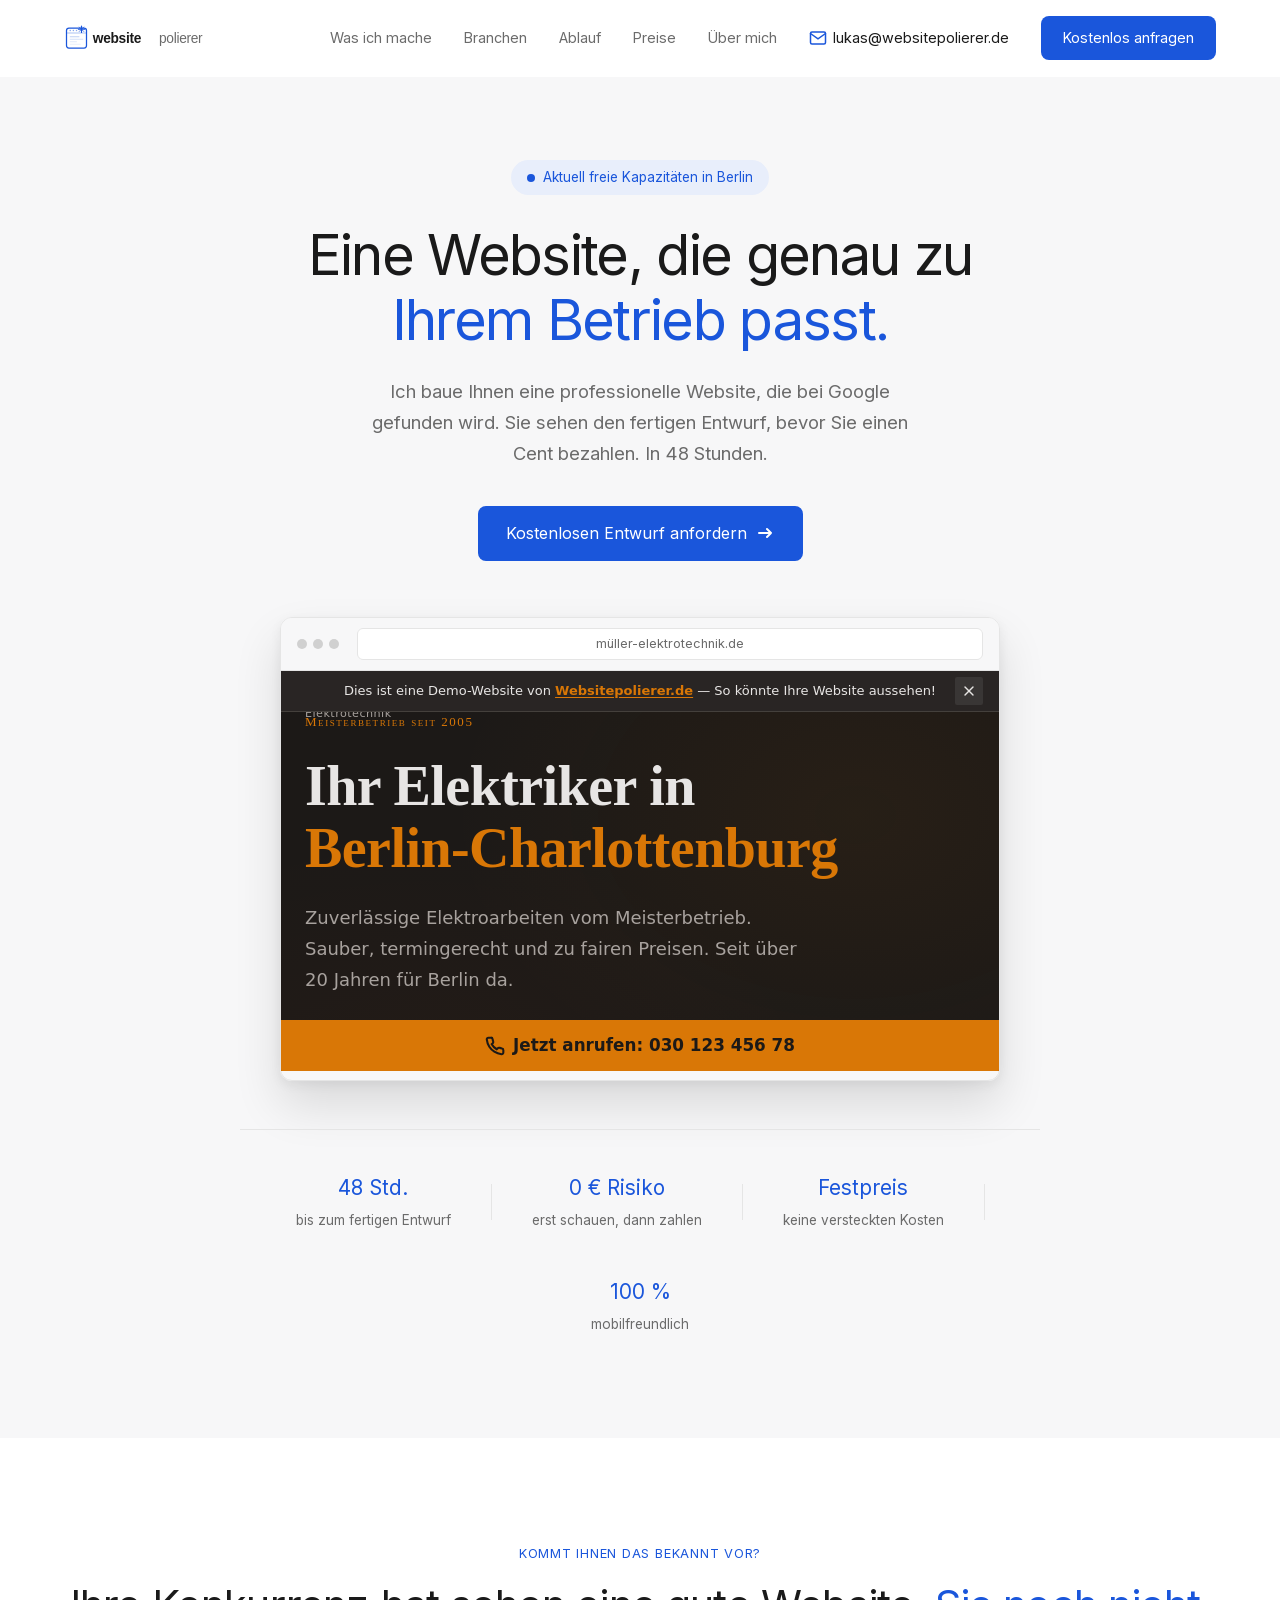
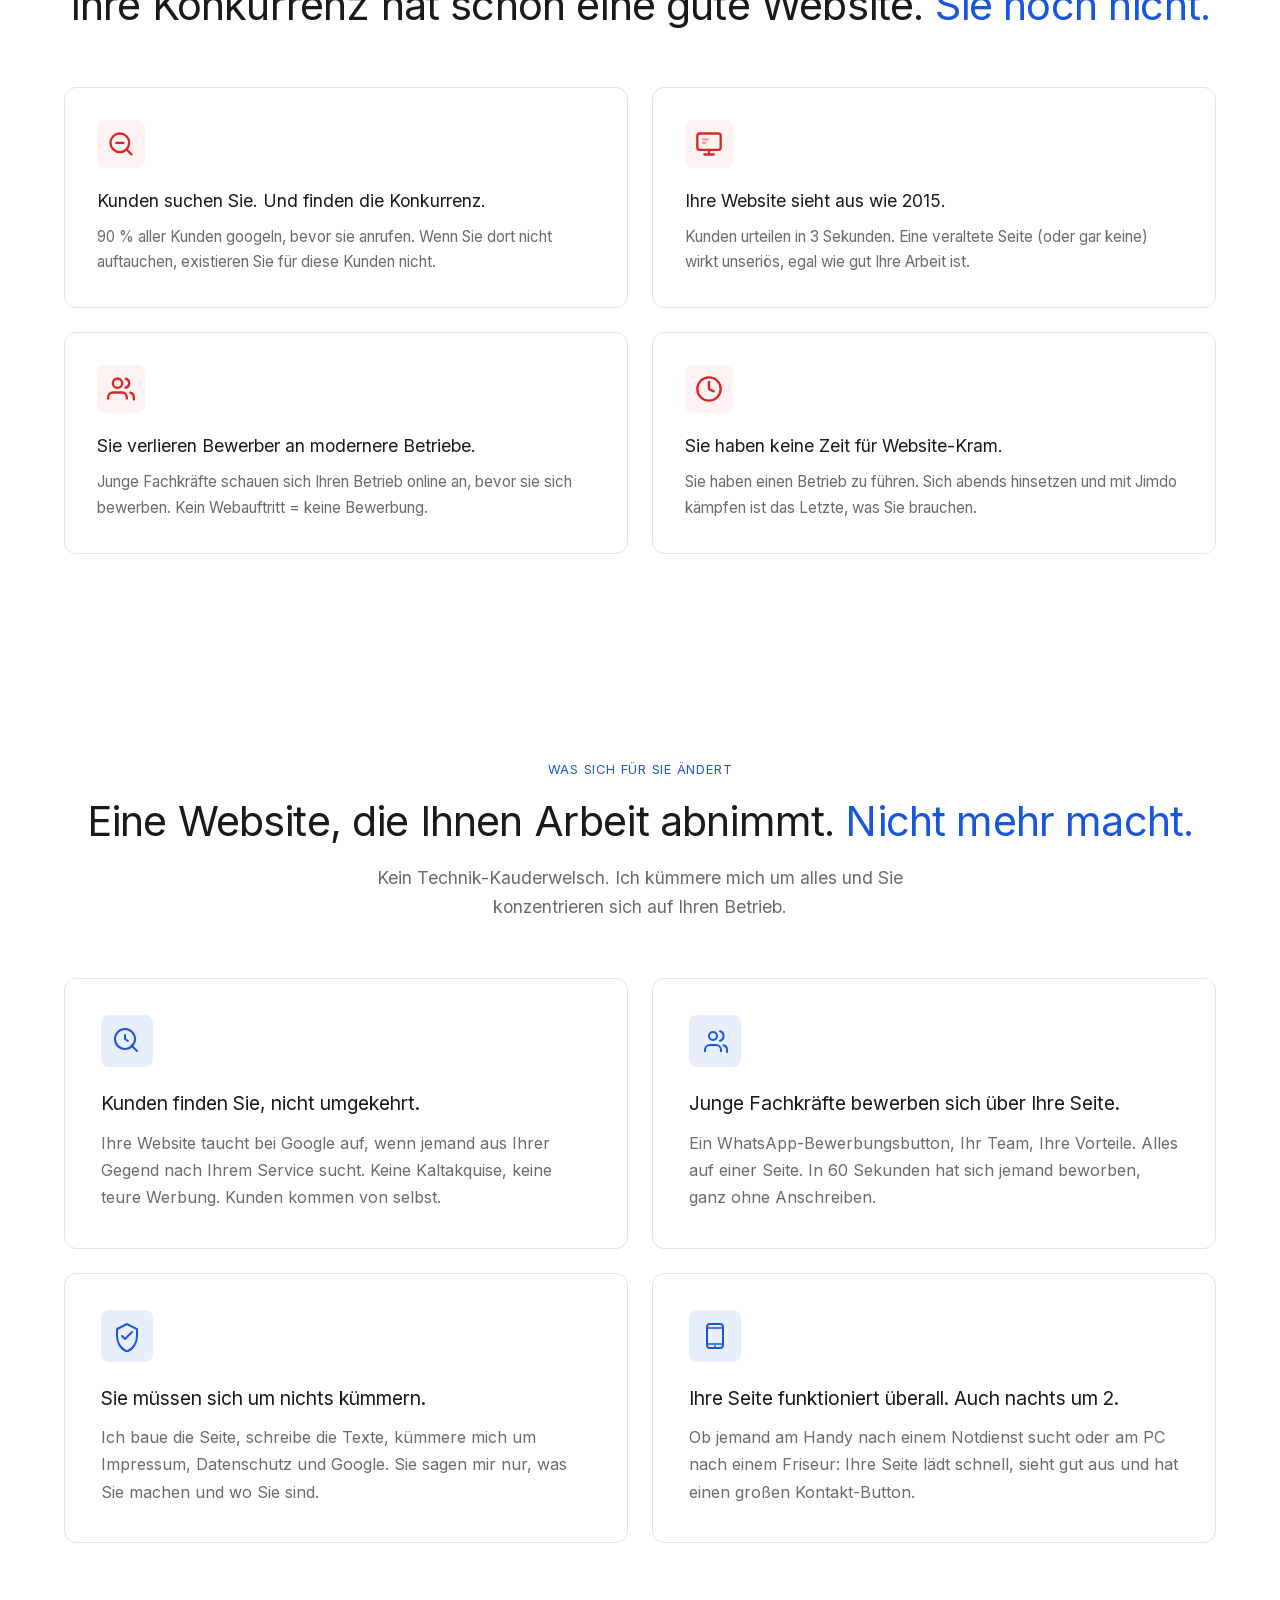
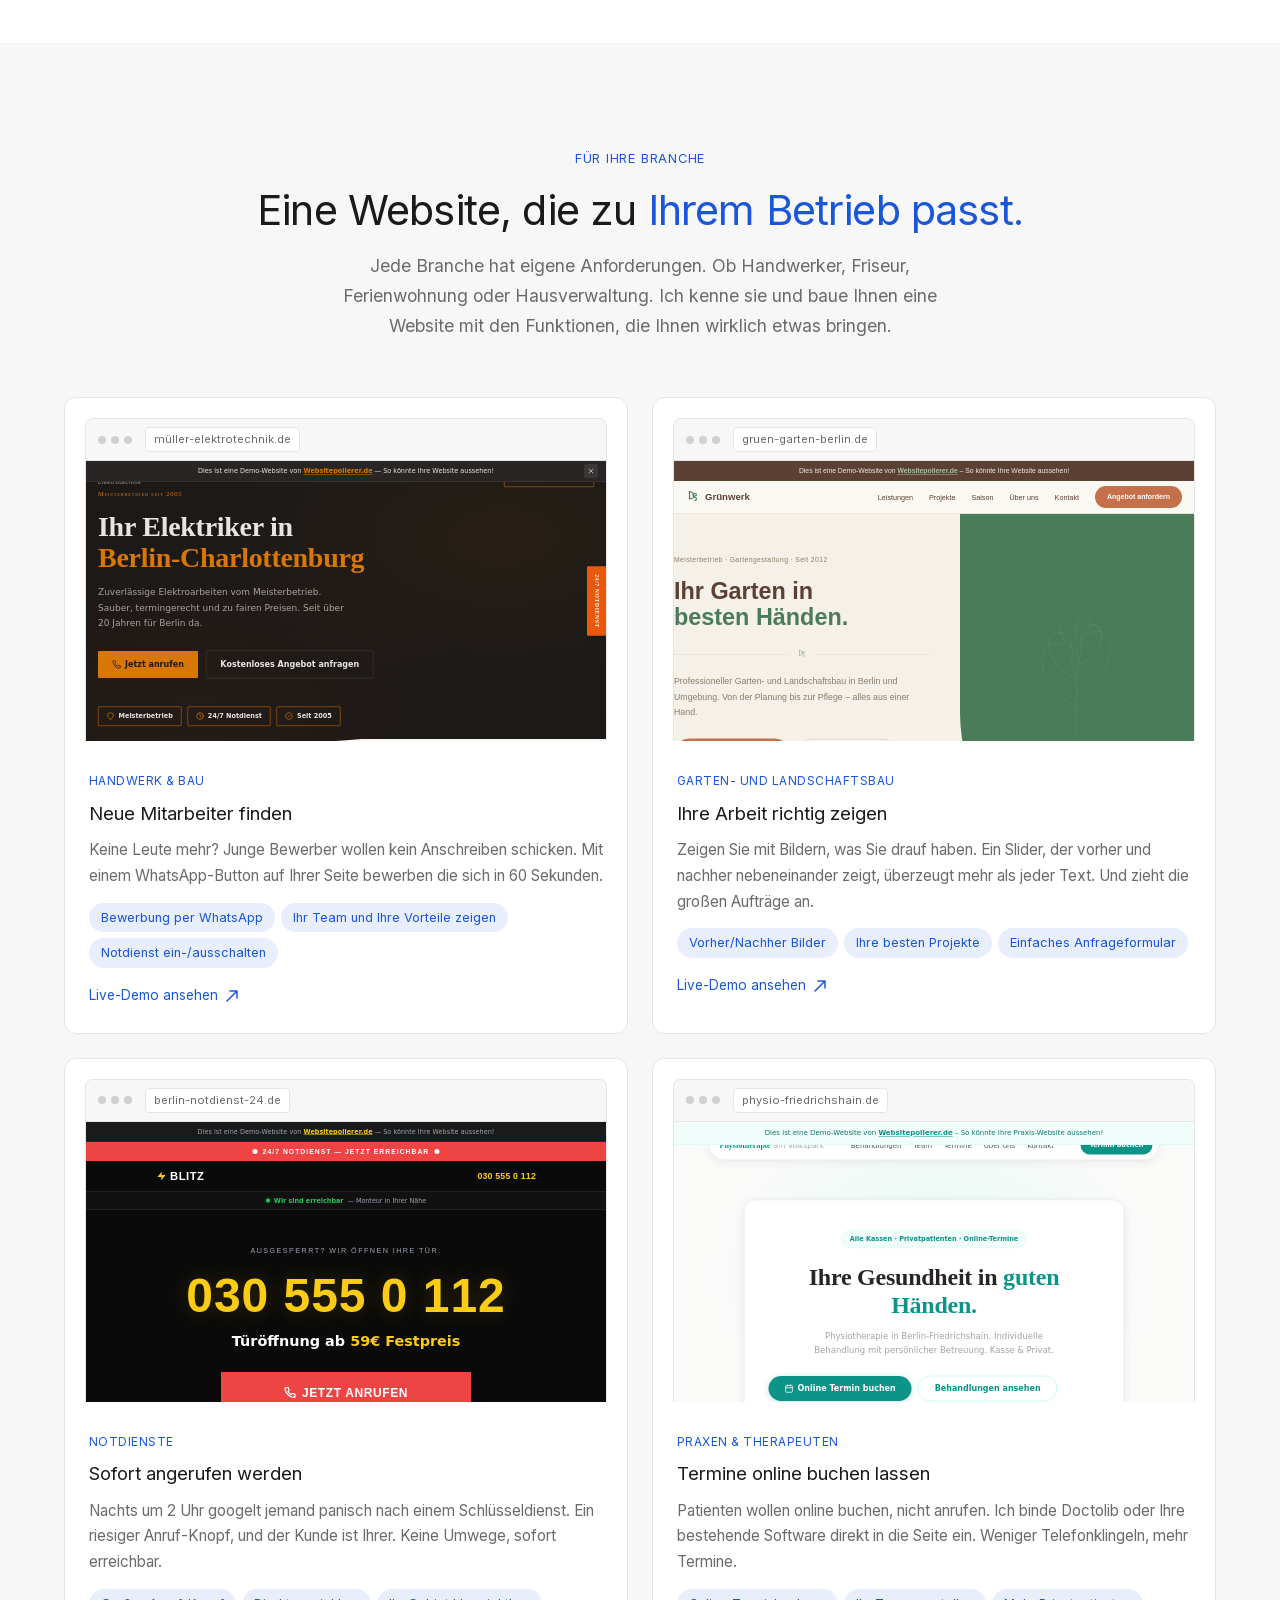
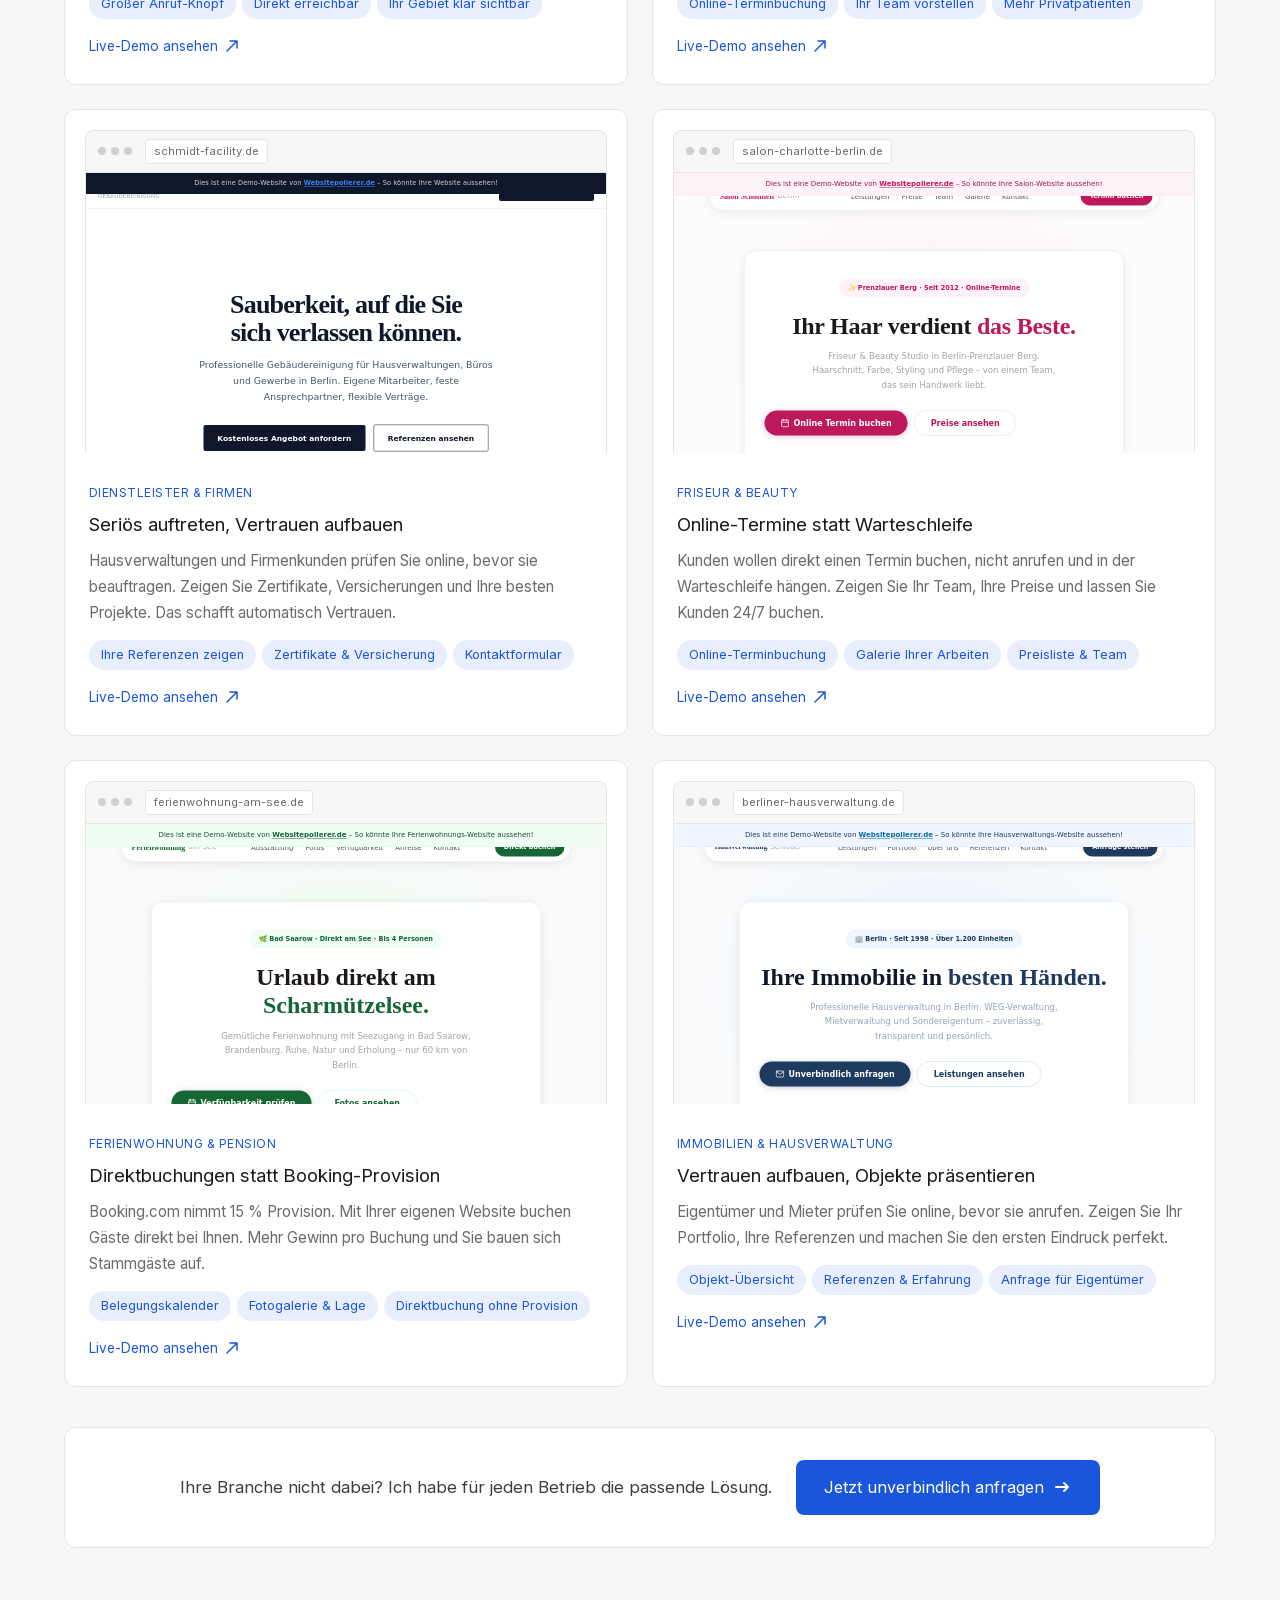
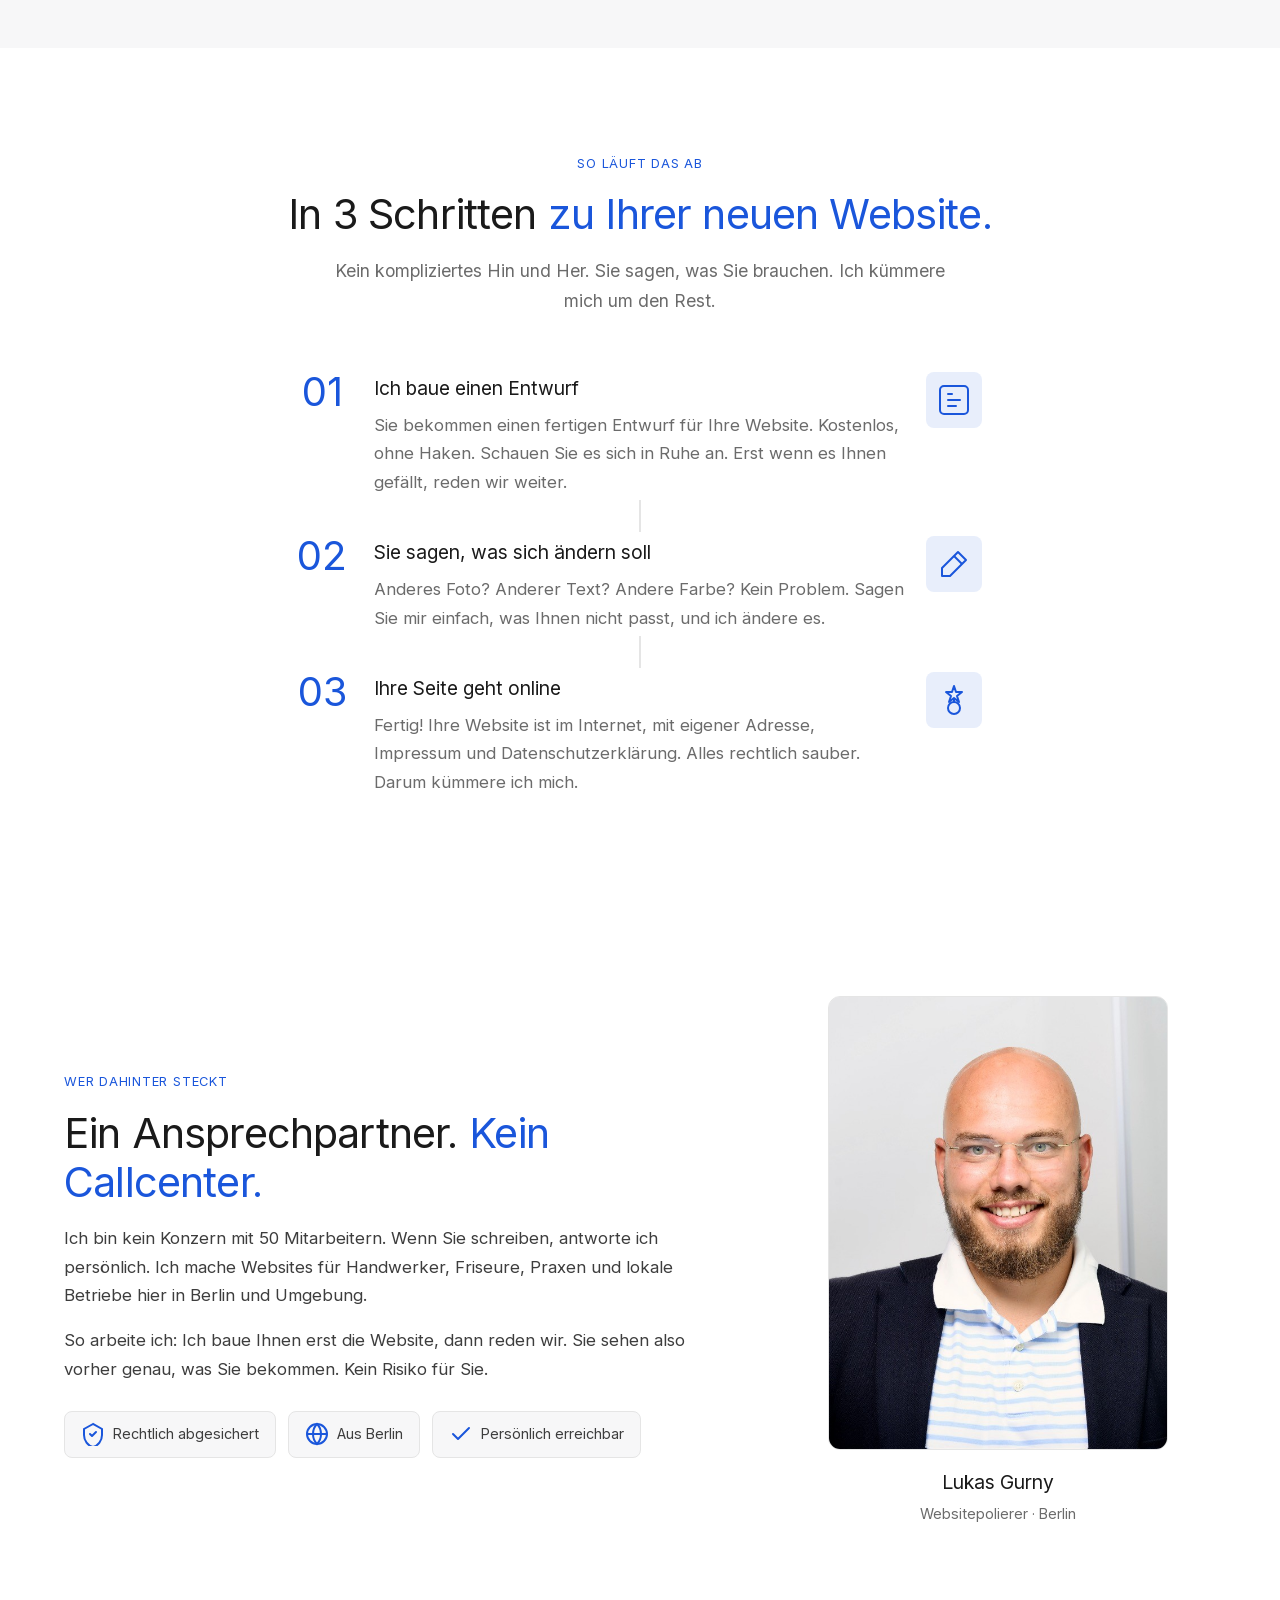
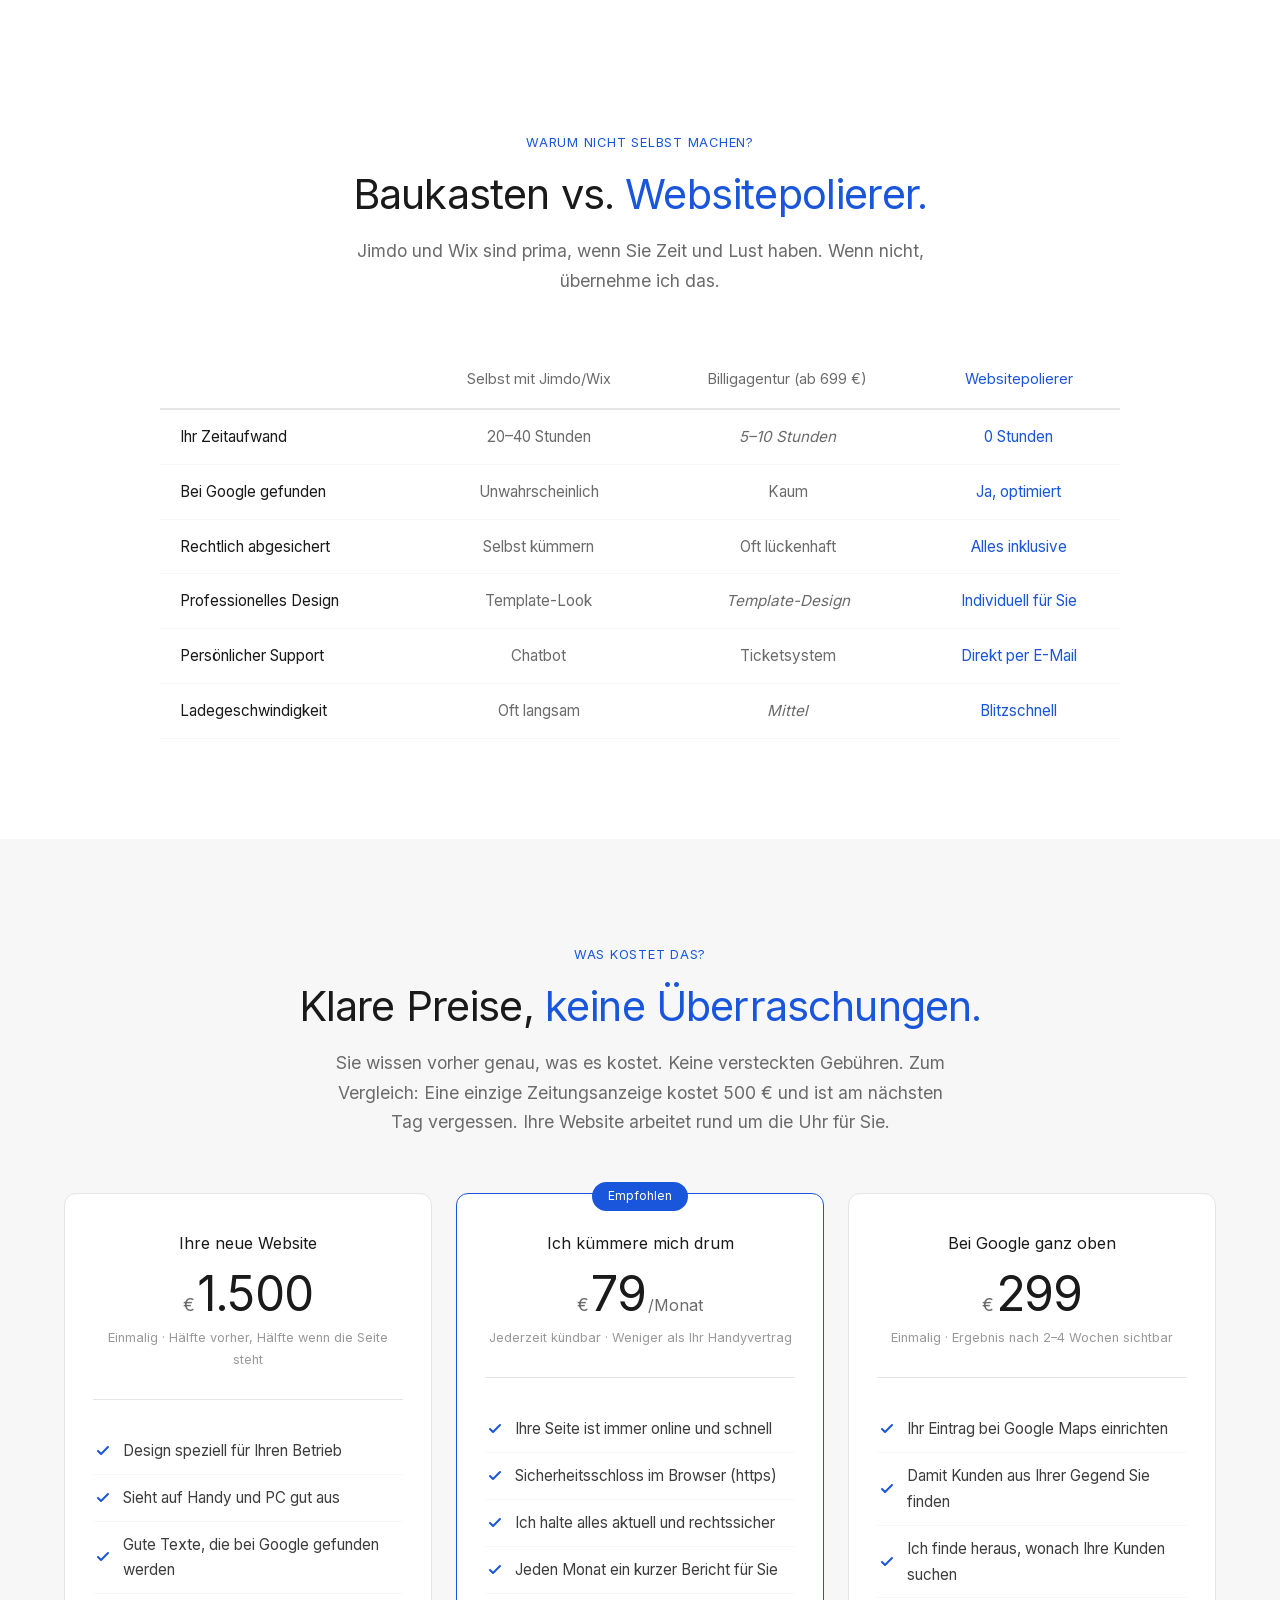
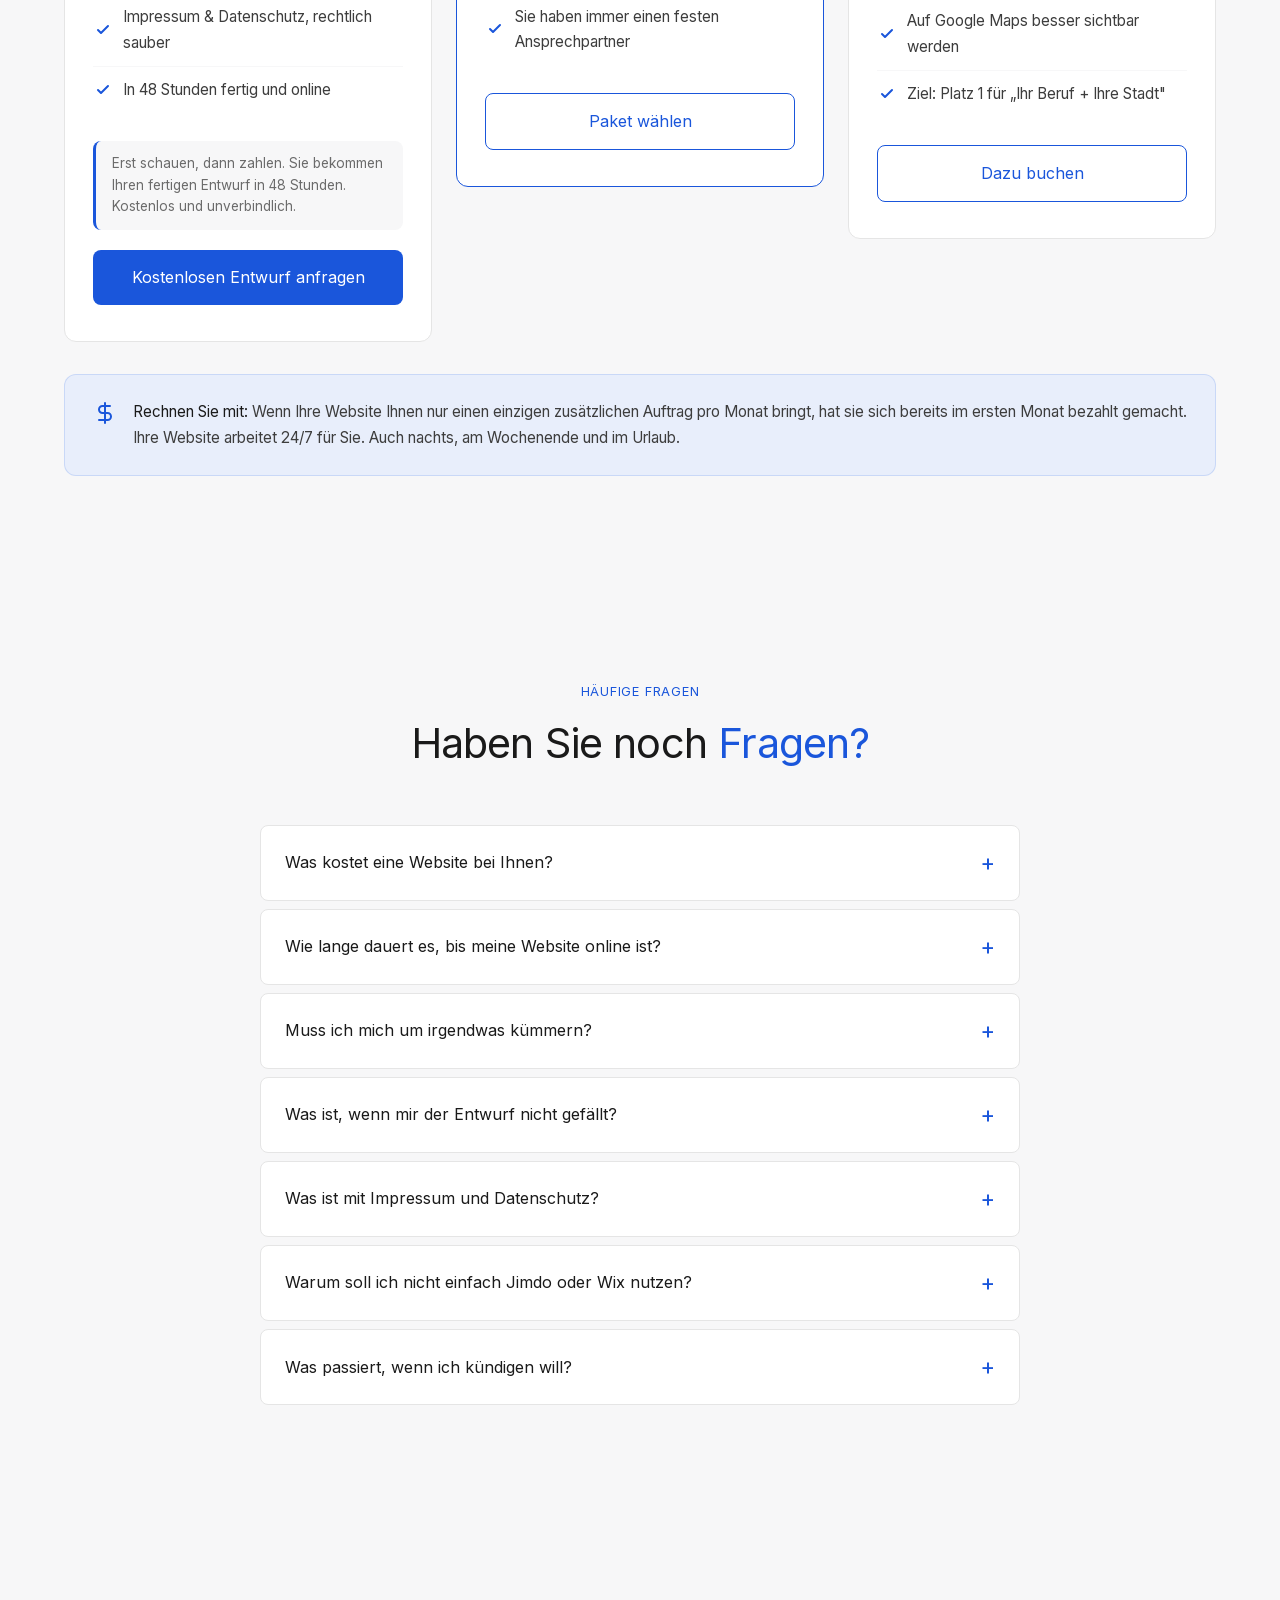
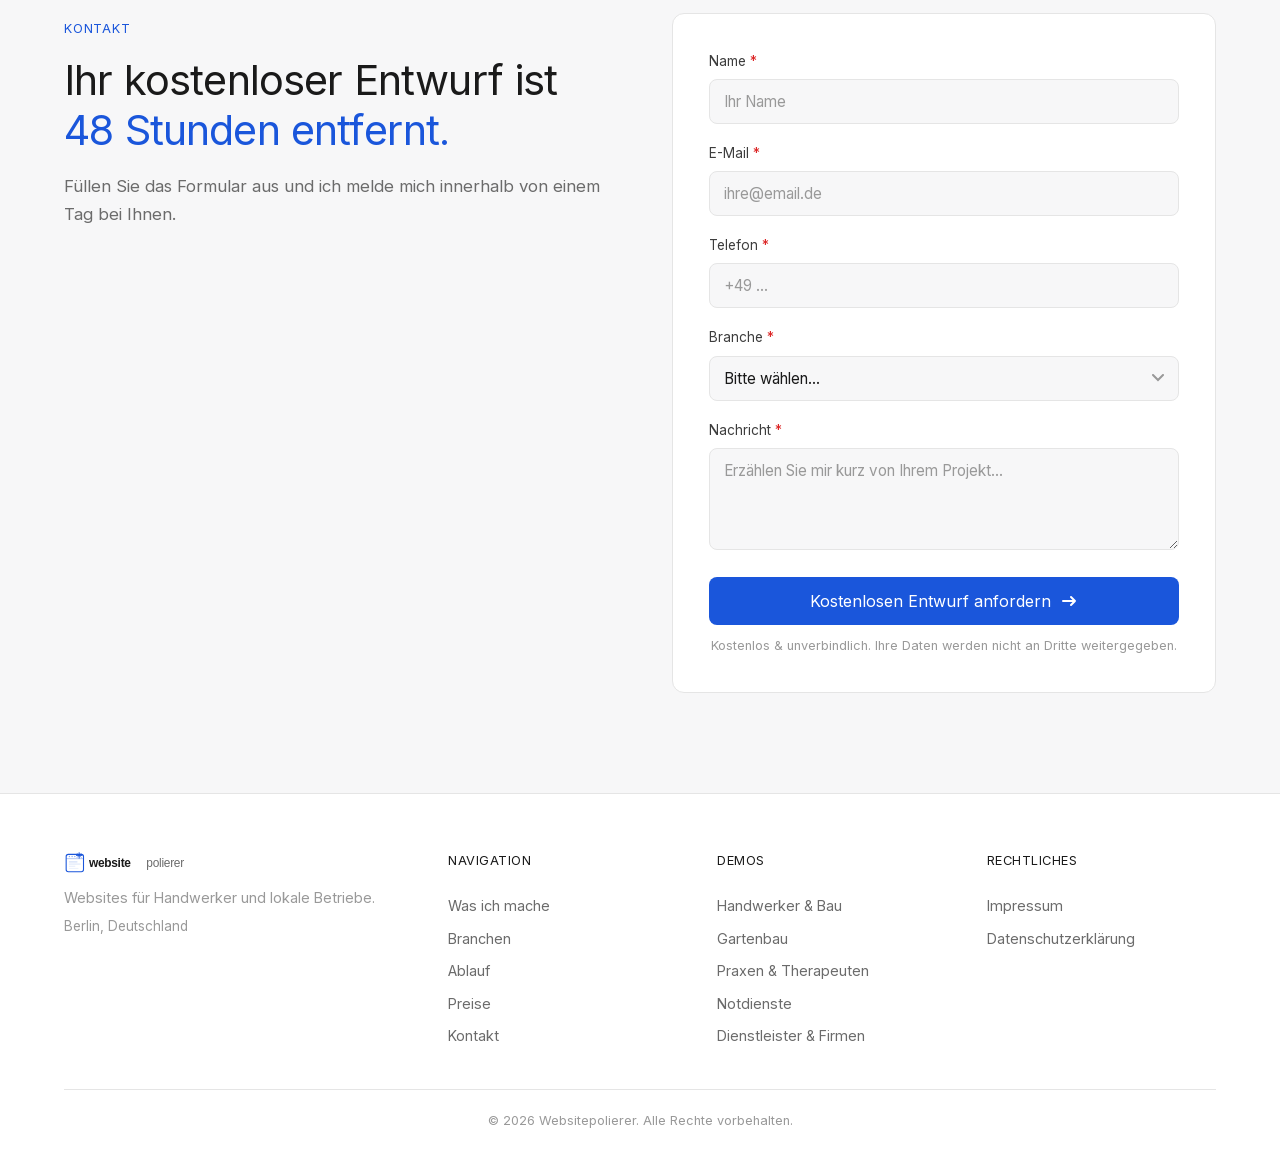
==== website/index.html @ 08d46d23 "fix: replace last CSS mockup (Immobilien) with iframe preview" ====
<!DOCTYPE html>
<html lang="de">
<head>
  <meta charset="UTF-8">
  <meta name="viewport" content="width=device-width, initial-scale=1.0">
  <title>Websitepolierer – Professionelle Websites für Handwerker & Betriebe in Berlin</title>
  <meta name="description" content="Maßgeschneiderte Websites für Handwerker, Friseure, Praxen und lokale Betriebe in Berlin. Fertiger Entwurf in 48h – erst schauen, dann zahlen. Ab 1.500€ Festpreis.">
  <meta name="keywords" content="Website Handwerker, Website erstellen lassen, Webdesign Berlin, Handwerker Website, Physiotherapie Website, Website Gartenbau, Webdesign Handwerker Berlin">
  <meta property="og:title" content="Websitepolierer – Professionelle Websites für Handwerker & Betriebe in Berlin">
  <meta property="og:description" content="Maßgeschneiderte Websites für Handwerker, Friseure, Praxen und lokale Betriebe in Berlin. Fertiger Entwurf in 48h – erst schauen, dann zahlen. Ab 1.500€ Festpreis.">
  <meta property="og:type" content="website">
  <meta property="og:url" content="https://websitepolierer.de">
  <meta property="og:image" content="https://websitepolierer.de/assets/og-image.png">
  <meta property="og:image:width" content="1200">
  <meta property="og:image:height" content="630">
  <script type="application/ld+json">
  {
    "@context": "https://schema.org",
    "@type": "ProfessionalService",
    "name": "Websitepolierer",
    "description": "Professionelle Websites für Handwerker, Praxen und lokale Betriebe in Berlin. In 48 Stunden online.",
    "url": "https://websitepolierer.de",
    "email": "lukas@websitepolierer.de",
    "address": {
      "@type": "PostalAddress",
      "addressLocality": "Berlin",
      "addressCountry": "DE"
    },
    "areaServed": {
      "@type": "City",
      "name": "Berlin"
    },
    "priceRange": "€€",
    "serviceType": ["Webdesign", "Suchmaschinenoptimierung", "Google My Business"],
    "knowsAbout": ["Handwerker Websites", "Praxis Websites", "Lokale SEO"]
  }
  </script>
  <link rel="stylesheet" href="style.css">
  <link rel="icon" type="image/svg+xml" href="assets/logo.svg">
</head>
<body>

  <!-- Navigation -->
  <nav class="nav" id="nav">
    <div class="nav__container">
      <a href="#" class="nav__logo">
        <img src="assets/logo.svg" alt="Websitepolierer Logo" class="nav__logo-img">
      </a>
      <div class="nav__links" id="navLinks">
        <a href="#leistungen" class="nav__link">Was ich mache</a>
        <a href="#branchen" class="nav__link">Branchen</a>
        <a href="#ablauf" class="nav__link">Ablauf</a>
        <a href="#preise" class="nav__link">Preise</a>
        <a href="#ueber" class="nav__link">Über mich</a>
        <a href="mailto:lukas@websitepolierer.de" class="nav__phone">
          <svg width="18" height="18" viewBox="0 0 24 24" fill="none"><rect x="2" y="4" width="20" height="16" rx="2" stroke="currentColor" stroke-width="2"/><path d="M22 6l-10 7L2 6" stroke="currentColor" stroke-width="2" stroke-linecap="round"/></svg>
          <span class="nav__phone-text">lukas@websitepolierer.de</span>
        </a>
        <a href="#kontakt" class="nav__cta">Kostenlos anfragen</a>
      </div>
      <button class="nav__burger" id="navBurger" aria-label="Menü öffnen">
        <span></span>
        <span></span>
        <span></span>
      </button>
    </div>
  </nav>

  <!-- Hero Section -->
  <section class="hero" id="hero">
    <div class="hero__container">
      <div class="hero__badge anim-fade-up">
        <span class="hero__badge-dot"></span>
        Aktuell freie Kapazitäten in Berlin
      </div>
      <h1 class="hero__title anim-fade-up" data-delay="100">
        Eine Website, die genau zu<br>
        <span class="hero__title-accent">Ihrem Betrieb passt.</span>
      </h1>
      <p class="hero__subtitle anim-fade-up" data-delay="200">
        Ich baue Ihnen eine professionelle Website, die bei Google gefunden wird.
        Sie sehen den fertigen Entwurf, bevor Sie einen Cent bezahlen. In 48 Stunden.
      </p>
      <div class="hero__actions anim-fade-up" data-delay="300">
        <a href="#kontakt" class="btn btn--primary">
          Kostenlosen Entwurf anfordern
          <svg width="20" height="20" viewBox="0 0 20 20" fill="none"><path d="M4 10h12m0 0l-4-4m4 4l-4 4" stroke="currentColor" stroke-width="2" stroke-linecap="round" stroke-linejoin="round"/></svg>
        </a>
      </div>
      <div class="hero__demo anim-fade-up" data-delay="350">
        <div class="hero__demo-browser">
          <div class="hero__demo-bar">
            <span class="hero__demo-dot"></span>
            <span class="hero__demo-dot"></span>
            <span class="hero__demo-dot"></span>
            <span class="hero__demo-url">müller-elektrotechnik.de</span>
          </div>
          <a href="demos/handwerker.html" target="_blank" class="hero__demo-frame-link">
            <iframe src="demos/handwerker.html" class="hero__demo-frame" loading="lazy" tabindex="-1" title="Demo: Handwerker Website"></iframe>
            <div class="hero__demo-overlay">
              <span class="hero__demo-overlay-text">Live-Demo ansehen →</span>
            </div>
          </a>
        </div>
      </div>
      <div class="hero__stats anim-fade-up" data-delay="400">
        <div class="hero__stat">
          <span class="hero__stat-number">48 Std.</span>
          <span class="hero__stat-label">bis zum fertigen Entwurf</span>
        </div>
        <div class="hero__stat-divider"></div>
        <div class="hero__stat">
          <span class="hero__stat-number">0 € Risiko</span>
          <span class="hero__stat-label">erst schauen, dann zahlen</span>
        </div>
        <div class="hero__stat-divider"></div>
        <div class="hero__stat">
          <span class="hero__stat-number">Festpreis</span>
          <span class="hero__stat-label">keine versteckten Kosten</span>
        </div>
        <div class="hero__stat-divider"></div>
        <div class="hero__stat">
          <span class="hero__stat-number">100 %</span>
          <span class="hero__stat-label">mobilfreundlich</span>
        </div>
      </div>
    </div>
  </section>

  <!-- Agitation – Probleme benennen -->
  <section class="agitation" id="probleme">
    <div class="container">
      <div class="section-header section-header--center anim-fade-up">
        <span class="section-tag">Kommt Ihnen das bekannt vor?</span>
        <h2 class="section-title">Ihre Konkurrenz hat schon eine gute Website. <span class="text-accent">Sie noch nicht.</span></h2>
      </div>
      <div class="agitation__grid">
        <div class="agitation__card anim-fade-up" data-delay="0">
          <div class="agitation__icon">
            <svg width="28" height="28" viewBox="0 0 24 24" fill="none"><circle cx="11" cy="11" r="8" stroke="currentColor" stroke-width="2"/><path d="M21 21l-4.35-4.35" stroke="currentColor" stroke-width="2" stroke-linecap="round"/><path d="M8 11h6" stroke="currentColor" stroke-width="2" stroke-linecap="round"/></svg>
          </div>
          <h3 class="agitation__card-title">Kunden suchen Sie. Und finden die Konkurrenz.</h3>
          <p class="agitation__card-text">90 % aller Kunden googeln, bevor sie anrufen. Wenn Sie dort nicht auftauchen, existieren Sie für diese Kunden nicht.</p>
        </div>
        <div class="agitation__card anim-fade-up" data-delay="100">
          <div class="agitation__icon">
            <svg width="28" height="28" viewBox="0 0 24 24" fill="none"><rect x="2" y="3" width="20" height="14" rx="2" stroke="currentColor" stroke-width="2"/><path d="M8 21h8M12 17v4" stroke="currentColor" stroke-width="2" stroke-linecap="round"/><path d="M7 8h4M7 11h2" stroke="currentColor" stroke-width="2" stroke-linecap="round" opacity="0.4"/></svg>
          </div>
          <h3 class="agitation__card-title">Ihre Website sieht aus wie 2015.</h3>
          <p class="agitation__card-text">Kunden urteilen in 3 Sekunden. Eine veraltete Seite (oder gar keine) wirkt unseriös, egal wie gut Ihre Arbeit ist.</p>
        </div>
        <div class="agitation__card anim-fade-up" data-delay="200">
          <div class="agitation__icon">
            <svg width="28" height="28" viewBox="0 0 24 24" fill="none"><path d="M17 21v-2a4 4 0 00-4-4H5a4 4 0 00-4 4v2" stroke="currentColor" stroke-width="2"/><circle cx="9" cy="7" r="4" stroke="currentColor" stroke-width="2"/><path d="M23 21v-2a4 4 0 00-3-3.87M16 3.13a4 4 0 010 7.75" stroke="currentColor" stroke-width="2" stroke-linecap="round"/></svg>
          </div>
          <h3 class="agitation__card-title">Sie verlieren Bewerber an modernere Betriebe.</h3>
          <p class="agitation__card-text">Junge Fachkräfte schauen sich Ihren Betrieb online an, bevor sie sich bewerben. Kein Webauftritt = keine Bewerbung.</p>
        </div>
        <div class="agitation__card anim-fade-up" data-delay="300">
          <div class="agitation__icon">
            <svg width="28" height="28" viewBox="0 0 24 24" fill="none"><circle cx="12" cy="12" r="10" stroke="currentColor" stroke-width="2"/><path d="M12 6v6l4 2" stroke="currentColor" stroke-width="2" stroke-linecap="round" stroke-linejoin="round"/></svg>
          </div>
          <h3 class="agitation__card-title">Sie haben keine Zeit für Website-Kram.</h3>
          <p class="agitation__card-text">Sie haben einen Betrieb zu führen. Sich abends hinsetzen und mit Jimdo kämpfen ist das Letzte, was Sie brauchen.</p>
        </div>
      </div>
    </div>
  </section>

  <!-- Was sich für Sie ändert – Lösung -->
  <section class="leistungen" id="leistungen">
    <div class="container">
      <div class="section-header section-header--center anim-fade-up">
        <span class="section-tag">Was sich für Sie ändert</span>
        <h2 class="section-title">Eine Website, die Ihnen Arbeit abnimmt. <span class="text-accent">Nicht mehr macht.</span></h2>
        <p class="section-desc">
          Kein Technik-Kauderwelsch. Ich kümmere mich um alles und Sie konzentrieren sich auf Ihren Betrieb.
        </p>
      </div>
      <div class="leistungen__grid">
        <div class="leistungen__card anim-fade-up" data-delay="0">
          <div class="leistungen__icon">
            <svg width="32" height="32" viewBox="0 0 32 32" fill="none"><circle cx="14" cy="14" r="10" stroke="currentColor" stroke-width="2"/><path d="M26 26l-5.5-5.5" stroke="currentColor" stroke-width="2" stroke-linecap="round"/><path d="M14 10v4l3 2" stroke="currentColor" stroke-width="2" stroke-linecap="round" stroke-linejoin="round"/></svg>
          </div>
          <h3 class="leistungen__card-title">Kunden finden Sie, nicht umgekehrt.</h3>
          <p class="leistungen__card-text">
            Ihre Website taucht bei Google auf, wenn jemand aus Ihrer Gegend nach Ihrem Service sucht.
            Keine Kaltakquise, keine teure Werbung. Kunden kommen von selbst.
          </p>
        </div>
        <div class="leistungen__card anim-fade-up" data-delay="100">
          <div class="leistungen__icon">
            <svg width="32" height="32" viewBox="0 0 32 32" fill="none"><path d="M22 27v-2a5 5 0 00-5-5H11a5 5 0 00-5 5v2" stroke="currentColor" stroke-width="2"/><circle cx="14" cy="11" r="4" stroke="currentColor" stroke-width="2"/><path d="M28 27v-2a5 5 0 00-3.5-4.8M21 6.2a5 5 0 010 9.6" stroke="currentColor" stroke-width="2" stroke-linecap="round"/></svg>
          </div>
          <h3 class="leistungen__card-title">Junge Fachkräfte bewerben sich über Ihre Seite.</h3>
          <p class="leistungen__card-text">
            Ein WhatsApp-Bewerbungsbutton, Ihr Team, Ihre Vorteile. Alles auf einer Seite.
            In 60 Sekunden hat sich jemand beworben, ganz ohne Anschreiben.
          </p>
        </div>
        <div class="leistungen__card anim-fade-up" data-delay="200">
          <div class="leistungen__icon">
            <svg width="32" height="32" viewBox="0 0 32 32" fill="none"><path d="M16 4L6 9v7c0 7 4.2 13.5 10 15.5 5.8-2 10-8.5 10-15.5V9L16 4z" stroke="currentColor" stroke-width="2"/><path d="M11 16l3 3 7-7" stroke="currentColor" stroke-width="2" stroke-linecap="round" stroke-linejoin="round"/></svg>
          </div>
          <h3 class="leistungen__card-title">Sie müssen sich um nichts kümmern.</h3>
          <p class="leistungen__card-text">
            Ich baue die Seite, schreibe die Texte, kümmere mich um Impressum, Datenschutz und Google.
            Sie sagen mir nur, was Sie machen und wo Sie sind.
          </p>
        </div>
        <div class="leistungen__card anim-fade-up" data-delay="300">
          <div class="leistungen__icon">
            <svg width="32" height="32" viewBox="0 0 32 32" fill="none"><rect x="8" y="4" width="16" height="24" rx="3" stroke="currentColor" stroke-width="2"/><path d="M8 8h16M8 24h16" stroke="currentColor" stroke-width="1.5"/><circle cx="16" cy="26" r="1" fill="currentColor"/></svg>
          </div>
          <h3 class="leistungen__card-title">Ihre Seite funktioniert überall. Auch nachts um 2.</h3>
          <p class="leistungen__card-text">
            Ob jemand am Handy nach einem Notdienst sucht oder am PC nach einem Friseur:
            Ihre Seite lädt schnell, sieht gut aus und hat einen großen Kontakt-Button.
          </p>
        </div>
      </div>
    </div>
  </section>

  <!-- Branchen – Merged industry section -->
  <section class="branchen" id="branchen">
    <div class="container">
      <div class="section-header section-header--center anim-fade-up">
        <span class="section-tag">Für Ihre Branche</span>
        <h2 class="section-title">Eine Website, die zu <span class="text-accent">Ihrem Betrieb passt.</span></h2>
        <p class="section-desc">
          Jede Branche hat eigene Anforderungen. Ob Handwerker, Friseur, Ferienwohnung oder Hausverwaltung.
          Ich kenne sie und baue Ihnen eine Website mit den Funktionen, die Ihnen wirklich etwas bringen.
        </p>
      </div>
      <div class="branchen__grid">
        <!-- Card 1: Handwerk & Bau -->
        <div class="branchen__card anim-fade-up" data-delay="0">
          <div class="branchen__card-visual">
            <div class="branchen__preview">
              <div class="branchen__preview-bar">
                <span class="branchen__preview-dot"></span>
                <span class="branchen__preview-dot"></span>
                <span class="branchen__preview-dot"></span>
                <span class="branchen__preview-url">müller-elektrotechnik.de</span>
              </div>
              <a href="demos/handwerker.html" target="_blank" class="branchen__preview-link">
                <iframe src="demos/handwerker.html" class="branchen__preview-frame" loading="lazy" tabindex="-1"></iframe>
                <div class="branchen__preview-overlay"><span>Live-Demo ansehen →</span></div>
              </a>
            </div>
          </div>
          <div class="branchen__card-content">
            <span class="branchen__card-tag">Handwerk & Bau</span>
            <h3 class="branchen__card-title">Neue Mitarbeiter finden</h3>
            <p class="branchen__card-text">
              Keine Leute mehr? Junge Bewerber wollen kein Anschreiben schicken.
              Mit einem WhatsApp-Button auf Ihrer Seite bewerben die sich in 60 Sekunden.
            </p>
            <ul class="branchen__card-features">
              <li>Bewerbung per WhatsApp</li>
              <li>Ihr Team und Ihre Vorteile zeigen</li>
              <li>Notdienst ein-/ausschalten</li>
            </ul>
            <a href="demos/handwerker.html" class="branchen__card-demo" target="_blank">
              Live-Demo ansehen
              <svg width="16" height="16" viewBox="0 0 16 16" fill="none"><path d="M6 3h7v7M13 3L3 13" stroke="currentColor" stroke-width="1.5" stroke-linecap="round" stroke-linejoin="round"/></svg>
            </a>
          </div>
        </div>
        <!-- Card 2: GaLaBau -->
        <div class="branchen__card anim-fade-up" data-delay="100">
          <div class="branchen__card-visual">
            <div class="branchen__preview">
              <div class="branchen__preview-bar">
                <span class="branchen__preview-dot"></span>
                <span class="branchen__preview-dot"></span>
                <span class="branchen__preview-dot"></span>
                <span class="branchen__preview-url">gruen-garten-berlin.de</span>
              </div>
              <a href="demos/gartenbau.html" target="_blank" class="branchen__preview-link">
                <iframe src="demos/gartenbau.html" class="branchen__preview-frame" loading="lazy" tabindex="-1"></iframe>
                <div class="branchen__preview-overlay"><span>Live-Demo ansehen →</span></div>
              </a>
            </div>
          </div>
          <div class="branchen__card-content">
            <span class="branchen__card-tag">Garten- und Landschaftsbau</span>
            <h3 class="branchen__card-title">Ihre Arbeit richtig zeigen</h3>
            <p class="branchen__card-text">
              Zeigen Sie mit Bildern, was Sie drauf haben. Ein Slider, der vorher und nachher
              nebeneinander zeigt, überzeugt mehr als jeder Text. Und zieht die großen Aufträge an.
            </p>
            <ul class="branchen__card-features">
              <li>Vorher/Nachher Bilder</li>
              <li>Ihre besten Projekte</li>
              <li>Einfaches Anfrageformular</li>
            </ul>
            <a href="demos/gartenbau.html" class="branchen__card-demo" target="_blank">
              Live-Demo ansehen
              <svg width="16" height="16" viewBox="0 0 16 16" fill="none"><path d="M6 3h7v7M13 3L3 13" stroke="currentColor" stroke-width="1.5" stroke-linecap="round" stroke-linejoin="round"/></svg>
            </a>
          </div>
        </div>
        <!-- Card 3: Notdienste -->
        <div class="branchen__card anim-fade-up" data-delay="0">
          <div class="branchen__card-visual">
            <div class="branchen__preview">
              <div class="branchen__preview-bar">
                <span class="branchen__preview-dot"></span>
                <span class="branchen__preview-dot"></span>
                <span class="branchen__preview-dot"></span>
                <span class="branchen__preview-url">berlin-notdienst-24.de</span>
              </div>
              <a href="demos/notdienst.html" target="_blank" class="branchen__preview-link">
                <iframe src="demos/notdienst.html" class="branchen__preview-frame" loading="lazy" tabindex="-1"></iframe>
                <div class="branchen__preview-overlay"><span>Live-Demo ansehen →</span></div>
              </a>
            </div>
          </div>
          <div class="branchen__card-content">
            <span class="branchen__card-tag">Notdienste</span>
            <h3 class="branchen__card-title">Sofort angerufen werden</h3>
            <p class="branchen__card-text">
              Nachts um 2 Uhr googelt jemand panisch nach einem Schlüsseldienst.
              Ein riesiger Anruf-Knopf, und der Kunde ist Ihrer. Keine Umwege, sofort erreichbar.
            </p>
            <ul class="branchen__card-features">
              <li>Großer Anruf-Knopf</li>
              <li>Direkt erreichbar</li>
              <li>Ihr Gebiet klar sichtbar</li>
            </ul>
            <a href="demos/notdienst.html" class="branchen__card-demo" target="_blank">
              Live-Demo ansehen
              <svg width="16" height="16" viewBox="0 0 16 16" fill="none"><path d="M6 3h7v7M13 3L3 13" stroke="currentColor" stroke-width="1.5" stroke-linecap="round" stroke-linejoin="round"/></svg>
            </a>
          </div>
        </div>
        <!-- Card 4: Praxen -->
        <div class="branchen__card anim-fade-up" data-delay="100">
          <div class="branchen__card-visual">
            <div class="branchen__preview">
              <div class="branchen__preview-bar">
                <span class="branchen__preview-dot"></span>
                <span class="branchen__preview-dot"></span>
                <span class="branchen__preview-dot"></span>
                <span class="branchen__preview-url">physio-friedrichshain.de</span>
              </div>
              <a href="demos/praxis.html" target="_blank" class="branchen__preview-link">
                <iframe src="demos/praxis.html" class="branchen__preview-frame" loading="lazy" tabindex="-1"></iframe>
                <div class="branchen__preview-overlay"><span>Live-Demo ansehen →</span></div>
              </a>
            </div>
          </div>
          <div class="branchen__card-content">
            <span class="branchen__card-tag">Praxen & Therapeuten</span>
            <h3 class="branchen__card-title">Termine online buchen lassen</h3>
            <p class="branchen__card-text">
              Patienten wollen online buchen, nicht anrufen. Ich binde Doctolib oder
              Ihre bestehende Software direkt in die Seite ein. Weniger Telefonklingeln, mehr Termine.
            </p>
            <ul class="branchen__card-features">
              <li>Online-Terminbuchung</li>
              <li>Ihr Team vorstellen</li>
              <li>Mehr Privatpatienten</li>
            </ul>
            <a href="demos/praxis.html" class="branchen__card-demo" target="_blank">
              Live-Demo ansehen
              <svg width="16" height="16" viewBox="0 0 16 16" fill="none"><path d="M6 3h7v7M13 3L3 13" stroke="currentColor" stroke-width="1.5" stroke-linecap="round" stroke-linejoin="round"/></svg>
            </a>
          </div>
        </div>
        <!-- Card 5: B2B -->
        <div class="branchen__card anim-fade-up" data-delay="0">
          <div class="branchen__card-visual">
            <div class="branchen__preview">
              <div class="branchen__preview-bar">
                <span class="branchen__preview-dot"></span>
                <span class="branchen__preview-dot"></span>
                <span class="branchen__preview-dot"></span>
                <span class="branchen__preview-url">schmidt-facility.de</span>
              </div>
              <a href="demos/dienstleister.html" target="_blank" class="branchen__preview-link">
                <iframe src="demos/dienstleister.html" class="branchen__preview-frame" loading="lazy" tabindex="-1"></iframe>
                <div class="branchen__preview-overlay"><span>Live-Demo ansehen →</span></div>
              </a>
            </div>
          </div>
          <div class="branchen__card-content">
            <span class="branchen__card-tag">Dienstleister & Firmen</span>
            <h3 class="branchen__card-title">Seriös auftreten, Vertrauen aufbauen</h3>
            <p class="branchen__card-text">
              Hausverwaltungen und Firmenkunden prüfen Sie online, bevor sie beauftragen.
              Zeigen Sie Zertifikate, Versicherungen und Ihre besten Projekte. Das schafft
              automatisch Vertrauen.
            </p>
            <ul class="branchen__card-features">
              <li>Ihre Referenzen zeigen</li>
              <li>Zertifikate & Versicherung</li>
              <li>Kontaktformular</li>
            </ul>
            <a href="demos/dienstleister.html" class="branchen__card-demo" target="_blank">
              Live-Demo ansehen
              <svg width="16" height="16" viewBox="0 0 16 16" fill="none"><path d="M6 3h7v7M13 3L3 13" stroke="currentColor" stroke-width="1.5" stroke-linecap="round" stroke-linejoin="round"/></svg>
            </a>
          </div>
        </div>
        <!-- Card 6: Friseur & Beauty -->
        <div class="branchen__card anim-fade-up" data-delay="100">
          <div class="branchen__card-visual">
            <div class="branchen__preview">
              <div class="branchen__preview-bar">
                <span class="branchen__preview-dot"></span>
                <span class="branchen__preview-dot"></span>
                <span class="branchen__preview-dot"></span>
                <span class="branchen__preview-url">salon-charlotte-berlin.de</span>
              </div>
              <a href="demos/friseur.html" target="_blank" class="branchen__preview-link">
                <iframe src="demos/friseur.html" class="branchen__preview-frame" loading="lazy" tabindex="-1"></iframe>
                <div class="branchen__preview-overlay"><span>Live-Demo ansehen →</span></div>
              </a>
            </div>
          </div>
          <div class="branchen__card-content">
            <span class="branchen__card-tag">Friseur & Beauty</span>
            <h3 class="branchen__card-title">Online-Termine statt Warteschleife</h3>
            <p class="branchen__card-text">
              Kunden wollen direkt einen Termin buchen, nicht anrufen und in der Warteschleife hängen.
              Zeigen Sie Ihr Team, Ihre Preise und lassen Sie Kunden 24/7 buchen.
            </p>
            <ul class="branchen__card-features">
              <li>Online-Terminbuchung</li>
              <li>Galerie Ihrer Arbeiten</li>
              <li>Preisliste & Team</li>
            </ul>
            <a href="demos/friseur.html" class="branchen__card-demo" target="_blank">
              Live-Demo ansehen
              <svg width="16" height="16" viewBox="0 0 16 16" fill="none"><path d="M6 3h7v7M13 3L3 13" stroke="currentColor" stroke-width="1.5" stroke-linecap="round" stroke-linejoin="round"/></svg>
            </a>
          </div>
        </div>
        <!-- Card 7: Ferienwohnung & Pension -->
        <div class="branchen__card anim-fade-up" data-delay="0">
          <div class="branchen__card-visual">
            <div class="branchen__preview">
              <div class="branchen__preview-bar">
                <span class="branchen__preview-dot"></span>
                <span class="branchen__preview-dot"></span>
                <span class="branchen__preview-dot"></span>
                <span class="branchen__preview-url">ferienwohnung-am-see.de</span>
              </div>
              <a href="demos/ferienwohnung.html" target="_blank" class="branchen__preview-link">
                <iframe src="demos/ferienwohnung.html" class="branchen__preview-frame" loading="lazy" tabindex="-1"></iframe>
                <div class="branchen__preview-overlay"><span>Live-Demo ansehen →</span></div>
              </a>
            </div>
          </div>
          <div class="branchen__card-content">
            <span class="branchen__card-tag">Ferienwohnung & Pension</span>
            <h3 class="branchen__card-title">Direktbuchungen statt Booking-Provision</h3>
            <p class="branchen__card-text">
              Booking.com nimmt 15 % Provision. Mit Ihrer eigenen Website buchen Gäste direkt bei Ihnen.
              Mehr Gewinn pro Buchung und Sie bauen sich Stammgäste auf.
            </p>
            <ul class="branchen__card-features">
              <li>Belegungskalender</li>
              <li>Fotogalerie & Lage</li>
              <li>Direktbuchung ohne Provision</li>
            </ul>
            <a href="demos/ferienwohnung.html" class="branchen__card-demo" target="_blank">
              Live-Demo ansehen
              <svg width="16" height="16" viewBox="0 0 16 16" fill="none"><path d="M6 3h7v7M13 3L3 13" stroke="currentColor" stroke-width="1.5" stroke-linecap="round" stroke-linejoin="round"/></svg>
            </a>
          </div>
        </div>
        <!-- Card 8: Immobilien & Hausverwaltung -->
        <div class="branchen__card anim-fade-up" data-delay="100">
          <div class="branchen__card-visual">
            <div class="branchen__preview">
              <div class="branchen__preview-bar">
                <span class="branchen__preview-dot"></span>
                <span class="branchen__preview-dot"></span>
                <span class="branchen__preview-dot"></span>
                <span class="branchen__preview-url">berliner-hausverwaltung.de</span>
              </div>
              <a href="demos/immobilien.html" target="_blank" class="branchen__preview-link">
                <iframe src="demos/immobilien.html" class="branchen__preview-frame" loading="lazy" tabindex="-1"></iframe>
                <div class="branchen__preview-overlay"><span>Live-Demo ansehen →</span></div>
              </a>
            </div>
          </div>
          <div class="branchen__card-content">
            <span class="branchen__card-tag">Immobilien & Hausverwaltung</span>
            <h3 class="branchen__card-title">Vertrauen aufbauen, Objekte präsentieren</h3>
            <p class="branchen__card-text">
              Eigentümer und Mieter prüfen Sie online, bevor sie anrufen.
              Zeigen Sie Ihr Portfolio, Ihre Referenzen und machen Sie den ersten Eindruck perfekt.
            </p>
            <ul class="branchen__card-features">
              <li>Objekt-Übersicht</li>
              <li>Referenzen & Erfahrung</li>
              <li>Anfrage für Eigentümer</li>
            </ul>
            <a href="demos/immobilien.html" class="branchen__card-demo" target="_blank">
              Live-Demo ansehen
              <svg width="16" height="16" viewBox="0 0 16 16" fill="none"><path d="M6 3h7v7M13 3L3 13" stroke="currentColor" stroke-width="1.5" stroke-linecap="round" stroke-linejoin="round"/></svg>
            </a>
          </div>
        </div>
      </div>
      <div class="branchen__cta anim-fade-up">
        <p class="branchen__cta-text">Ihre Branche nicht dabei? Ich habe für jeden Betrieb die passende Lösung.</p>
        <a href="#kontakt" class="btn btn--primary">Jetzt unverbindlich anfragen
          <svg width="20" height="20" viewBox="0 0 20 20" fill="none"><path d="M4 10h12m0 0l-4-4m4 4l-4 4" stroke="currentColor" stroke-width="2" stroke-linecap="round" stroke-linejoin="round"/></svg>
        </a>
      </div>
    </div>
  </section>

  <!-- Process Section -->
  <section class="process" id="ablauf">
    <div class="container">
      <div class="section-header section-header--center anim-fade-up">
        <span class="section-tag">So läuft das ab</span>
        <h2 class="section-title">In 3 Schritten <span class="text-accent">zu Ihrer neuen Website.</span></h2>
        <p class="section-desc">
          Kein kompliziertes Hin und Her. Sie sagen, was Sie brauchen. Ich kümmere mich um den Rest.
        </p>
      </div>
      <div class="process__timeline">
        <div class="process__step anim-fade-up" data-delay="0">
          <div class="process__step-number">01</div>
          <div class="process__step-content">
            <h3 class="process__step-title">Ich baue einen Entwurf</h3>
            <p class="process__step-text">
              Sie bekommen einen fertigen Entwurf für Ihre Website. Kostenlos, ohne Haken.
              Schauen Sie es sich in Ruhe an. Erst wenn es Ihnen gefällt, reden wir weiter.
            </p>
          </div>
          <div class="process__step-visual">
            <div class="process__icon-wrap">
              <svg width="40" height="40" viewBox="0 0 40 40" fill="none"><rect x="6" y="6" width="28" height="28" rx="4" stroke="currentColor" stroke-width="2"/><path d="M14 20h12M14 26h8" stroke="currentColor" stroke-width="2" stroke-linecap="round"/><path d="M14 14h4" stroke="currentColor" stroke-width="2" stroke-linecap="round"/></svg>
            </div>
          </div>
        </div>
        <div class="process__connector anim-fade-up"></div>
        <div class="process__step anim-fade-up" data-delay="150">
          <div class="process__step-number">02</div>
          <div class="process__step-content">
            <h3 class="process__step-title">Sie sagen, was sich ändern soll</h3>
            <p class="process__step-text">
              Anderes Foto? Anderer Text? Andere Farbe? Kein Problem.
              Sagen Sie mir einfach, was Ihnen nicht passt, und ich ändere es.
            </p>
          </div>
          <div class="process__step-visual">
            <div class="process__icon-wrap">
              <svg width="40" height="40" viewBox="0 0 40 40" fill="none"><path d="M24 8l8 8-16 16H8v-8L24 8z" stroke="currentColor" stroke-width="2" stroke-linejoin="round"/><path d="M20 12l8 8" stroke="currentColor" stroke-width="2"/></svg>
            </div>
          </div>
        </div>
        <div class="process__connector anim-fade-up"></div>
        <div class="process__step anim-fade-up" data-delay="300">
          <div class="process__step-number">03</div>
          <div class="process__step-content">
            <h3 class="process__step-title">Ihre Seite geht online</h3>
            <p class="process__step-text">
              Fertig! Ihre Website ist im Internet, mit eigener Adresse, Impressum und
              Datenschutzerklärung. Alles rechtlich sauber. Darum kümmere ich mich.
            </p>
          </div>
          <div class="process__step-visual">
            <div class="process__icon-wrap">
              <svg width="40" height="40" viewBox="0 0 40 40" fill="none"><path d="M20 6l2 6h6l-5 4 2 6-5-4-5 4 2-6-5-4h6l2-6z" stroke="currentColor" stroke-width="2" stroke-linejoin="round"/><circle cx="20" cy="28" r="6" stroke="currentColor" stroke-width="2"/><path d="M20 22v-2" stroke="currentColor" stroke-width="2" stroke-linecap="round"/></svg>
            </div>
          </div>
        </div>
      </div>
    </div>
  </section>

  <!-- About Section (moved up for trust before pricing) -->
  <section class="about" id="ueber">
    <div class="container">
      <div class="about__grid">
        <div class="about__content anim-fade-up">
          <span class="section-tag">Wer dahinter steckt</span>
          <h2 class="section-title">Ein Ansprechpartner. <span class="text-accent">Kein Callcenter.</span></h2>
          <p class="about__text">
            Ich bin kein Konzern mit 50 Mitarbeitern. Wenn Sie schreiben, antworte ich persönlich.
            Ich mache Websites für Handwerker, Friseure, Praxen und lokale Betriebe hier
            in Berlin und Umgebung.
          </p>
          <p class="about__text">
            So arbeite ich: Ich baue Ihnen erst die Website, dann reden wir.
            Sie sehen also vorher genau, was Sie bekommen. Kein Risiko für Sie.
          </p>
          <div class="about__trust">
            <div class="about__trust-item">
              <svg width="24" height="24" viewBox="0 0 24 24" fill="none"><path d="M12 2L3 7v6c0 5.55 3.84 10.74 9 12 5.16-1.26 9-6.45 9-12V7l-9-5z" stroke="currentColor" stroke-width="2"/><path d="M9 12l2 2 4-4" stroke="currentColor" stroke-width="2" stroke-linecap="round" stroke-linejoin="round"/></svg>
              <span>Rechtlich abgesichert</span>
            </div>
            <div class="about__trust-item">
              <svg width="24" height="24" viewBox="0 0 24 24" fill="none"><path d="M12 2C6.48 2 2 6.48 2 12s4.48 10 10 10 10-4.48 10-10S17.52 2 12 2z" stroke="currentColor" stroke-width="2"/><path d="M2 12h20M12 2c2.5 2.5 4 6 4 10s-1.5 7.5-4 10c-2.5-2.5-4-6-4-10s1.5-7.5 4-10z" stroke="currentColor" stroke-width="2"/></svg>
              <span>Aus Berlin</span>
            </div>
            <div class="about__trust-item">
              <svg width="24" height="24" viewBox="0 0 24 24" fill="none"><path d="M20 6L9 17l-5-5" stroke="currentColor" stroke-width="2" stroke-linecap="round" stroke-linejoin="round"/></svg>
              <span>Persönlich erreichbar</span>
            </div>
          </div>
        </div>
        <div class="about__visual anim-fade-up" data-delay="200">
          <div class="about__image-wrap">
            <img src="lukas-gurny.jpeg" alt="Lukas Gurny, Ihr persönlicher Ansprechpartner" class="about__photo">
          </div>
          <p class="about__name">Lukas Gurny</p>
          <p class="about__role">Websitepolierer · Berlin</p>
        </div>
      </div>
    </div>
  </section>

  <!-- Vergleichstabelle: Baukasten vs. Websitepolierer (moved before pricing to frame value) -->
  <section class="compare" id="vergleich">
    <div class="container">
      <div class="section-header section-header--center anim-fade-up">
        <span class="section-tag">Warum nicht selbst machen?</span>
        <h2 class="section-title">Baukasten vs. <span class="text-accent">Websitepolierer.</span></h2>
        <p class="section-desc">
          Jimdo und Wix sind prima, wenn Sie Zeit und Lust haben. Wenn nicht, übernehme ich das.
        </p>
      </div>
      <div class="compare__table-wrap anim-fade-up" data-delay="100">
        <table class="compare__table">
          <thead>
            <tr>
              <th></th>
              <th class="compare__col-baukasten">Selbst mit Jimdo/Wix</th>
              <th class="compare__col-billig">Billigagentur (ab 699 €)</th>
              <th class="compare__col-polierer">Websitepolierer</th>
            </tr>
          </thead>
          <tbody>
            <tr>
              <td class="compare__label">Ihr Zeitaufwand</td>
              <td class="compare__bad">20–40 Stunden</td>
              <td class="compare__meh">5–10 Stunden</td>
              <td class="compare__good">0 Stunden</td>
            </tr>
            <tr>
              <td class="compare__label">Bei Google gefunden</td>
              <td class="compare__bad">Unwahrscheinlich</td>
              <td class="compare__bad">Kaum</td>
              <td class="compare__good">Ja, optimiert</td>
            </tr>
            <tr>
              <td class="compare__label">Rechtlich abgesichert</td>
              <td class="compare__bad">Selbst kümmern</td>
              <td class="compare__bad">Oft lückenhaft</td>
              <td class="compare__good">Alles inklusive</td>
            </tr>
            <tr>
              <td class="compare__label">Professionelles Design</td>
              <td class="compare__bad">Template-Look</td>
              <td class="compare__meh">Template-Design</td>
              <td class="compare__good">Individuell für Sie</td>
            </tr>
            <tr>
              <td class="compare__label">Persönlicher Support</td>
              <td class="compare__bad">Chatbot</td>
              <td class="compare__bad">Ticketsystem</td>
              <td class="compare__good">Direkt per E-Mail</td>
            </tr>
            <tr>
              <td class="compare__label">Ladegeschwindigkeit</td>
              <td class="compare__bad">Oft langsam</td>
              <td class="compare__meh">Mittel</td>
              <td class="compare__good">Blitzschnell</td>
            </tr>
          </tbody>
        </table>
      </div>
    </div>
  </section>

  <!-- Pricing Section -->
  <section class="pricing" id="preise">
    <div class="container">
      <div class="section-header section-header--center anim-fade-up">
        <span class="section-tag">Was kostet das?</span>
        <h2 class="section-title">Klare Preise, <span class="text-accent">keine Überraschungen.</span></h2>
        <p class="section-desc">
          Sie wissen vorher genau, was es kostet. Keine versteckten Gebühren.
          Zum Vergleich: Eine einzige Zeitungsanzeige kostet 500 € und ist am nächsten Tag vergessen.
          Ihre Website arbeitet rund um die Uhr für Sie.
        </p>
      </div>
      <div class="pricing__grid">
        <div class="pricing__card anim-fade-up" data-delay="0">
          <div class="pricing__card-header">
            <h3 class="pricing__card-name">Ihre neue Website</h3>
            <div class="pricing__card-price">
              <span class="pricing__currency">€</span>
              <span class="pricing__amount">1.500</span>
            </div>
            <p class="pricing__card-note">Einmalig · Hälfte vorher, Hälfte wenn die Seite steht</p>
          </div>
          <ul class="pricing__features">
            <li>
              <svg width="20" height="20" viewBox="0 0 20 20" fill="none"><path d="M5 10l3 3 7-7" stroke="currentColor" stroke-width="2" stroke-linecap="round" stroke-linejoin="round"/></svg>
              Design speziell für Ihren Betrieb
            </li>
            <li>
              <svg width="20" height="20" viewBox="0 0 20 20" fill="none"><path d="M5 10l3 3 7-7" stroke="currentColor" stroke-width="2" stroke-linecap="round" stroke-linejoin="round"/></svg>
              Sieht auf Handy und PC gut aus
            </li>
            <li>
              <svg width="20" height="20" viewBox="0 0 20 20" fill="none"><path d="M5 10l3 3 7-7" stroke="currentColor" stroke-width="2" stroke-linecap="round" stroke-linejoin="round"/></svg>
              Gute Texte, die bei Google gefunden werden
            </li>
            <li>
              <svg width="20" height="20" viewBox="0 0 20 20" fill="none"><path d="M5 10l3 3 7-7" stroke="currentColor" stroke-width="2" stroke-linecap="round" stroke-linejoin="round"/></svg>
              Impressum & Datenschutz, rechtlich sauber
            </li>
            <li>
              <svg width="20" height="20" viewBox="0 0 20 20" fill="none"><path d="M5 10l3 3 7-7" stroke="currentColor" stroke-width="2" stroke-linecap="round" stroke-linejoin="round"/></svg>
              In 48 Stunden fertig und online
            </li>
          </ul>
          <p class="pricing__48h-note">Erst schauen, dann zahlen. Sie bekommen Ihren fertigen Entwurf in 48 Stunden. Kostenlos und unverbindlich.</p>
          <a href="#kontakt" class="btn btn--primary btn--full">Kostenlosen Entwurf anfragen</a>
        </div>
        <div class="pricing__card pricing__card--featured anim-fade-up" data-delay="100">
          <div class="pricing__card-badge">Empfohlen</div>
          <div class="pricing__card-header">
            <h3 class="pricing__card-name">Ich kümmere mich drum</h3>
            <div class="pricing__card-price">
              <span class="pricing__currency">€</span>
              <span class="pricing__amount">79</span>
              <span class="pricing__period">/Monat</span>
            </div>
            <p class="pricing__card-note">Jederzeit kündbar · Weniger als Ihr Handyvertrag</p>
          </div>
          <ul class="pricing__features">
            <li>
              <svg width="20" height="20" viewBox="0 0 20 20" fill="none"><path d="M5 10l3 3 7-7" stroke="currentColor" stroke-width="2" stroke-linecap="round" stroke-linejoin="round"/></svg>
              Ihre Seite ist immer online und schnell
            </li>
            <li>
              <svg width="20" height="20" viewBox="0 0 20 20" fill="none"><path d="M5 10l3 3 7-7" stroke="currentColor" stroke-width="2" stroke-linecap="round" stroke-linejoin="round"/></svg>
              Sicherheitsschloss im Browser (https)
            </li>
            <li>
              <svg width="20" height="20" viewBox="0 0 20 20" fill="none"><path d="M5 10l3 3 7-7" stroke="currentColor" stroke-width="2" stroke-linecap="round" stroke-linejoin="round"/></svg>
              Ich halte alles aktuell und rechtssicher
            </li>
            <li>
              <svg width="20" height="20" viewBox="0 0 20 20" fill="none"><path d="M5 10l3 3 7-7" stroke="currentColor" stroke-width="2" stroke-linecap="round" stroke-linejoin="round"/></svg>
              Jeden Monat ein kurzer Bericht für Sie
            </li>
            <li>
              <svg width="20" height="20" viewBox="0 0 20 20" fill="none"><path d="M5 10l3 3 7-7" stroke="currentColor" stroke-width="2" stroke-linecap="round" stroke-linejoin="round"/></svg>
              Sie haben immer einen festen Ansprechpartner
            </li>
          </ul>
          <a href="#kontakt" class="btn btn--outline btn--full">Paket wählen</a>
        </div>
        <div class="pricing__card anim-fade-up" data-delay="200">
          <div class="pricing__card-header">
            <h3 class="pricing__card-name">Bei Google ganz oben</h3>
            <div class="pricing__card-price">
              <span class="pricing__currency">€</span>
              <span class="pricing__amount">299</span>
            </div>
            <p class="pricing__card-note">Einmalig · Ergebnis nach 2–4 Wochen sichtbar</p>
          </div>
          <ul class="pricing__features">
            <li>
              <svg width="20" height="20" viewBox="0 0 20 20" fill="none"><path d="M5 10l3 3 7-7" stroke="currentColor" stroke-width="2" stroke-linecap="round" stroke-linejoin="round"/></svg>
              Ihr Eintrag bei Google Maps einrichten
            </li>
            <li>
              <svg width="20" height="20" viewBox="0 0 20 20" fill="none"><path d="M5 10l3 3 7-7" stroke="currentColor" stroke-width="2" stroke-linecap="round" stroke-linejoin="round"/></svg>
              Damit Kunden aus Ihrer Gegend Sie finden
            </li>
            <li>
              <svg width="20" height="20" viewBox="0 0 20 20" fill="none"><path d="M5 10l3 3 7-7" stroke="currentColor" stroke-width="2" stroke-linecap="round" stroke-linejoin="round"/></svg>
              Ich finde heraus, wonach Ihre Kunden suchen
            </li>
            <li>
              <svg width="20" height="20" viewBox="0 0 20 20" fill="none"><path d="M5 10l3 3 7-7" stroke="currentColor" stroke-width="2" stroke-linecap="round" stroke-linejoin="round"/></svg>
              Auf Google Maps besser sichtbar werden
            </li>
            <li>
              <svg width="20" height="20" viewBox="0 0 20 20" fill="none"><path d="M5 10l3 3 7-7" stroke="currentColor" stroke-width="2" stroke-linecap="round" stroke-linejoin="round"/></svg>
              Ziel: Platz 1 für „Ihr Beruf + Ihre Stadt"
            </li>
          </ul>
          <a href="#kontakt" class="btn btn--outline btn--full">Dazu buchen</a>
        </div>
      </div>
      <div class="pricing__roi anim-fade-up" data-delay="300">
        <div class="pricing__roi-icon">
          <svg width="24" height="24" viewBox="0 0 24 24" fill="none"><path d="M12 2v20M17 5H9.5a3.5 3.5 0 000 7h5a3.5 3.5 0 010 7H6" stroke="currentColor" stroke-width="2" stroke-linecap="round" stroke-linejoin="round"/></svg>
        </div>
        <p class="pricing__roi-text">
          <strong>Rechnen Sie mit:</strong> Wenn Ihre Website Ihnen nur einen einzigen zusätzlichen Auftrag pro Monat bringt, hat sie sich bereits im ersten Monat bezahlt gemacht. Ihre Website arbeitet 24/7 für Sie. Auch nachts, am Wochenende und im Urlaub.
        </p>
      </div>
    </div>
  </section>

  <!-- FAQ Section -->
  <section class="faq" id="faq">
    <div class="container">
      <div class="section-header section-header--center anim-fade-up">
        <span class="section-tag">Häufige Fragen</span>
        <h2 class="section-title">Haben Sie noch <span class="text-accent">Fragen?</span></h2>
      </div>
      <div class="faq__list">
        <details class="faq__item anim-fade-up" data-delay="0">
          <summary class="faq__question">Was kostet eine Website bei Ihnen?</summary>
          <div class="faq__answer">
            <p>Eine fertige Website kostet einmalig 1.500 €. Die Hälfte zahlen Sie vorher, die andere Hälfte erst, wenn die Seite steht und Ihnen gefällt. Optional gibt es das Betreuungspaket für 79 €/Monat, jederzeit kündbar.</p>
          </div>
        </details>
        <details class="faq__item anim-fade-up" data-delay="50">
          <summary class="faq__question">Wie lange dauert es, bis meine Website online ist?</summary>
          <div class="faq__answer">
            <p>In der Regel 48 Stunden. Sie bekommen erst einen fertigen Entwurf, geben Feedback, und dann geht die Seite online. Das meiste davon passiert, ohne dass Sie etwas tun müssen.</p>
          </div>
        </details>
        <details class="faq__item anim-fade-up" data-delay="100">
          <summary class="faq__question">Muss ich mich um irgendwas kümmern?</summary>
          <div class="faq__answer">
            <p>Nein. Ich brauche von Ihnen nur ein paar Infos zu Ihrem Betrieb (was Sie machen, wo Sie sind) und ein paar Fotos, falls vorhanden. Um alles andere kümmere ich mich. Sie brauchen keinerlei technische Kenntnisse.</p>
          </div>
        </details>
        <details class="faq__item anim-fade-up" data-delay="150">
          <summary class="faq__question">Was ist, wenn mir der Entwurf nicht gefällt?</summary>
          <div class="faq__answer">
            <p>Dann zahlen Sie nichts. Sie sehen den fertigen Entwurf, bevor Sie einen Cent bezahlen. Gefällt er Ihnen nicht, war es das. Kein Risiko für Sie.</p>
          </div>
        </details>
        <details class="faq__item anim-fade-up" data-delay="200">
          <summary class="faq__question">Was ist mit Impressum und Datenschutz?</summary>
          <div class="faq__answer">
            <p>Beides ist automatisch dabei und rechtlich korrekt. Ich kümmere mich auch um den Cookie-Hinweis. Sie bekommen keinen Ärger.</p>
          </div>
        </details>
        <details class="faq__item anim-fade-up" data-delay="250">
          <summary class="faq__question">Warum soll ich nicht einfach Jimdo oder Wix nutzen?</summary>
          <div class="faq__answer">
            <p>Können Sie natürlich. Aber: Sie brauchen dafür 20–40 Stunden Zeit, das Ergebnis sieht oft nach Baukasten aus, und bei Google werden Sie damit kaum gefunden. Bei mir bekommen Sie in 48 Stunden eine professionelle Seite. Ohne einen Finger zu rühren.</p>
          </div>
        </details>
        <details class="faq__item anim-fade-up" data-delay="300">
          <summary class="faq__question">Was passiert, wenn ich kündigen will?</summary>
          <div class="faq__answer">
            <p>Das Betreuungspaket ist monatlich kündbar. Ihre Website gehört Ihnen. Sie können sie jederzeit mitnehmen oder von jemand anderem weiterbetreuen lassen. Änderungen können Sie jederzeit bei mir beauftragen.</p>
          </div>
        </details>
      </div>
    </div>
  </section>

  <!-- Contact / CTA Section -->
  <section class="contact" id="kontakt">
    <div class="container">
      <div class="contact__grid">
        <div class="contact__content anim-fade-up">
          <span class="section-tag">Kontakt</span>
          <h2 class="section-title">Ihr kostenloser Entwurf ist <span class="text-accent">48 Stunden entfernt.</span></h2>
          <p class="contact__text">
            Füllen Sie das Formular aus und ich melde mich innerhalb von einem Tag bei Ihnen.
          </p>
        </div>
        <div class="contact__form-wrap anim-fade-up" data-delay="100">
          <form class="contact__form" id="contactForm" action="https://formspree.io/f/mjgarnga" method="POST">
            <div class="form__group">
              <label for="name" class="form__label">Name <span class="form__required">*</span></label>
              <input type="text" id="name" name="name" class="form__input" placeholder="Ihr Name" required>
            </div>
            <div class="form__group">
              <label for="email" class="form__label">E-Mail <span class="form__required">*</span></label>
              <input type="email" id="email" name="email" class="form__input" placeholder="ihre@email.de" required>
            </div>
            <div class="form__group">
              <label for="phone" class="form__label">Telefon <span class="form__required">*</span></label>
              <input type="tel" id="phone" name="phone" class="form__input" placeholder="+49 ..." required>
            </div>
            <div class="form__group">
              <label for="branche" class="form__label">Branche <span class="form__required">*</span></label>
              <select id="branche" name="branche" class="form__input form__select" required>
                <option value="">Bitte wählen...</option>
                <option value="handwerk">Handwerk (Maler, Elektriker, etc.)</option>
                <option value="galabau">Garten- und Landschaftsbau</option>
                <option value="friseur">Friseur / Beauty / Kosmetik</option>
                <option value="physio">Physiotherapie / Osteopathie</option>
                <option value="ferienwohnung">Ferienwohnung / Pension</option>
                <option value="immobilien">Immobilien / Hausverwaltung</option>
                <option value="notdienst">Notdienst (Schlüssel, Klempner)</option>
                <option value="reinigung">Gebäudereinigung</option>
                <option value="sonstige">Sonstige</option>
              </select>
            </div>
            <div class="form__group">
              <label for="message" class="form__label">Nachricht <span class="form__required">*</span></label>
              <textarea id="message" name="message" class="form__input form__textarea" placeholder="Erzählen Sie mir kurz von Ihrem Projekt..." rows="4" required></textarea>
            </div>
            <button type="submit" class="btn btn--primary btn--full">
              Kostenlosen Entwurf anfordern
              <svg width="20" height="20" viewBox="0 0 20 20" fill="none"><path d="M4 10h12m0 0l-4-4m4 4l-4 4" stroke="currentColor" stroke-width="2" stroke-linecap="round" stroke-linejoin="round"/></svg>
            </button>
            <p class="form__note">Kostenlos & unverbindlich. Ihre Daten werden nicht an Dritte weitergegeben.</p>
          </form>
        </div>
      </div>
    </div>
  </section>

  <!-- Footer -->
  <footer class="footer">
    <div class="container">
      <div class="footer__grid">
        <div class="footer__brand">
          <img src="assets/logo.svg" alt="Websitepolierer" class="footer__logo">
          <p class="footer__tagline">Websites für Handwerker und lokale Betriebe.</p>
          <p class="footer__address">Berlin, Deutschland</p>
        </div>
        <div class="footer__links">
          <h4 class="footer__heading">Navigation</h4>
          <a href="#leistungen">Was ich mache</a>
          <a href="#branchen">Branchen</a>
          <a href="#ablauf">Ablauf</a>
          <a href="#preise">Preise</a>
          <a href="#kontakt">Kontakt</a>
        </div>
        <div class="footer__links">
          <h4 class="footer__heading">Demos</h4>
          <a href="demos/handwerker.html">Handwerker & Bau</a>
          <a href="demos/gartenbau.html">Gartenbau</a>
          <a href="demos/praxis.html">Praxen & Therapeuten</a>
          <a href="demos/notdienst.html">Notdienste</a>
          <a href="demos/dienstleister.html">Dienstleister & Firmen</a>
        </div>
        <div class="footer__links">
          <h4 class="footer__heading">Rechtliches</h4>
          <a href="impressum.html">Impressum</a>
          <a href="datenschutz.html">Datenschutzerklärung</a>
        </div>
      </div>
      <div class="footer__bottom">
        <p>&copy; 2026 Websitepolierer. Alle Rechte vorbehalten.</p>
      </div>
    </div>
  </footer>

  <!-- Sticky Mobile CTA -->
  <div class="sticky-cta" id="stickyCta">
    <a href="mailto:lukas@websitepolierer.de" class="sticky-cta__btn sticky-cta__btn--call">
      <svg width="20" height="20" viewBox="0 0 24 24" fill="none"><rect x="2" y="4" width="20" height="16" rx="2" stroke="currentColor" stroke-width="2"/><path d="M22 6l-10 7L2 6" stroke="currentColor" stroke-width="2" stroke-linecap="round"/></svg>
      E-Mail
    </a>
    <a href="#kontakt" class="sticky-cta__btn sticky-cta__btn--contact">
      Kostenlos anfragen
    </a>
  </div>

  <script src="script.js"></script>
</body>
</html>
---- website/style.css ----
/* ========================================
   WEBSITEPOLIERER — Sachlich & Klar
   ======================================== */

/* Self-hosted Inter (DSGVO-konform) */
@font-face {
  font-family: 'Inter';
  font-style: normal;
  font-weight: 100 900;
  font-display: swap;
  src: url('assets/fonts/inter-latin-ext.woff2') format('woff2');
  unicode-range: U+0100-02AF, U+0304, U+0308, U+0329, U+1E00-1E9F, U+1EF2-1EFF, U+2020, U+20A0-20AB, U+20AD-20C0, U+2113, U+2C60-2C7F, U+A720-A7FF;
}

@font-face {
  font-family: 'Inter';
  font-style: normal;
  font-weight: 100 900;
  font-display: swap;
  src: url('assets/fonts/inter-latin.woff2') format('woff2');
  unicode-range: U+0000-00FF, U+0131, U+0152-0153, U+02BB-02BC, U+02C6, U+02DA, U+02DC, U+0304, U+0308, U+0329, U+2000-206F, U+2074, U+20AC, U+2122, U+2191, U+2193, U+2212, U+2215, U+FEFF, U+FFFD;
}

:root {
  --bg-white: #ffffff;
  --bg-light: #f7f7f8;
  --bg-card: #ffffff;

  --accent: #1a56db;
  --accent-hover: #1348b8;
  --accent-light: #e8eefb;

  --text-dark: #1a1a1a;
  --text-body: #3d3d3d;
  --text-muted: #6b6b6b;
  --text-light: #999999;

  --border: #e5e5e5;
  --border-hover: #d0d0d0;

  --radius: 8px;
  --radius-lg: 12px;

  --font: 'Inter', -apple-system, BlinkMacSystemFont, 'Segoe UI', Roboto, sans-serif;
  --transition: 0.2s ease;
}

/* — Reset — */
*, *::before, *::after {
  margin: 0;
  padding: 0;
  box-sizing: border-box;
}

html {
  scroll-behavior: smooth;
}

body {
  font-family: var(--font);
  background: var(--bg-white);
  color: var(--text-body);
  font-size: 17px;
  line-height: 1.7;
  overflow-x: hidden;
}

body.no-scroll {
  overflow: hidden;
}

a { color: inherit; text-decoration: none; }
img { max-width: 100%; display: block; }

/* — Layout — */
.container {
  max-width: 1200px;
  margin: 0 auto;
  padding: 0 24px;
}

/* — Section Headers — */
.section-tag {
  display: inline-block;
  font-size: 0.8rem;
  font-weight: 600;
  letter-spacing: 0.06em;
  text-transform: uppercase;
  color: var(--accent);
  margin-bottom: 16px;
}

.section-title {
  font-size: clamp(1.8rem, 4vw, 2.6rem);
  font-weight: 700;
  color: var(--text-dark);
  letter-spacing: -0.02em;
  line-height: 1.2;
  margin-bottom: 16px;
}

.text-accent {
  color: var(--accent);
}

.section-desc {
  font-size: 1.1rem;
  color: var(--text-muted);
  max-width: 640px;
  line-height: 1.7;
}

.section-header {
  margin-bottom: 56px;
}

.section-header--center {
  text-align: center;
}

.section-header--center .section-desc {
  margin: 0 auto;
}

/* — Animations — */
.anim-fade-up {
  opacity: 0;
  transform: translateY(20px);
  transition: opacity 0.5s ease, transform 0.5s ease;
}

.anim-fade-up.anim-visible {
  opacity: 1;
  transform: translateY(0);
}

/* — Buttons — */
.btn {
  display: inline-flex;
  align-items: center;
  gap: 8px;
  padding: 14px 28px;
  font-family: var(--font);
  font-size: 1rem;
  font-weight: 600;
  border-radius: var(--radius);
  border: none;
  cursor: pointer;
  transition: all var(--transition);
  text-decoration: none;
}

.btn--primary {
  background: var(--accent);
  color: #fff;
}

.btn--primary:hover {
  background: var(--accent-hover);
}

.btn--ghost {
  background: transparent;
  color: var(--text-dark);
  border: 1px solid var(--border);
}

.btn--ghost:hover {
  border-color: var(--border-hover);
  background: var(--bg-light);
}

.btn--outline {
  background: transparent;
  color: var(--accent);
  border: 1px solid var(--accent);
}

.btn--outline:hover {
  background: var(--accent-light);
}

.btn--full {
  width: 100%;
  justify-content: center;
}

/* ========================================
   NAVIGATION
   ======================================== */
.nav {
  position: fixed;
  top: 0;
  left: 0;
  right: 0;
  z-index: 1000;
  padding: 16px 0;
  background: rgba(255, 255, 255, 0.95);
  backdrop-filter: blur(10px);
  -webkit-backdrop-filter: blur(10px);
  border-bottom: 1px solid transparent;
  transition: all var(--transition);
}

.nav--scrolled {
  padding: 10px 0;
  border-bottom-color: var(--border);
  box-shadow: 0 1px 3px rgba(0,0,0,0.04);
}

.nav__container {
  max-width: 1200px;
  margin: 0 auto;
  padding: 0 24px;
  display: flex;
  align-items: center;
  justify-content: space-between;
}

.nav__logo-img {
  height: 30px;
  width: auto;
}

.nav__links {
  display: flex;
  align-items: center;
  gap: 32px;
}

.nav__link {
  font-size: 0.9rem;
  font-weight: 500;
  color: var(--text-muted);
  transition: color var(--transition);
}

.nav__link:hover {
  color: var(--text-dark);
}

.nav__cta {
  font-size: 0.9rem;
  font-weight: 600;
  padding: 10px 22px;
  background: var(--accent);
  color: #fff;
  border-radius: var(--radius);
  transition: background var(--transition);
}

.nav__cta:hover {
  background: var(--accent-hover);
}

/* Burger */
.nav__burger {
  display: none;
  flex-direction: column;
  gap: 5px;
  background: none;
  border: none;
  cursor: pointer;
  padding: 4px;
  z-index: 1001;
}

.nav__burger span {
  display: block;
  width: 22px;
  height: 2px;
  background: var(--text-dark);
  transition: all var(--transition);
}

.nav__burger--active span:nth-child(1) {
  transform: rotate(45deg) translate(5px, 5px);
}

.nav__burger--active span:nth-child(2) {
  opacity: 0;
}

.nav__burger--active span:nth-child(3) {
  transform: rotate(-45deg) translate(5px, -5px);
}

/* ========================================
   HERO
   ======================================== */
.hero {
  padding: 160px 24px 100px;
  background: var(--bg-light);
}

.hero__container {
  max-width: 800px;
  margin: 0 auto;
  text-align: center;
}

.hero__badge {
  display: inline-flex;
  align-items: center;
  gap: 8px;
  font-size: 0.85rem;
  font-weight: 500;
  color: var(--accent);
  padding: 6px 16px;
  background: var(--accent-light);
  border-radius: 100px;
  margin-bottom: 28px;
}

.hero__badge-dot {
  width: 8px;
  height: 8px;
  background: var(--accent);
  border-radius: 50%;
  animation: pulse-dot 2s ease-in-out infinite;
}

@keyframes pulse-dot {
  0%, 100% { opacity: 1; }
  50% { opacity: 0.4; }
}

.hero__title {
  font-size: clamp(2.4rem, 5vw, 3.5rem);
  font-weight: 700;
  color: var(--text-dark);
  letter-spacing: -0.03em;
  line-height: 1.15;
  margin-bottom: 24px;
}

.hero__title-accent {
  color: var(--accent);
}

.hero__subtitle {
  font-size: 1.15rem;
  color: var(--text-muted);
  line-height: 1.7;
  max-width: 580px;
  margin: 0 auto 36px;
}

.hero__actions {
  display: flex;
  align-items: center;
  justify-content: center;
  gap: 12px;
  flex-wrap: wrap;
  margin-bottom: 56px;
}

/* Hero Demo Browser Mockup */
.hero__demo {
  max-width: 720px;
  margin: 0 auto 48px;
}

.hero__demo-browser {
  border-radius: 12px;
  overflow: hidden;
  box-shadow: 0 24px 48px rgba(0,0,0,0.12), 0 4px 12px rgba(0,0,0,0.06);
  border: 1px solid var(--border);
}

.hero__demo-bar {
  display: flex;
  align-items: center;
  gap: 6px;
  padding: 10px 16px;
  background: var(--bg-light);
  border-bottom: 1px solid var(--border);
}

.hero__demo-dot {
  width: 10px;
  height: 10px;
  border-radius: 50%;
  background: var(--border-hover);
}

.hero__demo-url {
  margin-left: 12px;
  font-size: 0.8rem;
  color: var(--text-muted);
  background: var(--bg-white);
  padding: 4px 12px;
  border-radius: 6px;
  border: 1px solid var(--border);
  flex: 1;
}

.hero__demo-frame-link {
  display: block;
  position: relative;
  cursor: pointer;
  text-decoration: none;
}

.hero__demo-frame {
  width: 100%;
  height: 400px;
  border: none;
  pointer-events: none;
  transform-origin: top left;
}

.hero__demo-overlay {
  position: absolute;
  inset: 0;
  display: flex;
  align-items: center;
  justify-content: center;
  background: rgba(0,0,0,0);
  transition: background 0.2s ease;
}

.hero__demo-overlay-text {
  opacity: 0;
  color: white;
  font-weight: 600;
  font-size: 1rem;
  background: var(--accent);
  padding: 10px 24px;
  border-radius: 8px;
  transition: opacity 0.2s ease;
}

.hero__demo-frame-link:hover .hero__demo-overlay {
  background: rgba(0,0,0,0.3);
}

.hero__demo-frame-link:hover .hero__demo-overlay-text {
  opacity: 1;
}

.hero__stats {
  display: flex;
  align-items: center;
  justify-content: center;
  gap: 40px;
  flex-wrap: wrap;
  padding-top: 40px;
  border-top: 1px solid var(--border);
}

.hero__stat {
  text-align: center;
}

.hero__stat-number {
  display: block;
  font-size: 1.3rem;
  font-weight: 700;
  color: var(--accent);
}

.hero__stat-label {
  font-size: 0.85rem;
  color: var(--text-muted);
}

.hero__stat-divider {
  width: 1px;
  height: 36px;
  background: var(--border);
}

/* ========================================
   SOCIAL PROOF
   ======================================== */
.social-proof {
  padding: 60px 0;
  border-bottom: 1px solid var(--border);
}

.social-proof__grid {
  display: grid;
  grid-template-columns: repeat(3, 1fr);
  gap: 24px;
}

.social-proof__card {
  padding: 28px;
  background: var(--bg-card);
  border: 1px solid var(--border);
  border-radius: var(--radius-lg);
  transition: border-color var(--transition);
}

.social-proof__card:hover {
  border-color: var(--border-hover);
}

.social-proof__stars {
  display: flex;
  gap: 2px;
  color: #f59e0b;
  margin-bottom: 14px;
}

.social-proof__text {
  font-size: 1rem;
  color: var(--text-body);
  line-height: 1.7;
  font-style: italic;
  margin-bottom: 16px;
}

.social-proof__author {
  display: flex;
  flex-direction: column;
  gap: 2px;
}

.social-proof__name {
  font-size: 0.9rem;
  font-weight: 600;
  color: var(--text-dark);
}

.social-proof__role {
  font-size: 0.8rem;
  color: var(--text-muted);
}

/* ========================================
   AGITATION (Problem section)
   ======================================== */
.agitation {
  padding: 100px 0;
  background: var(--bg-white);
}

.agitation__grid {
  display: grid;
  grid-template-columns: repeat(2, 1fr);
  gap: 24px;
}

.agitation__card {
  padding: 32px;
  border: 1px solid var(--border);
  border-radius: var(--radius-lg);
  transition: border-color var(--transition);
}

.agitation__card:hover {
  border-color: var(--border-hover);
}

.agitation__icon {
  width: 48px;
  height: 48px;
  display: flex;
  align-items: center;
  justify-content: center;
  background: #fef2f2;
  border-radius: var(--radius);
  color: #dc2626;
  margin-bottom: 18px;
}

.agitation__card-title {
  font-size: 1.1rem;
  font-weight: 600;
  color: var(--text-dark);
  margin-bottom: 8px;
}

.agitation__card-text {
  font-size: 0.95rem;
  color: var(--text-muted);
  line-height: 1.7;
}

@media (max-width: 768px) {
  .agitation__grid {
    grid-template-columns: 1fr;
  }
}

/* ========================================
   LEISTUNGEN (Kernleistung)
   ======================================== */
.leistungen {
  padding: 100px 0;
}

.leistungen__grid {
  display: grid;
  grid-template-columns: repeat(2, 1fr);
  gap: 24px;
}

.leistungen__card {
  padding: 36px;
  border: 1px solid var(--border);
  border-radius: var(--radius-lg);
  transition: border-color var(--transition);
}

.leistungen__card:hover {
  border-color: var(--border-hover);
}

.leistungen__icon {
  width: 52px;
  height: 52px;
  display: flex;
  align-items: center;
  justify-content: center;
  background: var(--accent-light);
  border-radius: var(--radius);
  color: var(--accent);
  margin-bottom: 20px;
}

.leistungen__card-title {
  font-size: 1.2rem;
  font-weight: 600;
  color: var(--text-dark);
  margin-bottom: 10px;
}

.leistungen__card-text {
  font-size: 1rem;
  color: var(--text-muted);
  line-height: 1.7;
}

/* ========================================
   BRANCHEN (Merged industry section)
   ======================================== */
.branchen {
  padding: 100px 0;
  background: var(--bg-light);
}

.branchen__grid {
  display: grid;
  grid-template-columns: repeat(2, 1fr);
  gap: 24px;
}

.branchen__card--wide {
  grid-column: 1 / -1;
  max-width: 580px;
  margin: 0 auto;
  width: 100%;
}

.branchen__card {
  background: var(--bg-card);
  border: 1px solid var(--border);
  border-radius: var(--radius-lg);
  overflow: hidden;
  transition: border-color var(--transition), box-shadow var(--transition);
}

.branchen__card:hover {
  border-color: var(--border-hover);
  box-shadow: 0 4px 20px rgba(0,0,0,0.06);
}

.branchen__card-visual {
  padding: 20px 20px 0;
}

/* Branchen iframe preview */
.branchen__preview {
  border-radius: var(--radius) var(--radius) 0 0;
  overflow: hidden;
  border: 1px solid var(--border);
  border-bottom: none;
}

.branchen__preview-bar {
  display: flex;
  align-items: center;
  gap: 5px;
  padding: 8px 12px;
  background: var(--bg-light);
  border-bottom: 1px solid var(--border);
}

.branchen__preview-dot {
  width: 8px;
  height: 8px;
  border-radius: 50%;
  background: var(--border-hover);
}

.branchen__preview-url {
  margin-left: 8px;
  font-size: 0.7rem;
  color: var(--text-muted);
  background: var(--bg-white);
  padding: 2px 8px;
  border-radius: 4px;
  border: 1px solid var(--border);
}

.branchen__preview-link {
  display: block;
  position: relative;
  cursor: pointer;
  text-decoration: none;
  height: 280px;
  overflow: hidden;
}

.branchen__preview-frame {
  width: 200%;
  height: 560px;
  border: none;
  pointer-events: none;
  transform: scale(0.5);
  transform-origin: top left;
}

.branchen__preview-overlay {
  position: absolute;
  inset: 0;
  display: flex;
  align-items: center;
  justify-content: center;
  background: rgba(0,0,0,0);
  transition: background 0.2s ease;
}

.branchen__preview-overlay span {
  opacity: 0;
  color: white;
  font-weight: 600;
  font-size: 0.9rem;
  background: var(--accent);
  padding: 8px 20px;
  border-radius: 6px;
  transition: opacity 0.2s ease;
}

.branchen__preview-link:hover .branchen__preview-overlay {
  background: rgba(0,0,0,0.3);
}

.branchen__preview-link:hover .branchen__preview-overlay span {
  opacity: 1;
}

/* Mini mockup */
.branchen__mockup {
  background: #1a1a1a;
  border-radius: var(--radius) var(--radius) 0 0;
  overflow: hidden;
}

.branchen__mockup-bar {
  display: flex;
  gap: 5px;
  padding: 8px 12px;
  background: #222;
}

.branchen__mockup-bar span {
  width: 7px;
  height: 7px;
  border-radius: 50%;
  background: #444;
}

.branchen__mockup-screen {
  height: 160px;
  display: flex;
  align-items: center;
  justify-content: center;
  padding: 16px;
}

/* Mockup variants */
.branchen__mockup-screen--recruiting { background: #111; }
.branchen__mockup-screen--galabau { background: #0d1a0d; }
.branchen__mockup-screen--emergency { background: #1a0d0d; }
.branchen__mockup-screen--booking { background: #0d1320; }
.branchen__mockup-screen--b2b { background: #12141a; }

.mockup-hero-dark,
.mockup-hero-calm,
.mockup-hero-corp { text-align: center; width: 100%; }

.mockup-badge {
  display: inline-block;
  font-size: 0.5rem;
  padding: 2px 8px;
  background: rgba(26, 86, 219, 0.2);
  color: #6ea8ff;
  border-radius: 100px;
  margin-bottom: 6px;
  text-transform: uppercase;
  letter-spacing: 0.05em;
}

.mockup-h1 {
  font-size: 0.85rem;
  font-weight: 700;
  color: #eee;
  margin-bottom: 4px;
}

.mockup-text {
  width: 60%;
  height: 3px;
  background: rgba(255,255,255,0.1);
  border-radius: 2px;
  margin: 6px auto;
}

.mockup-btn-wa {
  display: inline-block;
  font-size: 0.55rem;
  padding: 4px 12px;
  background: #25D366;
  color: white;
  border-radius: 4px;
  margin-top: 6px;
  font-weight: 600;
}

.mockup-hero-img {
  width: 100%;
  height: 100%;
  display: flex;
  align-items: center;
  justify-content: center;
}

.mockup-slider {
  display: flex;
  align-items: center;
  gap: 10px;
  width: 80%;
}

.mockup-slider-before,
.mockup-slider-after {
  flex: 1;
  height: 90px;
  border-radius: 6px;
  display: flex;
  align-items: center;
  justify-content: center;
  font-size: 0.6rem;
  font-weight: 600;
  text-transform: uppercase;
  letter-spacing: 0.04em;
}

.mockup-slider-before {
  background: rgba(255,255,255,0.05);
  color: #888;
  border: 1px dashed rgba(255,255,255,0.15);
}

.mockup-slider-after {
  background: rgba(80, 160, 80, 0.15);
  color: #7bc67b;
  border: 1px solid rgba(80, 160, 80, 0.3);
}

.mockup-slider-line {
  width: 2px;
  height: 70px;
  background: #6ea8ff;
  border-radius: 2px;
  position: relative;
}

.mockup-slider-line::before {
  content: '';
  position: absolute;
  top: 50%;
  left: 50%;
  transform: translate(-50%, -50%);
  width: 14px;
  height: 14px;
  border: 2px solid #6ea8ff;
  border-radius: 50%;
  background: #111;
}

.mockup-hero-emergency { text-align: center; }

.mockup-emergency-icon {
  margin-bottom: 4px;
  color: #ff5555;
}

.mockup-emergency-icon svg {
  width: 22px;
  height: 22px;
}

.mockup-h1-sm {
  font-size: 0.75rem;
  font-weight: 700;
  color: #ff5555;
  margin-bottom: 6px;
}

.mockup-btn-call {
  display: inline-block;
  font-size: 0.55rem;
  padding: 5px 16px;
  background: #ff5555;
  color: white;
  border-radius: 4px;
  font-weight: 600;
  margin-bottom: 4px;
}

.mockup-text-sm {
  font-size: 0.5rem;
  color: #888;
}

.mockup-h1-calm {
  font-size: 0.7rem;
  font-weight: 600;
  color: #eee;
  margin-bottom: 4px;
}

.mockup-btn-book {
  display: inline-block;
  font-size: 0.55rem;
  padding: 4px 12px;
  background: #3b82f6;
  color: white;
  border-radius: 4px;
  margin: 6px 0;
  font-weight: 600;
}

.mockup-team {
  display: flex;
  justify-content: center;
  gap: 5px;
  margin-top: 8px;
}

.mockup-avatar {
  width: 20px;
  height: 20px;
  border-radius: 50%;
  background: rgba(255,255,255,0.1);
}

.mockup-h1-corp {
  font-size: 0.65rem;
  font-weight: 700;
  color: #eee;
  margin-bottom: 10px;
}

.mockup-logos {
  display: flex;
  justify-content: center;
  gap: 8px;
  margin-bottom: 8px;
}

.mockup-logo-box {
  width: 44px;
  height: 20px;
  border-radius: 3px;
  background: rgba(255,255,255,0.07);
}

/* Card content */
.branchen__card-content {
  padding: 24px;
}

.branchen__card-tag {
  display: inline-block;
  font-size: 0.75rem;
  font-weight: 600;
  text-transform: uppercase;
  letter-spacing: 0.04em;
  color: var(--accent);
  margin-bottom: 6px;
}

.branchen__card-title {
  font-size: 1.15rem;
  font-weight: 600;
  color: var(--text-dark);
  margin-bottom: 8px;
}

.branchen__card-text {
  font-size: 0.95rem;
  color: var(--text-muted);
  line-height: 1.7;
  margin-bottom: 14px;
}

.branchen__card-features {
  list-style: none;
  display: flex;
  flex-wrap: wrap;
  gap: 6px;
}

.branchen__card-features li {
  font-size: 0.8rem;
  font-weight: 500;
  padding: 4px 12px;
  background: var(--accent-light);
  border-radius: 100px;
  color: var(--accent);
}

/* Demo link in card */
.branchen__card-demo {
  display: inline-flex;
  align-items: center;
  gap: 6px;
  margin-top: 16px;
  font-size: 0.85rem;
  font-weight: 600;
  color: var(--accent);
  text-decoration: none;
  transition: gap 0.2s ease, color 0.2s ease;
}
.branchen__card-demo:hover {
  gap: 10px;
  color: var(--accent-hover, #1446b3);
}
.branchen__card-demo svg {
  flex-shrink: 0;
  transition: transform 0.2s ease;
}
.branchen__card-demo:hover svg {
  transform: translate(2px, -2px);
}

/* CTA bar below cards */
.branchen__cta {
  margin-top: 40px;
  text-align: center;
  padding: 32px;
  background: var(--bg-white);
  border: 1px solid var(--border);
  border-radius: var(--radius-lg);
  display: flex;
  align-items: center;
  justify-content: center;
  gap: 24px;
  flex-wrap: wrap;
}

.branchen__cta-text {
  font-size: 1.05rem;
  color: var(--text-body);
  font-weight: 500;
}

/* ========================================
   PROCESS
   ======================================== */
.process {
  padding: 100px 0;
}

.process__timeline {
  max-width: 700px;
  margin: 0 auto;
}

.process__step {
  display: grid;
  grid-template-columns: 64px 1fr 64px;
  gap: 20px;
  align-items: start;
}

.process__step-number {
  font-size: 2.5rem;
  font-weight: 700;
  color: var(--accent);
  line-height: 1;
  text-align: center;
}

.process__step-title {
  font-size: 1.2rem;
  font-weight: 600;
  color: var(--text-dark);
  margin-bottom: 6px;
}

.process__step-text {
  font-size: 1.05rem;
  color: var(--text-muted);
  line-height: 1.7;
}

.process__icon-wrap {
  width: 56px;
  height: 56px;
  display: flex;
  align-items: center;
  justify-content: center;
  background: var(--accent-light);
  border-radius: var(--radius);
  color: var(--accent);
}

.process__connector {
  width: 2px;
  height: 32px;
  background: var(--border);
  margin: 4px auto;
  grid-column: 1 / -1;
}

/* ========================================
   PRICING
   ======================================== */
.pricing {
  padding: 100px 0;
  background: var(--bg-light);
}

.pricing__grid {
  display: grid;
  grid-template-columns: repeat(3, 1fr);
  gap: 24px;
  align-items: start;
}

.pricing__card {
  background: var(--bg-card);
  border: 1px solid var(--border);
  border-radius: var(--radius-lg);
  padding: 36px 28px;
  position: relative;
  transition: border-color var(--transition), box-shadow var(--transition);
}

.pricing__card:hover {
  border-color: var(--border-hover);
  box-shadow: 0 4px 20px rgba(0,0,0,0.06);
}

.pricing__card--featured {
  border-color: var(--accent);
}

.pricing__card-badge {
  position: absolute;
  top: -12px;
  left: 50%;
  transform: translateX(-50%);
  font-size: 0.75rem;
  font-weight: 600;
  padding: 4px 16px;
  background: var(--accent);
  color: #fff;
  border-radius: 100px;
}

.pricing__card-header {
  text-align: center;
  margin-bottom: 28px;
  padding-bottom: 28px;
  border-bottom: 1px solid var(--border);
}

.pricing__card-name {
  font-size: 1rem;
  font-weight: 600;
  margin-bottom: 12px;
  color: var(--text-dark);
}

.pricing__card-price {
  display: flex;
  align-items: baseline;
  justify-content: center;
  gap: 2px;
}

.pricing__currency {
  font-size: 1.1rem;
  font-weight: 600;
  color: var(--text-muted);
}

.pricing__amount {
  font-size: 3rem;
  font-weight: 700;
  color: var(--text-dark);
  letter-spacing: -0.02em;
  line-height: 1;
}

.pricing__period {
  font-size: 1rem;
  font-weight: 500;
  color: var(--text-muted);
}

.pricing__card-note {
  font-size: 0.8rem;
  color: var(--text-light);
  margin-top: 8px;
}

.pricing__features {
  list-style: none;
  margin-bottom: 28px;
}

.pricing__features li {
  display: flex;
  align-items: center;
  gap: 10px;
  padding: 10px 0;
  font-size: 0.95rem;
  color: var(--text-body);
  border-bottom: 1px solid var(--bg-light);
}

.pricing__features li:last-child {
  border-bottom: none;
}

.pricing__features svg {
  flex-shrink: 0;
  color: var(--accent);
}

/* 48h promise note */
.pricing__48h-note {
  font-size: 0.85rem;
  color: var(--text-muted);
  line-height: 1.6;
  margin-bottom: 20px;
  padding: 12px 16px;
  background: var(--bg-light);
  border-radius: var(--radius);
  border-left: 3px solid var(--accent);
}

/* ========================================
   ABOUT
   ======================================== */
.about {
  padding: 100px 0;
}

.about__grid {
  display: grid;
  grid-template-columns: 1.2fr 0.8fr;
  gap: 64px;
  align-items: center;
}

.about__text {
  font-size: 1.05rem;
  color: var(--text-body);
  line-height: 1.7;
  margin-bottom: 16px;
}

.about__trust {
  display: flex;
  flex-wrap: wrap;
  gap: 12px;
  margin-top: 28px;
}

.about__trust-item {
  display: flex;
  align-items: center;
  gap: 8px;
  font-size: 0.9rem;
  font-weight: 500;
  padding: 10px 16px;
  background: var(--bg-light);
  border: 1px solid var(--border);
  border-radius: var(--radius);
  color: var(--text-body);
}

.about__trust-item svg {
  color: var(--accent);
  flex-shrink: 0;
}

.about__image-wrap {
  aspect-ratio: 3/4;
  max-width: 340px;
  margin: 0 auto;
  border-radius: var(--radius-lg);
  overflow: hidden;
  background: var(--bg-light);
  border: 1px solid var(--border);
}

.about__photo {
  width: 100%;
  height: 100%;
  object-fit: cover;
}

.about__name {
  font-size: 1.2rem;
  font-weight: 700;
  color: var(--text-dark);
  text-align: center;
  margin-top: 16px;
}

.about__role {
  font-size: 0.9rem;
  color: var(--text-muted);
  text-align: center;
  margin-top: 4px;
}

/* ========================================
   CONTACT
   ======================================== */
.contact {
  padding: 100px 0;
  background: var(--bg-light);
}

.contact__grid {
  display: grid;
  grid-template-columns: 1fr 1fr;
  gap: 64px;
  align-items: start;
}

.contact__text {
  font-size: 1.05rem;
  color: var(--text-muted);
  line-height: 1.7;
  margin-bottom: 28px;
}

.contact__info {
  display: flex;
  flex-direction: column;
  gap: 12px;
}

.contact__info-item {
  display: flex;
  align-items: center;
  gap: 12px;
  font-size: 1rem;
  font-weight: 500;
  color: var(--text-dark);
  padding: 14px 18px;
  background: var(--bg-card);
  border: 1px solid var(--border);
  border-radius: var(--radius);
  transition: border-color var(--transition);
}

.contact__info-item:hover {
  border-color: var(--accent);
}

.contact__info-item svg {
  color: var(--accent);
  flex-shrink: 0;
}

/* Form */
.contact__form {
  background: var(--bg-card);
  border: 1px solid var(--border);
  border-radius: var(--radius-lg);
  padding: 36px;
}

.form__group {
  margin-bottom: 18px;
}

.form__label {
  display: block;
  font-size: 0.85rem;
  font-weight: 600;
  color: var(--text-body);
  margin-bottom: 6px;
}

.form__input {
  width: 100%;
  padding: 12px 14px;
  font-family: var(--font);
  font-size: 0.95rem;
  color: var(--text-dark);
  background: var(--bg-light);
  border: 1px solid var(--border);
  border-radius: var(--radius);
  outline: none;
  transition: border-color var(--transition);
}

.form__input::placeholder {
  color: var(--text-light);
}

.form__input:focus {
  border-color: var(--accent);
}

.form__select {
  appearance: none;
  background-image: url("data:image/svg+xml,%3Csvg width='12' height='8' viewBox='0 0 12 8' fill='none' xmlns='http://www.w3.org/2000/svg'%3E%3Cpath d='M1 1l5 5 5-5' stroke='%23999' stroke-width='2' stroke-linecap='round'/%3E%3C/svg%3E");
  background-repeat: no-repeat;
  background-position: right 14px center;
  padding-right: 36px;
  cursor: pointer;
}

.form__textarea {
  resize: vertical;
  min-height: 100px;
}

.form__note {
  font-size: 0.8rem;
  color: var(--text-light);
  text-align: center;
  margin-top: 10px;
}

.form__required {
  color: #dc2626;
  font-weight: 500;
}

.form__error {
  font-size: 0.85rem;
  color: #dc2626;
  text-align: center;
  margin-top: 10px;
}

/* Form Success State */
.form-success {
  display: flex;
  flex-direction: column;
  align-items: center;
  text-align: center;
  padding: 40px 24px;
  color: var(--text);
}

.form-success svg {
  color: var(--accent);
  margin-bottom: 20px;
}

.form-success h3 {
  font-size: 1.5rem;
  font-weight: 700;
  margin-bottom: 8px;
}

.form-success p {
  font-size: 0.95rem;
  color: var(--text-light);
  margin-bottom: 24px;
  max-width: 360px;
}

.form-success__actions {
  display: flex;
  flex-direction: column;
  gap: 12px;
  width: 100%;
  max-width: 320px;
}

/* Spinner animation */
@keyframes spin {
  to { transform: rotate(360deg); }
}

.spin {
  animation: spin 1s linear infinite;
}

/* ========================================
   FOOTER
   ======================================== */
.footer {
  padding: 56px 0 28px;
  border-top: 1px solid var(--border);
}

.footer__grid {
  display: grid;
  grid-template-columns: 1.5fr 1fr 1fr 1fr;
  gap: 40px;
  padding-bottom: 40px;
  border-bottom: 1px solid var(--border);
}

.footer__logo {
  height: 26px;
  width: auto;
  margin-bottom: 10px;
}

.footer__tagline {
  font-size: 0.9rem;
  color: var(--text-light);
}

.footer__heading {
  font-size: 0.8rem;
  font-weight: 600;
  text-transform: uppercase;
  letter-spacing: 0.04em;
  color: var(--text-dark);
  margin-bottom: 14px;
}

.footer__links {
  display: flex;
  flex-direction: column;
  gap: 8px;
}

.footer__links a {
  font-size: 0.9rem;
  color: var(--text-muted);
  transition: color var(--transition);
}

.footer__links a:hover {
  color: var(--accent);
}

.footer__bottom {
  padding-top: 20px;
  text-align: center;
}

.footer__bottom p {
  font-size: 0.8rem;
  color: var(--text-light);
}

/* ========================================
   COMPARE TABLE (Baukasten vs. Profi)
   ======================================== */
.compare {
  padding: 100px 0;
}

.compare__table-wrap {
  max-width: 960px;
  margin: 0 auto;
  overflow-x: auto;
}

.compare__table {
  width: 100%;
  border-collapse: collapse;
  font-size: 0.95rem;
}

.compare__table thead th {
  padding: 16px 20px;
  font-weight: 600;
  font-size: 0.9rem;
  text-align: center;
  border-bottom: 2px solid var(--border);
}

.compare__table thead th:first-child {
  text-align: left;
}

.compare__col-baukasten {
  color: var(--text-muted);
}

.compare__col-polierer {
  color: var(--accent);
}

.compare__table tbody td {
  padding: 14px 20px;
  border-bottom: 1px solid var(--bg-light);
  text-align: center;
}

.compare__label {
  text-align: left !important;
  font-weight: 500;
  color: var(--text-dark);
}

.compare__bad {
  color: var(--text-muted);
}

.compare__col-billig {
  color: var(--text-muted);
}

.compare__meh {
  color: var(--text-muted);
  font-style: italic;
}

.compare__good {
  color: var(--accent);
  font-weight: 600;
}

.compare__table tbody tr:hover {
  background: var(--bg-light);
}

/* ========================================
   FAQ
   ======================================== */
.faq {
  padding: 100px 0;
  background: var(--bg-light);
}

.faq__list {
  max-width: 760px;
  margin: 0 auto;
}

.faq__item {
  background: var(--bg-card);
  border: 1px solid var(--border);
  border-radius: var(--radius);
  margin-bottom: 8px;
  transition: border-color var(--transition);
}

.faq__item:hover {
  border-color: var(--border-hover);
}

.faq__item[open] {
  border-color: var(--accent);
}

.faq__question {
  padding: 18px 24px;
  font-weight: 600;
  font-size: 1rem;
  color: var(--text-dark);
  cursor: pointer;
  list-style: none;
  display: flex;
  align-items: center;
  justify-content: space-between;
  gap: 16px;
}

.faq__question::-webkit-details-marker {
  display: none;
}

.faq__question::after {
  content: '+';
  font-size: 1.4rem;
  font-weight: 400;
  color: var(--accent);
  flex-shrink: 0;
  transition: transform var(--transition);
}

.faq__item[open] .faq__question::after {
  content: '−';
}

.faq__answer {
  padding: 0 24px 18px;
}

.faq__answer p {
  font-size: 0.95rem;
  color: var(--text-muted);
  line-height: 1.7;
}

/* ========================================
   PRICING ROI
   ======================================== */
.pricing__roi {
  margin-top: 32px;
  display: flex;
  align-items: flex-start;
  gap: 16px;
  padding: 24px 28px;
  background: var(--accent-light);
  border: 1px solid rgba(26, 86, 219, 0.15);
  border-radius: var(--radius-lg);
}

.pricing__roi-icon {
  flex-shrink: 0;
  color: var(--accent);
  margin-top: 2px;
}

.pricing__roi-text {
  font-size: 0.95rem;
  color: var(--text-body);
  line-height: 1.7;
}

.pricing__roi-text strong {
  color: var(--text-dark);
}

/* ========================================
   NAV PHONE
   ======================================== */
.nav__phone {
  display: flex;
  align-items: center;
  gap: 6px;
  font-size: 0.9rem;
  font-weight: 600;
  color: var(--text-dark);
  transition: color var(--transition);
}

.nav__phone:hover {
  color: var(--accent);
}

.nav__phone svg {
  flex-shrink: 0;
  color: var(--accent);
}

/* ========================================
   WHATSAPP CONTACT
   ======================================== */
.contact__info-item--wa {
  background: #e7f7ee;
  border-color: #c8ecd5;
}

.contact__info-item--wa:hover {
  border-color: #25D366;
}

.contact__info-item--wa svg {
  color: #25D366;
}

/* ========================================
   STICKY MOBILE CTA
   ======================================== */
.sticky-cta {
  display: none;
  position: fixed;
  bottom: 0;
  left: 0;
  right: 0;
  z-index: 999;
  background: var(--bg-white);
  border-top: 1px solid var(--border);
  padding: 10px 16px;
  gap: 10px;
  box-shadow: 0 -2px 10px rgba(0,0,0,0.08);
  transform: translateY(100%);
  transition: transform 0.3s ease;
}

.sticky-cta--visible {
  transform: translateY(0);
}

.sticky-cta__btn {
  flex: 1;
  display: flex;
  align-items: center;
  justify-content: center;
  gap: 6px;
  padding: 12px 16px;
  font-family: var(--font);
  font-size: 0.9rem;
  font-weight: 600;
  border-radius: var(--radius);
  border: none;
  cursor: pointer;
  text-decoration: none;
}

.sticky-cta__btn--call {
  background: var(--bg-light);
  color: var(--text-dark);
  border: 1px solid var(--border);
}

.sticky-cta__btn--call svg {
  color: var(--accent);
}

.sticky-cta__btn--contact {
  background: var(--accent);
  color: #fff;
}

/* ========================================
   FOOTER ADDRESS
   ======================================== */
.footer__address {
  font-size: 0.85rem;
  color: var(--text-light);
  margin-top: 4px;
}

/* ========================================
   RESPONSIVE
   ======================================== */
@media (max-width: 1024px) {
  .pricing__grid {
    grid-template-columns: 1fr;
    max-width: 440px;
    margin: 0 auto;
  }

  .about__grid {
    grid-template-columns: 1fr;
    gap: 40px;
  }

  .about__image-wrap {
    max-width: 260px;
  }

  .footer__grid {
    grid-template-columns: 1fr 1fr;
    gap: 28px;
  }

  .compare__table {
    font-size: 0.85rem;
  }
}

@media (max-width: 768px) {
  .social-proof__grid {
    grid-template-columns: 1fr;
    gap: 16px;
  }

  .nav__phone-text {
    display: none;
  }

  .sticky-cta {
    display: flex;
  }

  .footer {
    padding-bottom: 80px;
  }
  .nav__links {
    position: fixed;
    top: 0;
    right: -100%;
    width: 80%;
    max-width: 300px;
    height: 100vh;
    background: var(--bg-white);
    border-left: 1px solid var(--border);
    flex-direction: column;
    justify-content: center;
    align-items: flex-start;
    padding: 40px;
    gap: 20px;
    transition: right var(--transition);
  }

  .nav__links--open {
    right: 0;
  }

  .nav__burger {
    display: flex;
  }

  .nav__cta {
    margin-top: 12px;
  }

  .leistungen__grid {
    grid-template-columns: 1fr;
  }

  .branchen__grid {
    grid-template-columns: 1fr;
  }

  .branchen__card--wide {
    max-width: 100%;
  }

  .process__step {
    grid-template-columns: 50px 1fr;
    gap: 14px;
  }

  .process__step-visual {
    display: none;
  }

  .process__step-number {
    font-size: 1.8rem;
  }

  .pricing__grid {
    max-width: 100%;
  }

  .contact__grid {
    grid-template-columns: 1fr;
    gap: 40px;
  }

  .contact__form {
    padding: 24px;
  }

  .footer__grid {
    grid-template-columns: 1fr;
    gap: 28px;
  }

  .hero {
    padding: 120px 20px 60px;
  }

  .branchen__cta {
    flex-direction: column;
    gap: 16px;
    padding: 24px;
  }
}

@media (max-width: 480px) {
  .hero__actions {
    flex-direction: column;
    width: 100%;
  }

  .hero__actions .btn {
    width: 100%;
    justify-content: center;
  }

  .hero__stats {
    gap: 24px;
  }

  .hero__demo-frame {
    height: 260px;
  }
}
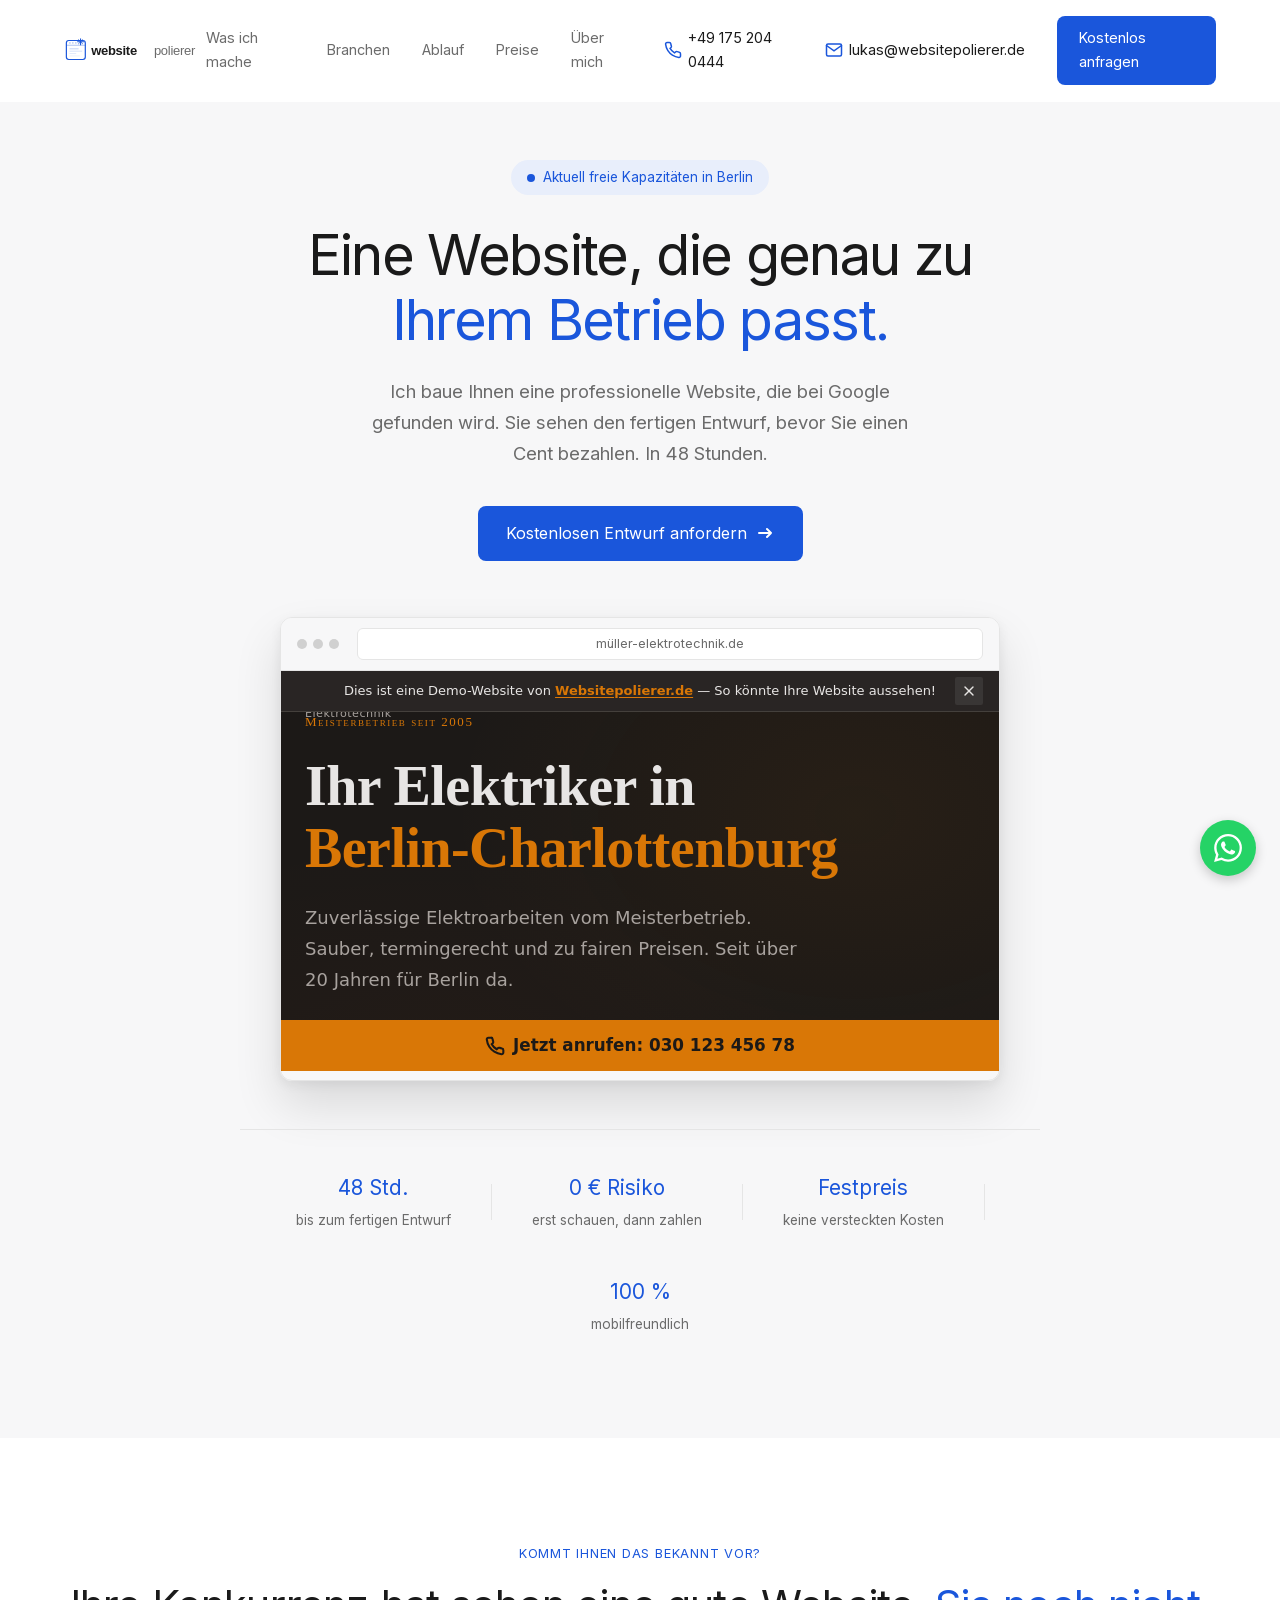
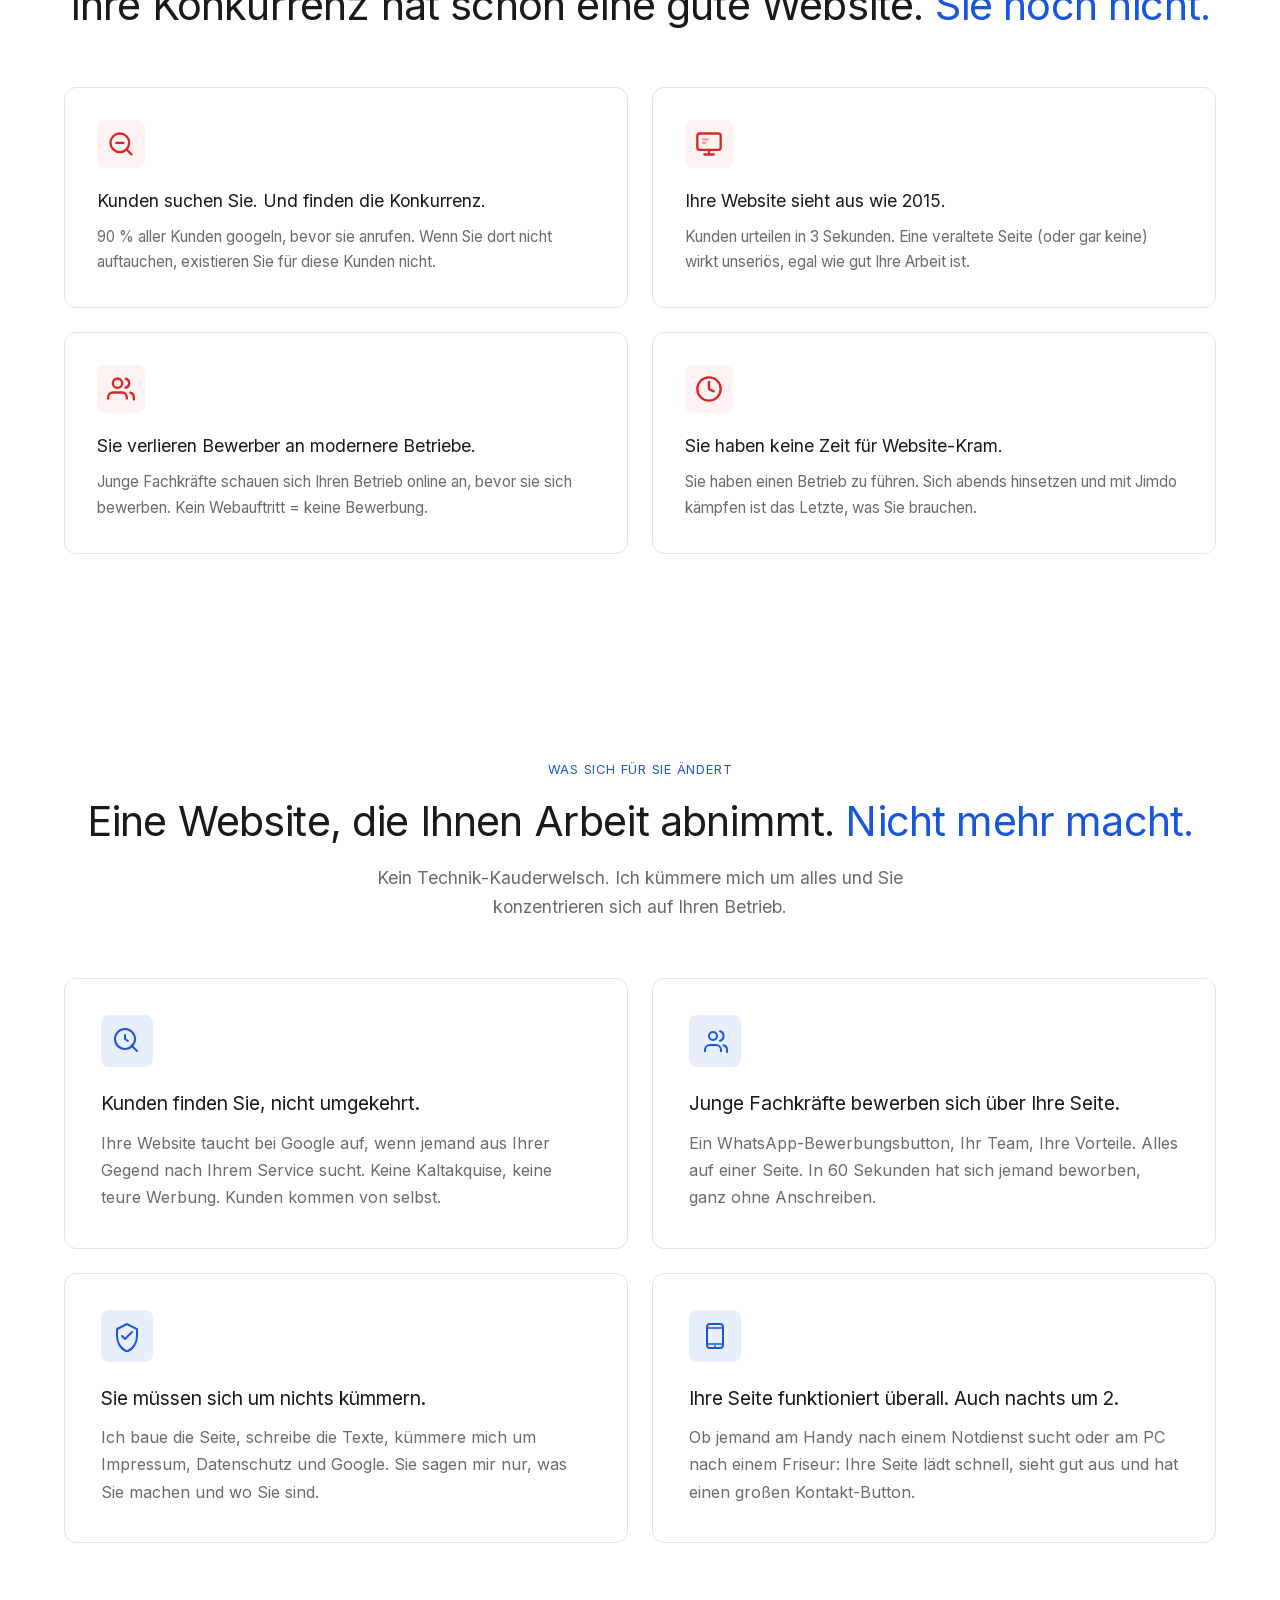
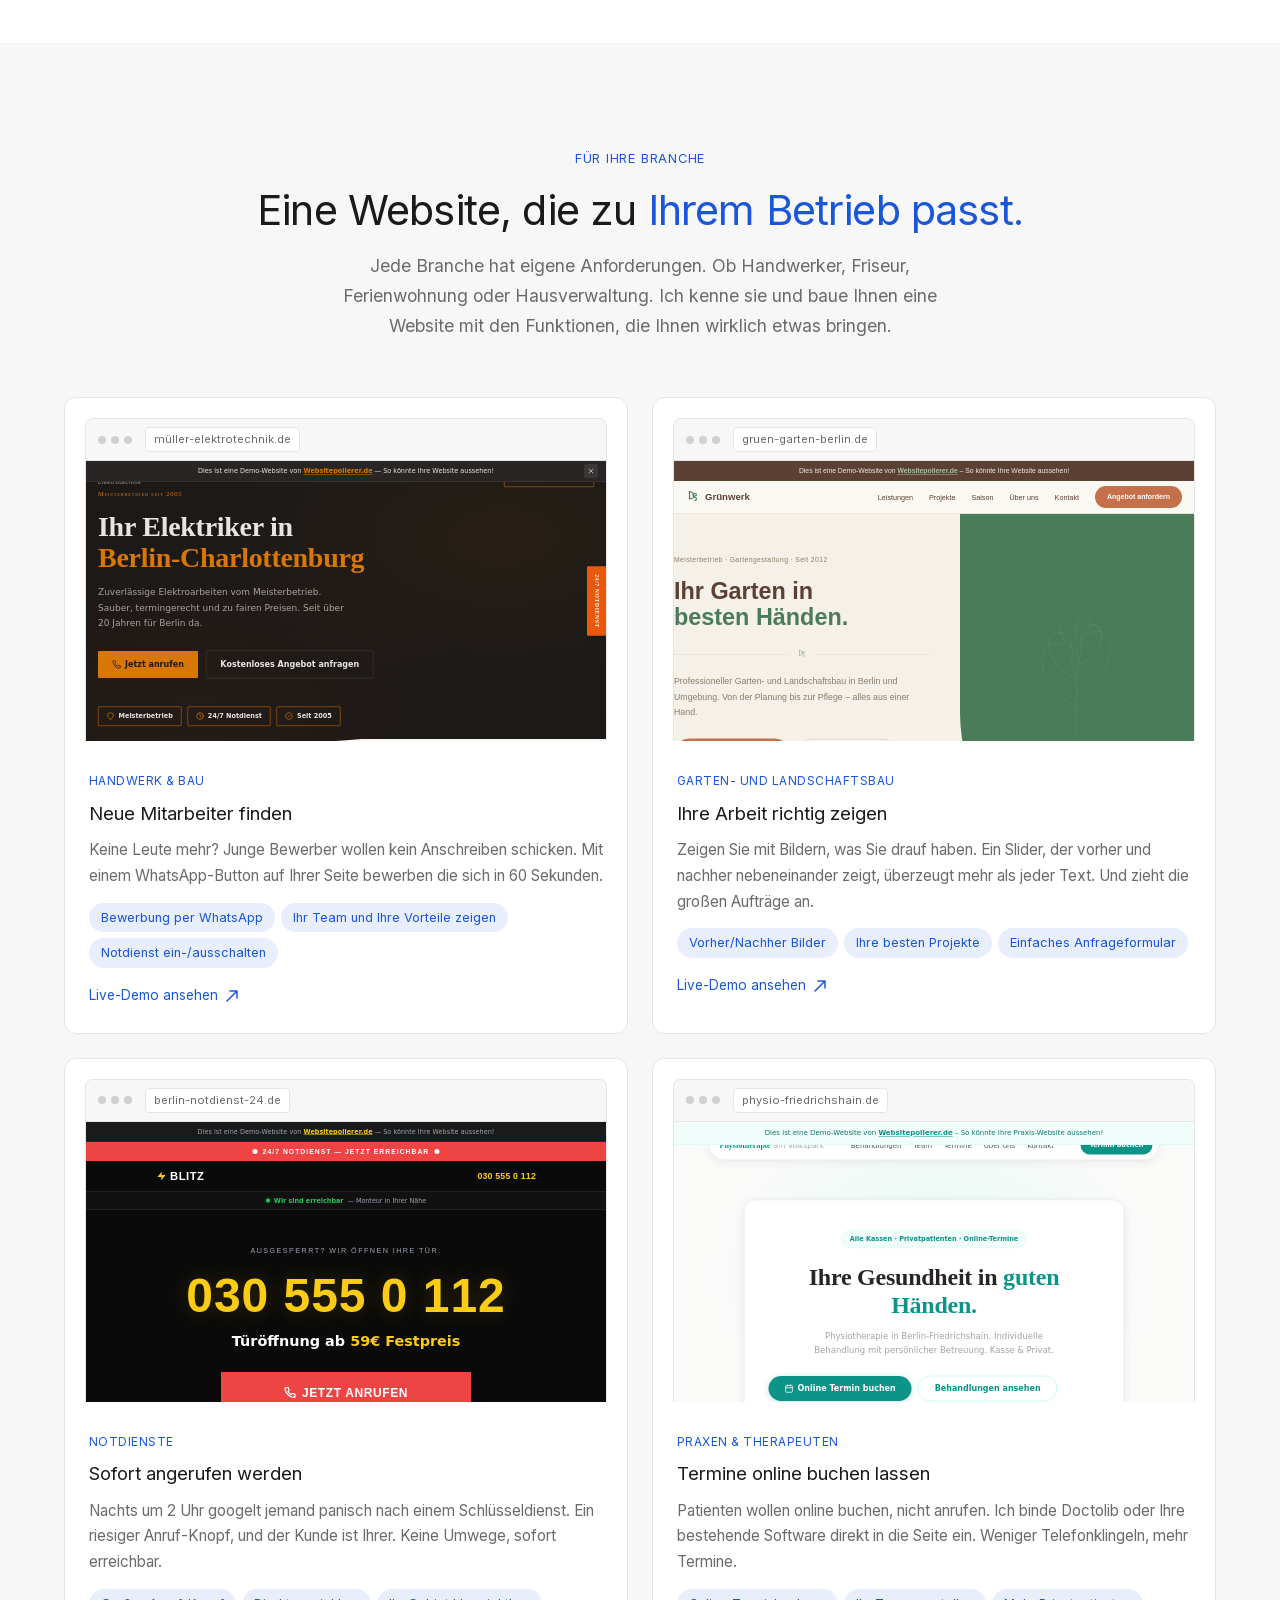
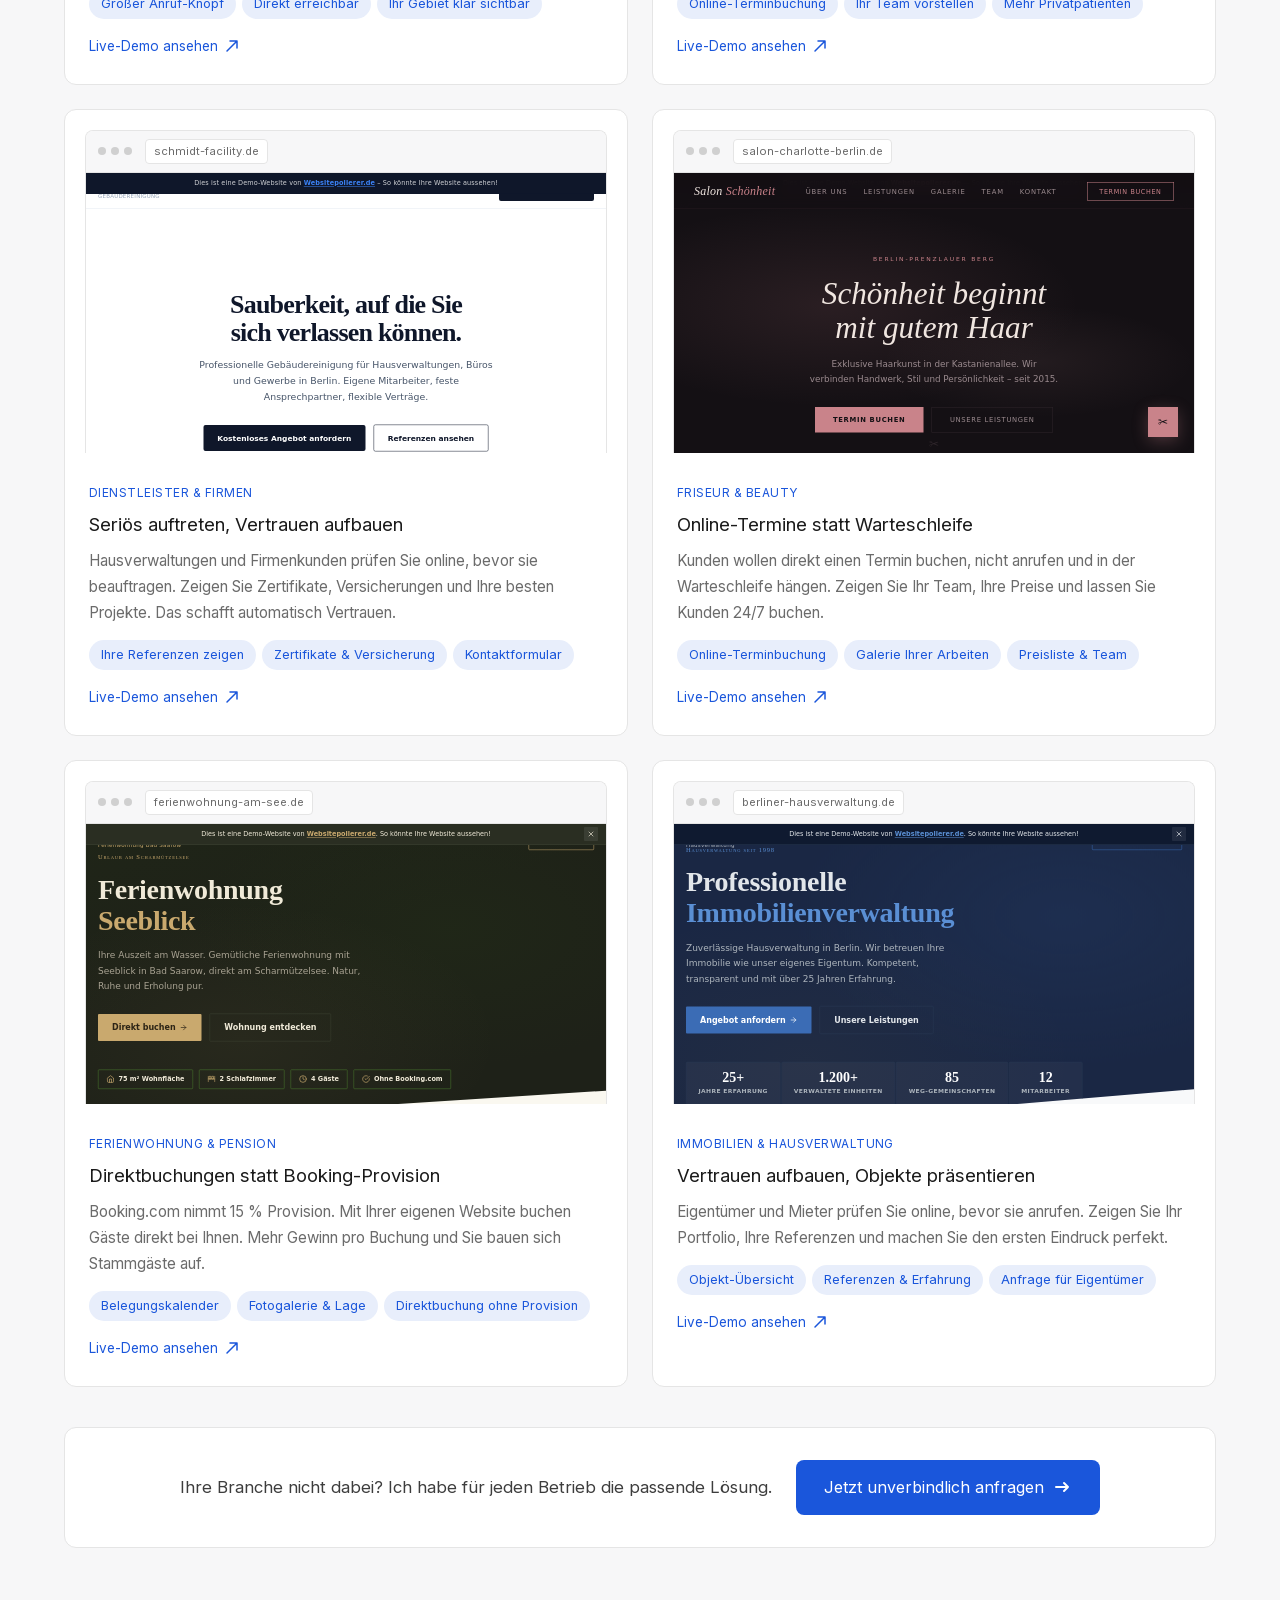
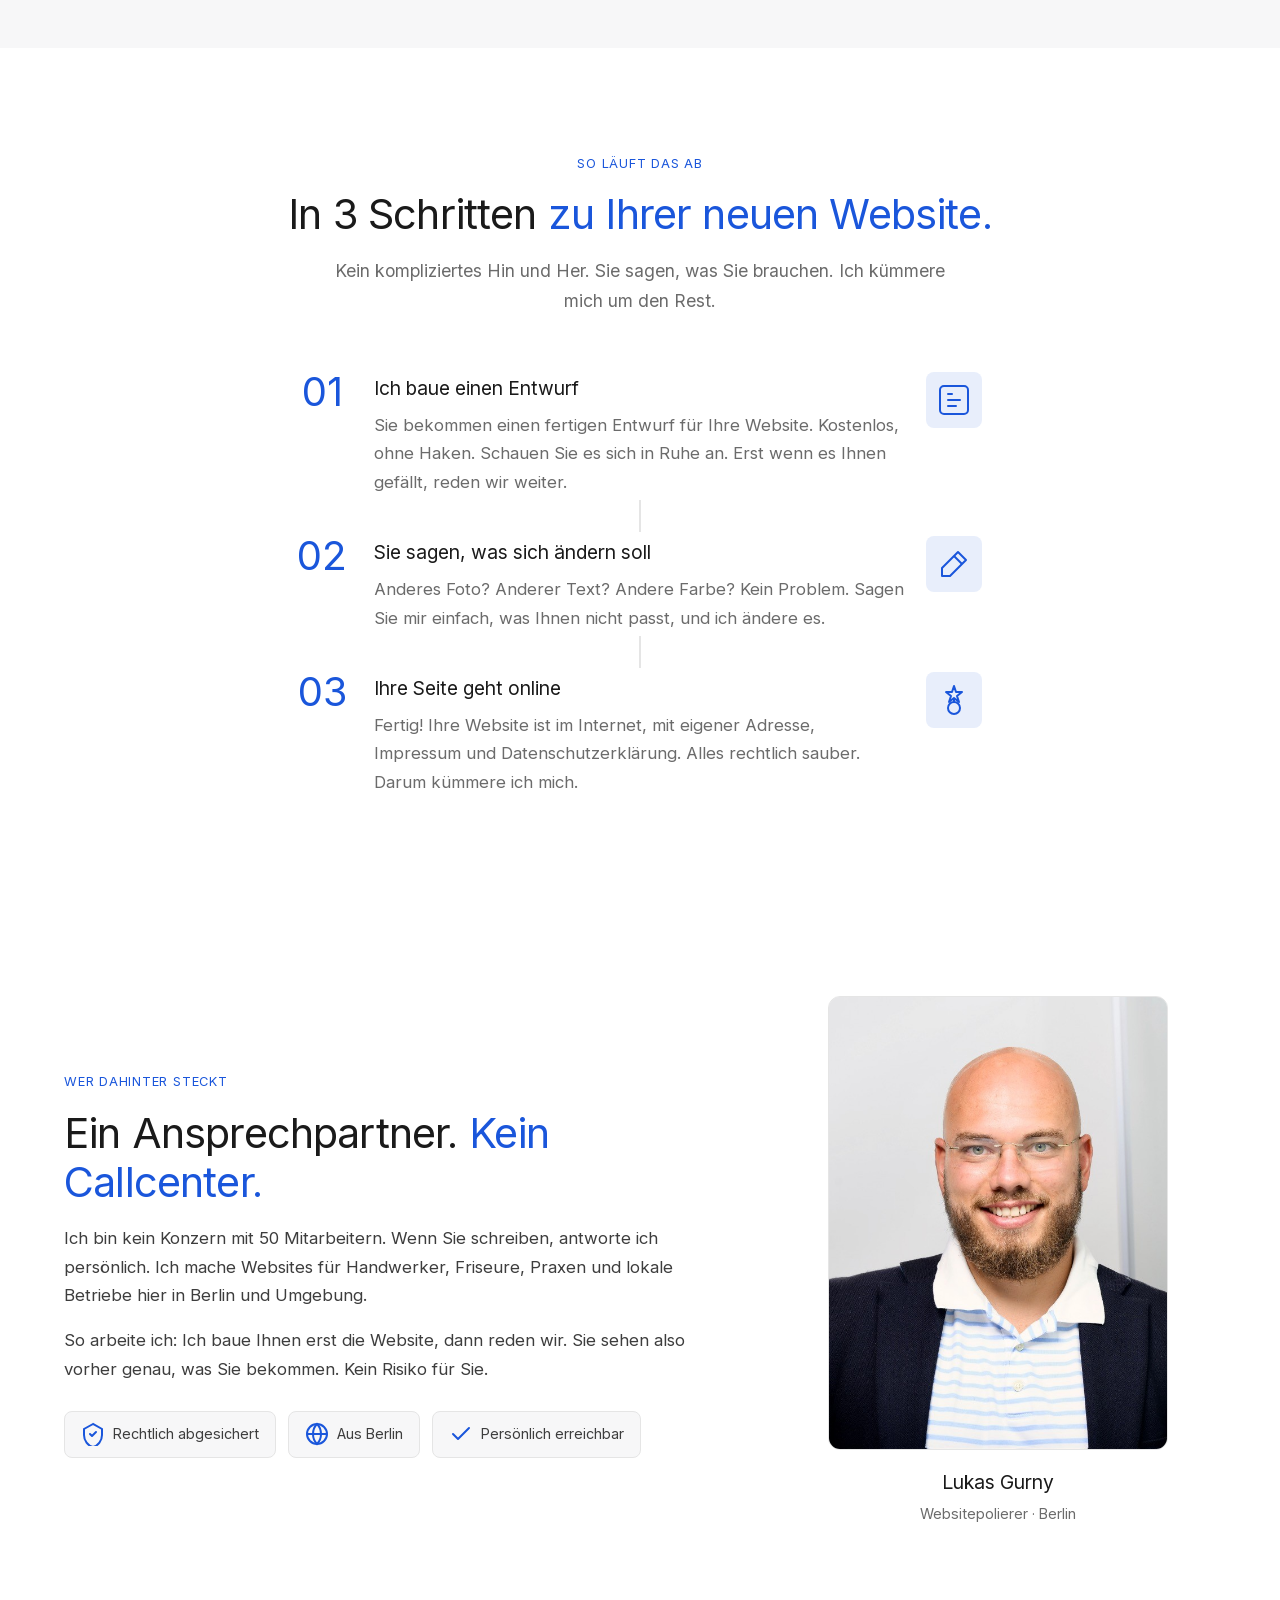
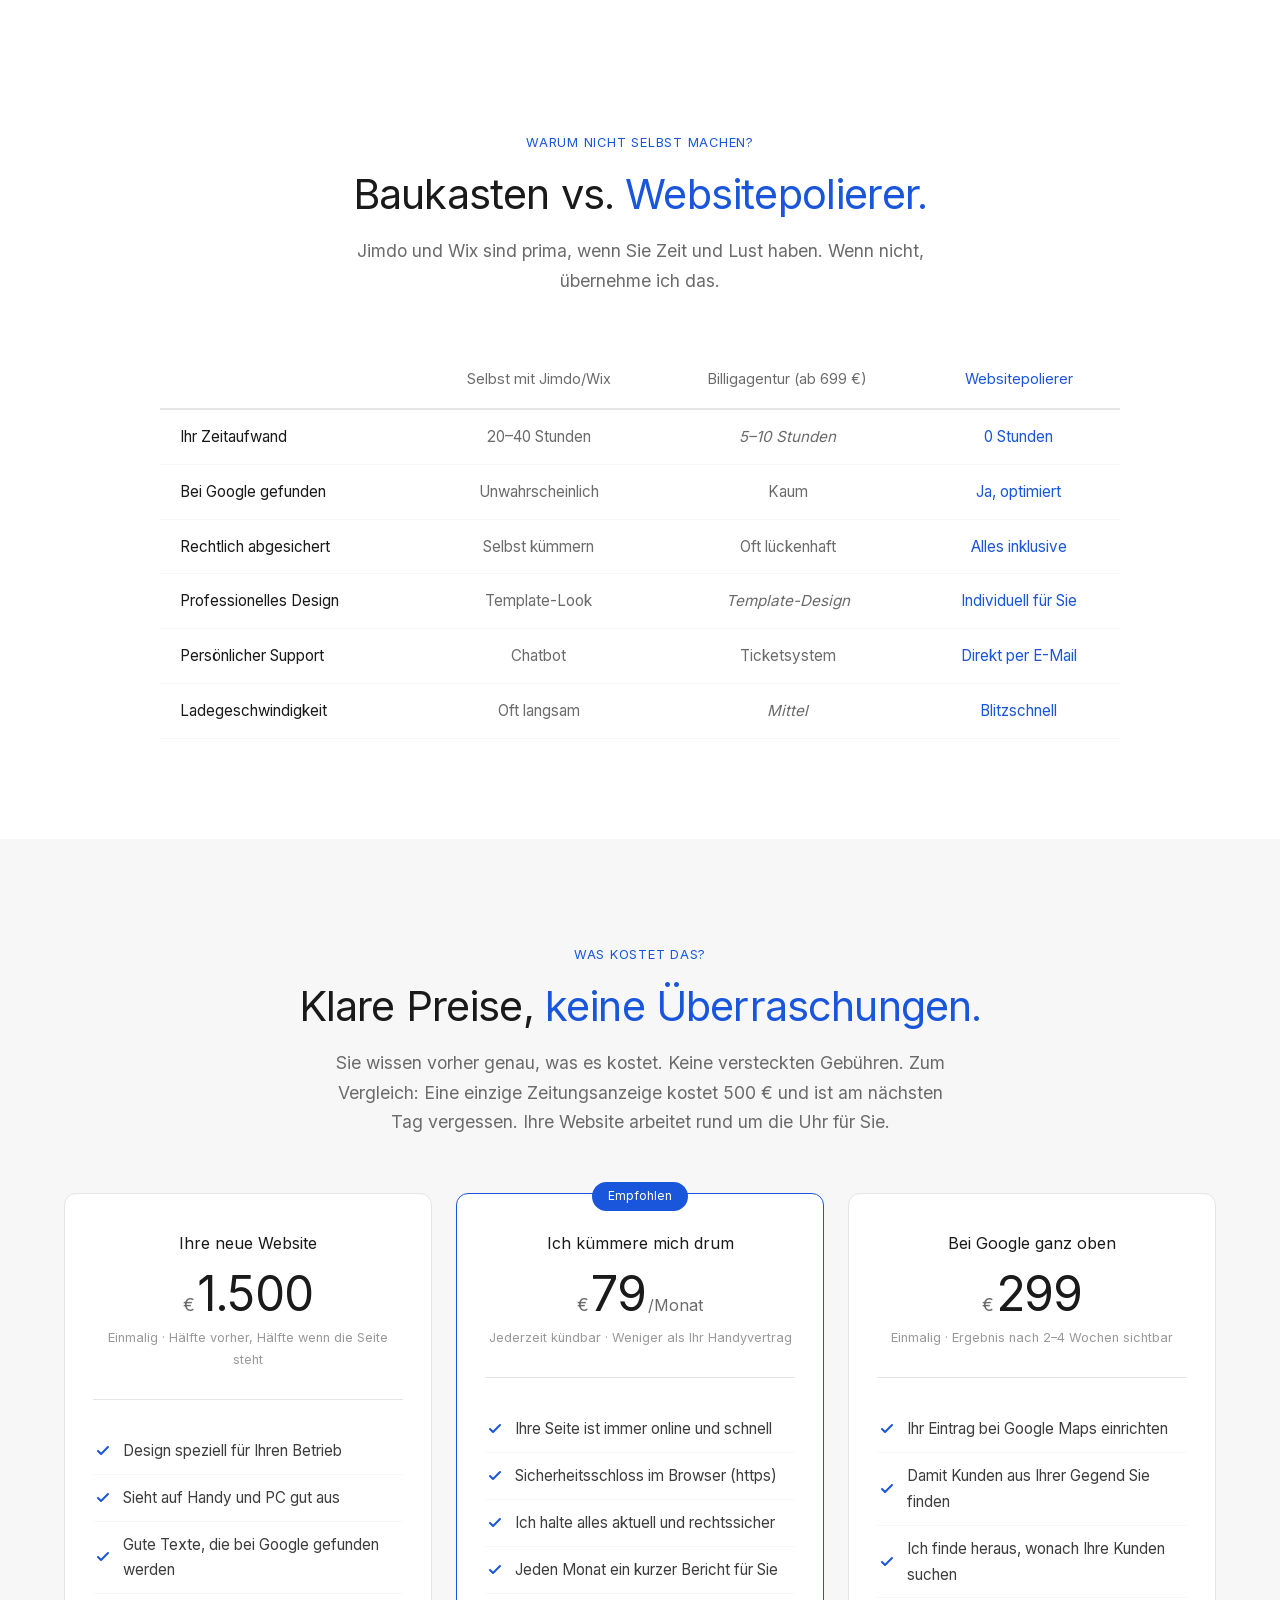
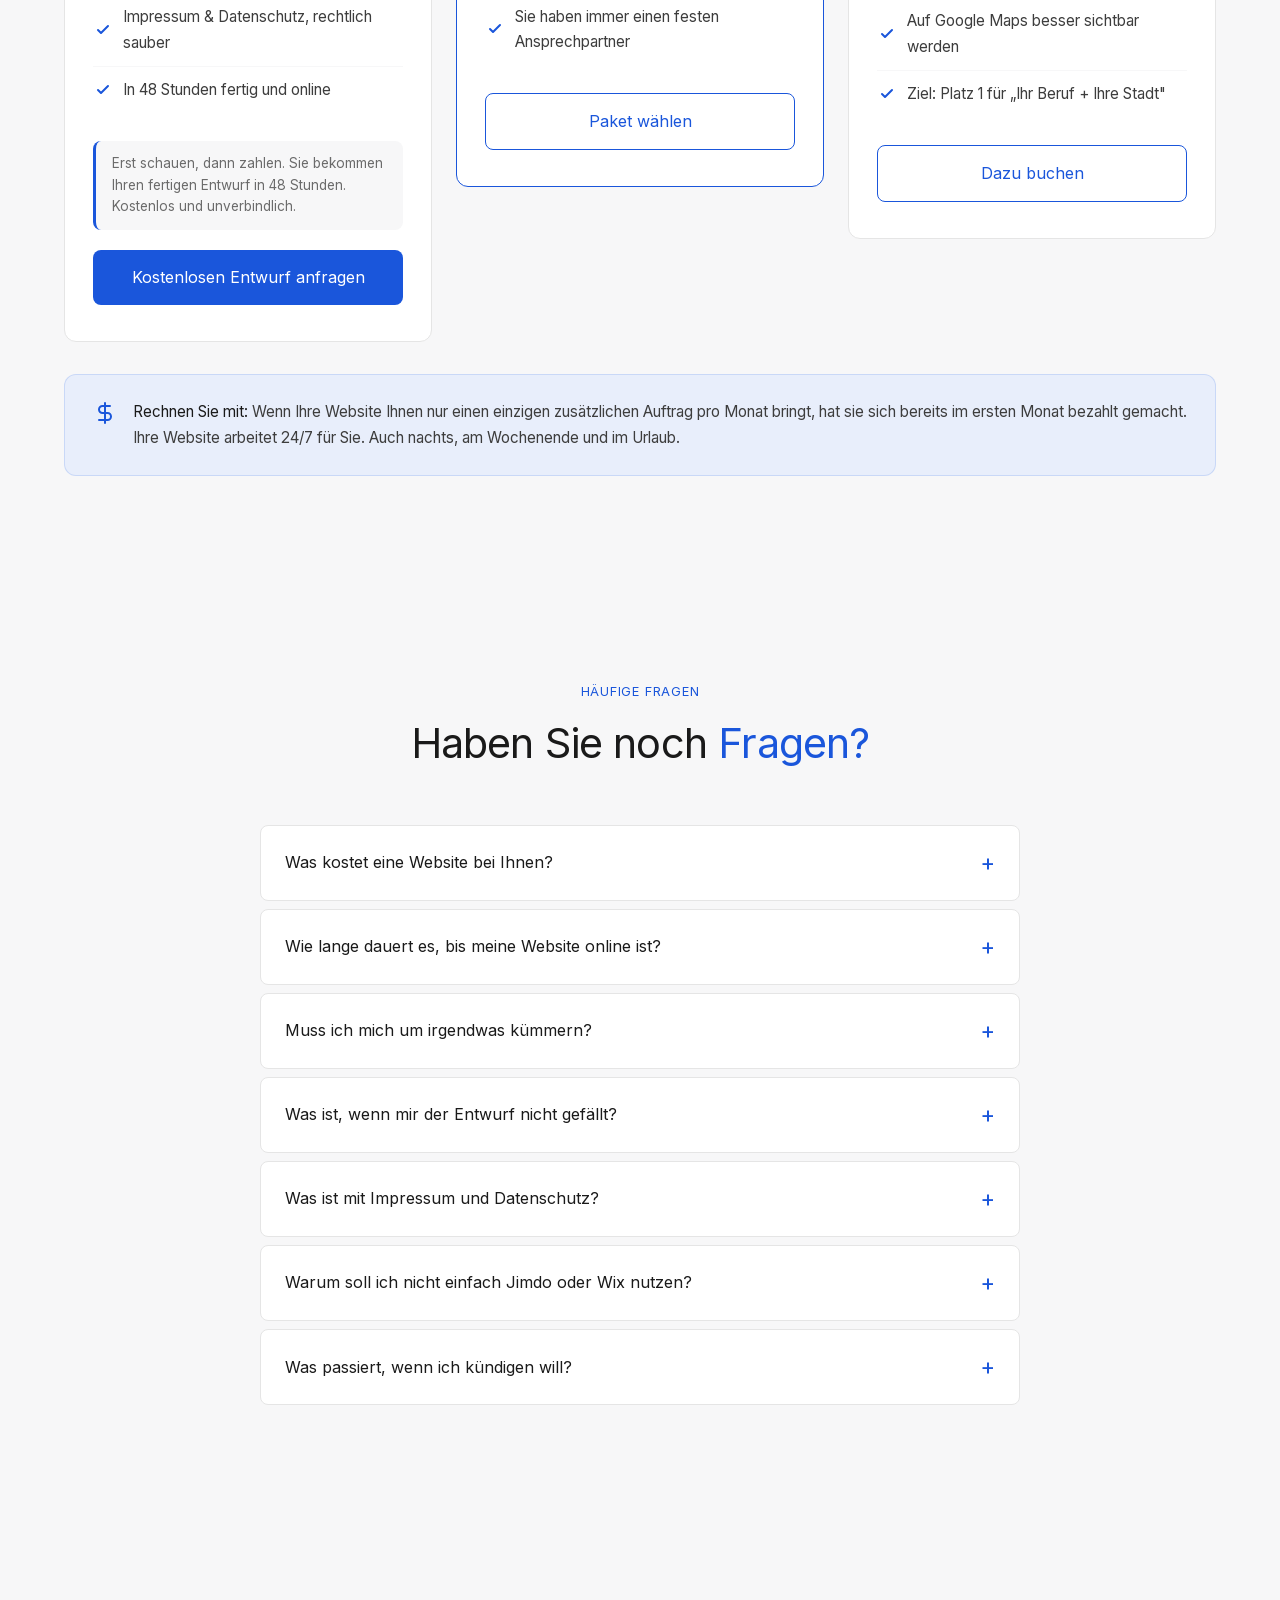
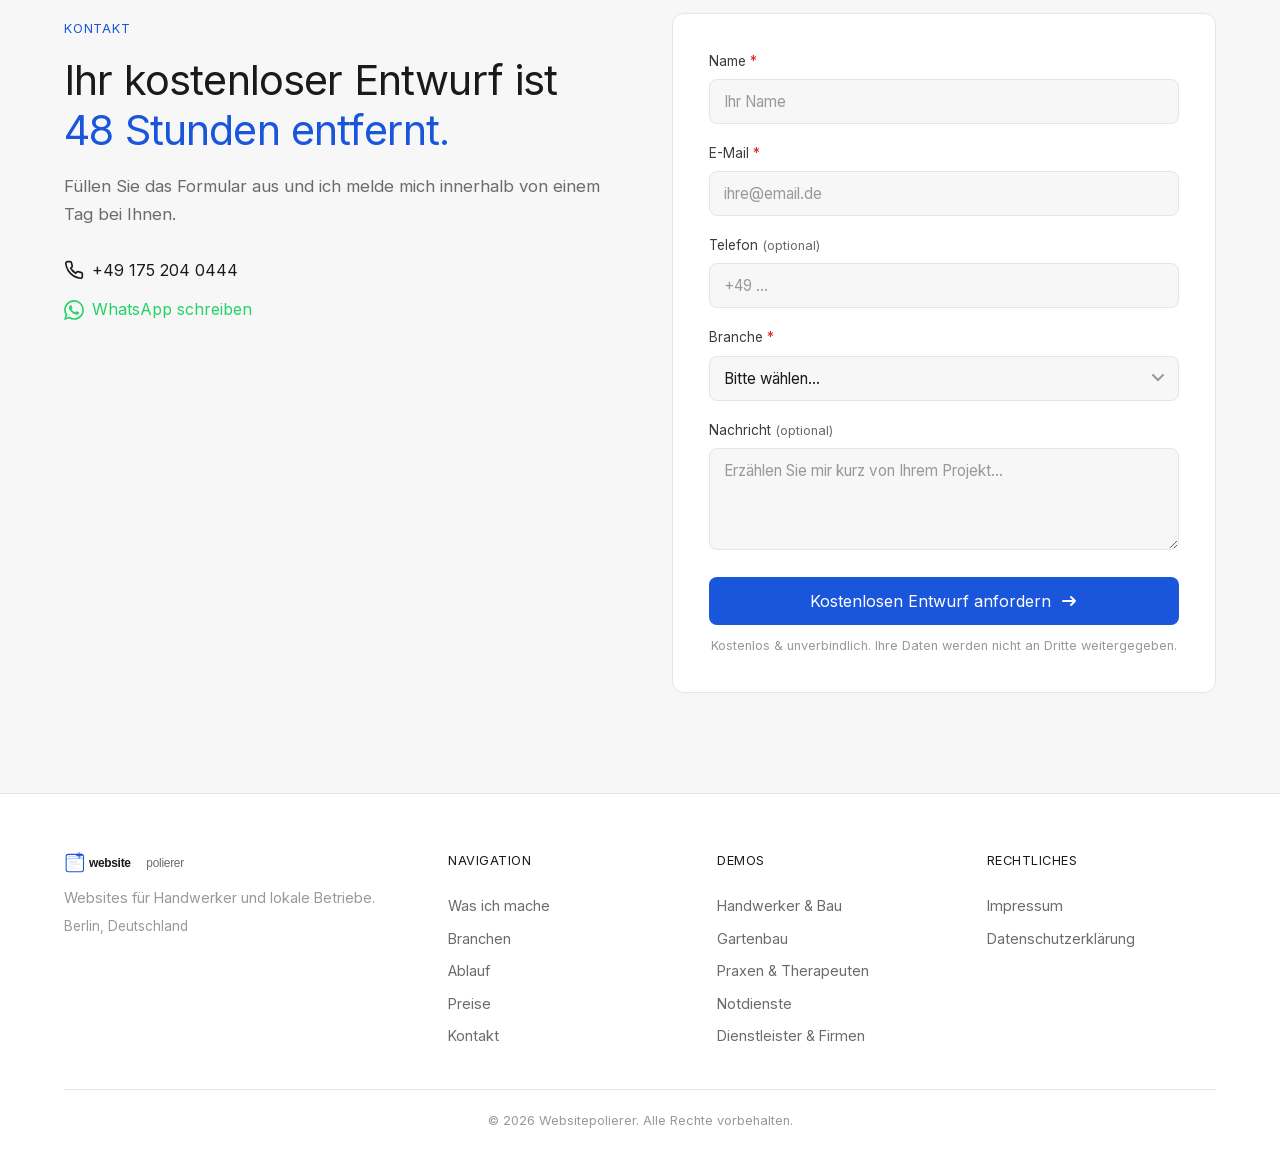
==== commit 9a4cfc63: "Add phone, WhatsApp float, fix form requirements, powered-by links - Nav: add phone number (+49 175 " ====
--- a/website/index.html
+++ b/website/index.html
@@ -21,6 +21,7 @@
     "description": "Professionelle Websites für Handwerker, Praxen und lokale Betriebe in Berlin. In 48 Stunden online.",
     "url": "https://websitepolierer.de",
     "email": "lukas@websitepolierer.de",
+    "telephone": "+491752040444",
     "address": {
       "@type": "PostalAddress",
       "addressLocality": "Berlin",
@@ -52,7 +53,11 @@
         <a href="#ablauf" class="nav__link">Ablauf</a>
         <a href="#preise" class="nav__link">Preise</a>
         <a href="#ueber" class="nav__link">Über mich</a>
-        <a href="mailto:lukas@websitepolierer.de" class="nav__phone">
+        <a href="tel:+491752040444" class="nav__phone">
+          <svg width="18" height="18" viewBox="0 0 24 24" fill="none"><path d="M22 16.92v3a2 2 0 01-2.18 2 19.79 19.79 0 01-8.63-3.07 19.5 19.5 0 01-6-6 19.79 19.79 0 01-3.07-8.67A2 2 0 014.11 2h3a2 2 0 012 1.72c.127.96.361 1.903.7 2.81a2 2 0 01-.45 2.11L8.09 9.91a16 16 0 006 6l1.27-1.27a2 2 0 012.11-.45c.907.339 1.85.573 2.81.7A2 2 0 0122 16.92z" stroke="currentColor" stroke-width="2"/></svg>
+          <span class="nav__phone-text">+49 175 204 0444</span>
+        </a>
+        <a href="mailto:lukas@websitepolierer.de" class="nav__email">
           <svg width="18" height="18" viewBox="0 0 24 24" fill="none"><rect x="2" y="4" width="20" height="16" rx="2" stroke="currentColor" stroke-width="2"/><path d="M22 6l-10 7L2 6" stroke="currentColor" stroke-width="2" stroke-linecap="round"/></svg>
           <span class="nav__phone-text">lukas@websitepolierer.de</span>
         </a>
@@ -875,6 +880,16 @@
           <p class="contact__text">
             Füllen Sie das Formular aus und ich melde mich innerhalb von einem Tag bei Ihnen.
           </p>
+          <div class="contact__direct">
+            <a href="tel:+491752040444" class="contact__direct-link">
+              <svg width="20" height="20" viewBox="0 0 24 24" fill="none"><path d="M22 16.92v3a2 2 0 01-2.18 2 19.79 19.79 0 01-8.63-3.07 19.5 19.5 0 01-6-6 19.79 19.79 0 01-3.07-8.67A2 2 0 014.11 2h3a2 2 0 012 1.72c.127.96.361 1.903.7 2.81a2 2 0 01-.45 2.11L8.09 9.91a16 16 0 006 6l1.27-1.27a2 2 0 012.11-.45c.907.339 1.85.573 2.81.7A2 2 0 0122 16.92z" stroke="currentColor" stroke-width="2"/></svg>
+              +49 175 204 0444
+            </a>
+            <a href="https://wa.me/491752040444?text=Hallo%2C%20ich%20interessiere%20mich%20f%C3%BCr%20eine%20Website." class="contact__direct-link contact__direct-link--wa">
+              <svg width="20" height="20" viewBox="0 0 24 24" fill="currentColor"><path d="M17.472 14.382c-.297-.149-1.758-.867-2.03-.967-.273-.099-.471-.148-.67.15-.197.297-.767.966-.94 1.164-.173.199-.347.223-.644.075-.297-.15-1.255-.463-2.39-1.475-.883-.788-1.48-1.761-1.653-2.059-.173-.297-.018-.458.13-.606.134-.133.298-.347.446-.52.149-.174.198-.298.298-.497.099-.198.05-.371-.025-.52-.075-.149-.669-1.612-.916-2.207-.242-.579-.487-.5-.669-.51-.173-.008-.371-.01-.57-.01-.198 0-.52.074-.792.372-.272.297-1.04 1.016-1.04 2.479 0 1.462 1.065 2.875 1.213 3.074.149.198 2.096 3.2 5.077 4.487.709.306 1.262.489 1.694.625.712.227 1.36.195 1.871.118.571-.085 1.758-.719 2.006-1.413.248-.694.248-1.289.173-1.413-.074-.124-.272-.198-.57-.347m-5.421 7.403h-.004a9.87 9.87 0 01-5.031-1.378l-.361-.214-3.741.982.998-3.648-.235-.374a9.86 9.86 0 01-1.51-5.26c.001-5.45 4.436-9.884 9.888-9.884 2.64 0 5.122 1.03 6.988 2.898a9.825 9.825 0 012.893 6.994c-.003 5.45-4.437 9.884-9.885 9.884m8.413-18.297A11.815 11.815 0 0012.05 0C5.495 0 .16 5.335.157 11.892c0 2.096.547 4.142 1.588 5.945L.057 24l6.305-1.654a11.882 11.882 0 005.683 1.448h.005c6.554 0 11.89-5.335 11.893-11.893a11.821 11.821 0 00-3.48-8.413z"/></svg>
+              WhatsApp schreiben
+            </a>
+          </div>
         </div>
         <div class="contact__form-wrap anim-fade-up" data-delay="100">
           <form class="contact__form" id="contactForm" action="https://formspree.io/f/mjgarnga" method="POST">
@@ -887,8 +902,8 @@
               <input type="email" id="email" name="email" class="form__input" placeholder="ihre@email.de" required>
             </div>
             <div class="form__group">
-              <label for="phone" class="form__label">Telefon <span class="form__required">*</span></label>
-              <input type="tel" id="phone" name="phone" class="form__input" placeholder="+49 ..." required>
+              <label for="phone" class="form__label">Telefon <span class="form__optional">(optional)</span></label>
+              <input type="tel" id="phone" name="phone" class="form__input" placeholder="+49 ...">
             </div>
             <div class="form__group">
               <label for="branche" class="form__label">Branche <span class="form__required">*</span></label>
@@ -906,8 +921,8 @@
               </select>
             </div>
             <div class="form__group">
-              <label for="message" class="form__label">Nachricht <span class="form__required">*</span></label>
-              <textarea id="message" name="message" class="form__input form__textarea" placeholder="Erzählen Sie mir kurz von Ihrem Projekt..." rows="4" required></textarea>
+              <label for="message" class="form__label">Nachricht <span class="form__optional">(optional)</span></label>
+              <textarea id="message" name="message" class="form__input form__textarea" placeholder="Erzählen Sie mir kurz von Ihrem Projekt..." rows="4"></textarea>
             </div>
             <button type="submit" class="btn btn--primary btn--full">
               Kostenlosen Entwurf anfordern
@@ -959,15 +974,20 @@
 
   <!-- Sticky Mobile CTA -->
   <div class="sticky-cta" id="stickyCta">
-    <a href="mailto:lukas@websitepolierer.de" class="sticky-cta__btn sticky-cta__btn--call">
-      <svg width="20" height="20" viewBox="0 0 24 24" fill="none"><rect x="2" y="4" width="20" height="16" rx="2" stroke="currentColor" stroke-width="2"/><path d="M22 6l-10 7L2 6" stroke="currentColor" stroke-width="2" stroke-linecap="round"/></svg>
-      E-Mail
+    <a href="tel:+491752040444" class="sticky-cta__btn sticky-cta__btn--call">
+      <svg width="20" height="20" viewBox="0 0 24 24" fill="none"><path d="M22 16.92v3a2 2 0 01-2.18 2 19.79 19.79 0 01-8.63-3.07 19.5 19.5 0 01-6-6 19.79 19.79 0 01-3.07-8.67A2 2 0 014.11 2h3a2 2 0 012 1.72c.127.96.361 1.903.7 2.81a2 2 0 01-.45 2.11L8.09 9.91a16 16 0 006 6l1.27-1.27a2 2 0 012.11-.45c.907.339 1.85.573 2.81.7A2 2 0 0122 16.92z" stroke="currentColor" stroke-width="2"/></svg>
+      Anrufen
     </a>
     <a href="#kontakt" class="sticky-cta__btn sticky-cta__btn--contact">
       Kostenlos anfragen
     </a>
   </div>
 
+  <!-- Floating WhatsApp Button -->
+  <a href="https://wa.me/491752040444?text=Hallo%2C%20ich%20interessiere%20mich%20f%C3%BCr%20eine%20Website." class="whatsapp-float" target="_blank" rel="noopener" aria-label="WhatsApp kontaktieren">
+    <svg width="28" height="28" viewBox="0 0 24 24" fill="#fff"><path d="M17.472 14.382c-.297-.149-1.758-.867-2.03-.967-.273-.099-.471-.148-.67.15-.197.297-.767.966-.94 1.164-.173.199-.347.223-.644.075-.297-.15-1.255-.463-2.39-1.475-.883-.788-1.48-1.761-1.653-2.059-.173-.297-.018-.458.13-.606.134-.133.298-.347.446-.52.149-.174.198-.298.298-.497.099-.198.05-.371-.025-.52-.075-.149-.669-1.612-.916-2.207-.242-.579-.487-.5-.669-.51-.173-.008-.371-.01-.57-.01-.198 0-.52.074-.792.372-.272.297-1.04 1.016-1.04 2.479 0 1.462 1.065 2.875 1.213 3.074.149.198 2.096 3.2 5.077 4.487.709.306 1.262.489 1.694.625.712.227 1.36.195 1.871.118.571-.085 1.758-.719 2.006-1.413.248-.694.248-1.289.173-1.413-.074-.124-.272-.198-.57-.347m-5.421 7.403h-.004a9.87 9.87 0 01-5.031-1.378l-.361-.214-3.741.982.998-3.648-.235-.374a9.86 9.86 0 01-1.51-5.26c.001-5.45 4.436-9.884 9.888-9.884 2.64 0 5.122 1.03 6.988 2.898a9.825 9.825 0 012.893 6.994c-.003 5.45-4.437 9.884-9.885 9.884m8.413-18.297A11.815 11.815 0 0012.05 0C5.495 0 .16 5.335.157 11.892c0 2.096.547 4.142 1.588 5.945L.057 24l6.305-1.654a11.882 11.882 0 005.683 1.448h.005c6.554 0 11.89-5.335 11.893-11.893a11.821 11.821 0 00-3.48-8.413z"/></svg>
+  </a>
+
   <script src="script.js"></script>
 </body>
 </html>
--- a/website/style.css
+++ b/website/style.css
@@ -1989,3 +1989,107 @@
     height: 260px;
   }
 }
+
+/* ========================================
+   NAV EMAIL (same style as phone)
+   ======================================== */
+.nav__email {
+  display: flex;
+  align-items: center;
+  gap: 6px;
+  font-size: 0.9rem;
+  font-weight: 600;
+  color: var(--text-dark);
+  transition: color var(--transition);
+}
+
+.nav__email:hover {
+  color: var(--accent);
+}
+
+.nav__email svg {
+  flex-shrink: 0;
+  color: var(--accent);
+}
+
+/* ========================================
+   CONTACT DIRECT LINKS (phone + WA near form)
+   ======================================== */
+.contact__direct {
+  display: flex;
+  flex-direction: column;
+  gap: 12px;
+  margin-top: 24px;
+}
+
+.contact__direct-link {
+  display: inline-flex;
+  align-items: center;
+  gap: 8px;
+  font-size: 1rem;
+  font-weight: 600;
+  color: var(--text-dark);
+  transition: color var(--transition);
+}
+
+.contact__direct-link:hover {
+  color: var(--accent);
+}
+
+.contact__direct-link svg {
+  flex-shrink: 0;
+}
+
+.contact__direct-link--wa {
+  color: #25d366;
+}
+
+.contact__direct-link--wa:hover {
+  color: #128c7e;
+}
+
+/* ========================================
+   FORM OPTIONAL LABEL
+   ======================================== */
+.form__optional {
+  font-size: 0.8rem;
+  font-weight: 400;
+  color: var(--text-muted);
+}
+
+/* ========================================
+   FLOATING WHATSAPP BUTTON
+   ======================================== */
+.whatsapp-float {
+  position: fixed;
+  bottom: 24px;
+  right: 24px;
+  width: 56px;
+  height: 56px;
+  background: #25d366;
+  border-radius: 50%;
+  display: flex;
+  align-items: center;
+  justify-content: center;
+  box-shadow: 0 4px 12px rgba(0, 0, 0, 0.2);
+  z-index: 1000;
+  transition: transform 0.2s ease, box-shadow 0.2s ease;
+}
+
+.whatsapp-float:hover {
+  transform: scale(1.1);
+  box-shadow: 0 6px 20px rgba(0, 0, 0, 0.25);
+}
+
+@media (max-width: 768px) {
+  .whatsapp-float {
+    bottom: 80px; /* Above sticky CTA */
+    right: 16px;
+    width: 52px;
+    height: 52px;
+  }
+
+  .nav__email .nav__phone-text {
+    display: none;
+  }
+}
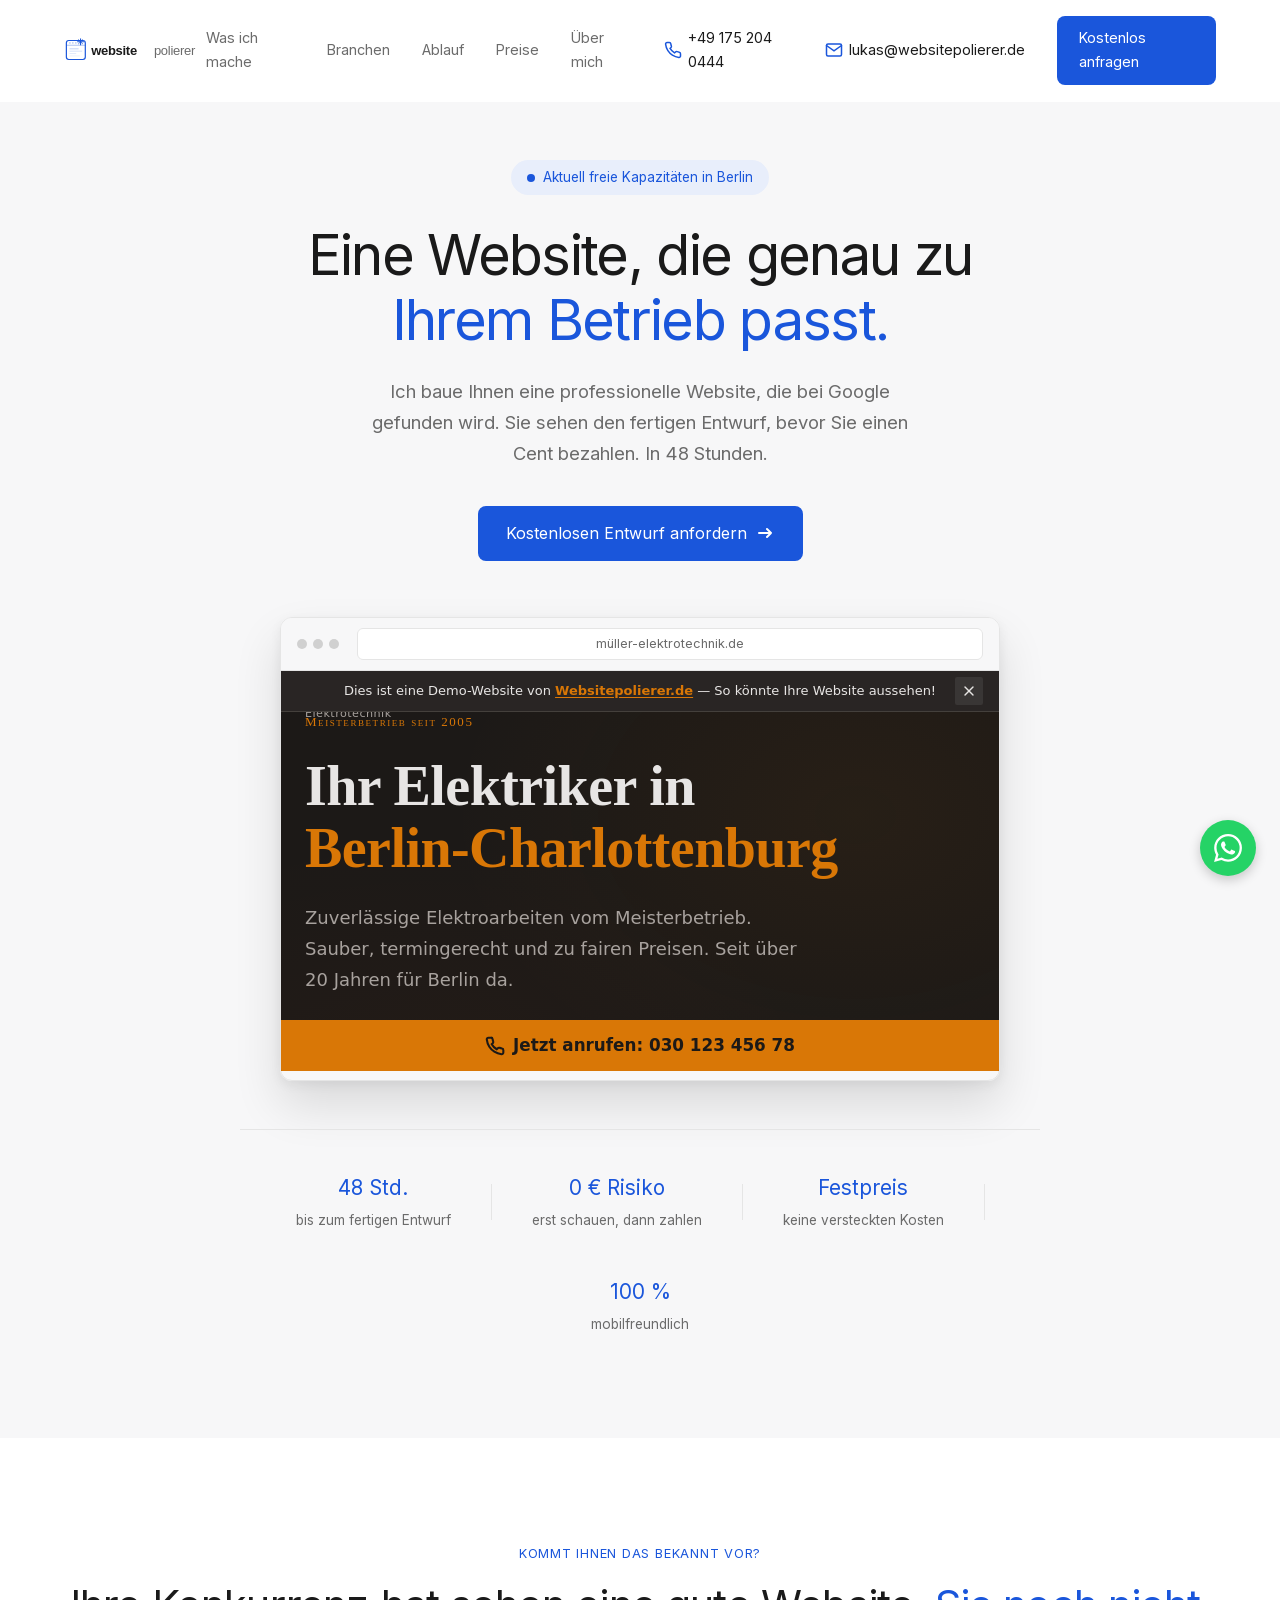
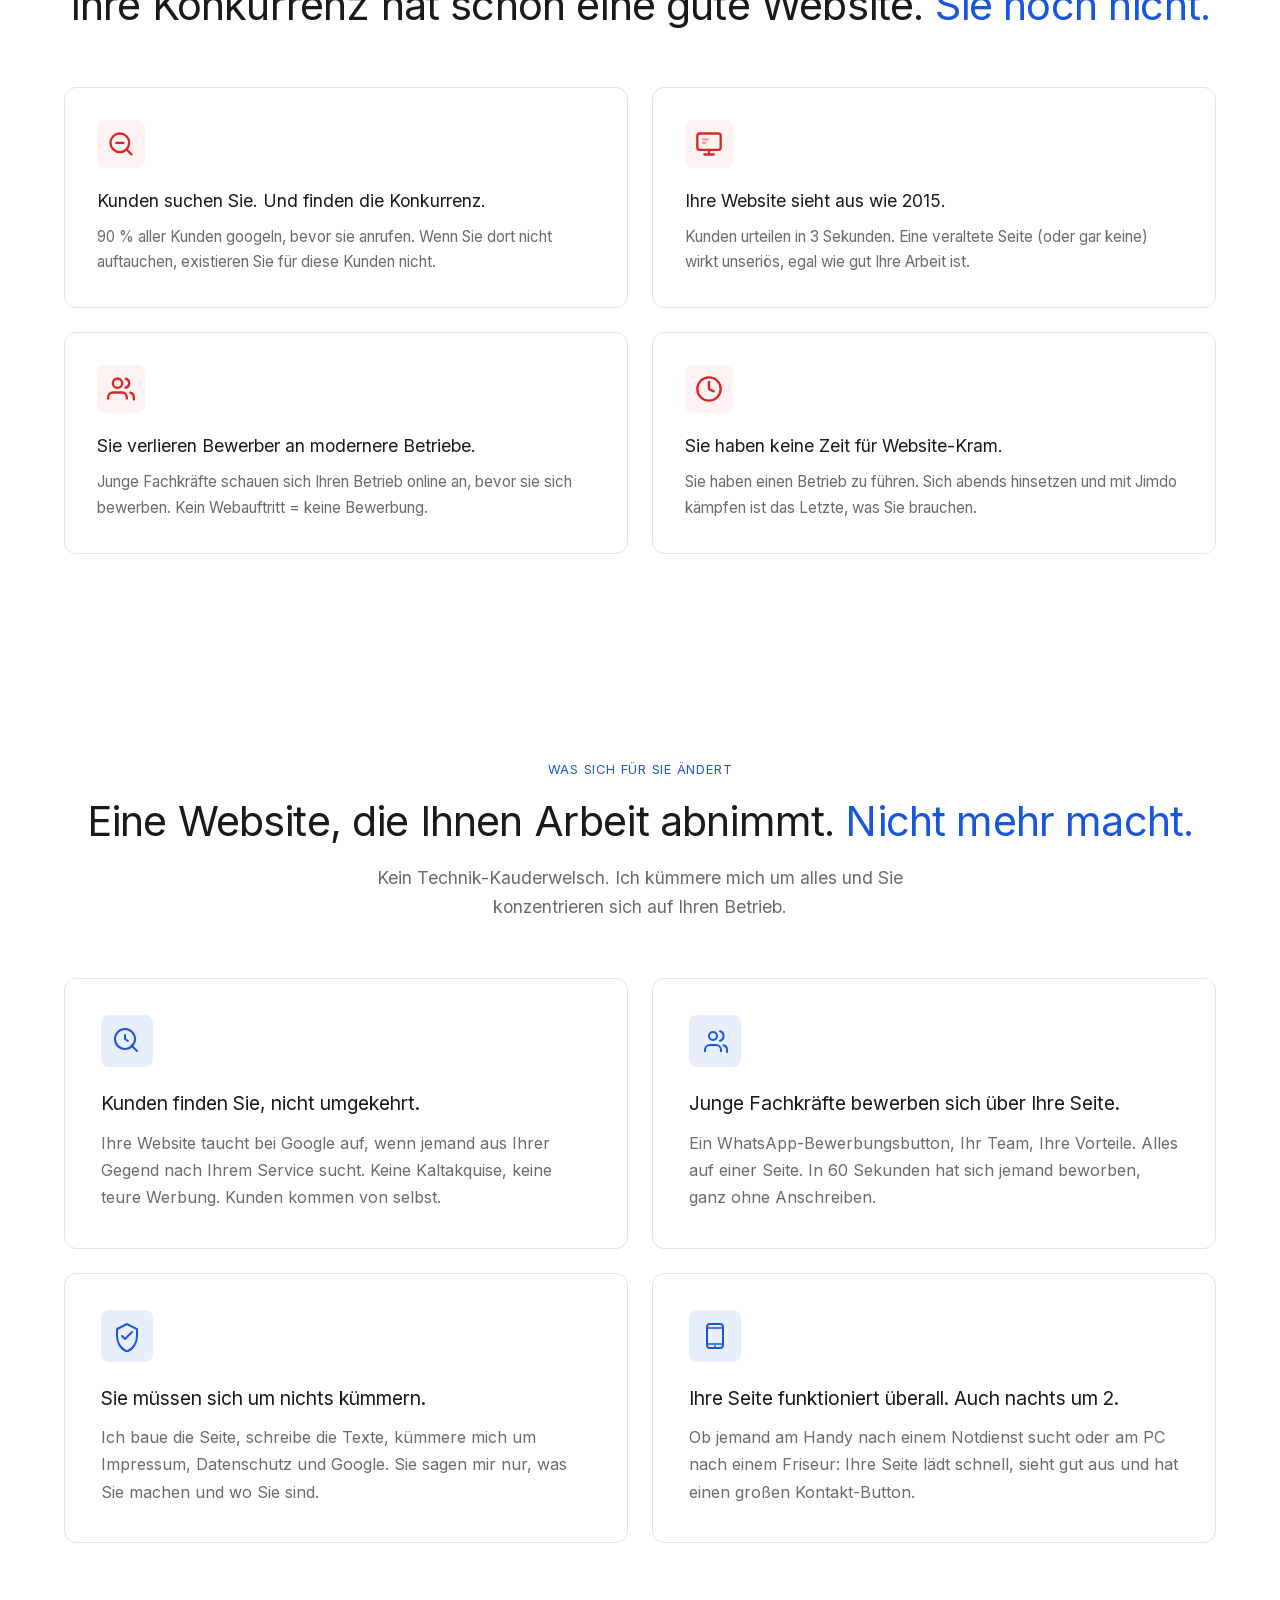
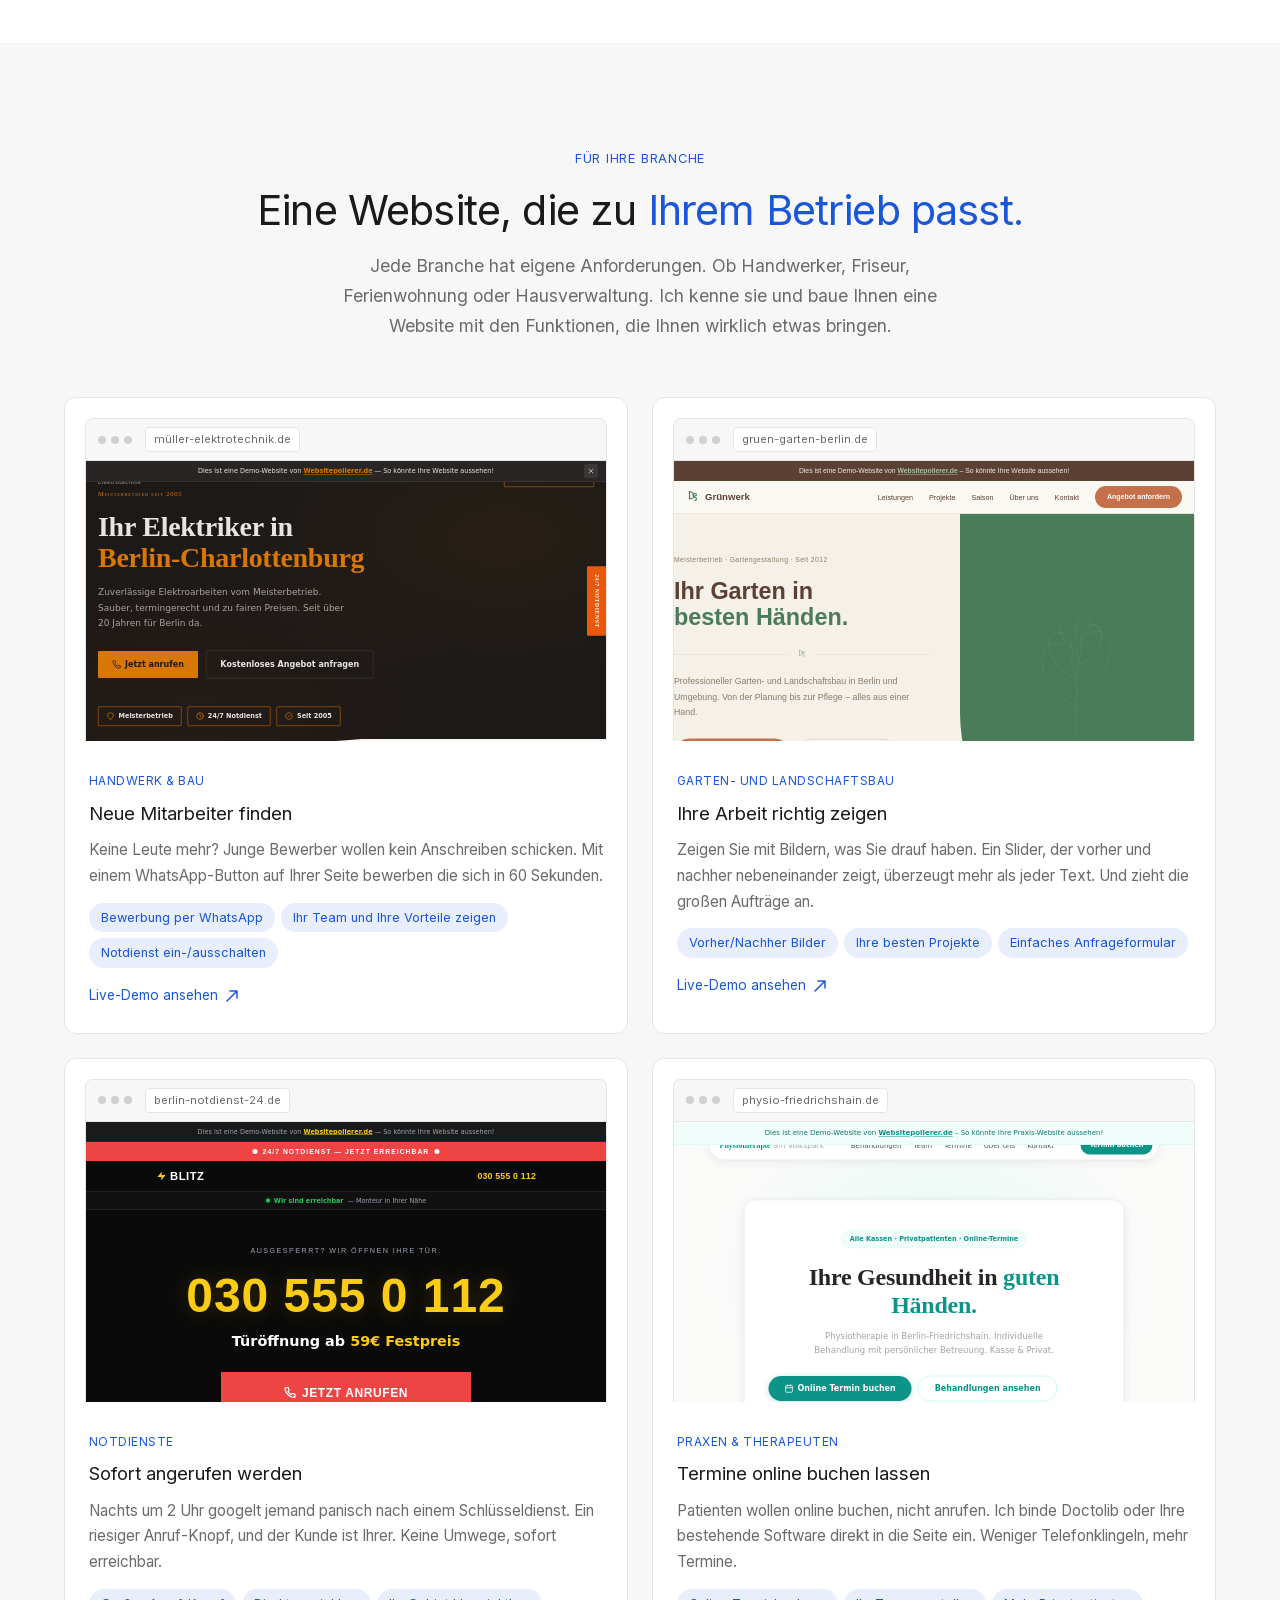
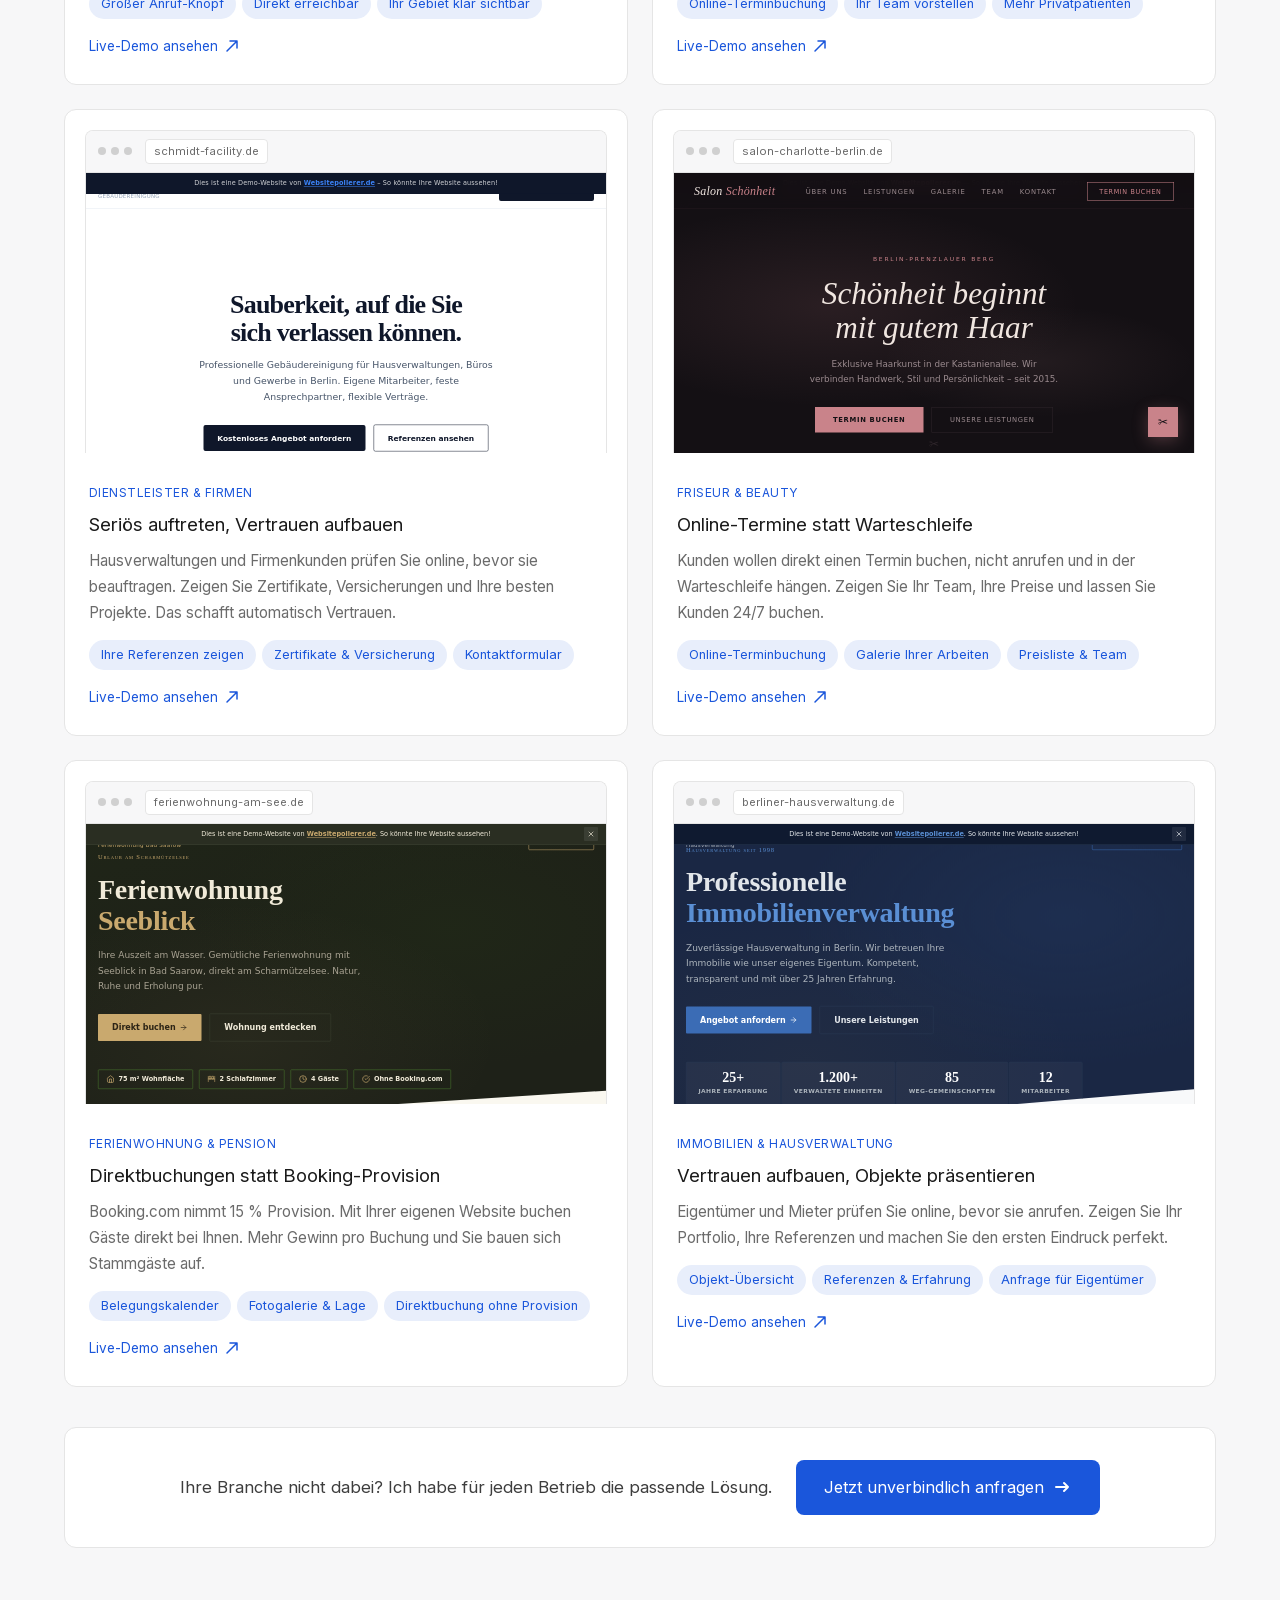
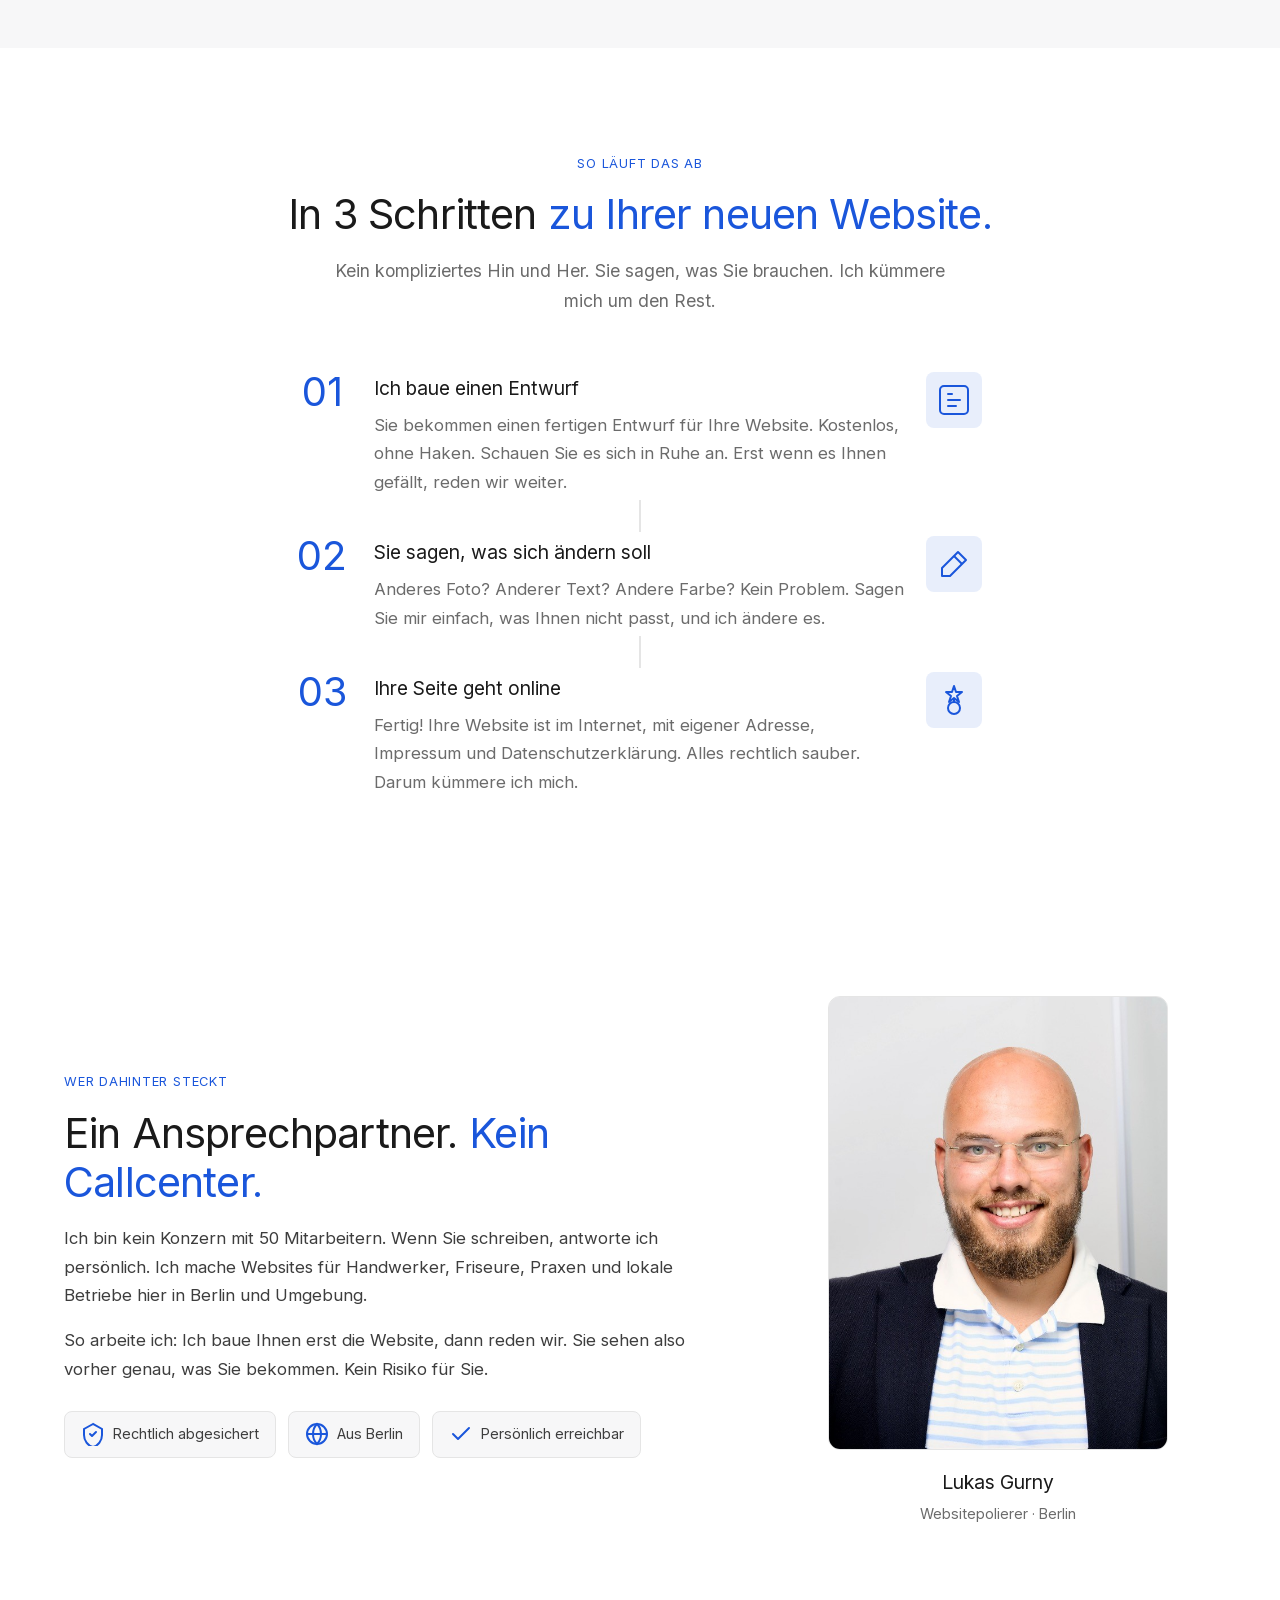
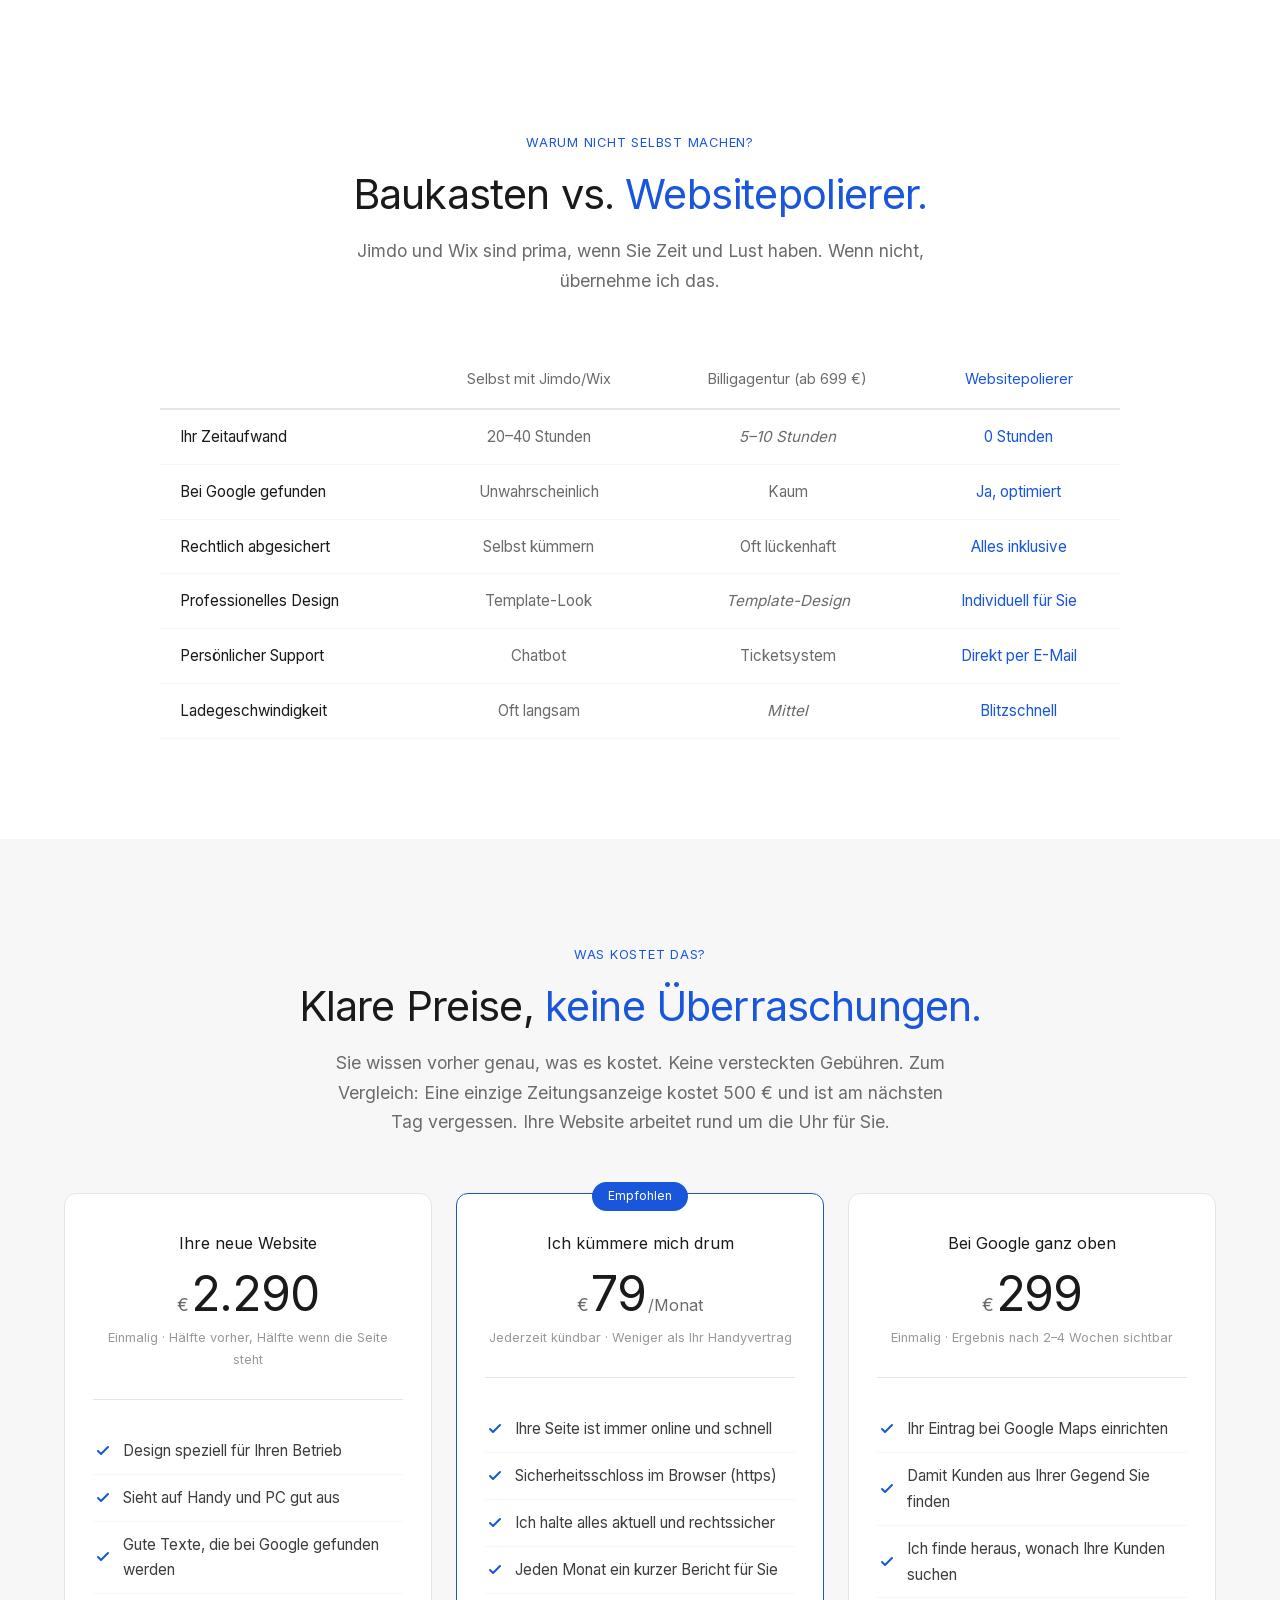
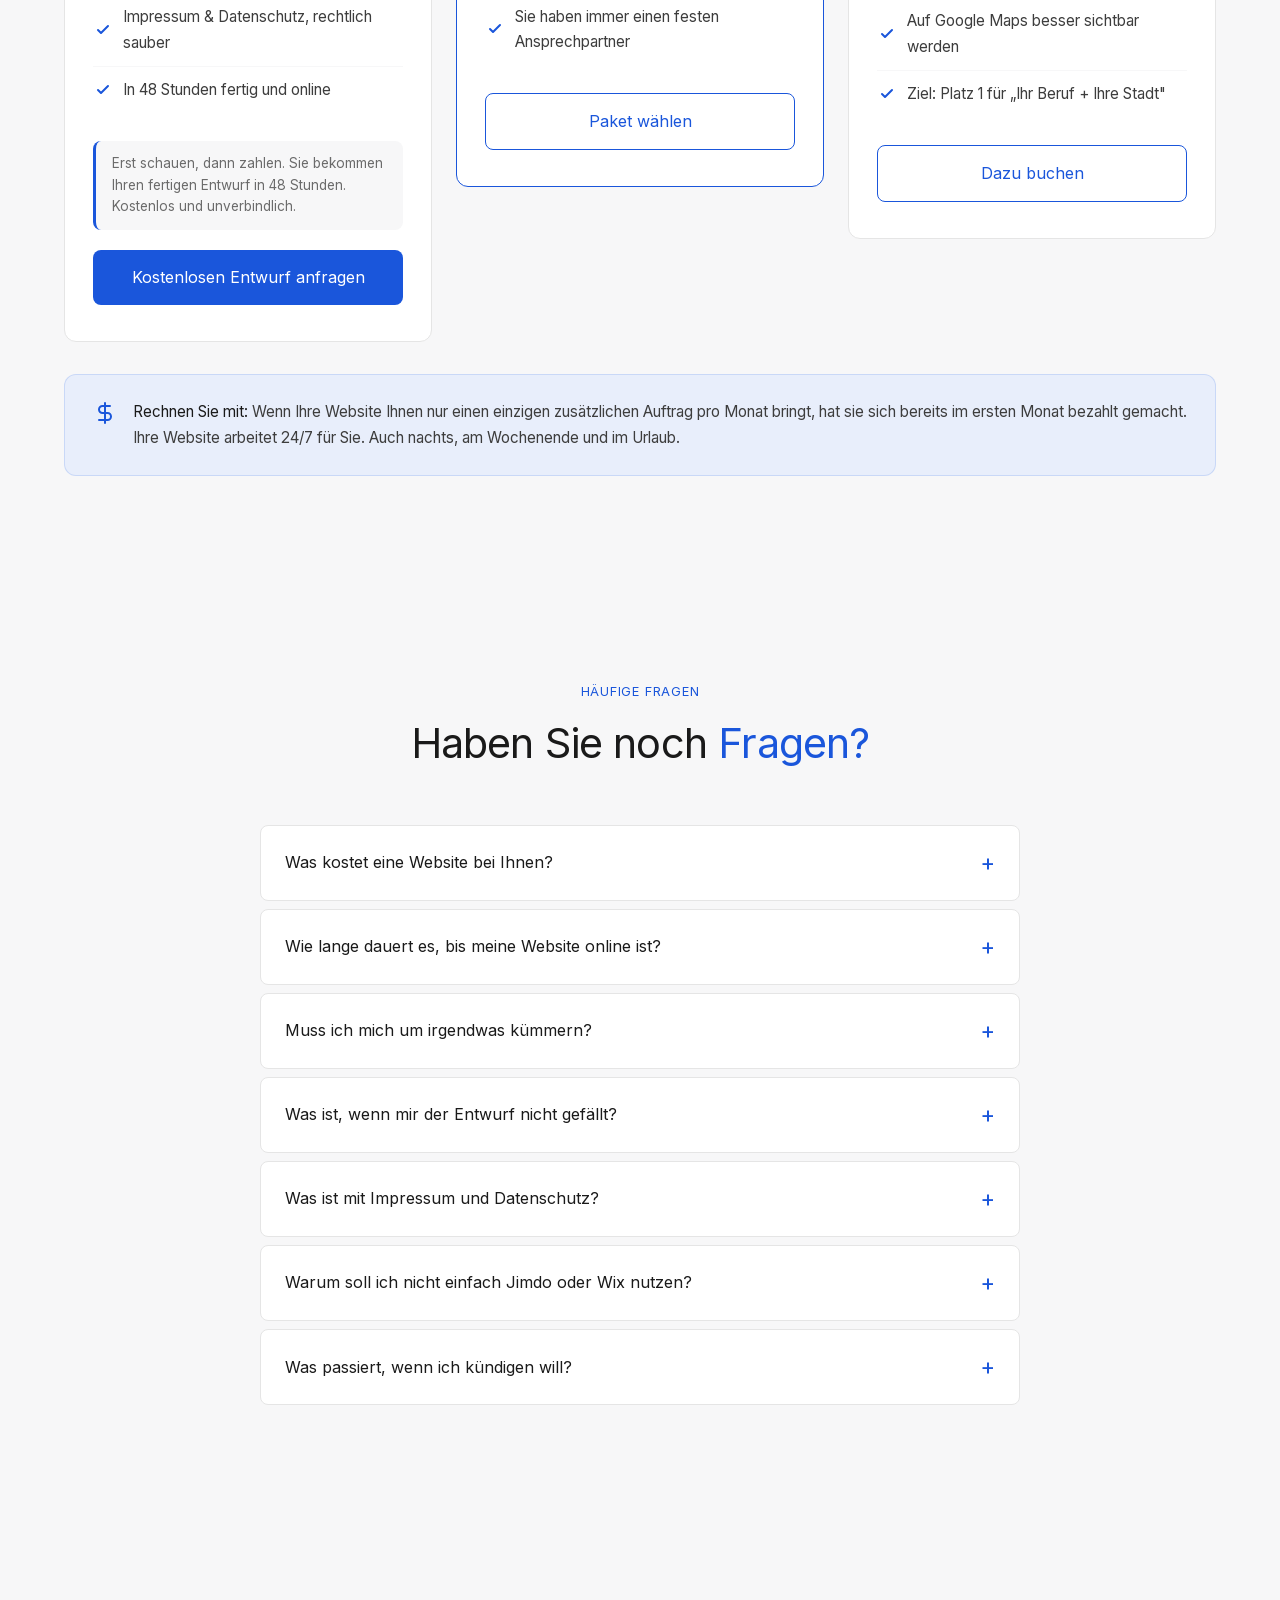
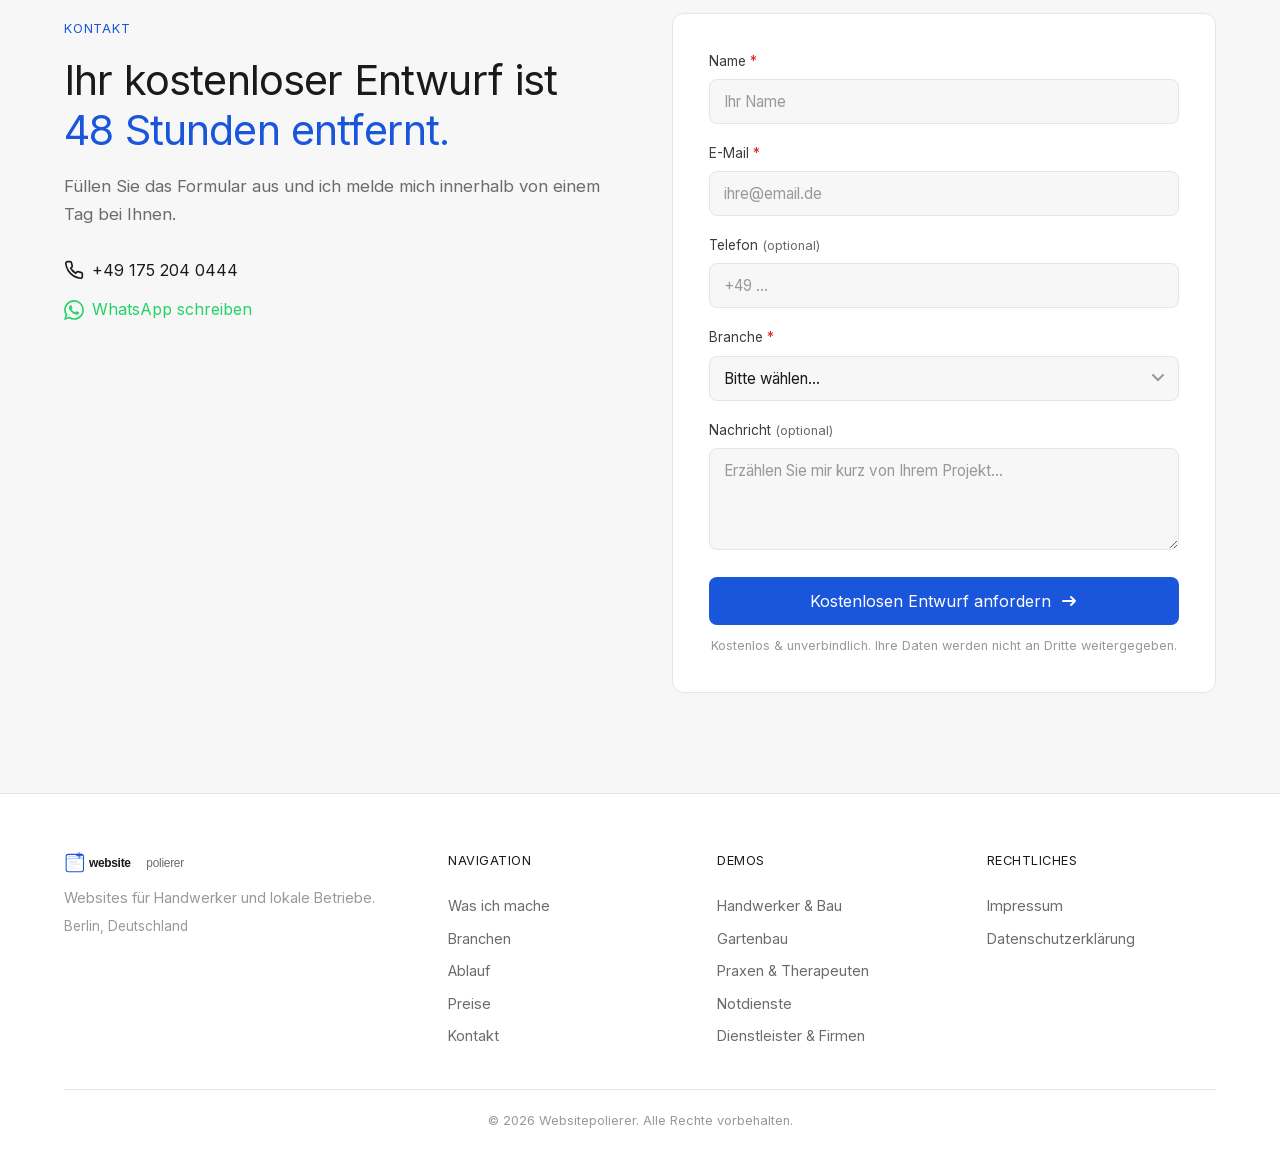
==== commit fdf38248: "price: bump to 2.290€" ====
--- a/website/index.html
+++ b/website/index.html
@@ -4,10 +4,10 @@
   <meta charset="UTF-8">
   <meta name="viewport" content="width=device-width, initial-scale=1.0">
   <title>Websitepolierer – Professionelle Websites für Handwerker & Betriebe in Berlin</title>
-  <meta name="description" content="Maßgeschneiderte Websites für Handwerker, Friseure, Praxen und lokale Betriebe in Berlin. Fertiger Entwurf in 48h – erst schauen, dann zahlen. Ab 1.500€ Festpreis.">
+  <meta name="description" content="Maßgeschneiderte Websites für Handwerker, Friseure, Praxen und lokale Betriebe in Berlin. Fertiger Entwurf in 48h – erst schauen, dann zahlen. Ab 2.290€ Festpreis.">
   <meta name="keywords" content="Website Handwerker, Website erstellen lassen, Webdesign Berlin, Handwerker Website, Physiotherapie Website, Website Gartenbau, Webdesign Handwerker Berlin">
   <meta property="og:title" content="Websitepolierer – Professionelle Websites für Handwerker & Betriebe in Berlin">
-  <meta property="og:description" content="Maßgeschneiderte Websites für Handwerker, Friseure, Praxen und lokale Betriebe in Berlin. Fertiger Entwurf in 48h – erst schauen, dann zahlen. Ab 1.500€ Festpreis.">
+  <meta property="og:description" content="Maßgeschneiderte Websites für Handwerker, Friseure, Praxen und lokale Betriebe in Berlin. Fertiger Entwurf in 48h – erst schauen, dann zahlen. Ab 2.290€ Festpreis.">
   <meta property="og:type" content="website">
   <meta property="og:url" content="https://websitepolierer.de">
   <meta property="og:image" content="https://websitepolierer.de/assets/og-image.png">
@@ -707,7 +707,7 @@
             <h3 class="pricing__card-name">Ihre neue Website</h3>
             <div class="pricing__card-price">
               <span class="pricing__currency">€</span>
-              <span class="pricing__amount">1.500</span>
+              <span class="pricing__amount">2.290</span>
             </div>
             <p class="pricing__card-note">Einmalig · Hälfte vorher, Hälfte wenn die Seite steht</p>
           </div>
@@ -827,7 +827,7 @@
         <details class="faq__item anim-fade-up" data-delay="0">
           <summary class="faq__question">Was kostet eine Website bei Ihnen?</summary>
           <div class="faq__answer">
-            <p>Eine fertige Website kostet einmalig 1.500 €. Die Hälfte zahlen Sie vorher, die andere Hälfte erst, wenn die Seite steht und Ihnen gefällt. Optional gibt es das Betreuungspaket für 79 €/Monat, jederzeit kündbar.</p>
+            <p>Eine fertige Website kostet einmalig 2.290 €. Die Hälfte zahlen Sie vorher, die andere Hälfte erst, wenn die Seite steht und Ihnen gefällt. Optional gibt es das Betreuungspaket für 79 €/Monat, jederzeit kündbar.</p>
           </div>
         </details>
         <details class="faq__item anim-fade-up" data-delay="50">
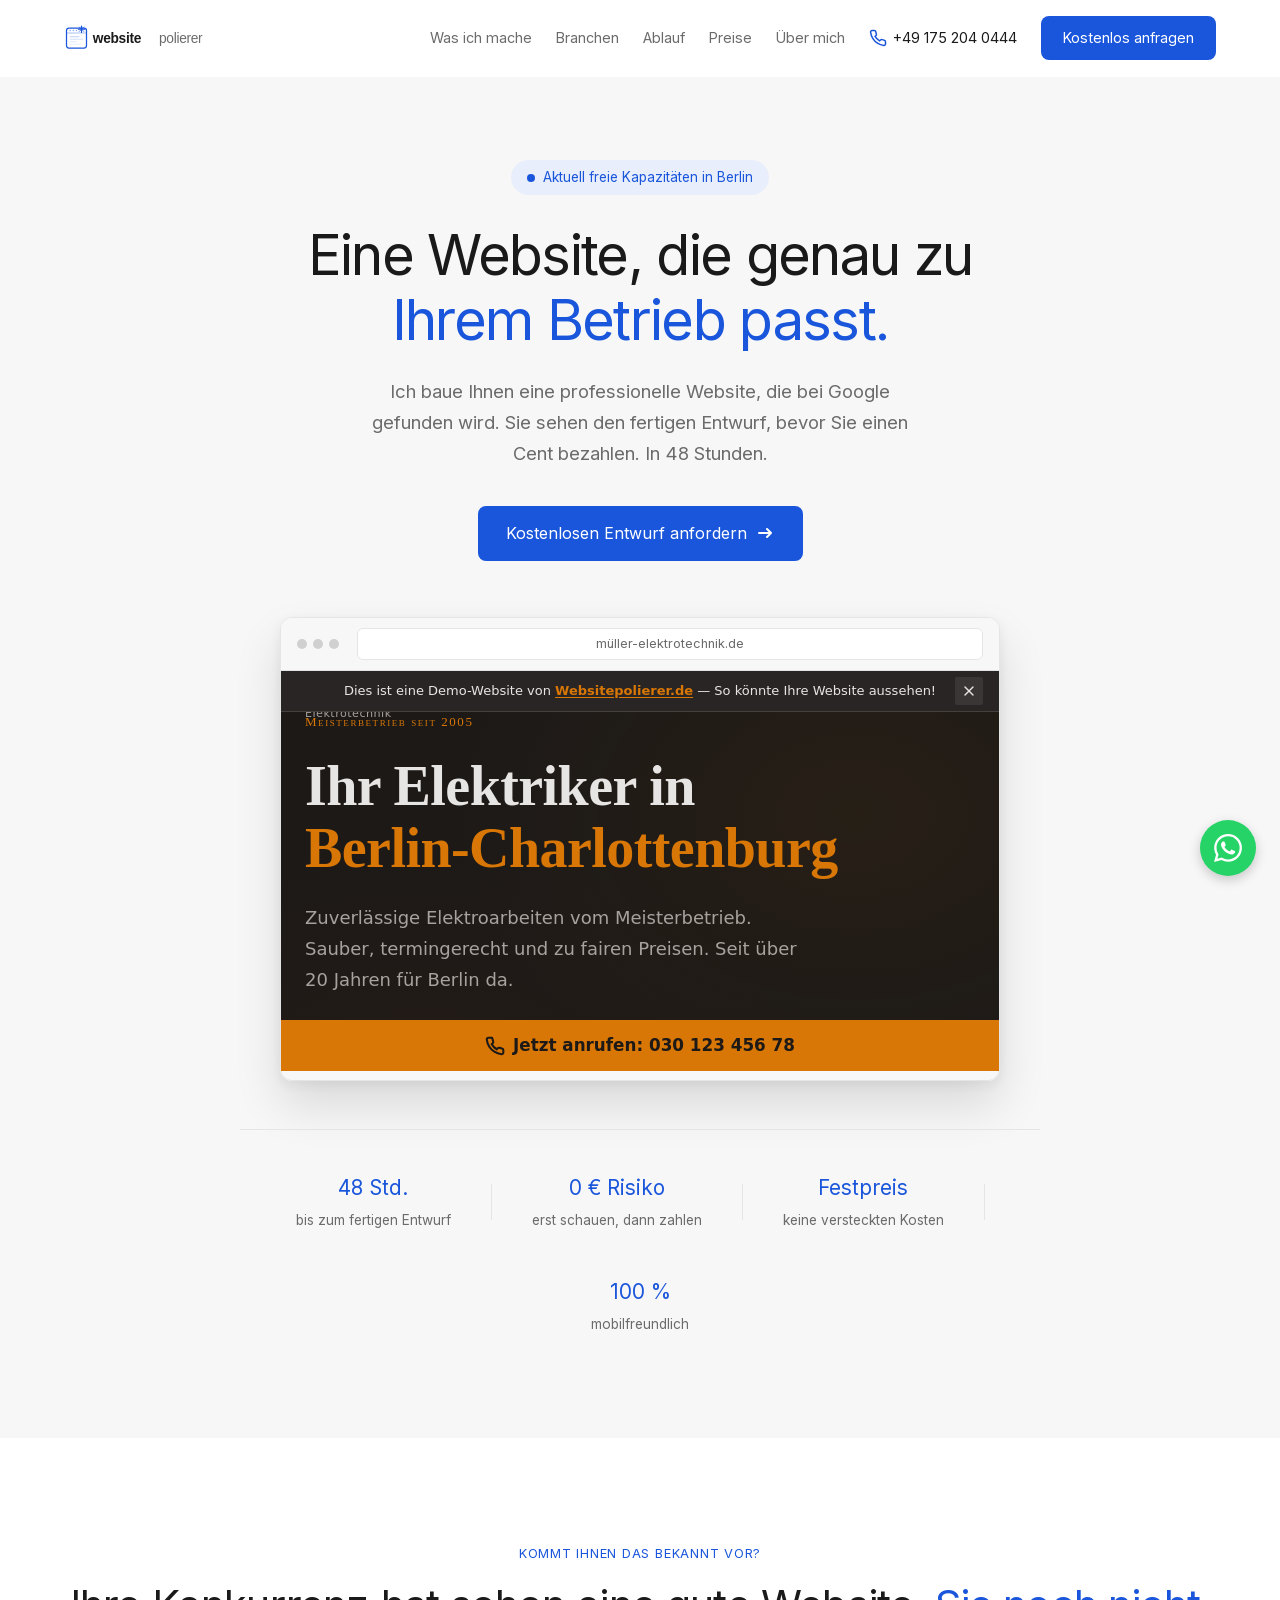
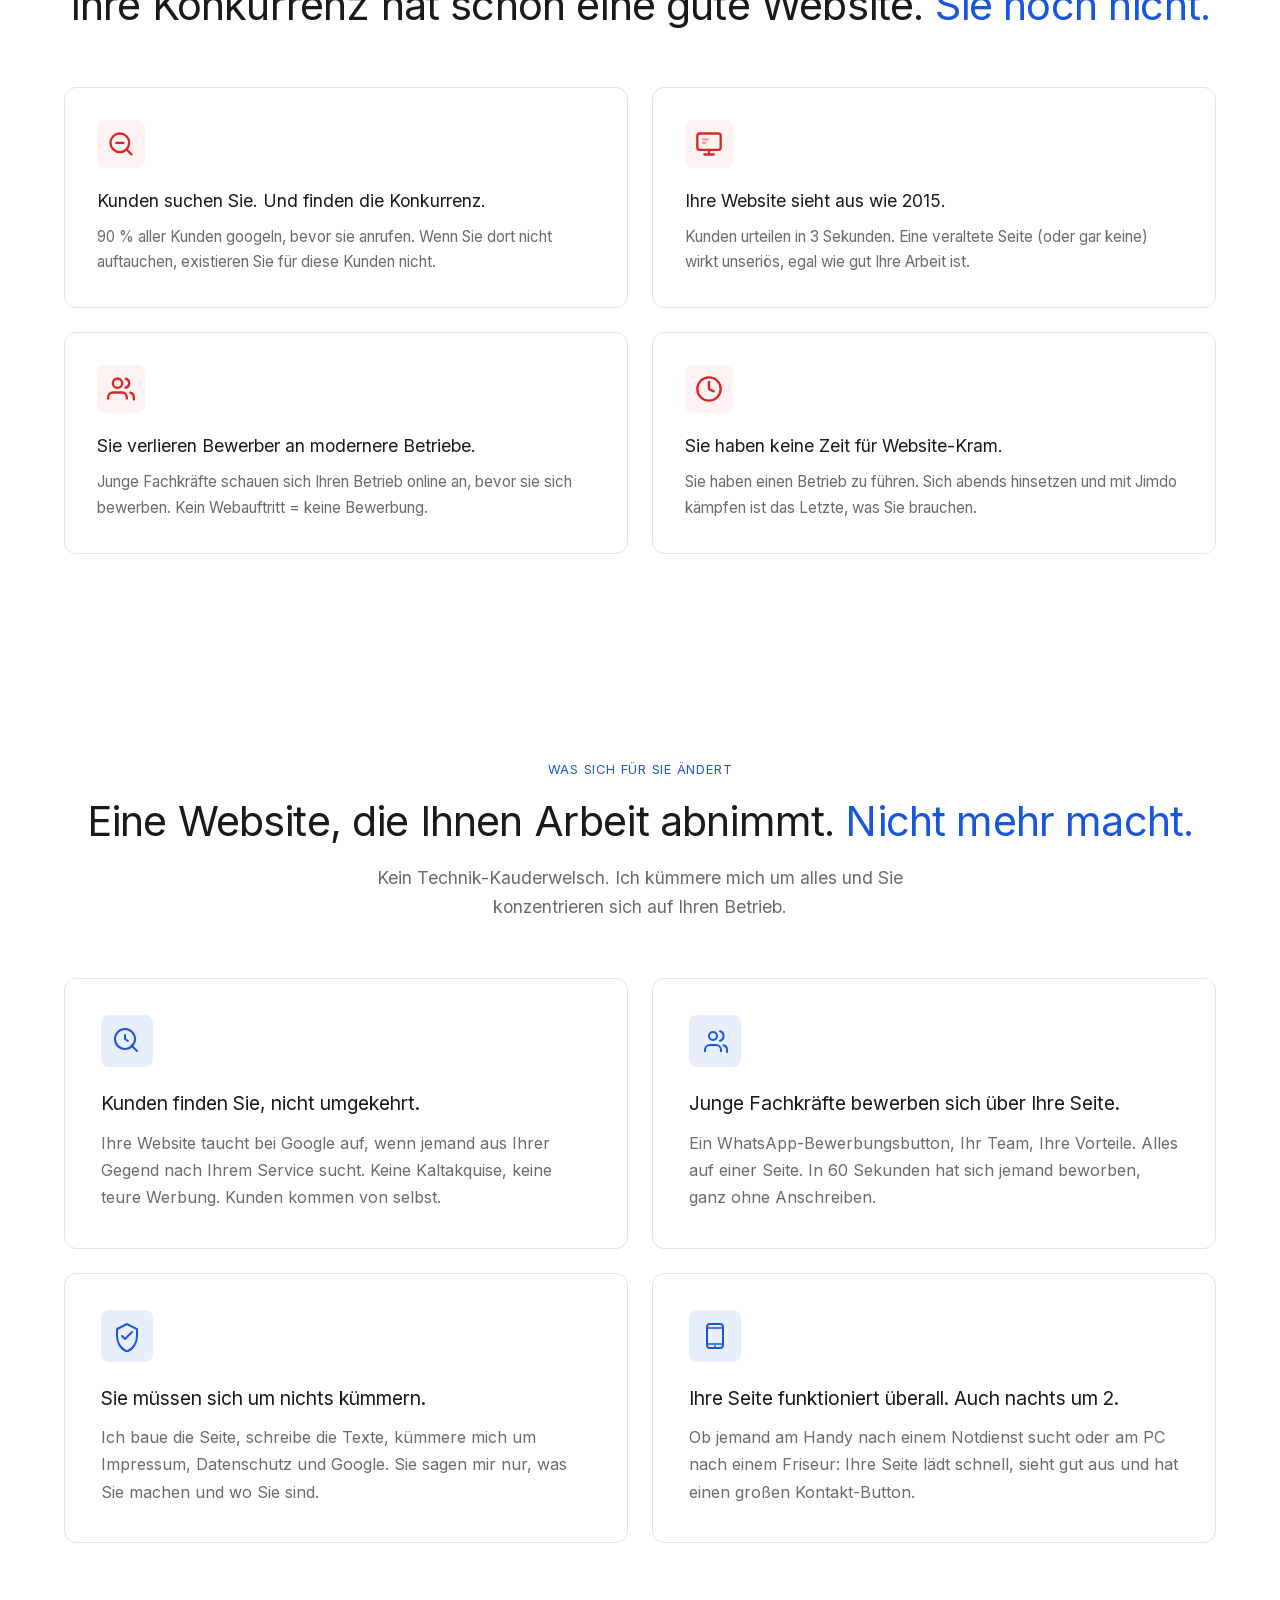
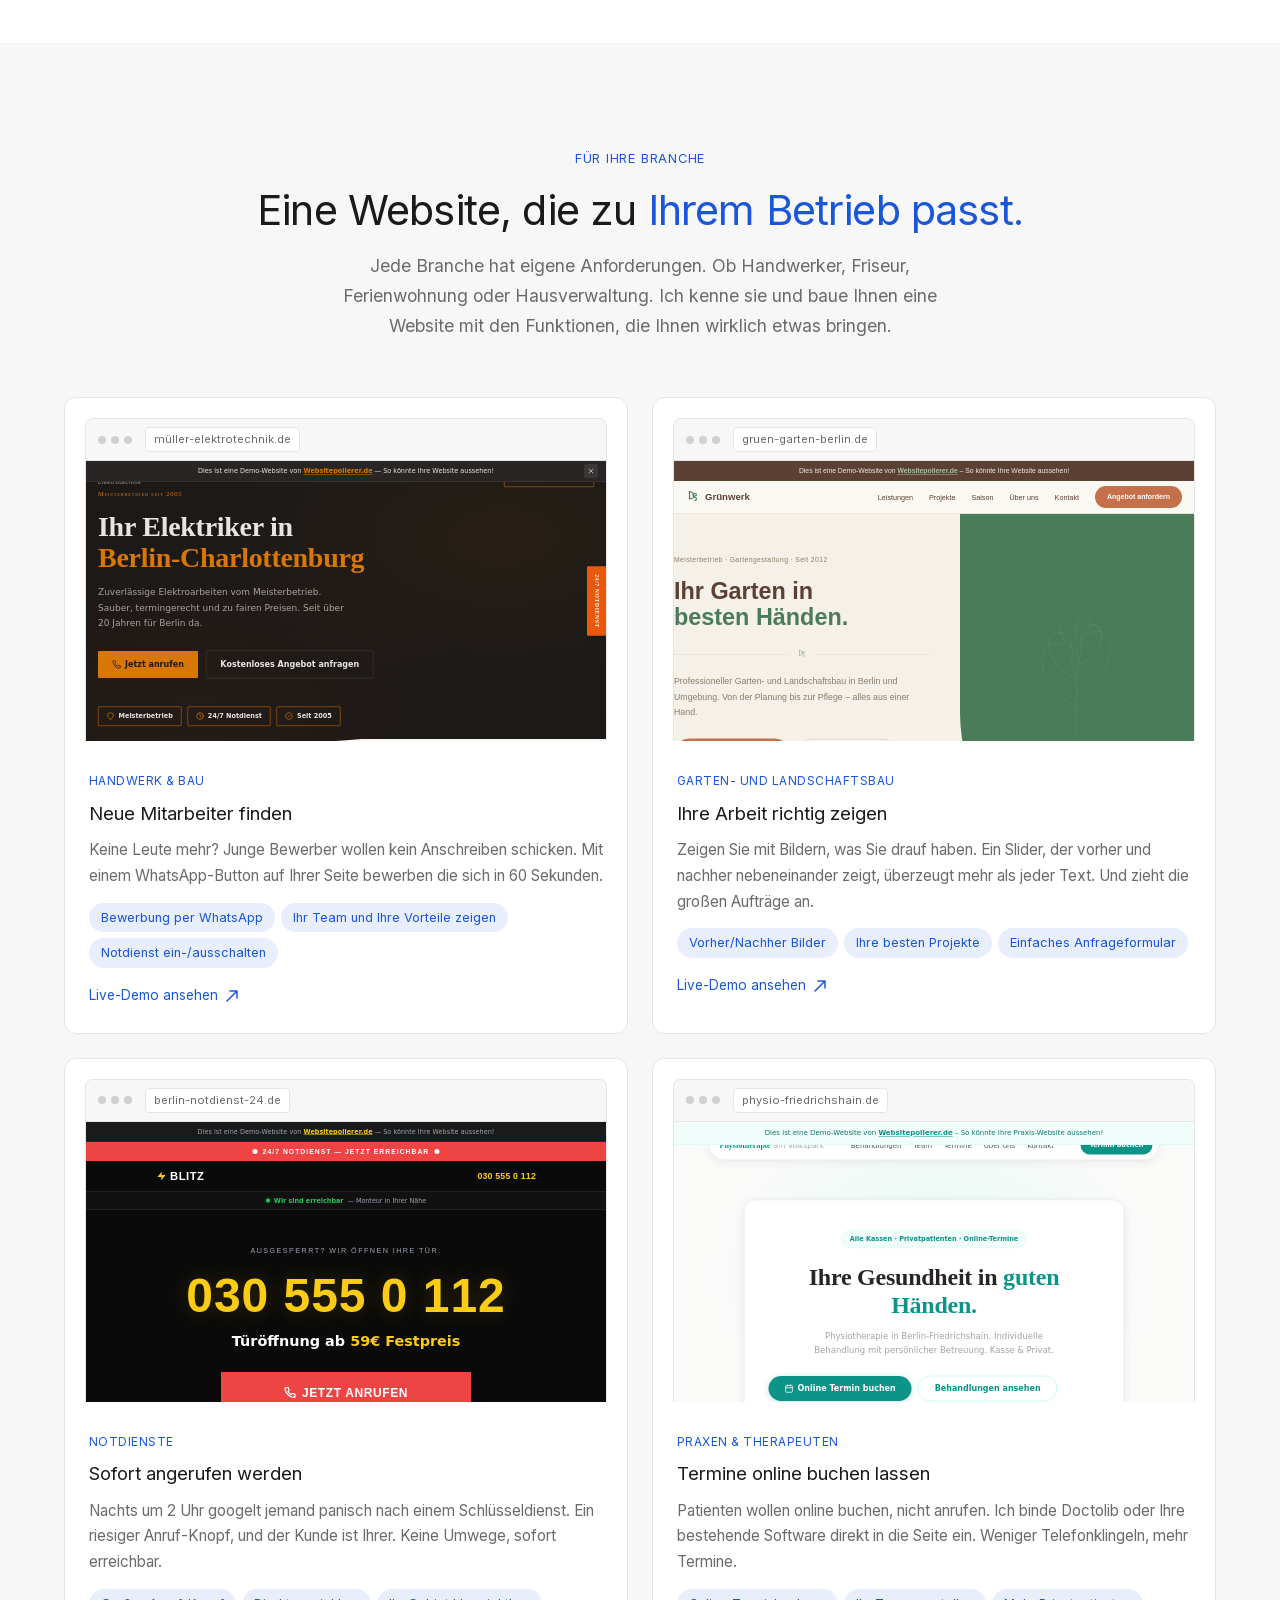
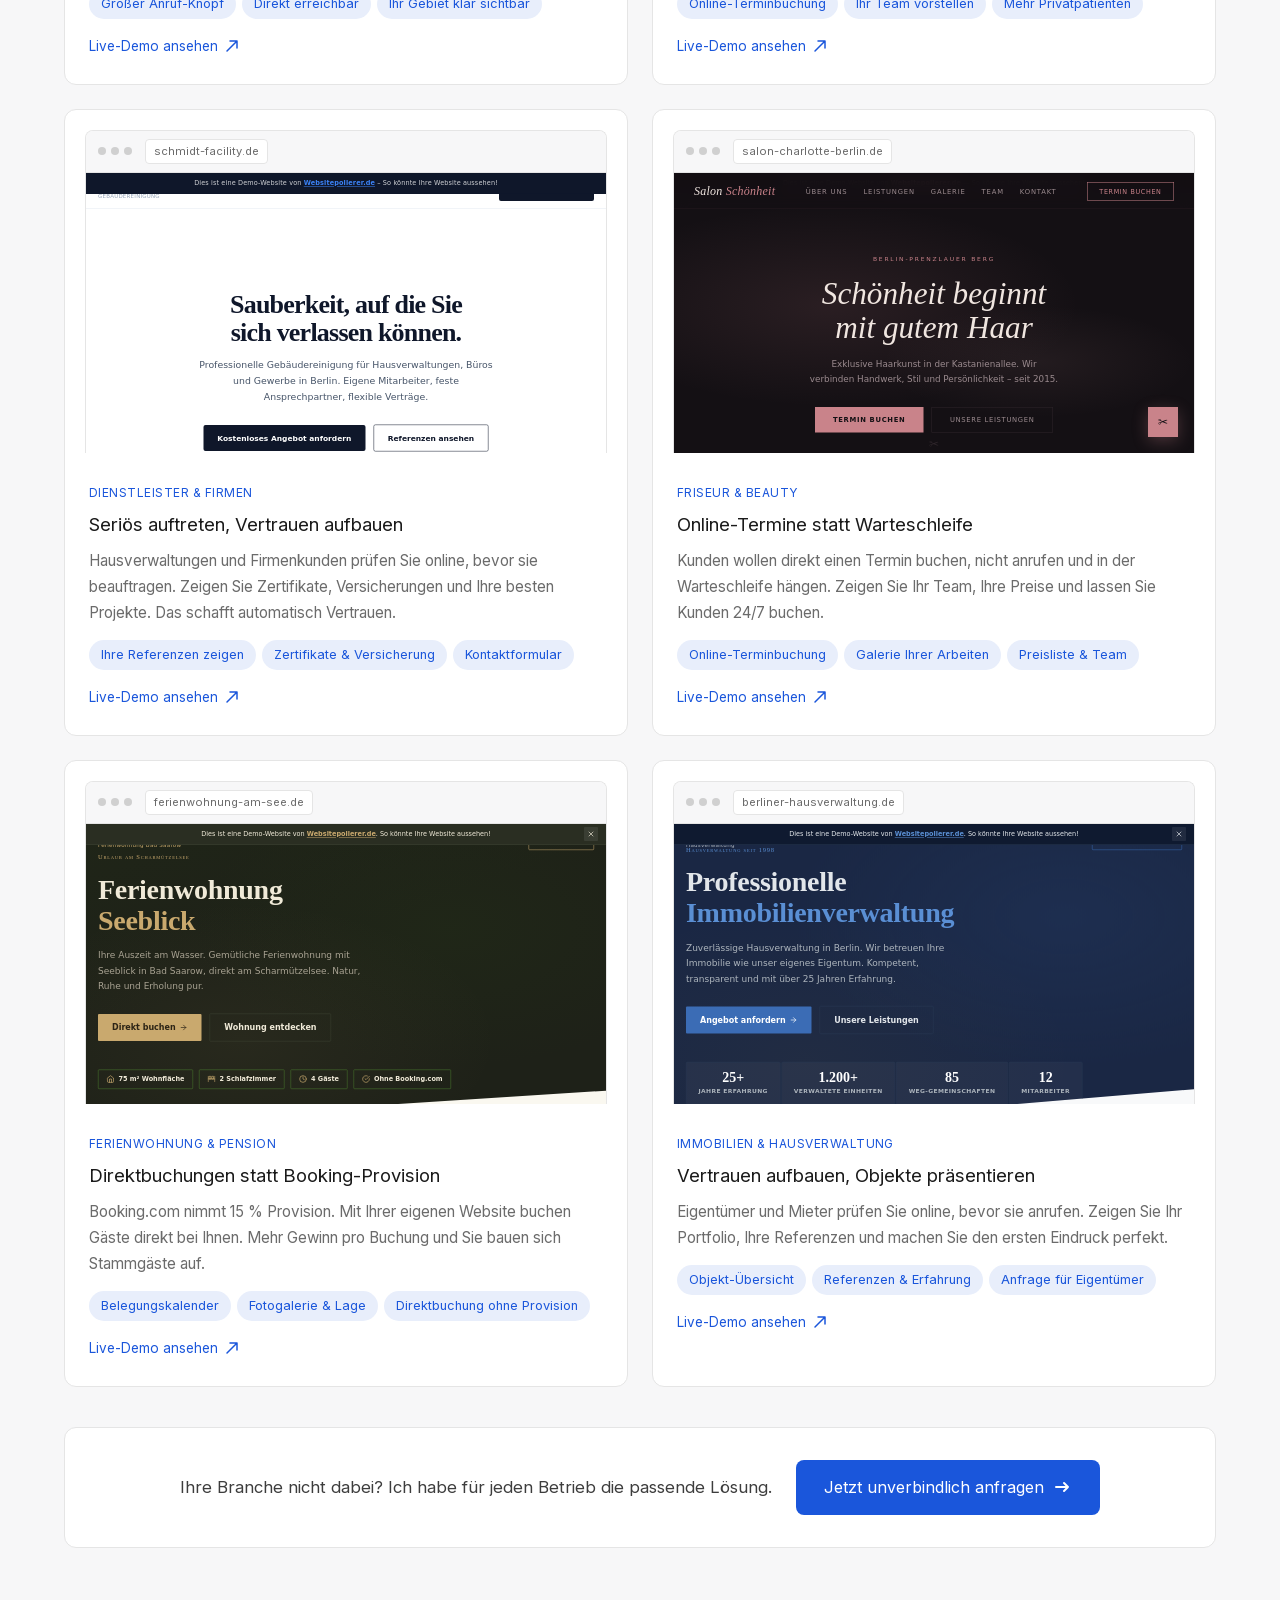
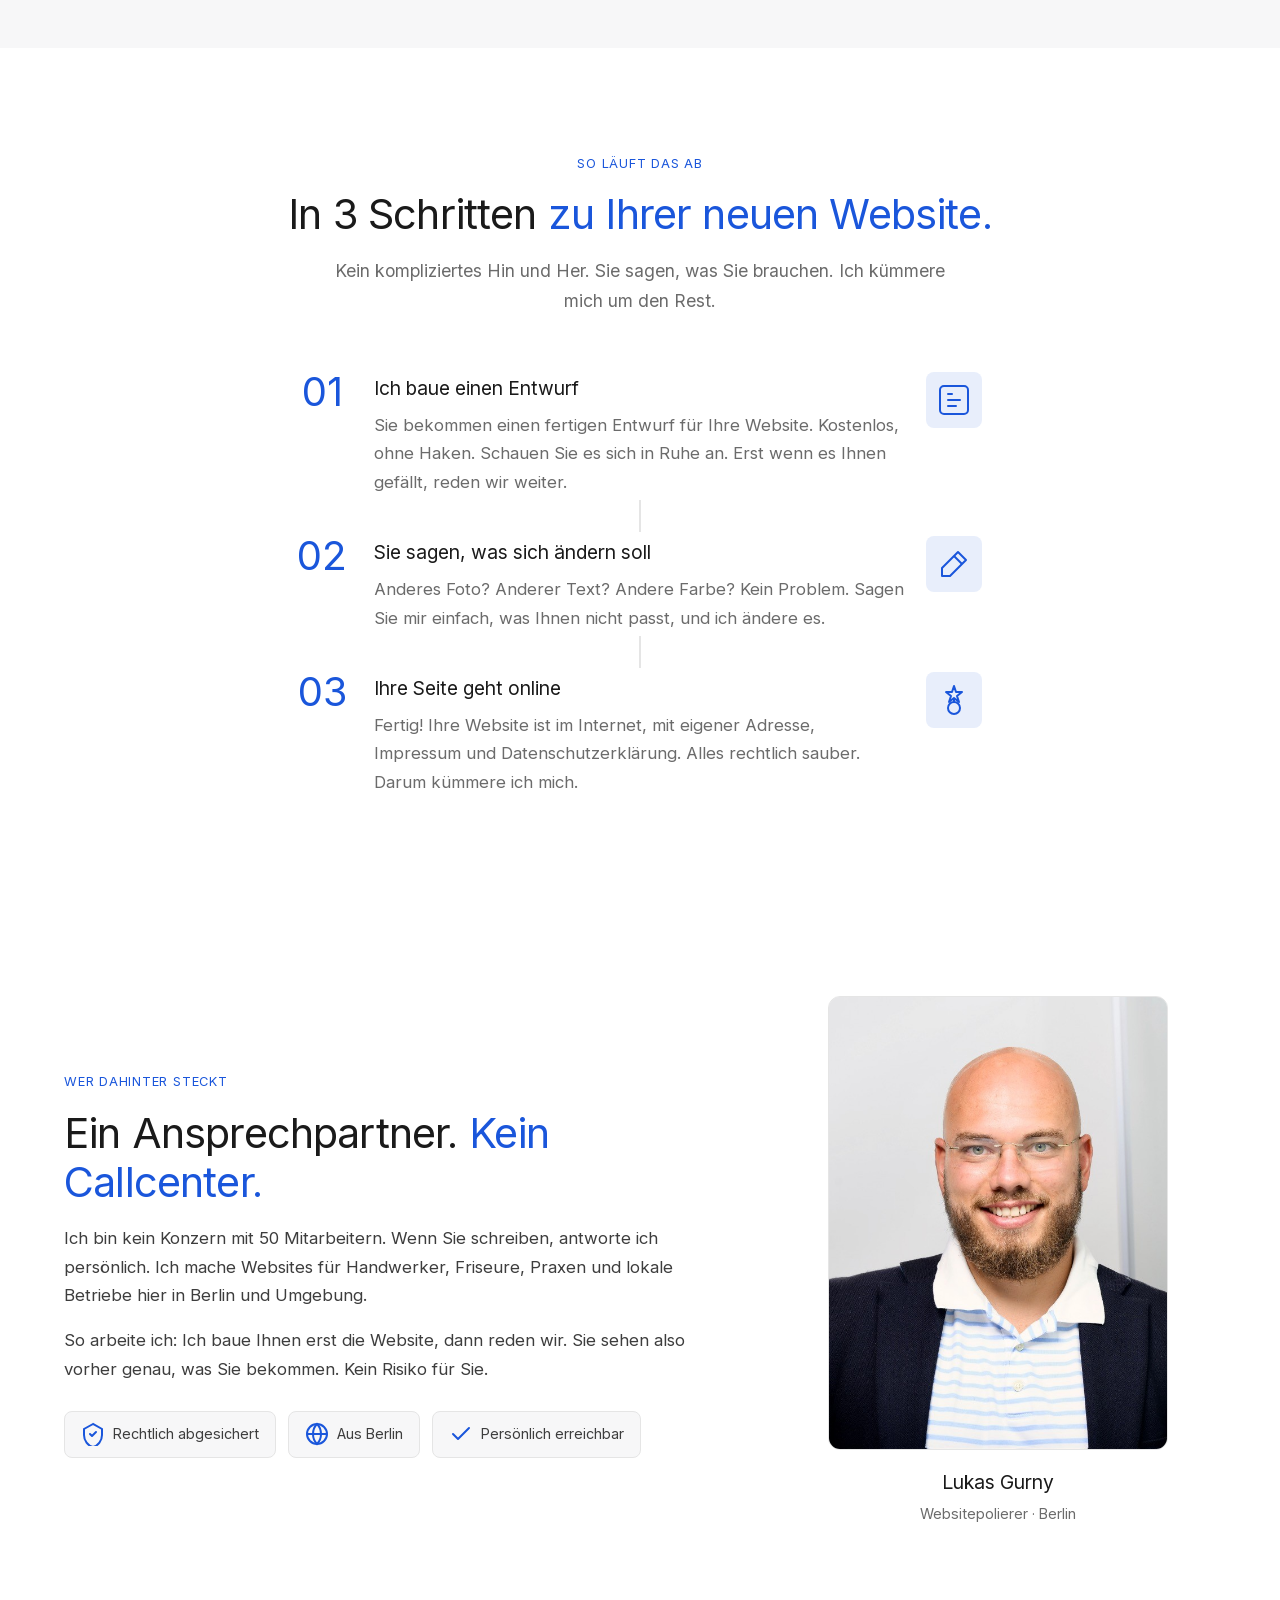
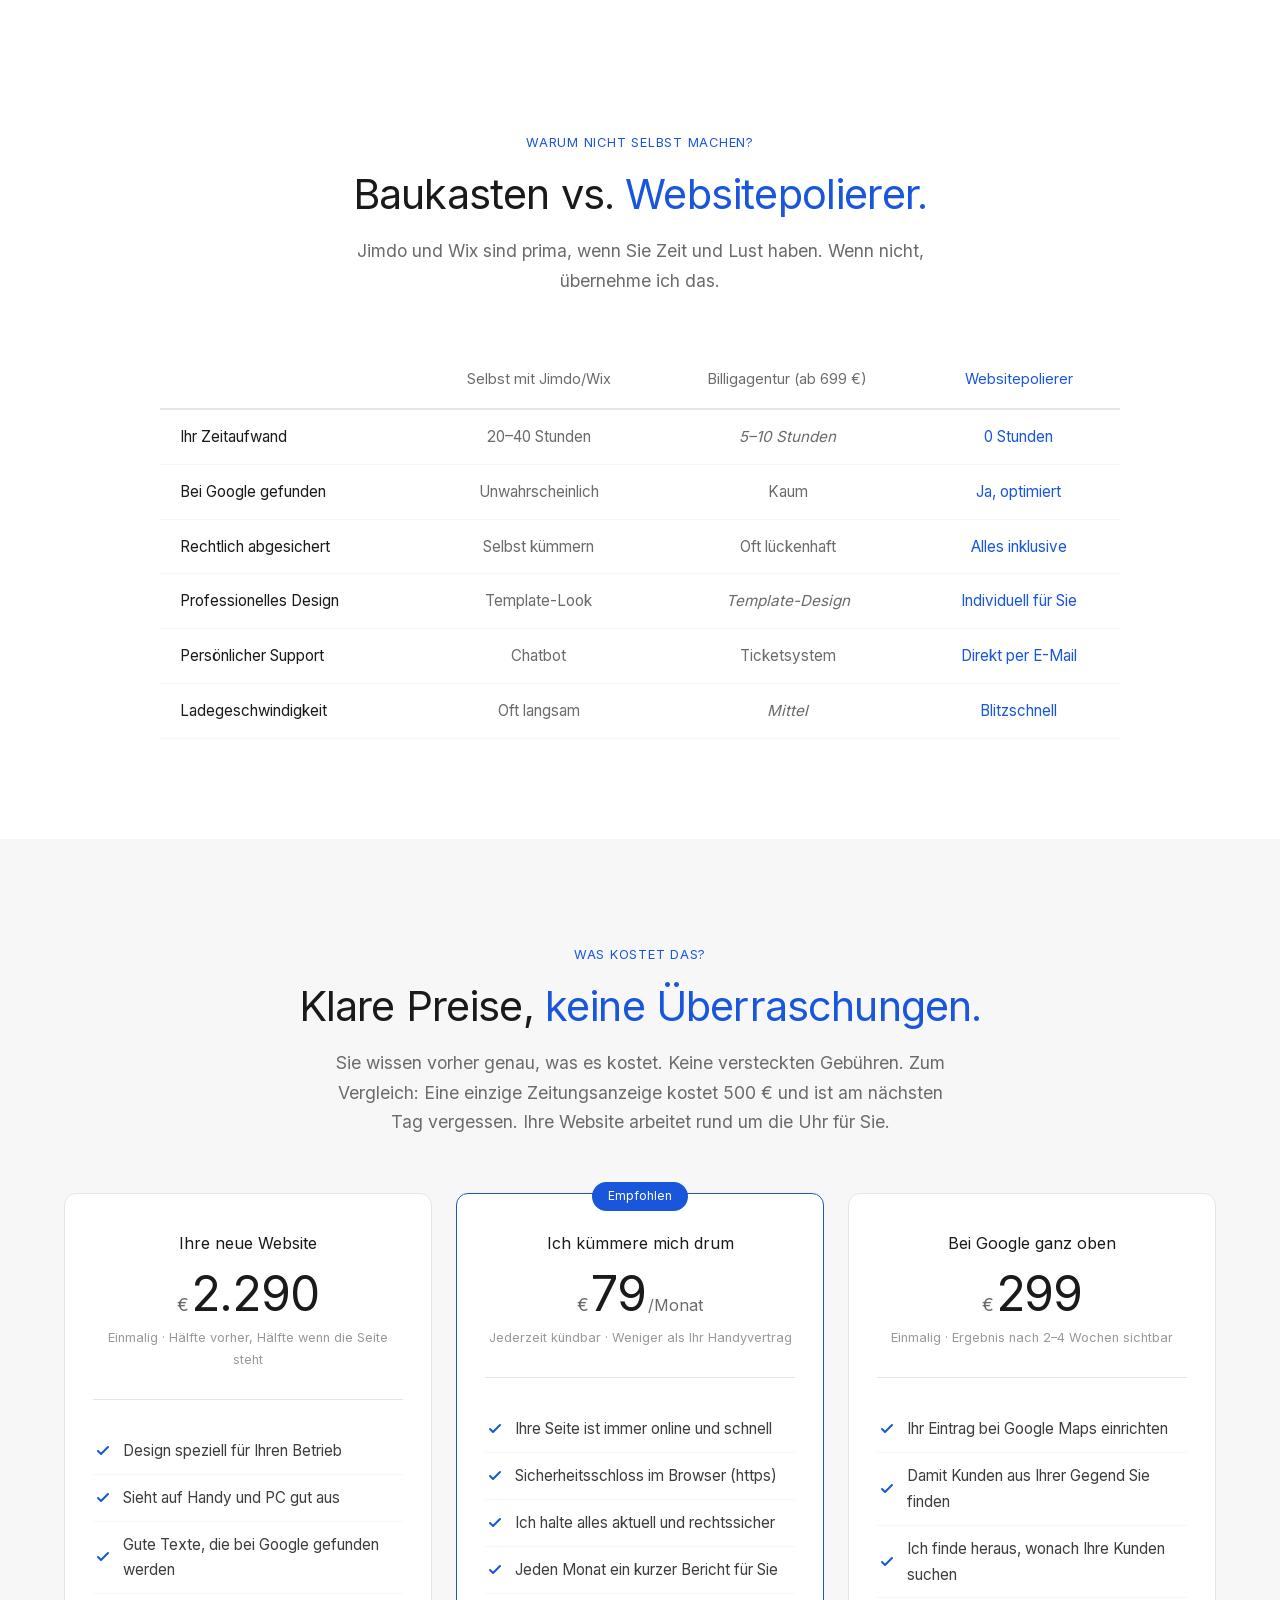
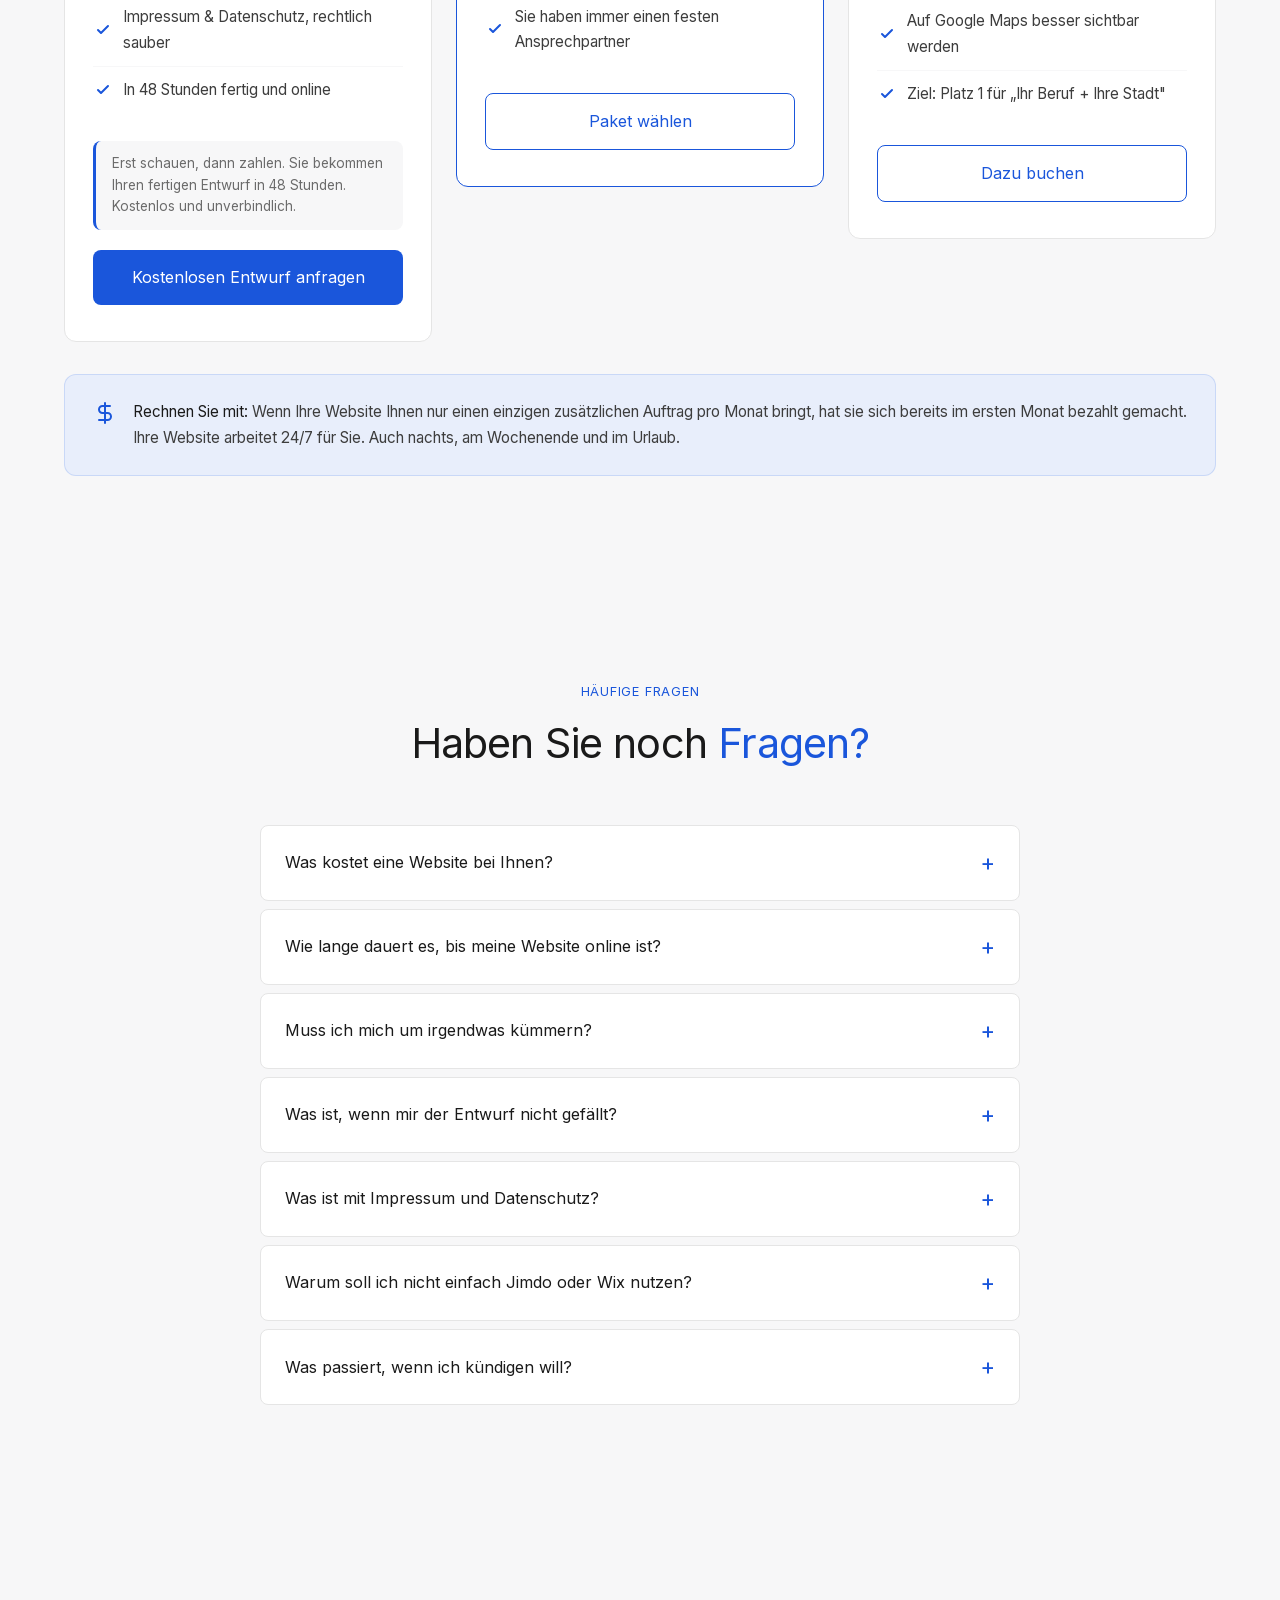
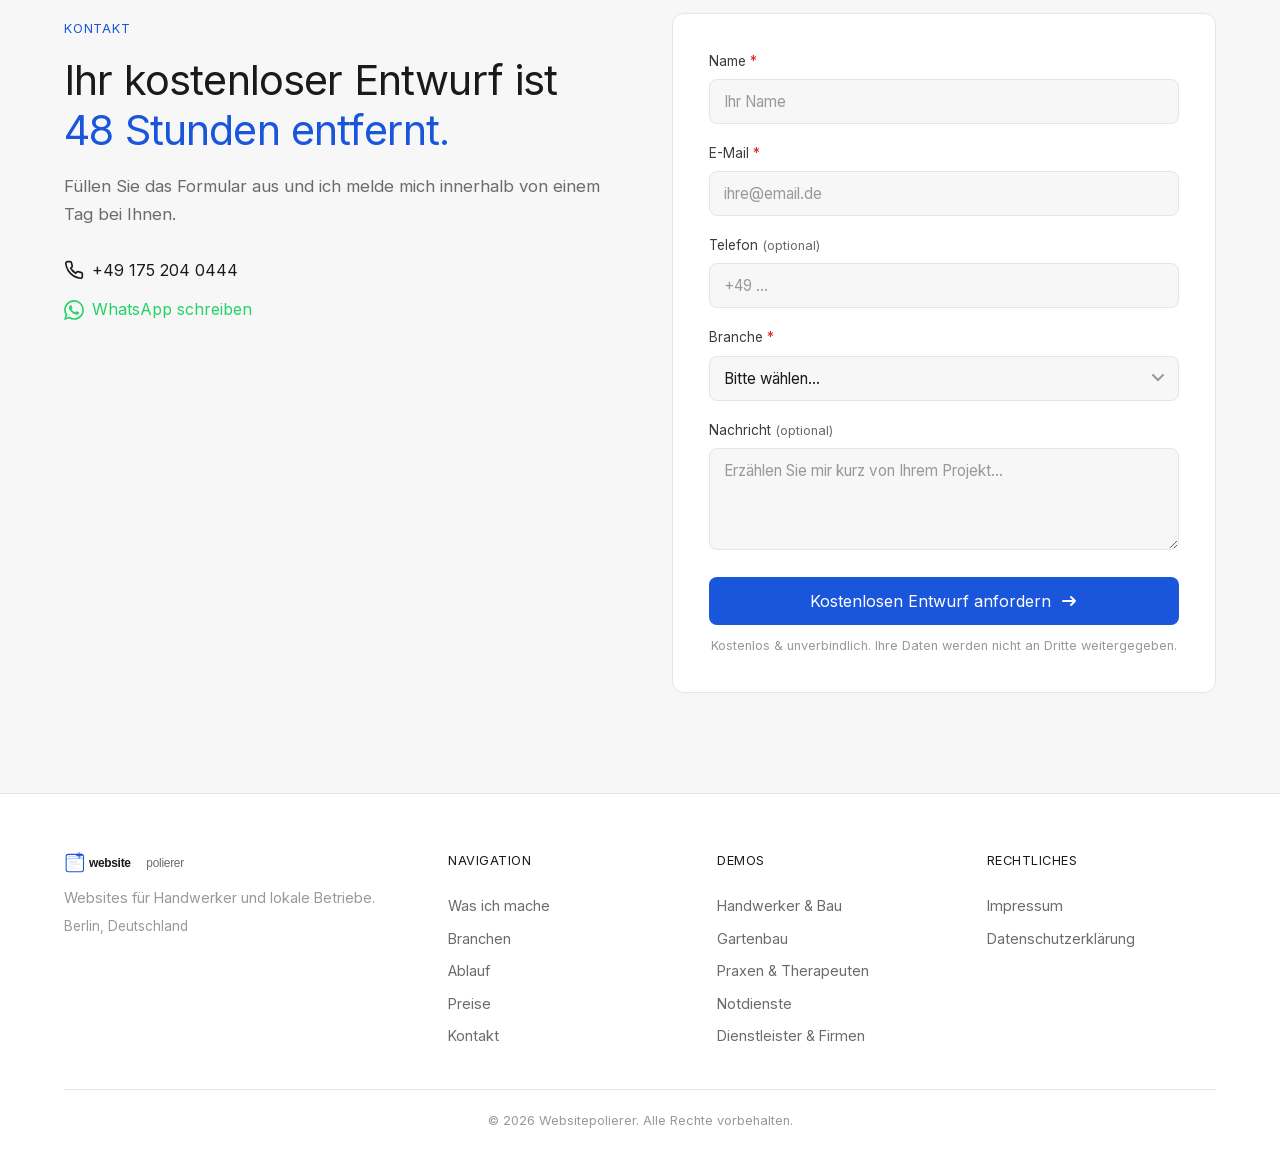
==== commit 568d1ed4: "fix: SEO basics, DSGVO compliance, JS crash, cleanup - Add robots.txt + sitemap.xml (11 URLs) - Add " ====
--- a/website/index.html
+++ b/website/index.html
@@ -10,6 +10,7 @@
   <meta property="og:description" content="Maßgeschneiderte Websites für Handwerker, Friseure, Praxen und lokale Betriebe in Berlin. Fertiger Entwurf in 48h – erst schauen, dann zahlen. Ab 2.290€ Festpreis.">
   <meta property="og:type" content="website">
   <meta property="og:url" content="https://websitepolierer.de">
+  <link rel="canonical" href="https://websitepolierer.de/">
   <meta property="og:image" content="https://websitepolierer.de/assets/og-image.png">
   <meta property="og:image:width" content="1200">
   <meta property="og:image:height" content="630">
--- a/website/style.css
+++ b/website/style.css
@@ -225,7 +225,7 @@
 .nav__links {
   display: flex;
   align-items: center;
-  gap: 32px;
+  gap: 24px;
 }
 
 .nav__link {
@@ -1751,6 +1751,7 @@
   font-weight: 600;
   color: var(--text-dark);
   transition: color var(--transition);
+  white-space: nowrap;
 }
 
 .nav__phone:hover {
@@ -1994,13 +1995,7 @@
    NAV EMAIL (same style as phone)
    ======================================== */
 .nav__email {
-  display: flex;
-  align-items: center;
-  gap: 6px;
-  font-size: 0.9rem;
-  font-weight: 600;
-  color: var(--text-dark);
-  transition: color var(--transition);
+  display: none;
 }
 
 .nav__email:hover {
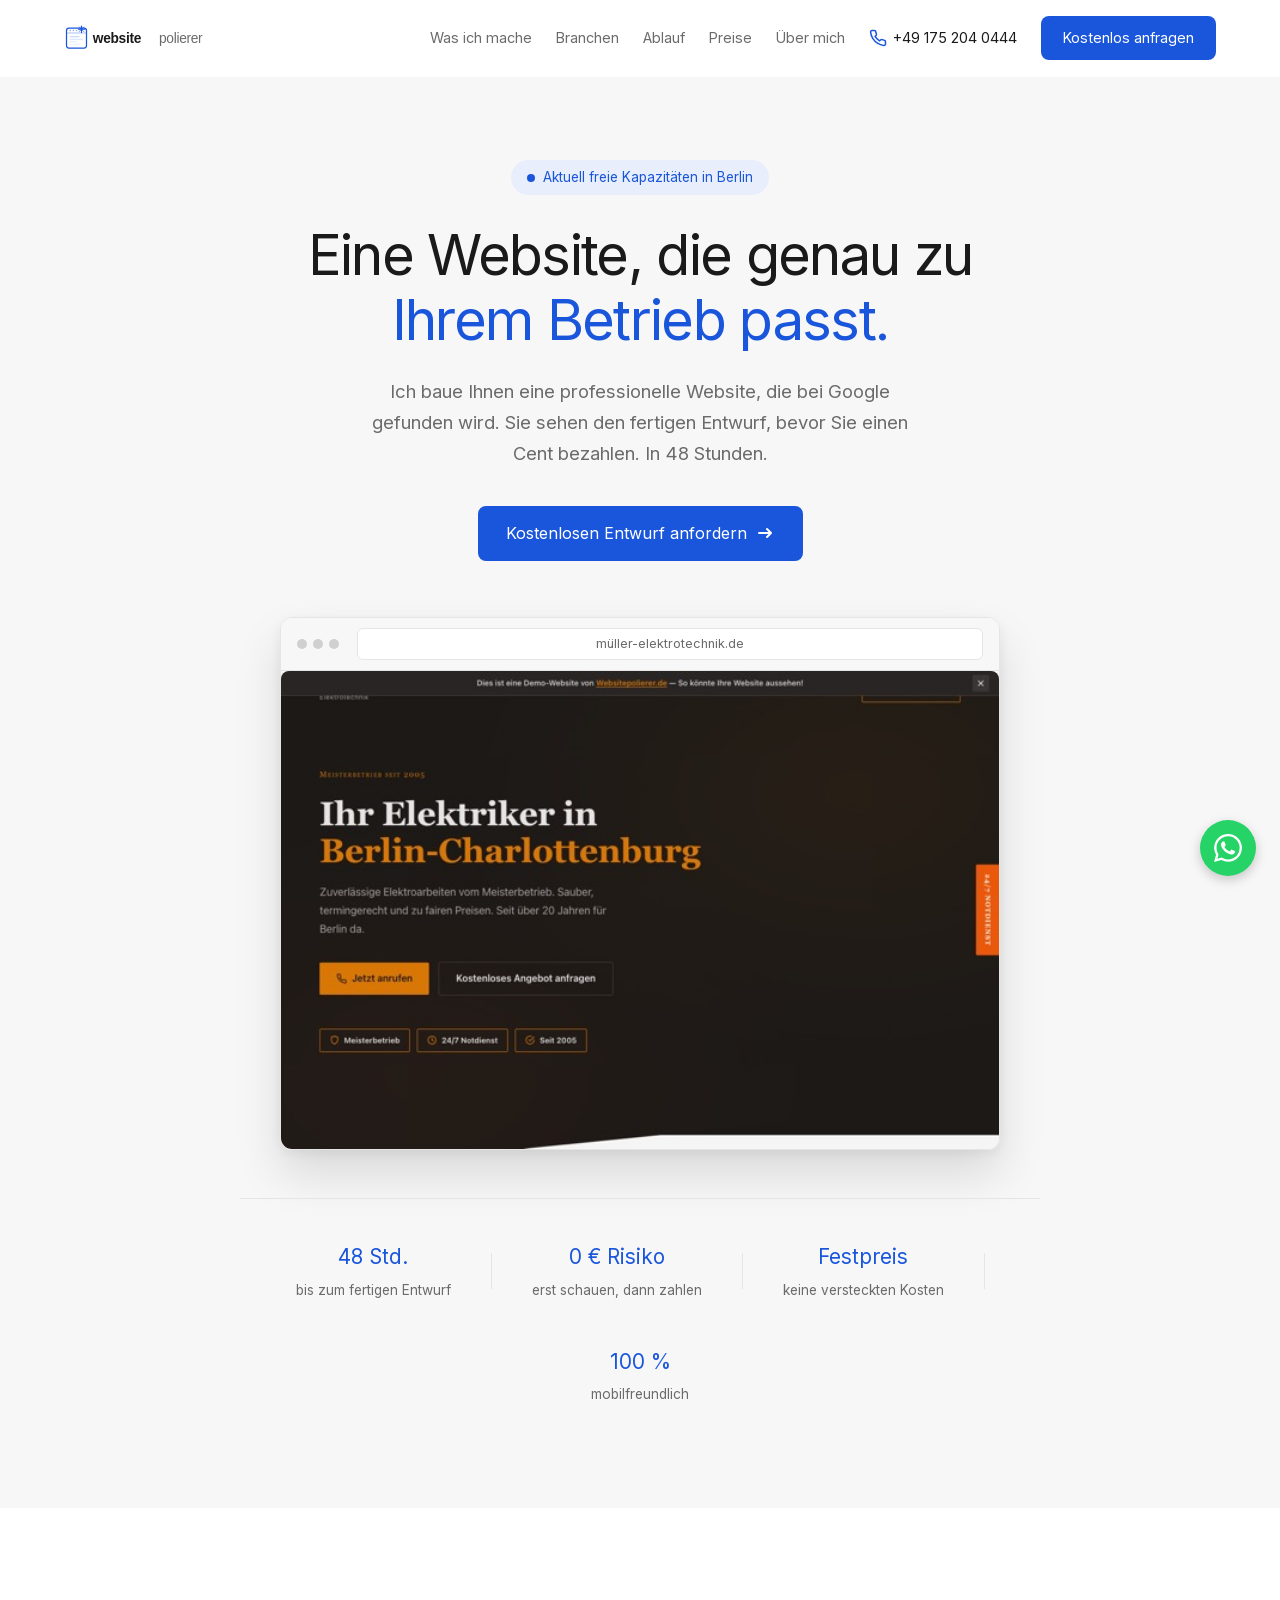
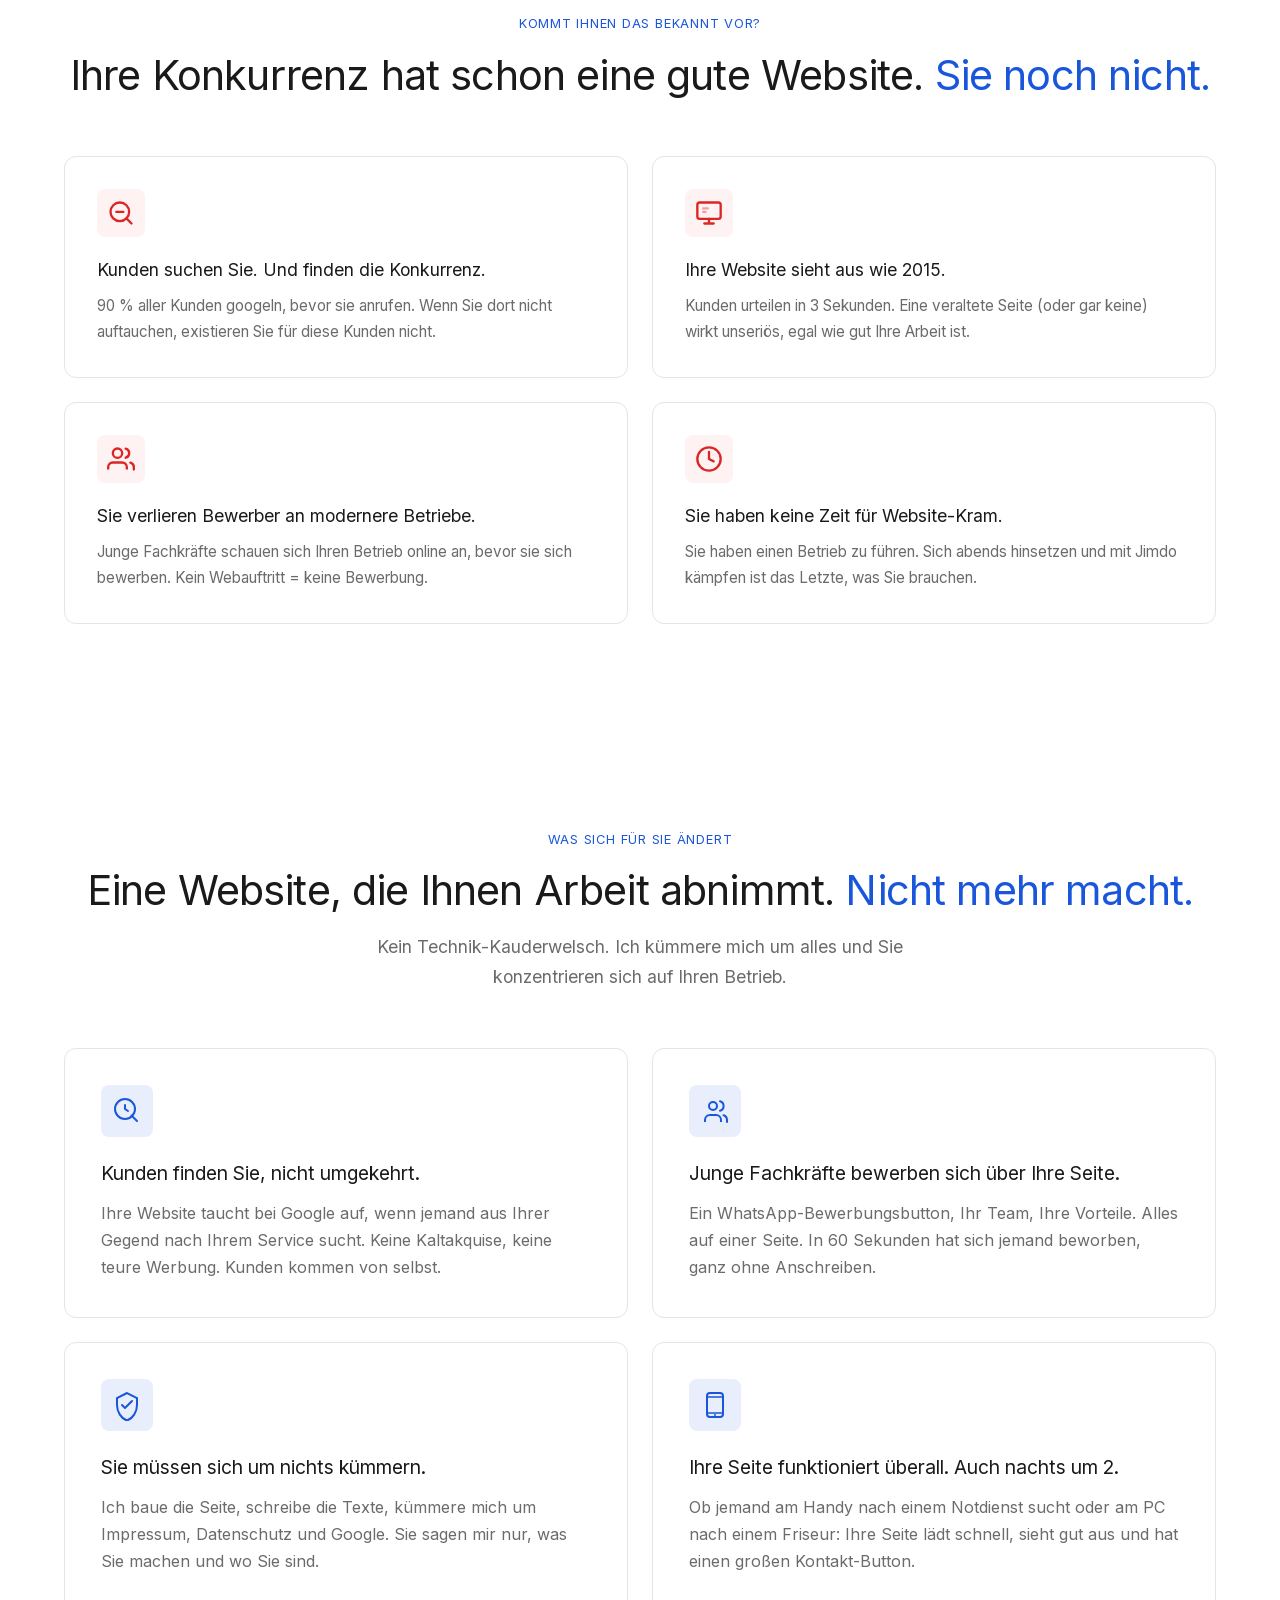
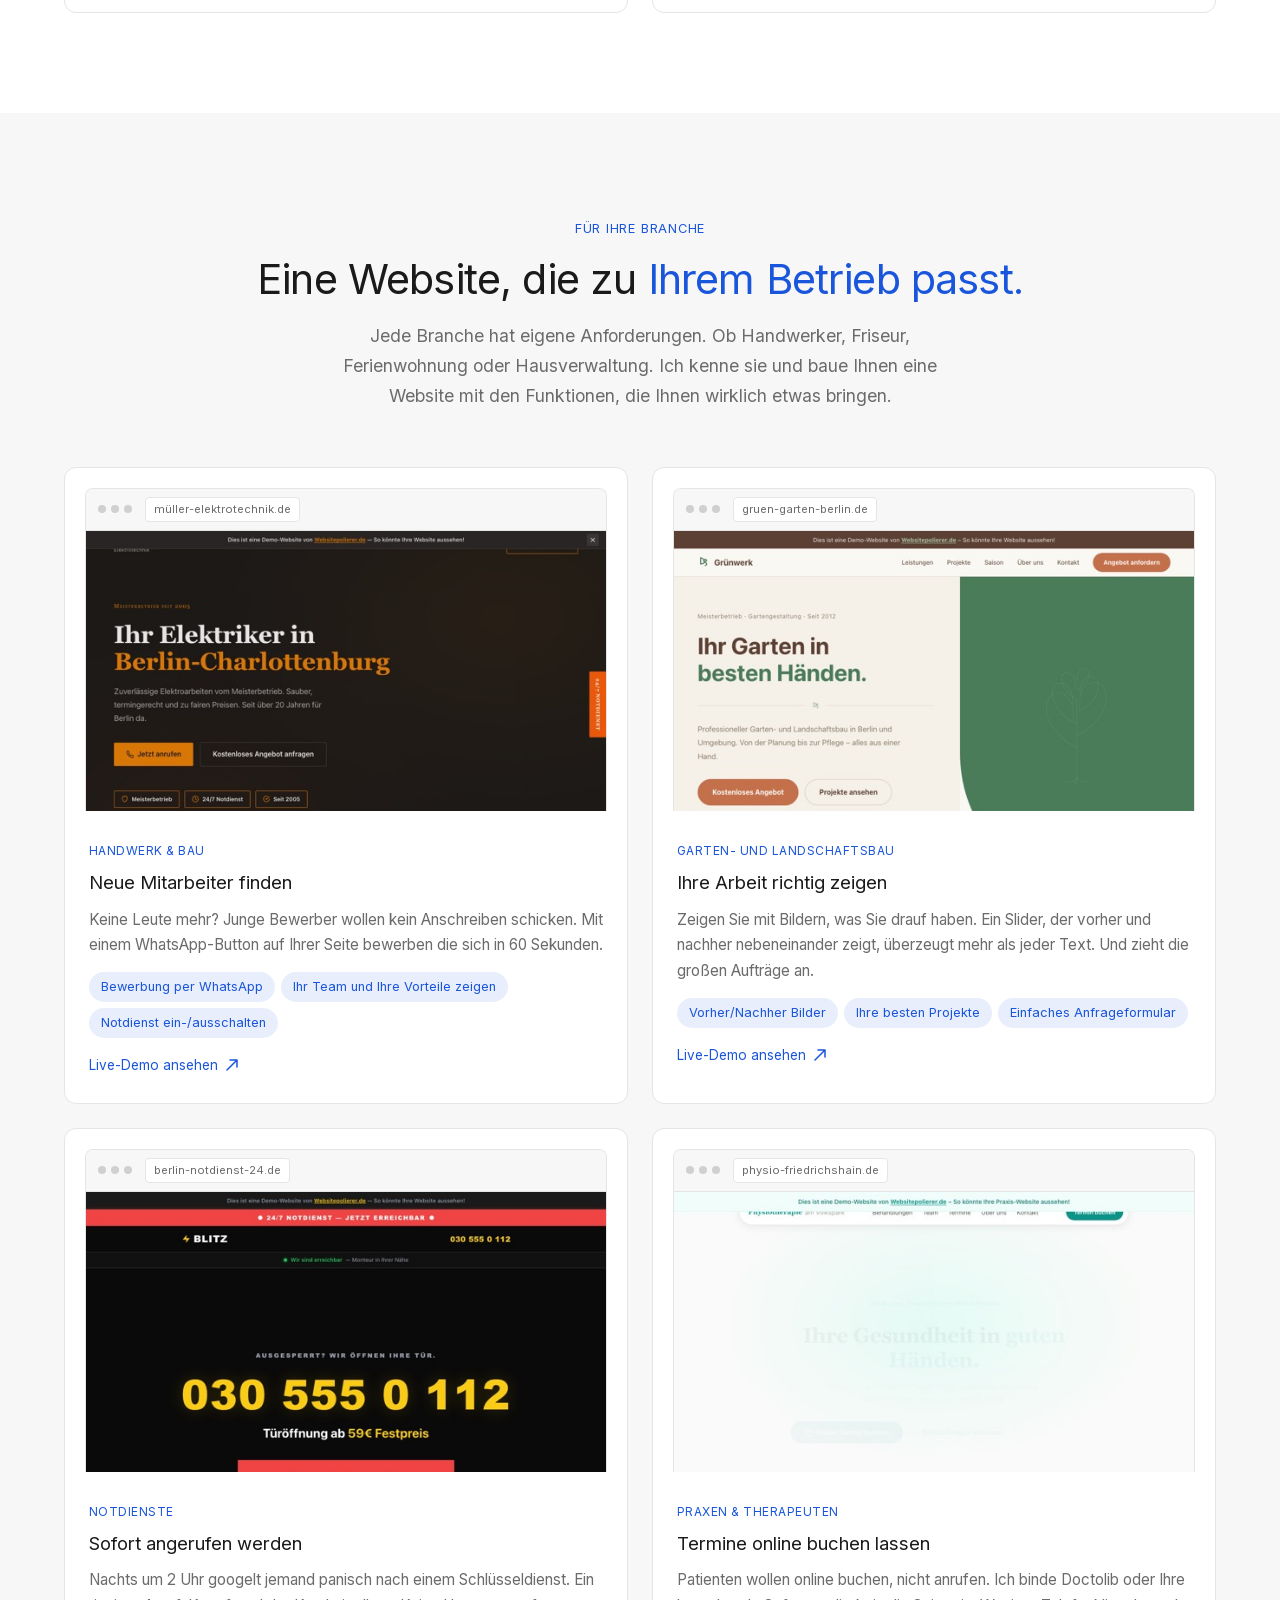
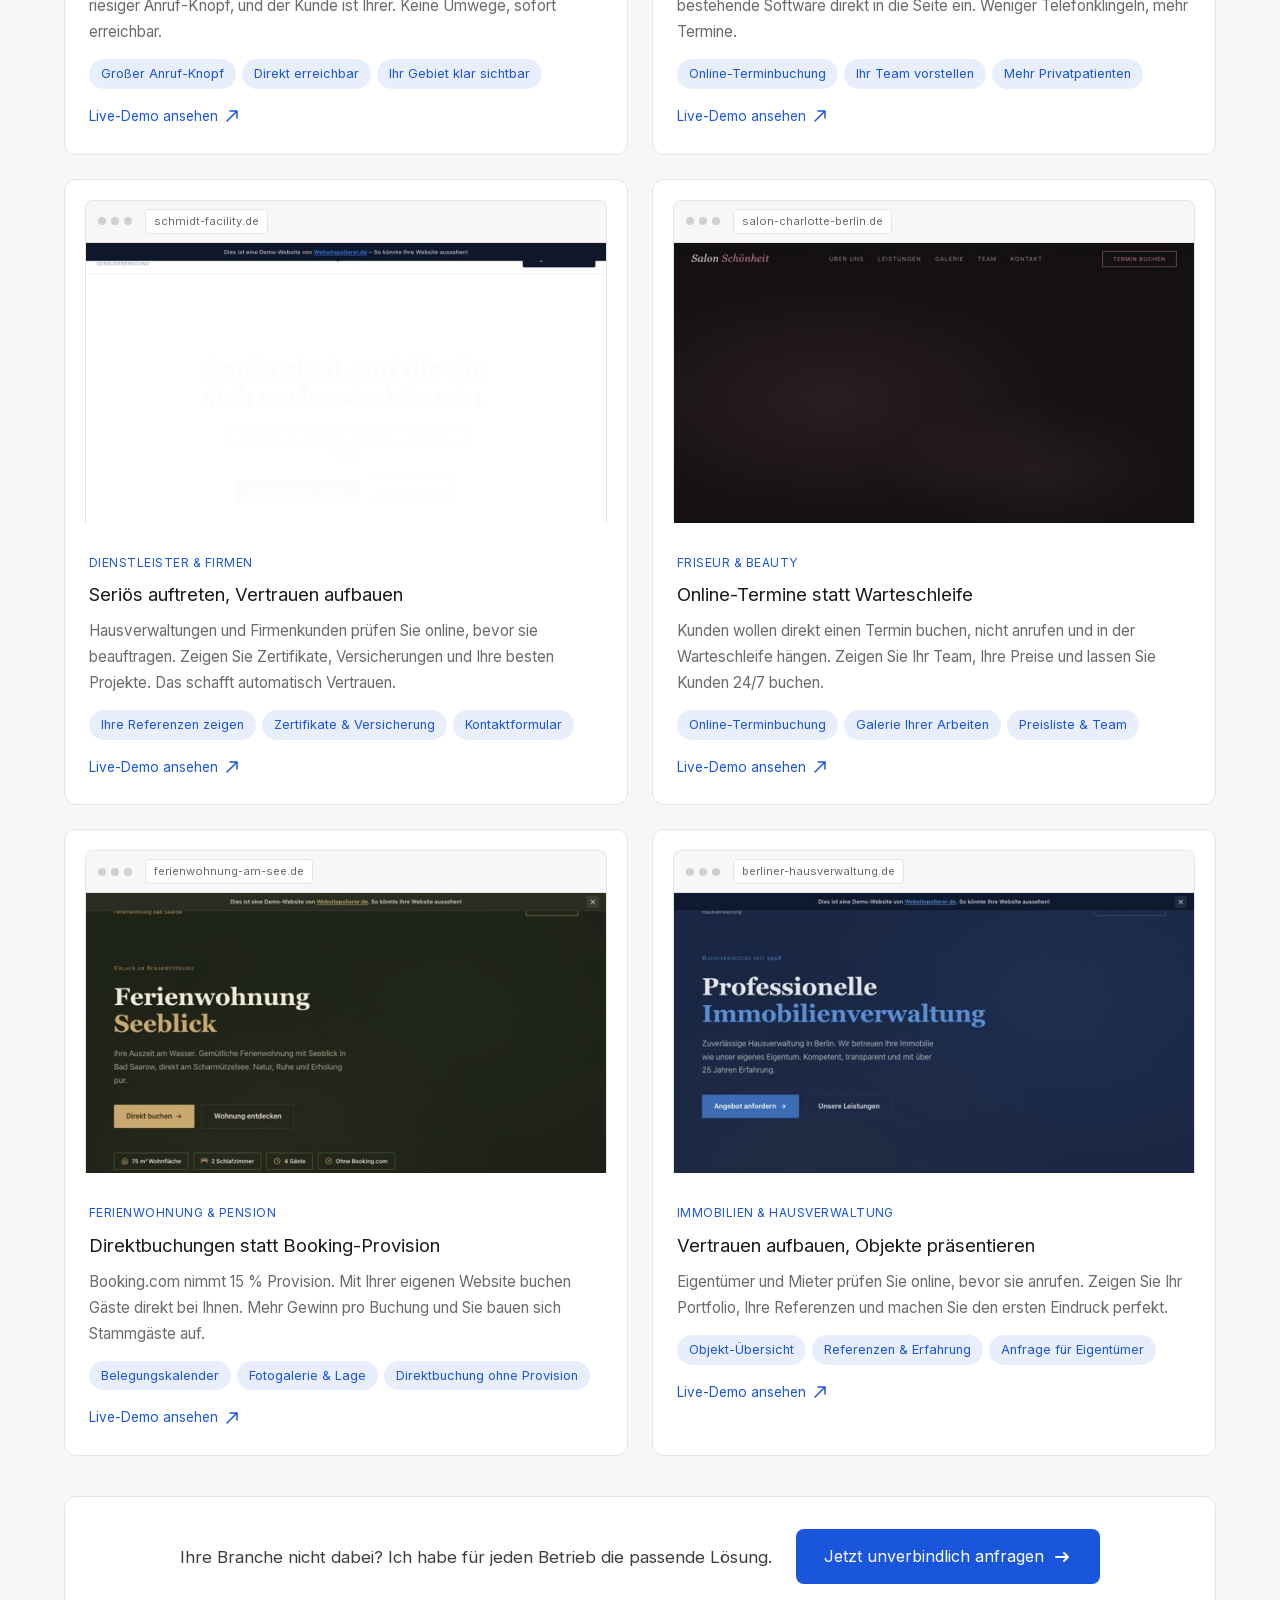
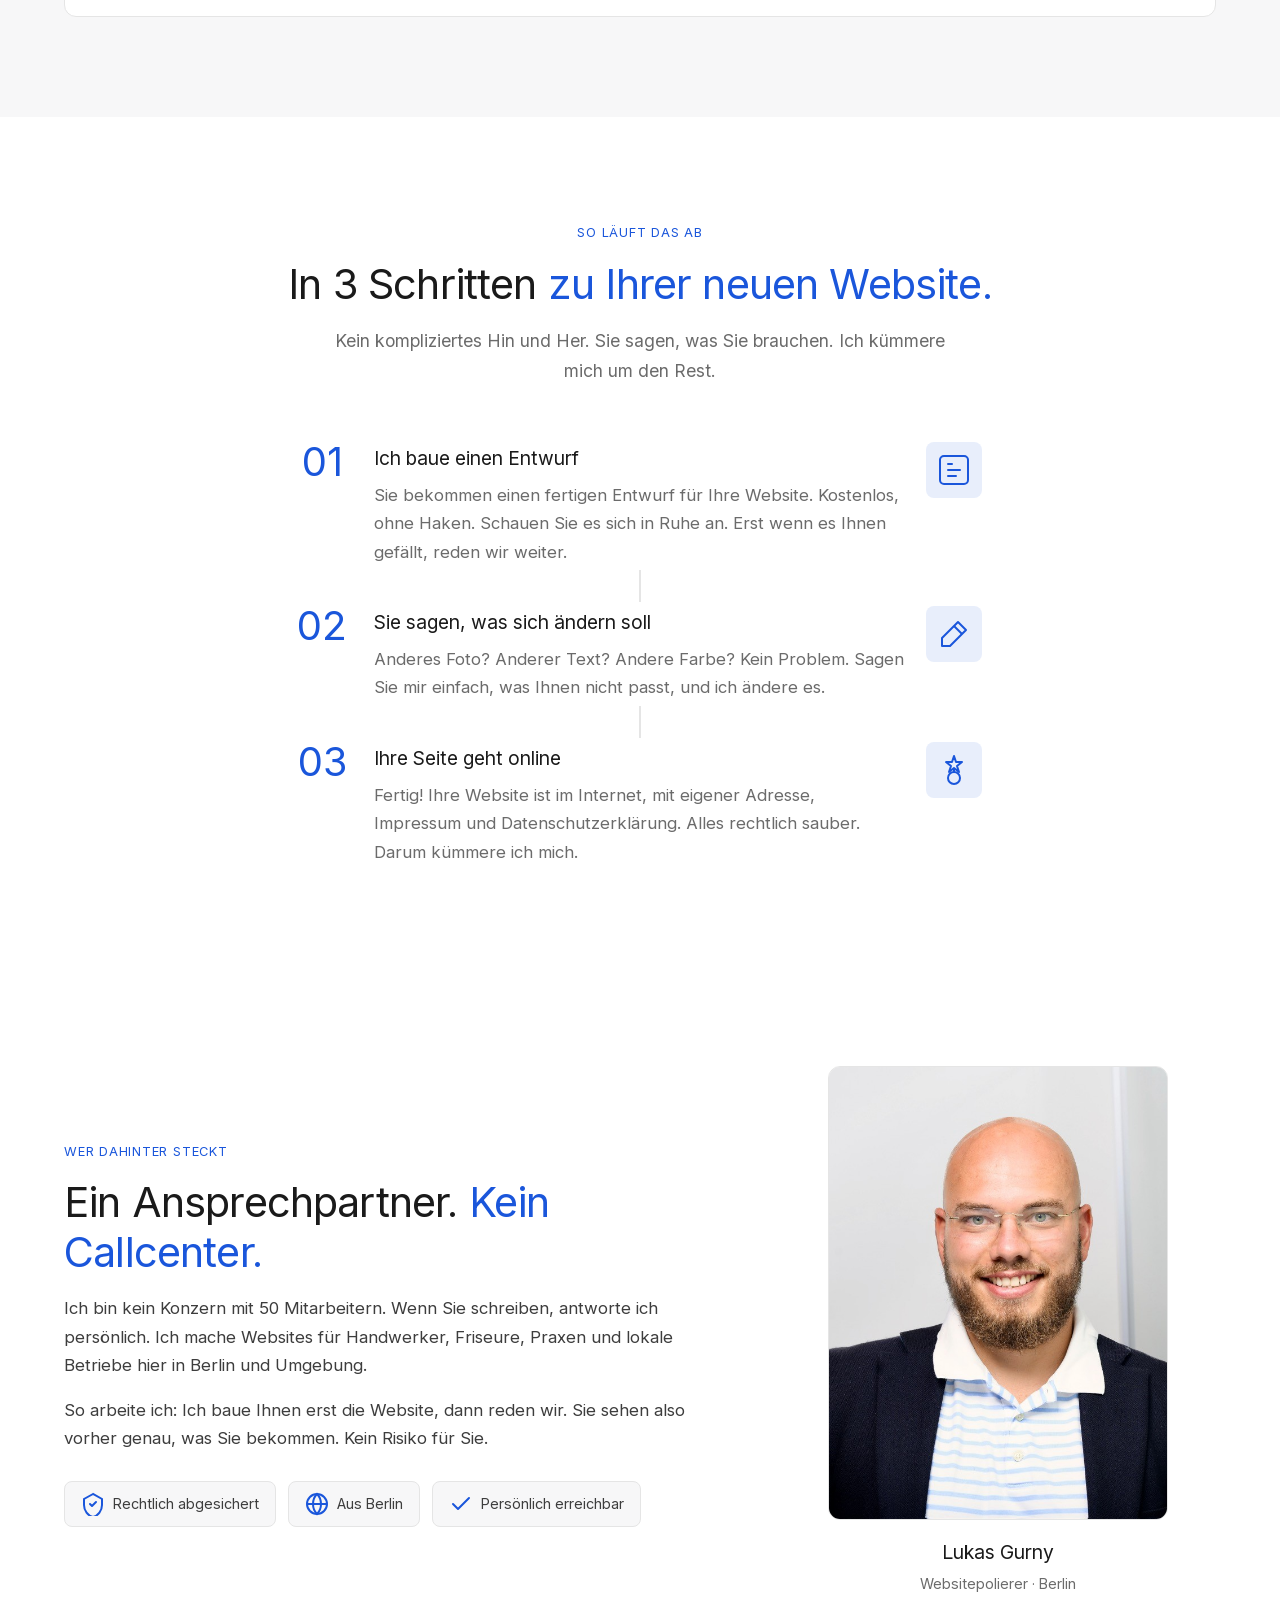
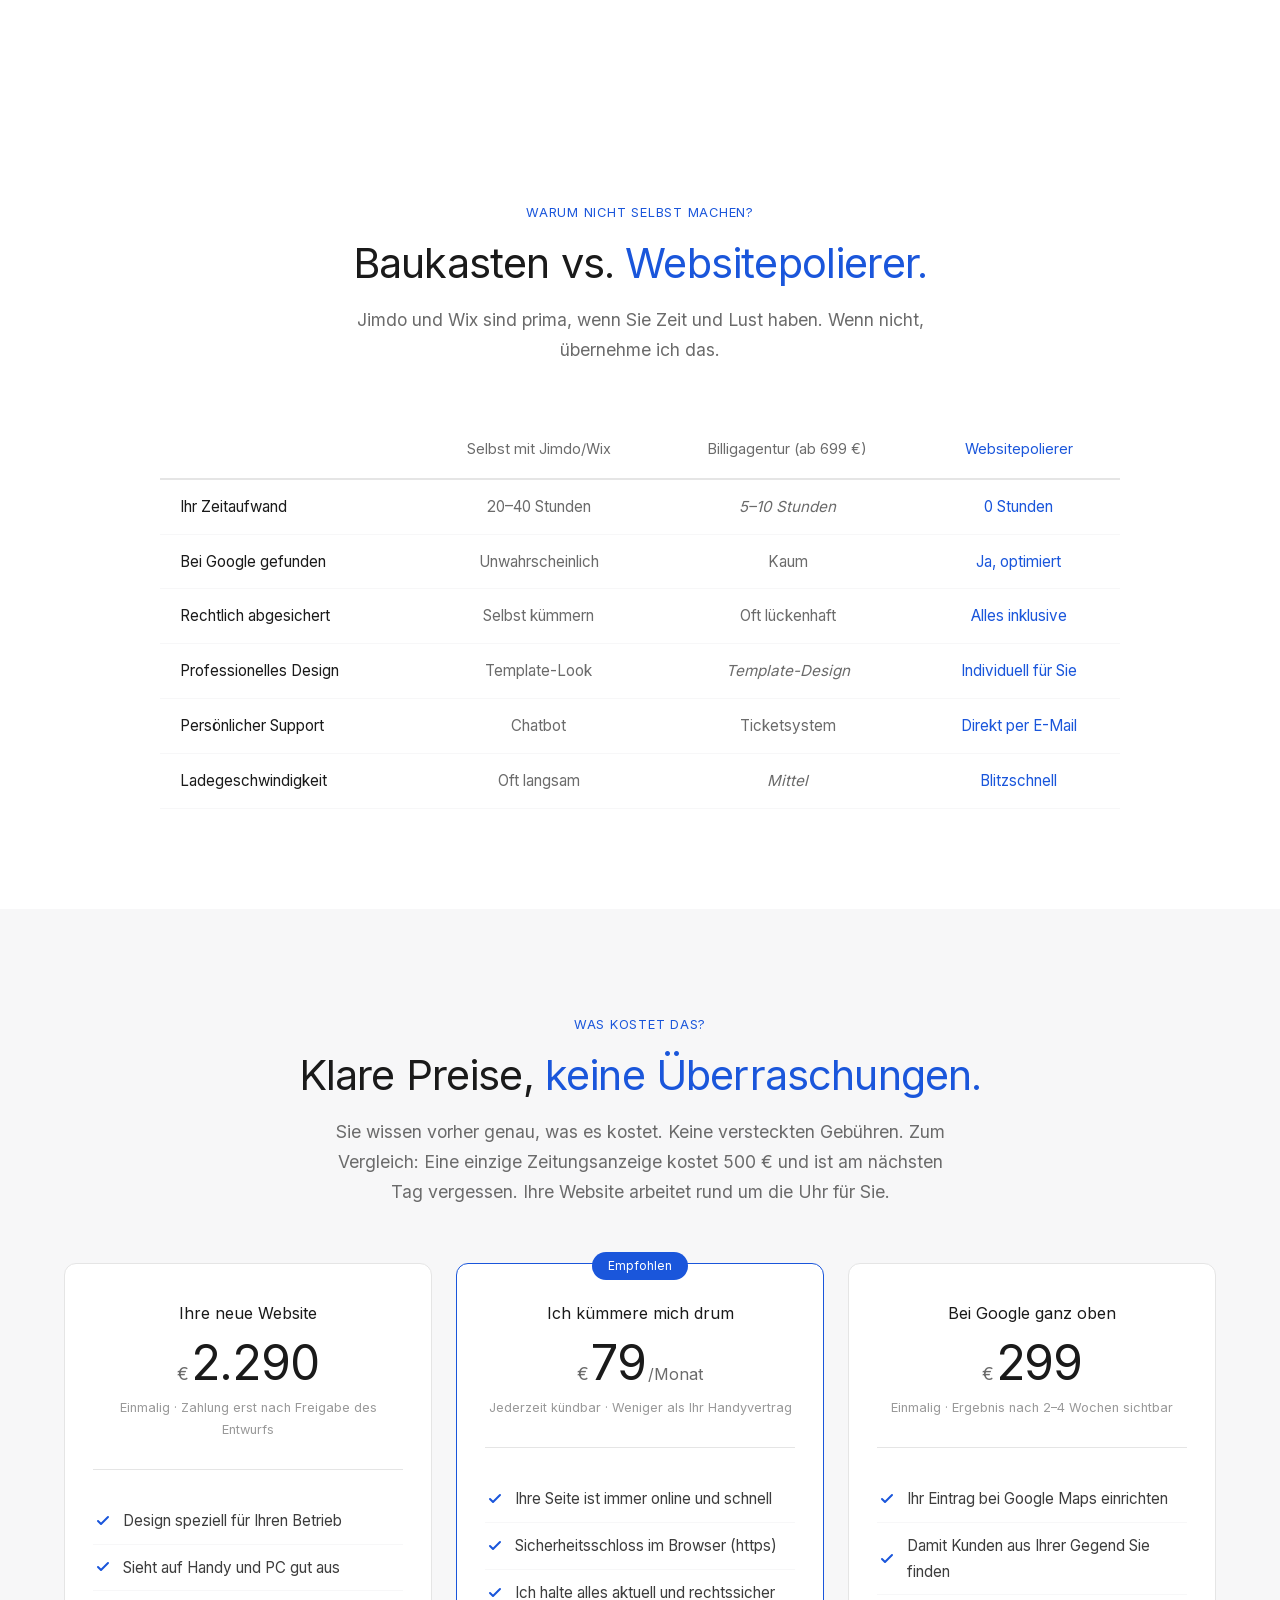
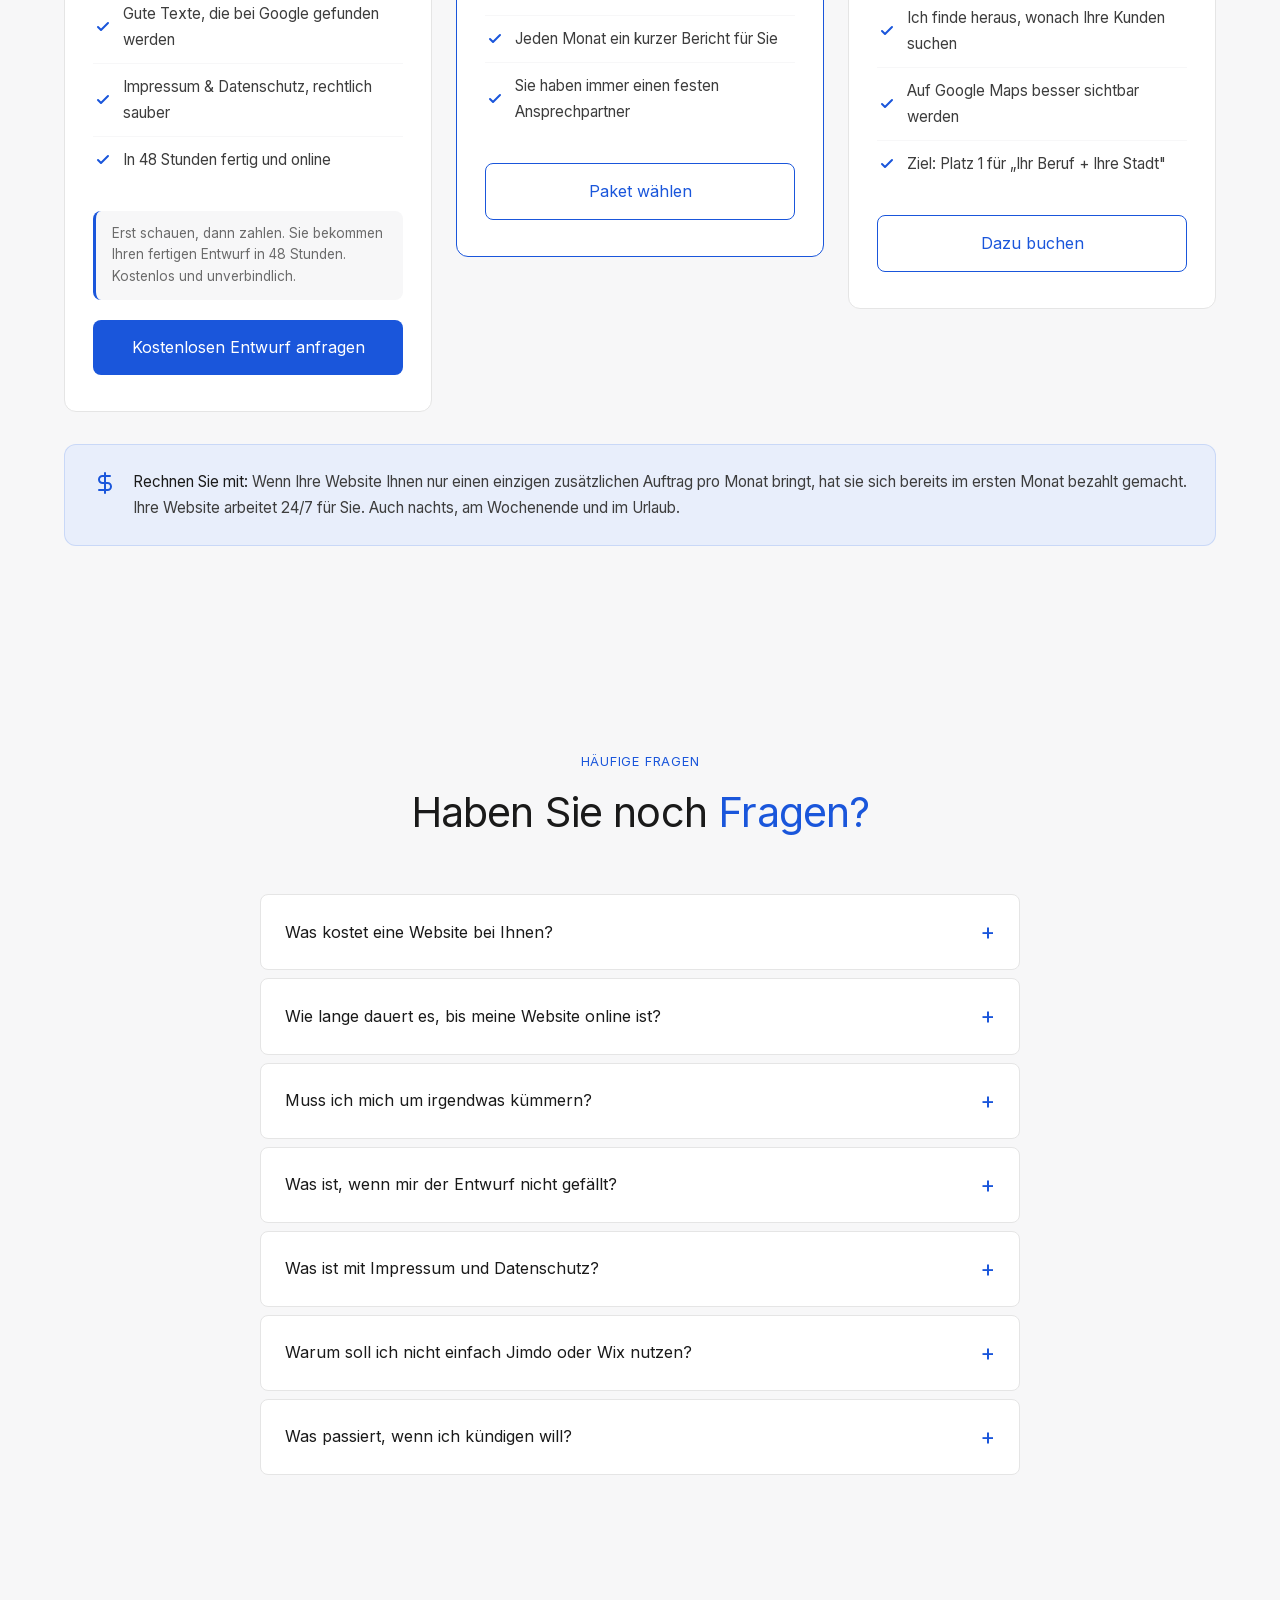
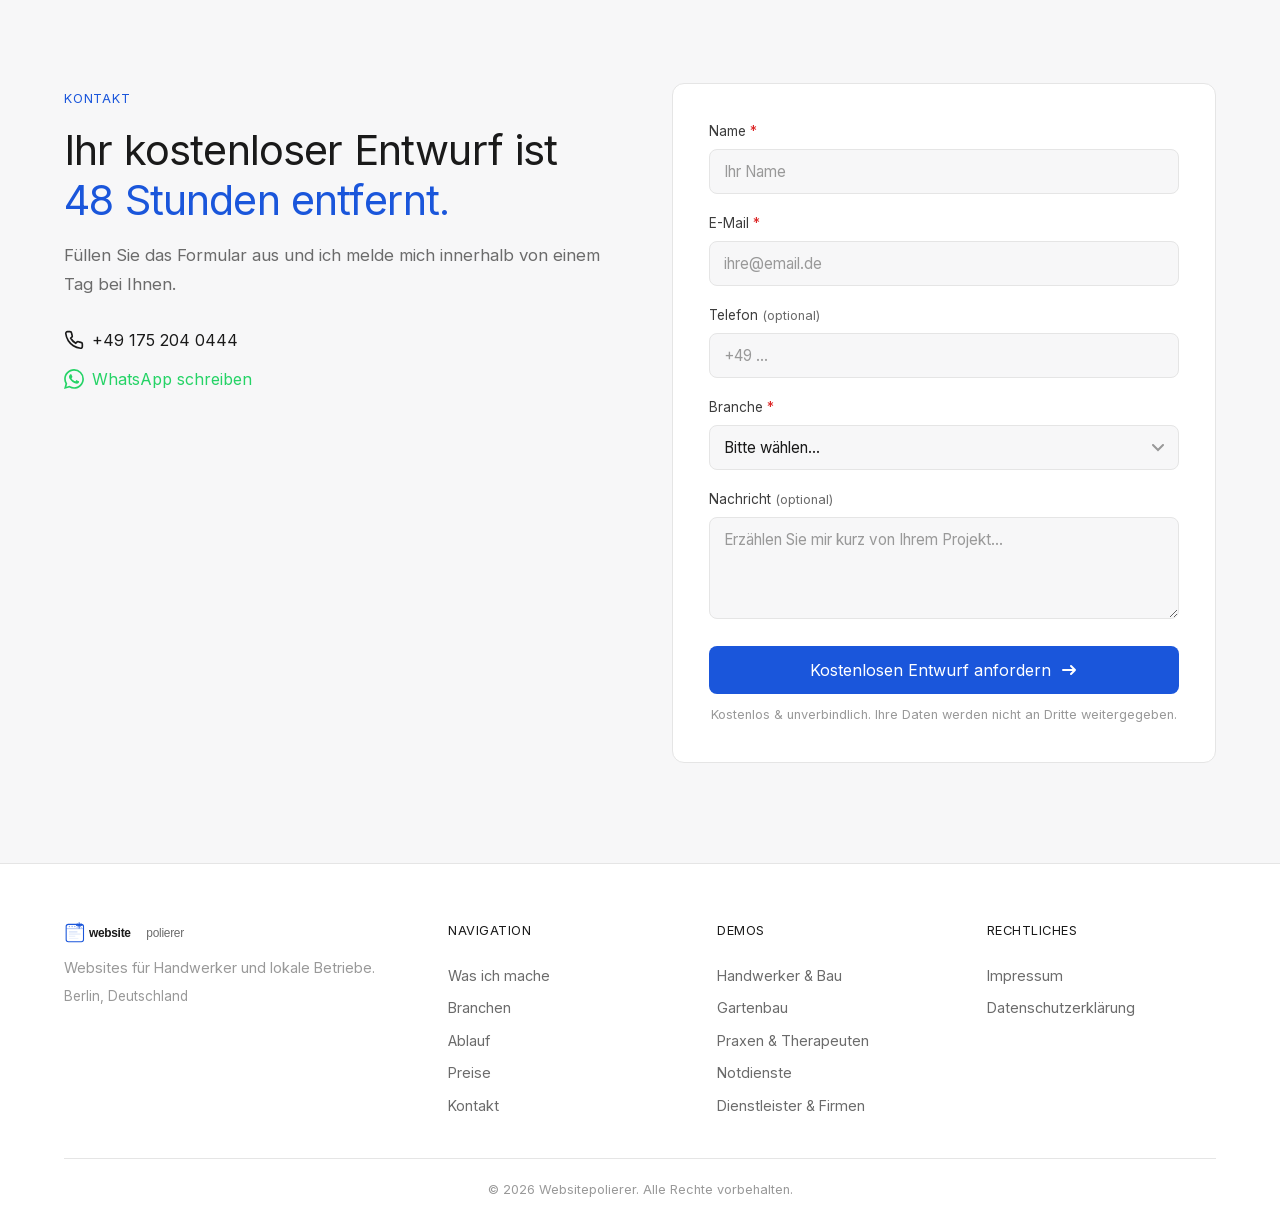
==== commit 0b6369aa: "perf: replace 9 iframes with static screenshots + fix pricing consistency - Replace all demo iframes" ====
--- a/website/index.html
+++ b/website/index.html
@@ -102,7 +102,7 @@
             <span class="hero__demo-url">müller-elektrotechnik.de</span>
           </div>
           <a href="demos/handwerker.html" target="_blank" class="hero__demo-frame-link">
-            <iframe src="demos/handwerker.html" class="hero__demo-frame" loading="lazy" tabindex="-1" title="Demo: Handwerker Website"></iframe>
+            <img src="assets/previews/handwerker.jpg" alt="Demo: Handwerker Website" class="hero__demo-frame" loading="lazy">
             <div class="hero__demo-overlay">
               <span class="hero__demo-overlay-text">Live-Demo ansehen →</span>
             </div>
@@ -251,7 +251,7 @@
                 <span class="branchen__preview-url">müller-elektrotechnik.de</span>
               </div>
               <a href="demos/handwerker.html" target="_blank" class="branchen__preview-link">
-                <iframe src="demos/handwerker.html" class="branchen__preview-frame" loading="lazy" tabindex="-1"></iframe>
+                <img src="assets/previews/handwerker.jpg" alt="Demo: Handwerker Website" class="branchen__preview-frame" loading="lazy">
                 <div class="branchen__preview-overlay"><span>Live-Demo ansehen →</span></div>
               </a>
             </div>
@@ -285,7 +285,7 @@
                 <span class="branchen__preview-url">gruen-garten-berlin.de</span>
               </div>
               <a href="demos/gartenbau.html" target="_blank" class="branchen__preview-link">
-                <iframe src="demos/gartenbau.html" class="branchen__preview-frame" loading="lazy" tabindex="-1"></iframe>
+                <img src="assets/previews/gartenbau.jpg" alt="Demo: Gartenbau Website" class="branchen__preview-frame" loading="lazy">
                 <div class="branchen__preview-overlay"><span>Live-Demo ansehen →</span></div>
               </a>
             </div>
@@ -319,7 +319,7 @@
                 <span class="branchen__preview-url">berlin-notdienst-24.de</span>
               </div>
               <a href="demos/notdienst.html" target="_blank" class="branchen__preview-link">
-                <iframe src="demos/notdienst.html" class="branchen__preview-frame" loading="lazy" tabindex="-1"></iframe>
+                <img src="assets/previews/notdienst.jpg" alt="Demo: Notdienst Website" class="branchen__preview-frame" loading="lazy">
                 <div class="branchen__preview-overlay"><span>Live-Demo ansehen →</span></div>
               </a>
             </div>
@@ -353,7 +353,7 @@
                 <span class="branchen__preview-url">physio-friedrichshain.de</span>
               </div>
               <a href="demos/praxis.html" target="_blank" class="branchen__preview-link">
-                <iframe src="demos/praxis.html" class="branchen__preview-frame" loading="lazy" tabindex="-1"></iframe>
+                <img src="assets/previews/praxis.jpg" alt="Demo: Praxis Website" class="branchen__preview-frame" loading="lazy">
                 <div class="branchen__preview-overlay"><span>Live-Demo ansehen →</span></div>
               </a>
             </div>
@@ -387,7 +387,7 @@
                 <span class="branchen__preview-url">schmidt-facility.de</span>
               </div>
               <a href="demos/dienstleister.html" target="_blank" class="branchen__preview-link">
-                <iframe src="demos/dienstleister.html" class="branchen__preview-frame" loading="lazy" tabindex="-1"></iframe>
+                <img src="assets/previews/dienstleister.jpg" alt="Demo: Dienstleister Website" class="branchen__preview-frame" loading="lazy">
                 <div class="branchen__preview-overlay"><span>Live-Demo ansehen →</span></div>
               </a>
             </div>
@@ -422,7 +422,7 @@
                 <span class="branchen__preview-url">salon-charlotte-berlin.de</span>
               </div>
               <a href="demos/friseur.html" target="_blank" class="branchen__preview-link">
-                <iframe src="demos/friseur.html" class="branchen__preview-frame" loading="lazy" tabindex="-1"></iframe>
+                <img src="assets/previews/friseur.jpg" alt="Demo: Friseur Website" class="branchen__preview-frame" loading="lazy">
                 <div class="branchen__preview-overlay"><span>Live-Demo ansehen →</span></div>
               </a>
             </div>
@@ -456,7 +456,7 @@
                 <span class="branchen__preview-url">ferienwohnung-am-see.de</span>
               </div>
               <a href="demos/ferienwohnung.html" target="_blank" class="branchen__preview-link">
-                <iframe src="demos/ferienwohnung.html" class="branchen__preview-frame" loading="lazy" tabindex="-1"></iframe>
+                <img src="assets/previews/ferienwohnung.jpg" alt="Demo: Ferienwohnung Website" class="branchen__preview-frame" loading="lazy">
                 <div class="branchen__preview-overlay"><span>Live-Demo ansehen →</span></div>
               </a>
             </div>
@@ -490,7 +490,7 @@
                 <span class="branchen__preview-url">berliner-hausverwaltung.de</span>
               </div>
               <a href="demos/immobilien.html" target="_blank" class="branchen__preview-link">
-                <iframe src="demos/immobilien.html" class="branchen__preview-frame" loading="lazy" tabindex="-1"></iframe>
+                <img src="assets/previews/immobilien.jpg" alt="Demo: Immobilien Website" class="branchen__preview-frame" loading="lazy">
                 <div class="branchen__preview-overlay"><span>Live-Demo ansehen →</span></div>
               </a>
             </div>
@@ -710,7 +710,7 @@
               <span class="pricing__currency">€</span>
               <span class="pricing__amount">2.290</span>
             </div>
-            <p class="pricing__card-note">Einmalig · Hälfte vorher, Hälfte wenn die Seite steht</p>
+            <p class="pricing__card-note">Einmalig · Zahlung erst nach Freigabe des Entwurfs</p>
           </div>
           <ul class="pricing__features">
             <li>
@@ -828,7 +828,7 @@
         <details class="faq__item anim-fade-up" data-delay="0">
           <summary class="faq__question">Was kostet eine Website bei Ihnen?</summary>
           <div class="faq__answer">
-            <p>Eine fertige Website kostet einmalig 2.290 €. Die Hälfte zahlen Sie vorher, die andere Hälfte erst, wenn die Seite steht und Ihnen gefällt. Optional gibt es das Betreuungspaket für 79 €/Monat, jederzeit kündbar.</p>
+            <p>Eine fertige Website kostet einmalig 2.290 €. Sie zahlen erst, wenn der Entwurf steht und Ihnen gefällt. Optional gibt es das Betreuungspaket für 79 €/Monat, jederzeit kündbar.</p>
           </div>
         </details>
         <details class="faq__item anim-fade-up" data-delay="50">
--- a/website/style.css
+++ b/website/style.css
@@ -404,10 +404,12 @@
 
 .hero__demo-frame {
   width: 100%;
-  height: 400px;
+  height: auto;
   border: none;
   pointer-events: none;
-  transform-origin: top left;
+  display: block;
+  object-fit: cover;
+  border-radius: var(--radius);
 }
 
 .hero__demo-overlay {
@@ -716,12 +718,12 @@
 }
 
 .branchen__preview-frame {
-  width: 200%;
-  height: 560px;
+  width: 100%;
+  height: auto;
   border: none;
   pointer-events: none;
-  transform: scale(0.5);
-  transform-origin: top left;
+  display: block;
+  object-fit: cover;
 }
 
 .branchen__preview-overlay {
@@ -1987,7 +1989,8 @@
   }
 
   .hero__demo-frame {
-    height: 260px;
+    height: auto;
+    max-height: 260px;
   }
 }
 
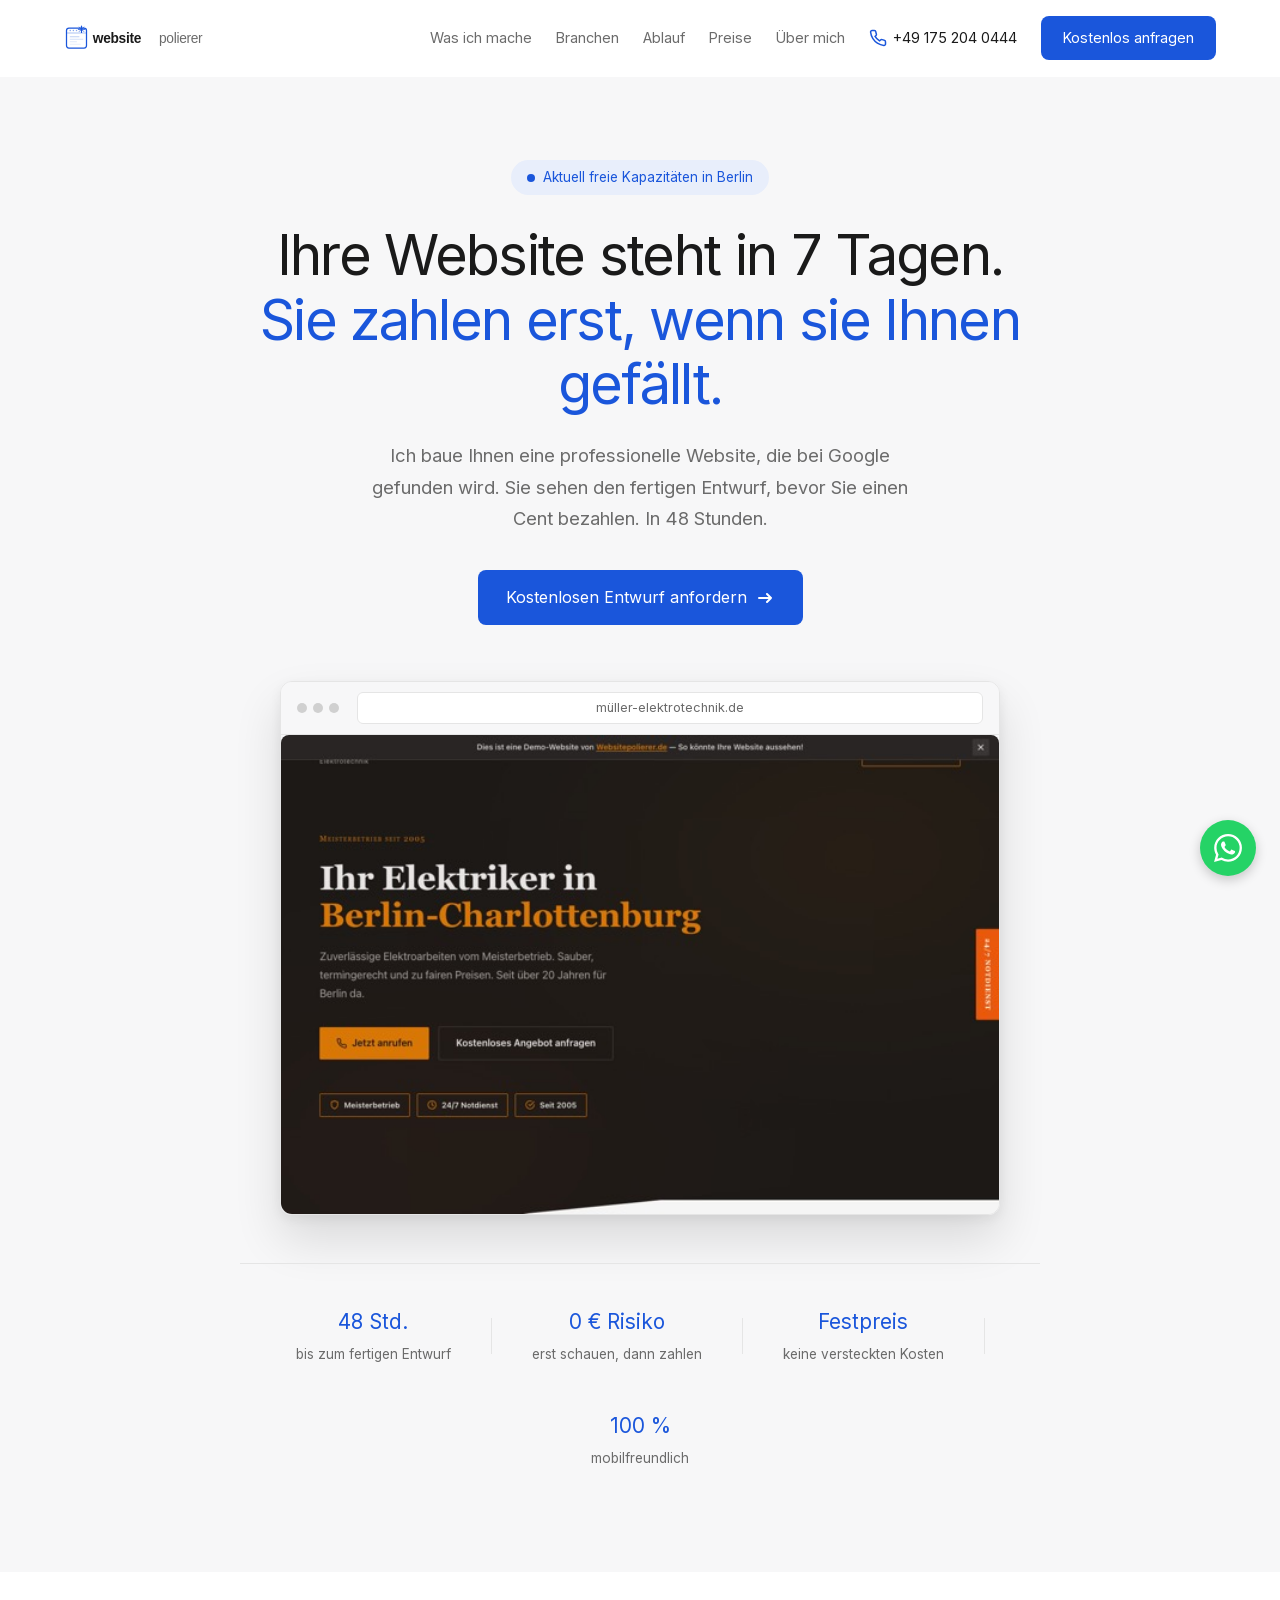
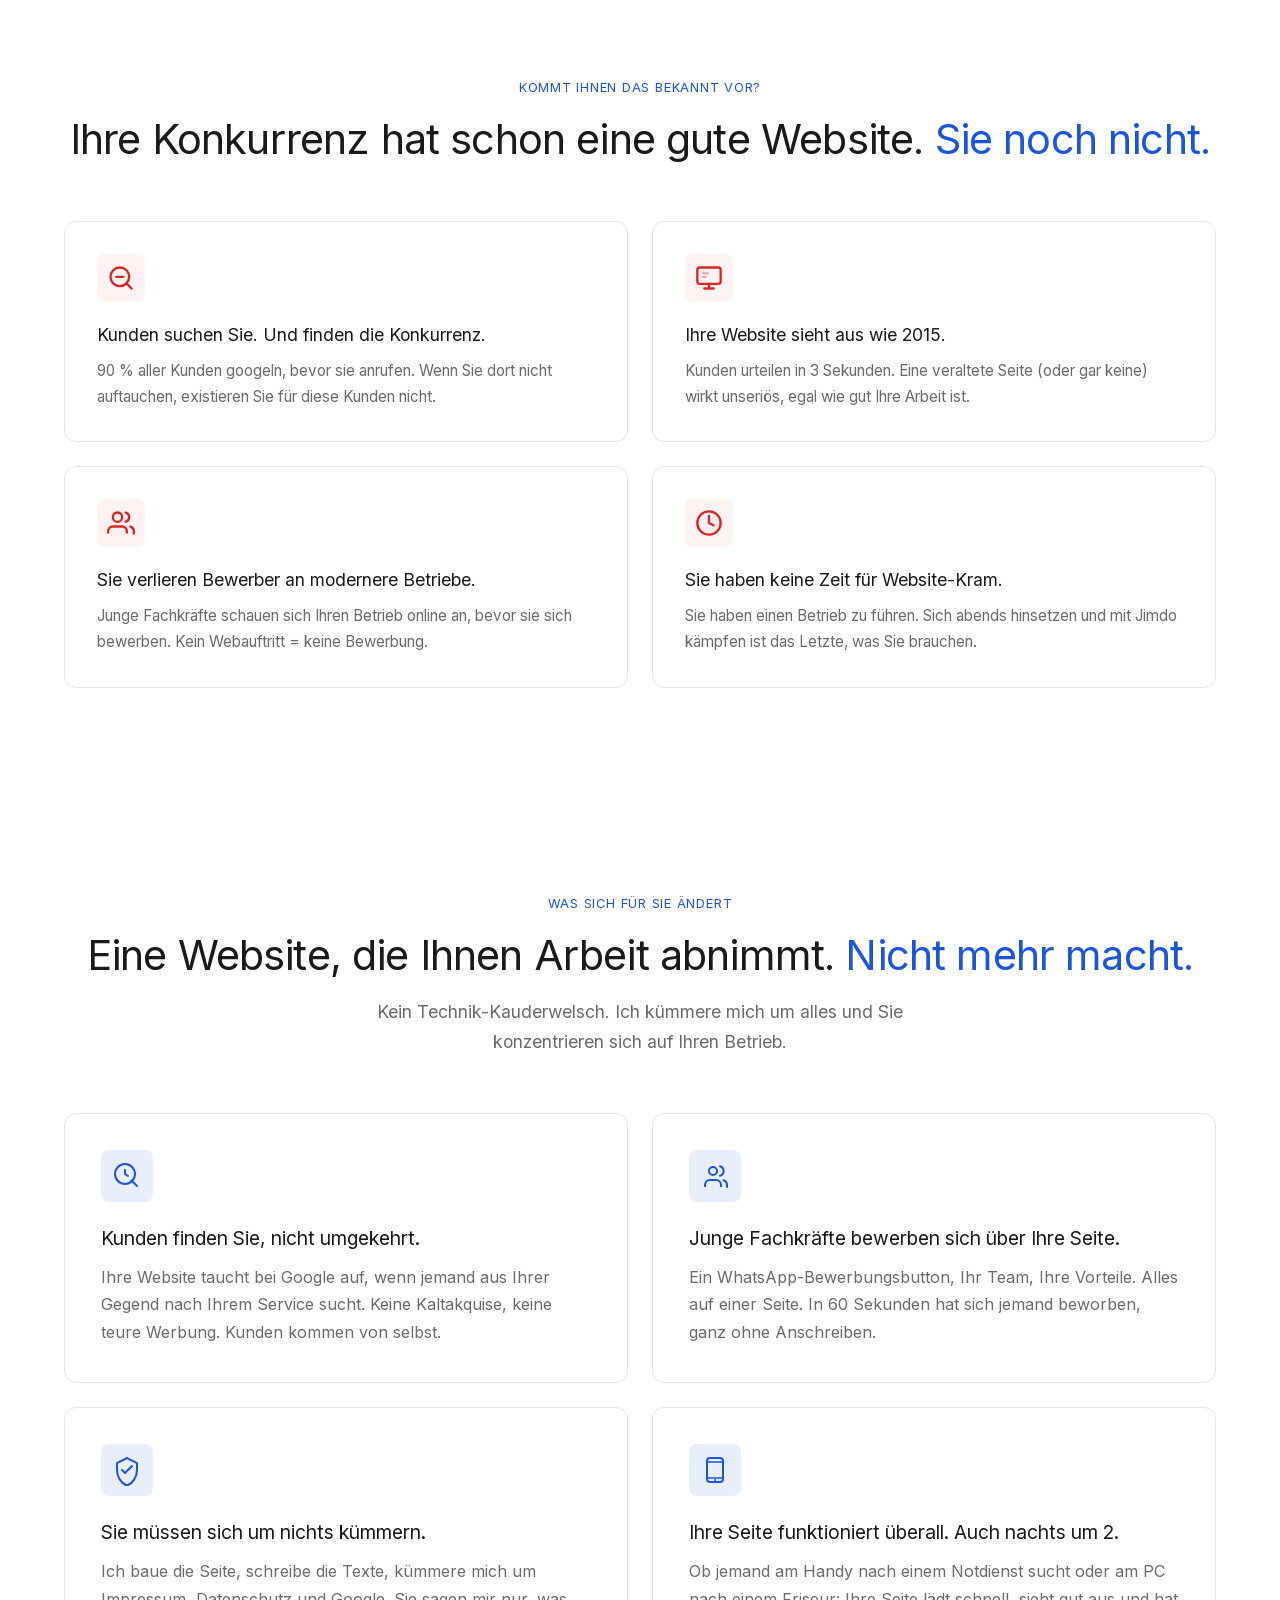
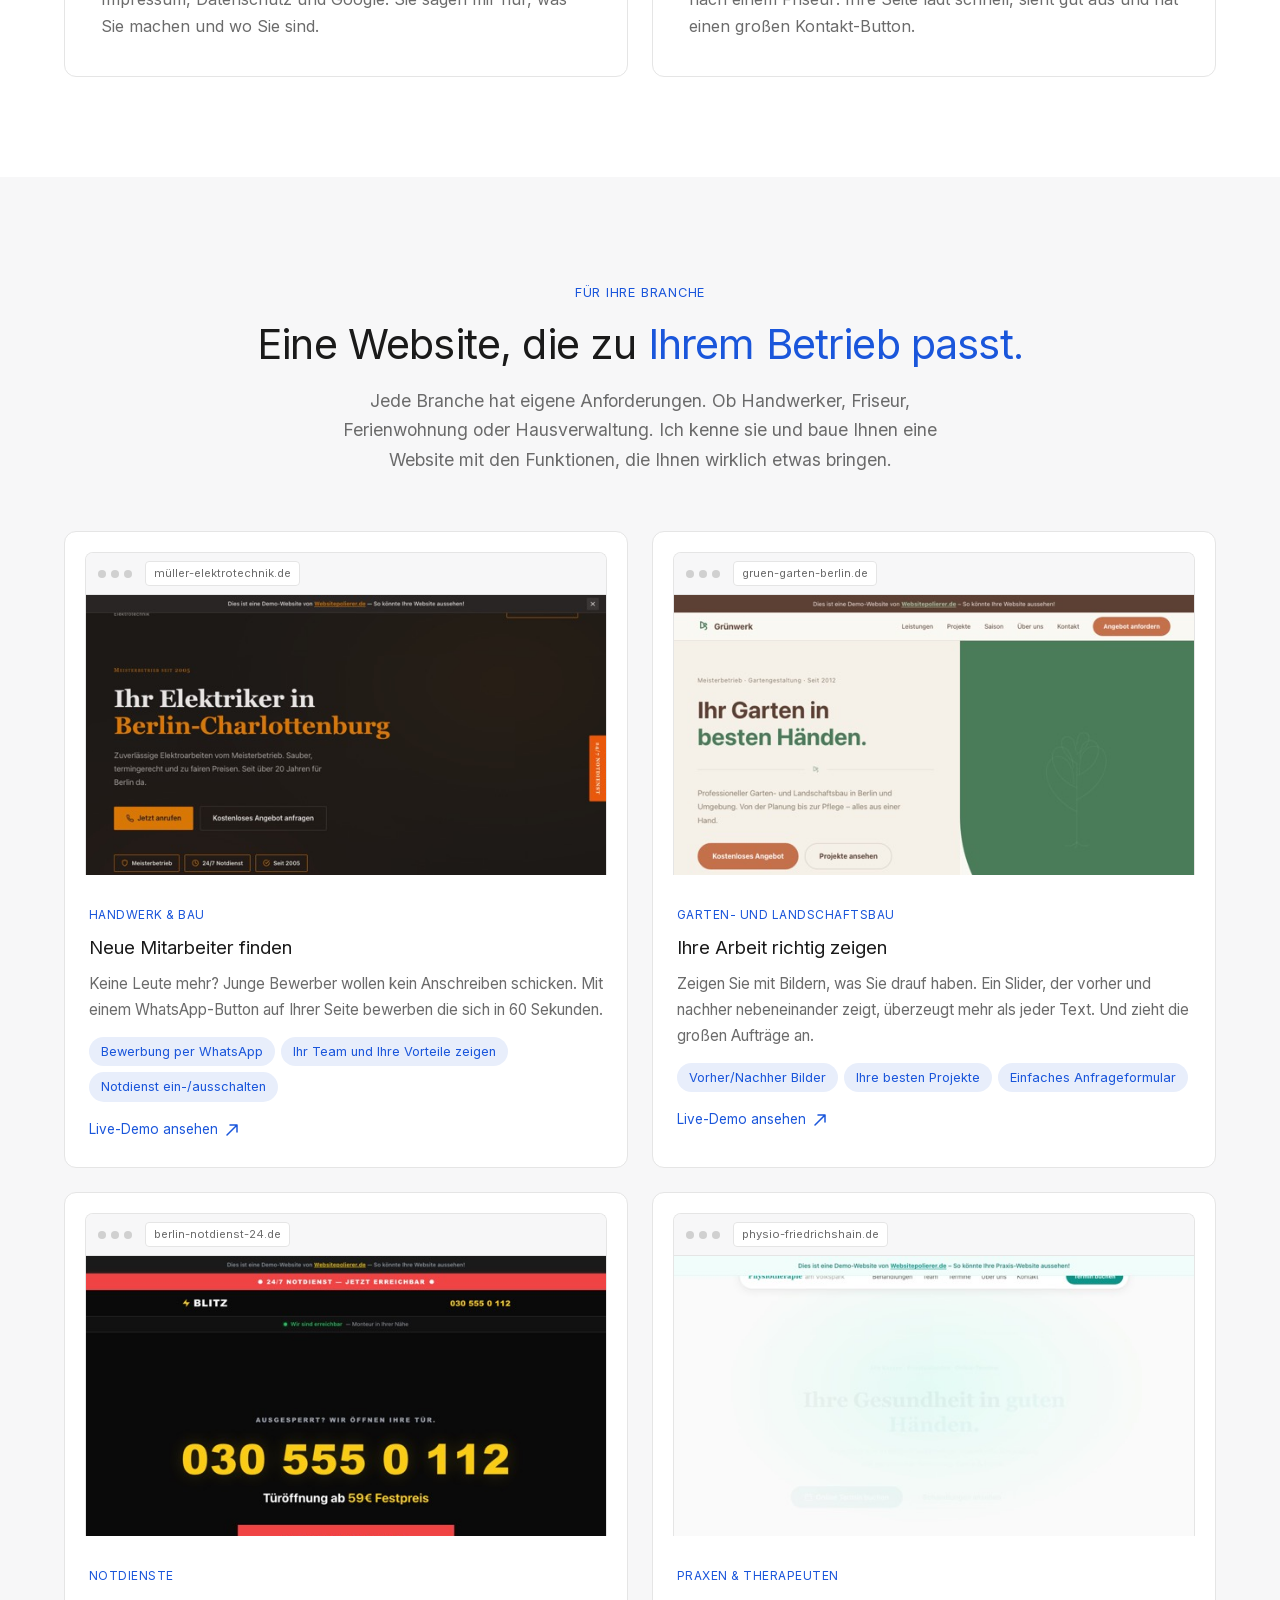
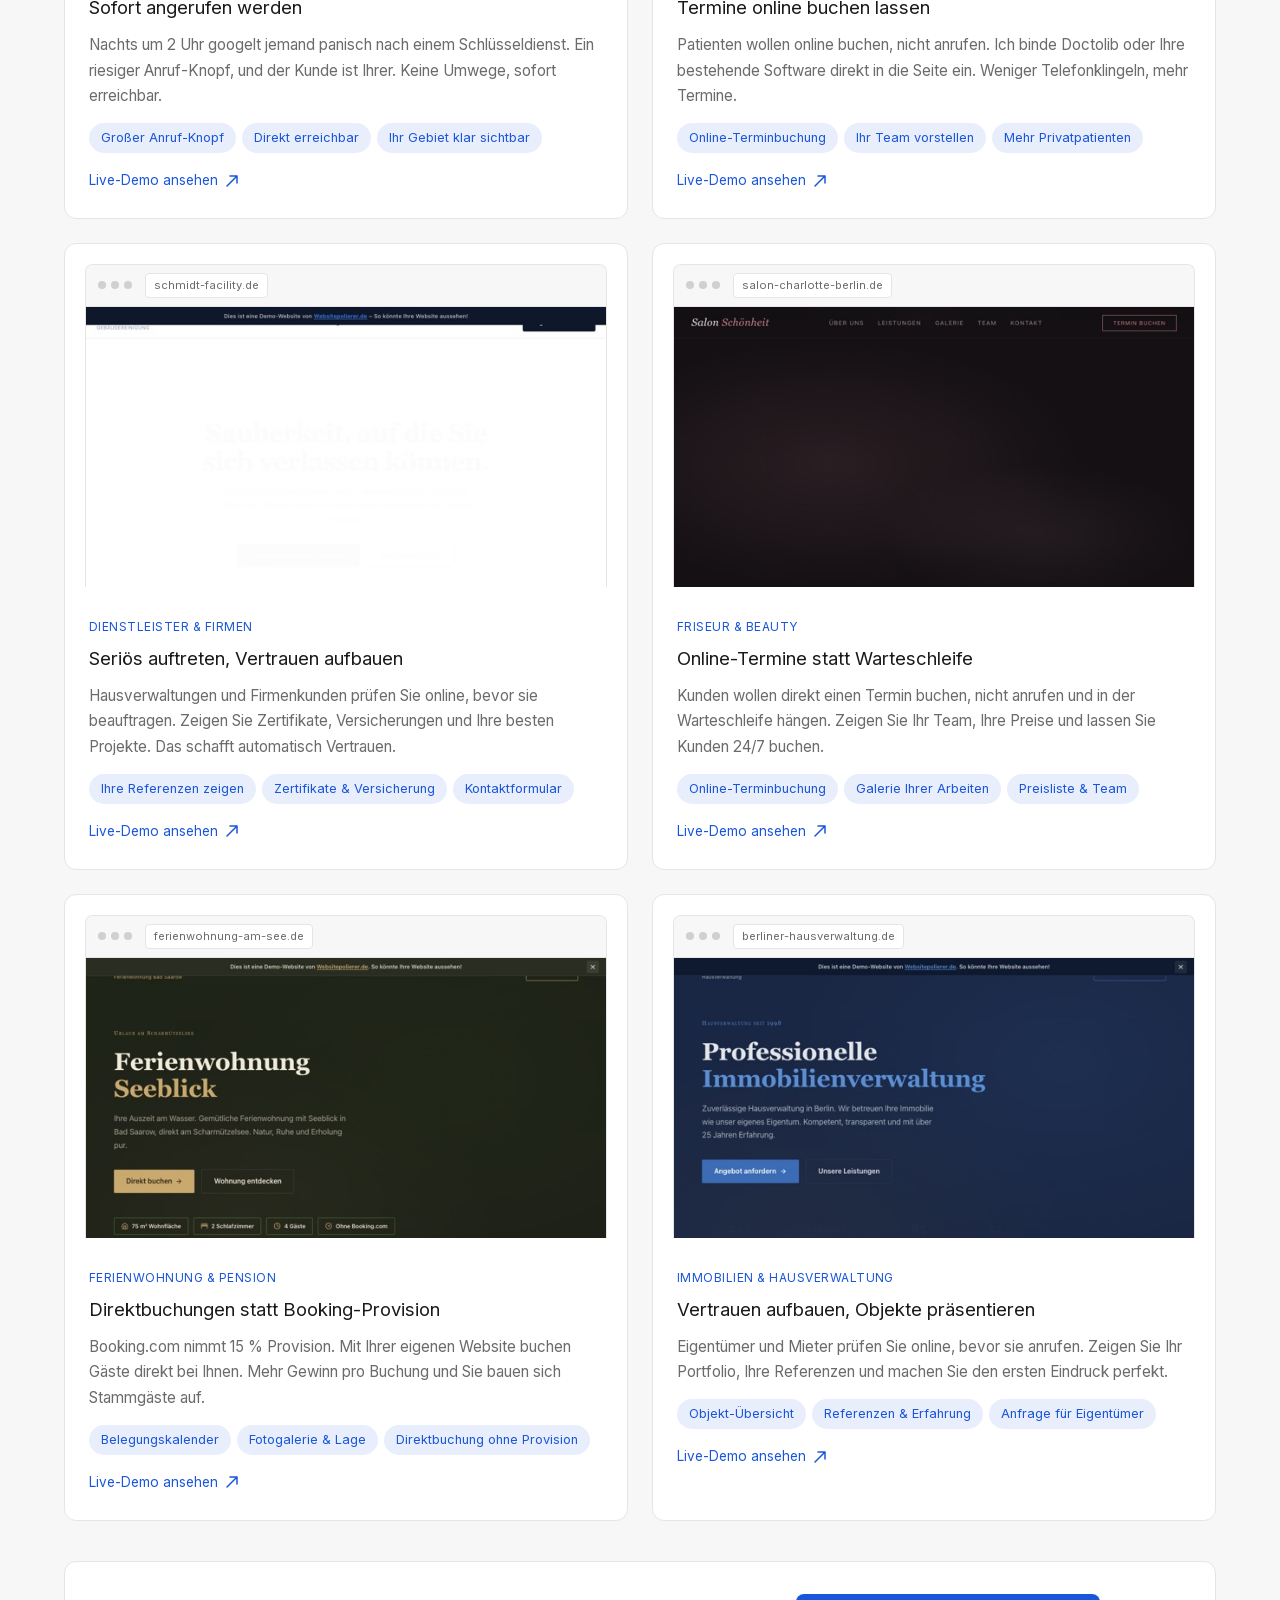
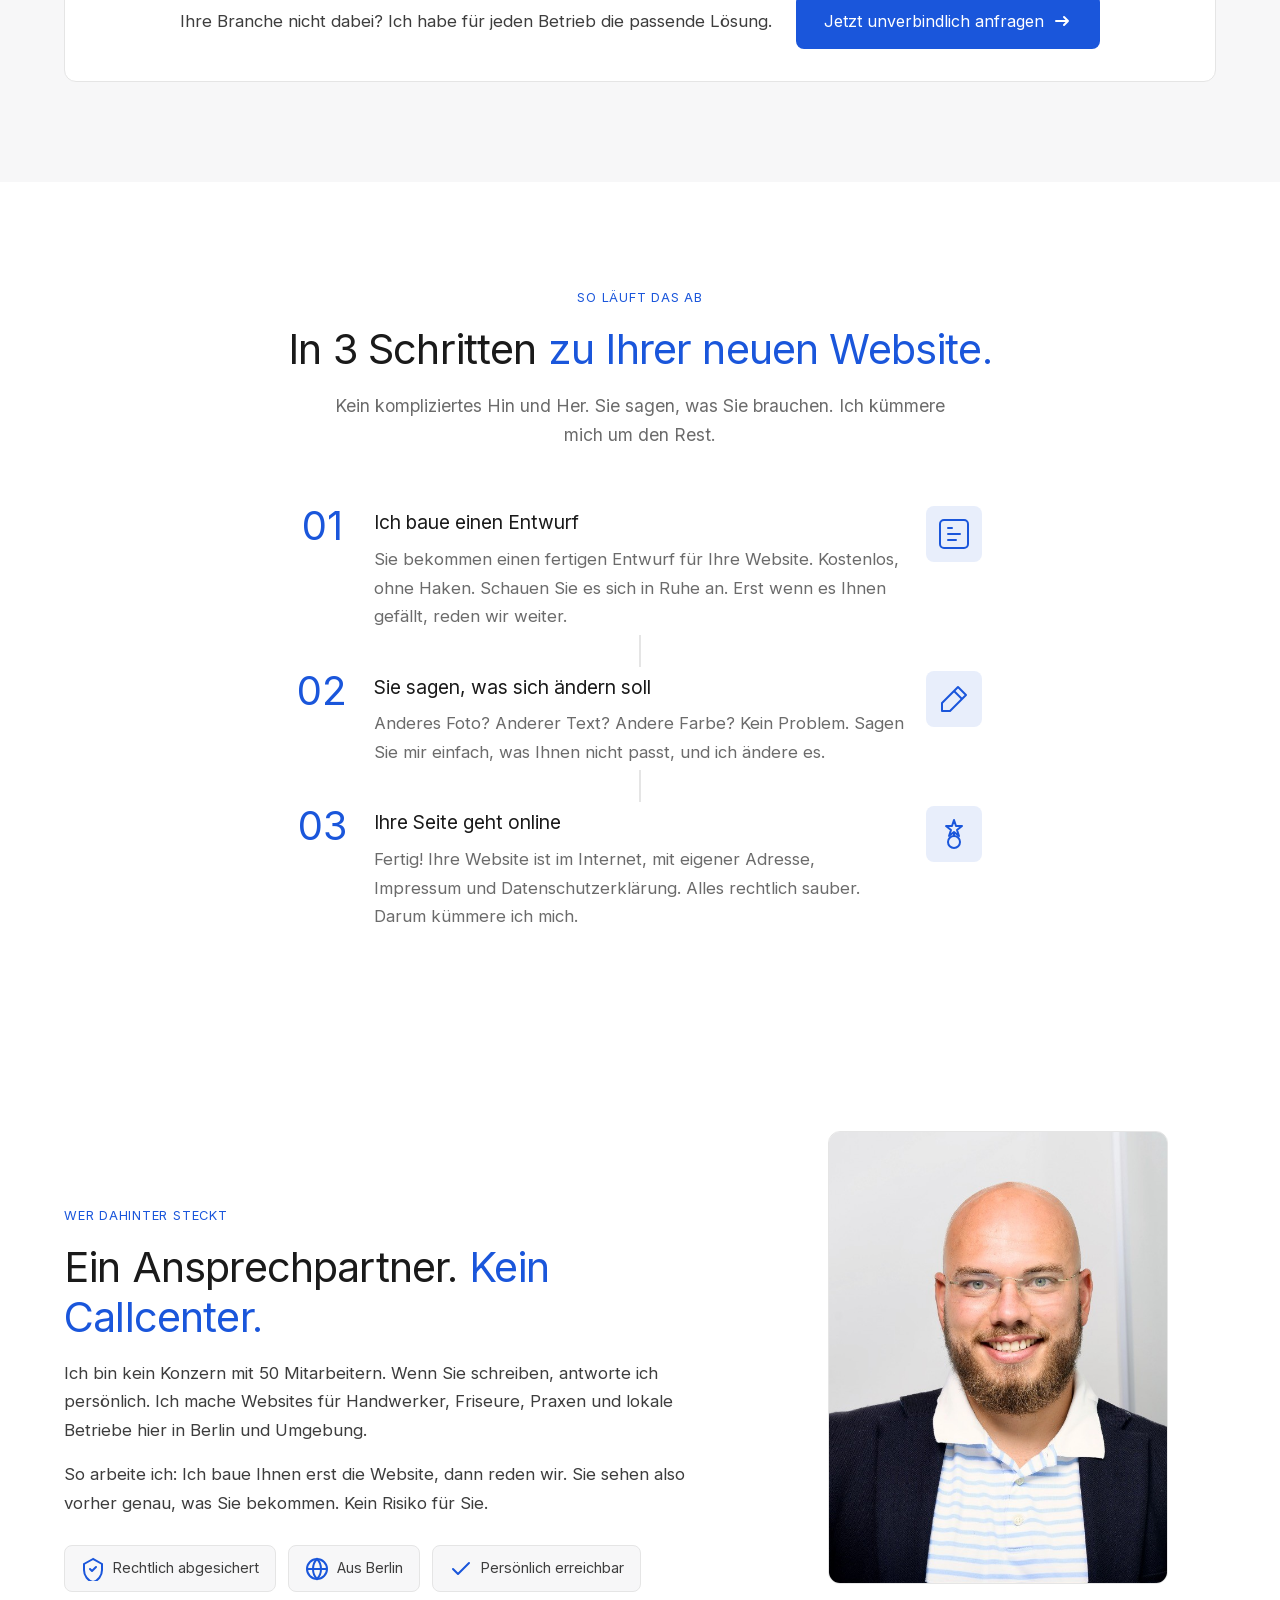
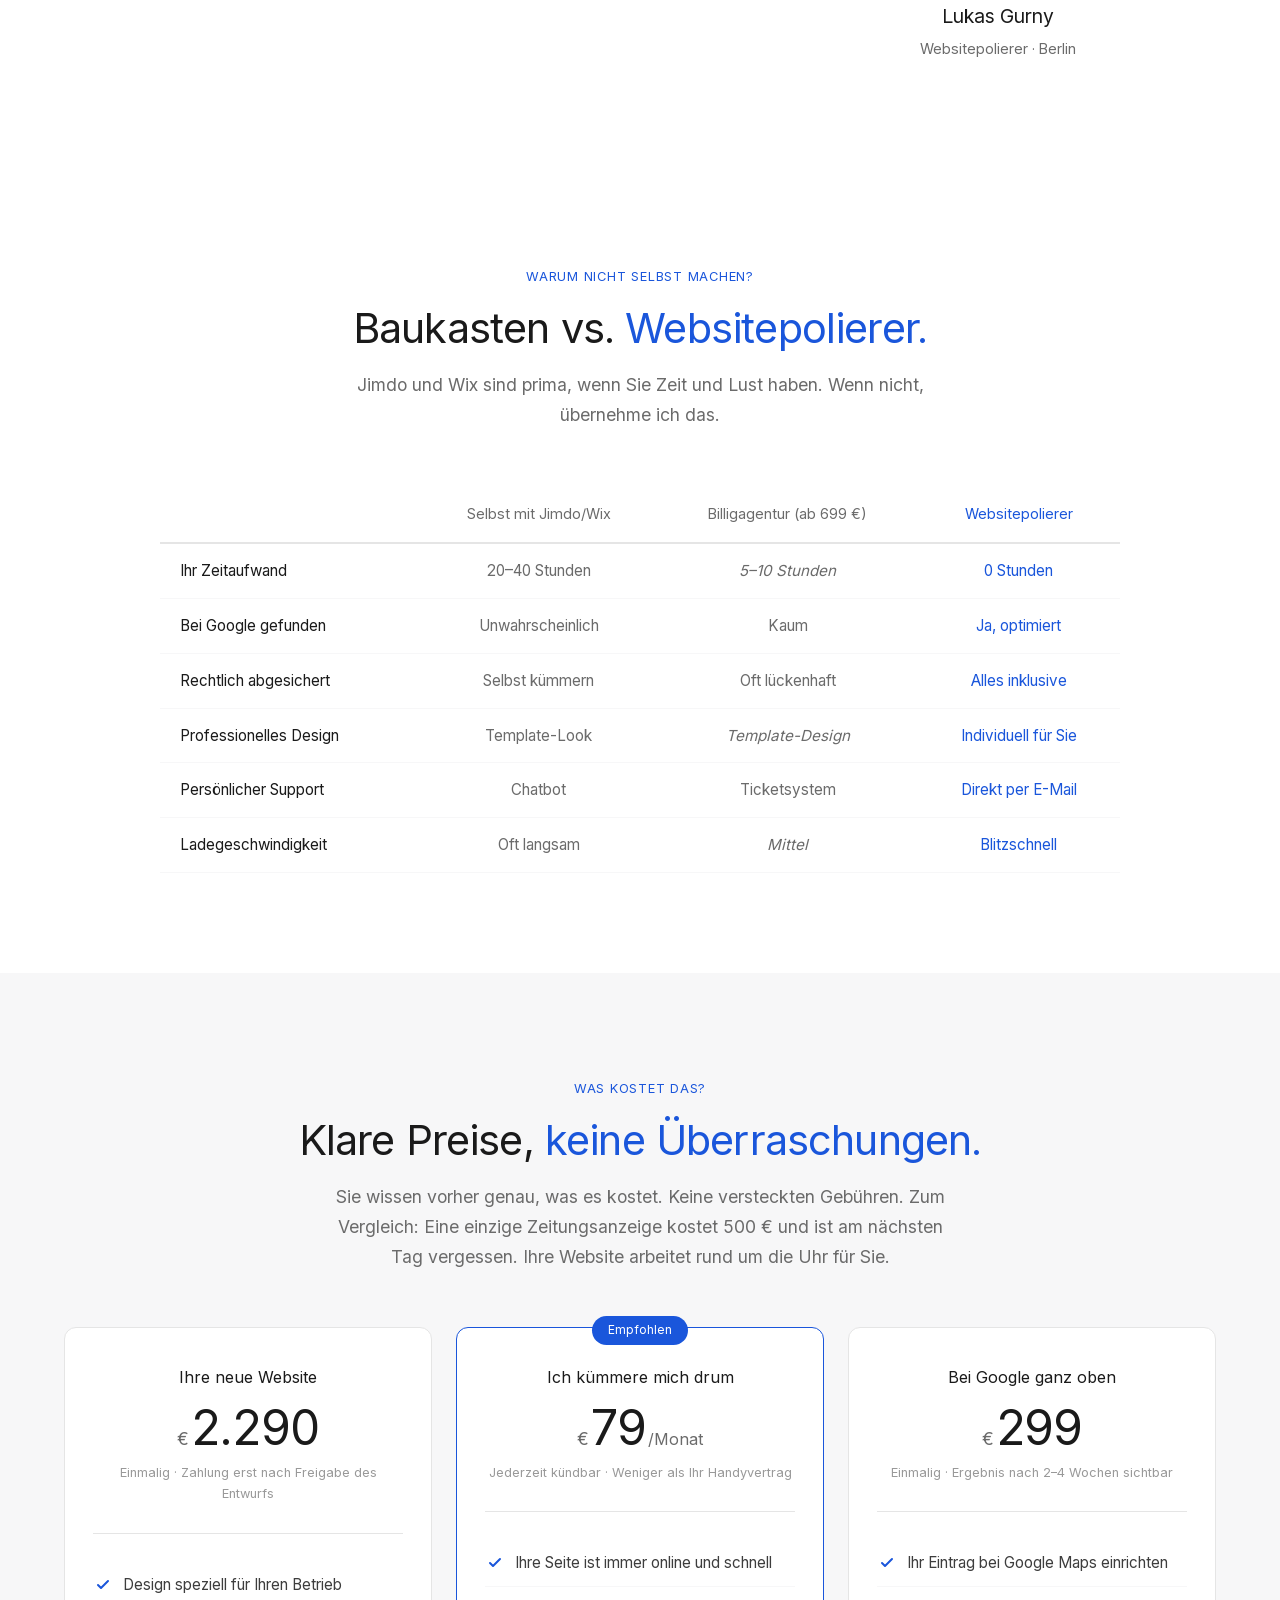
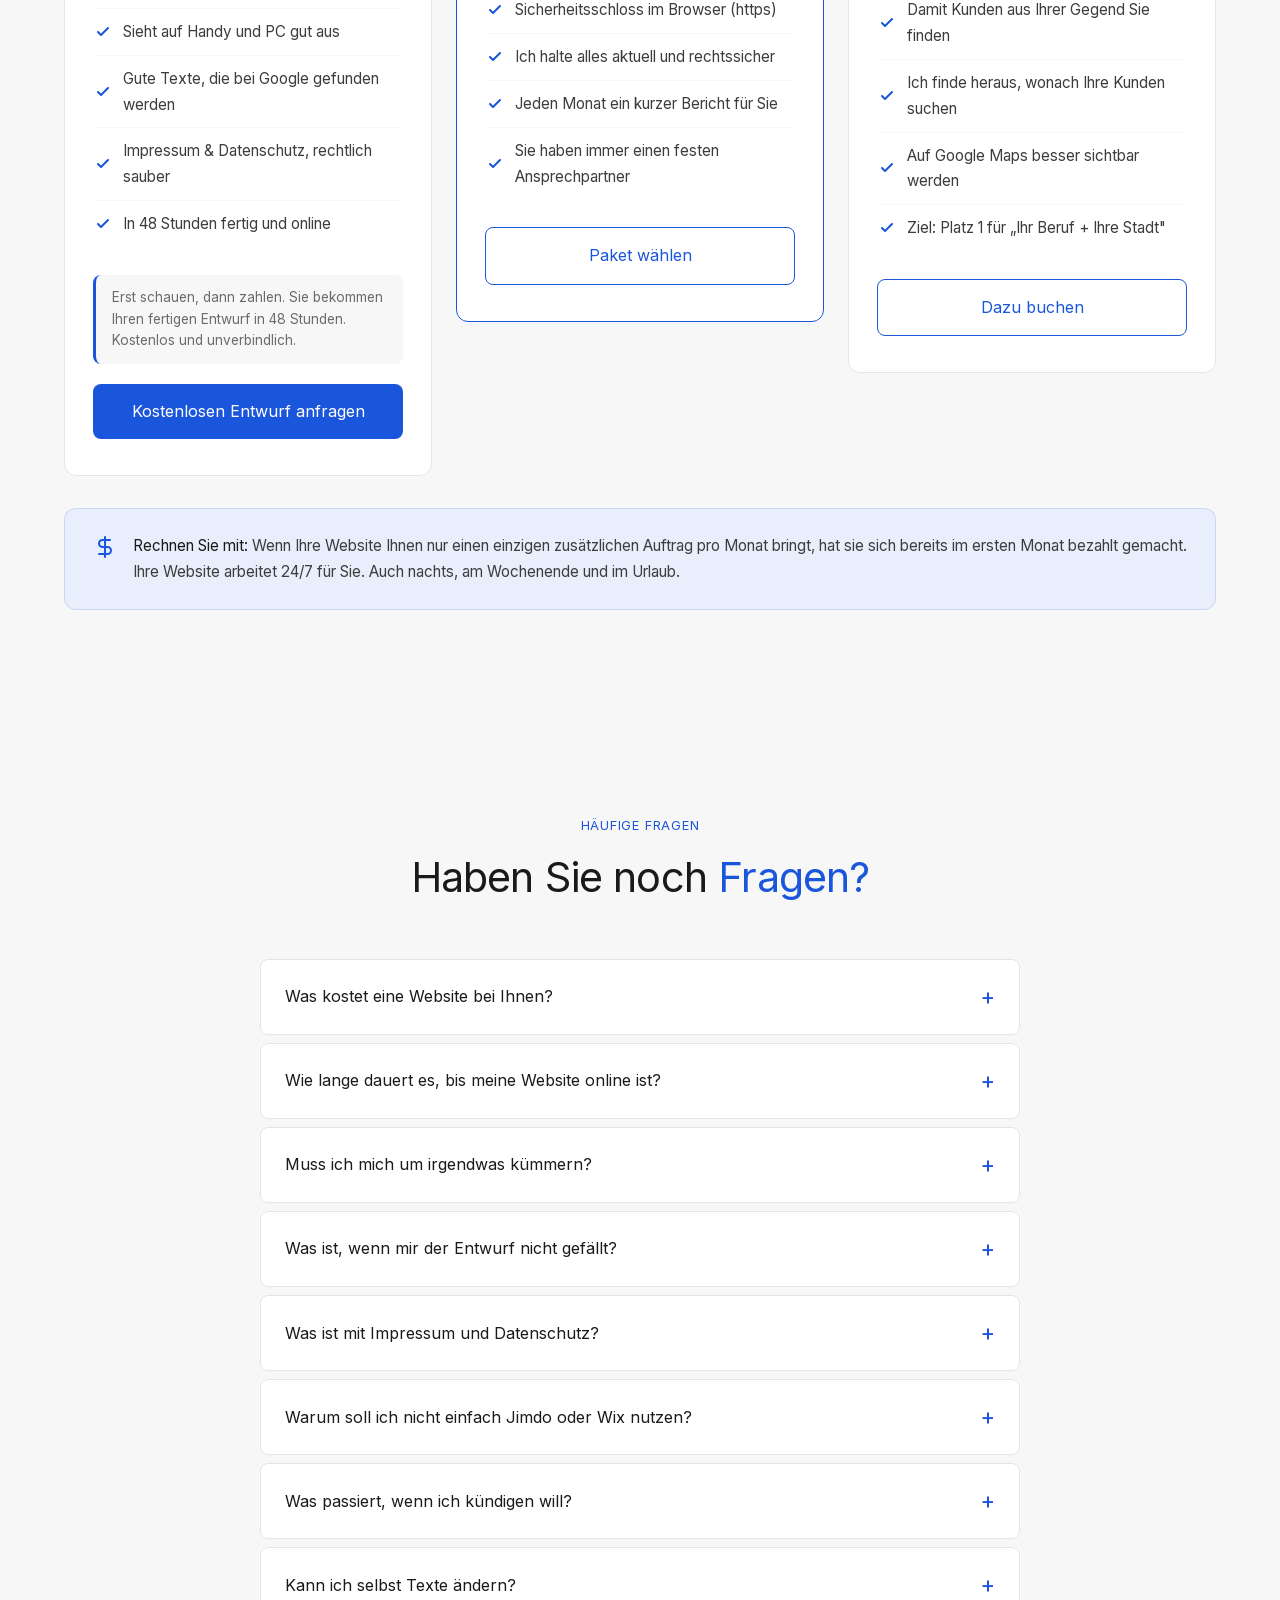
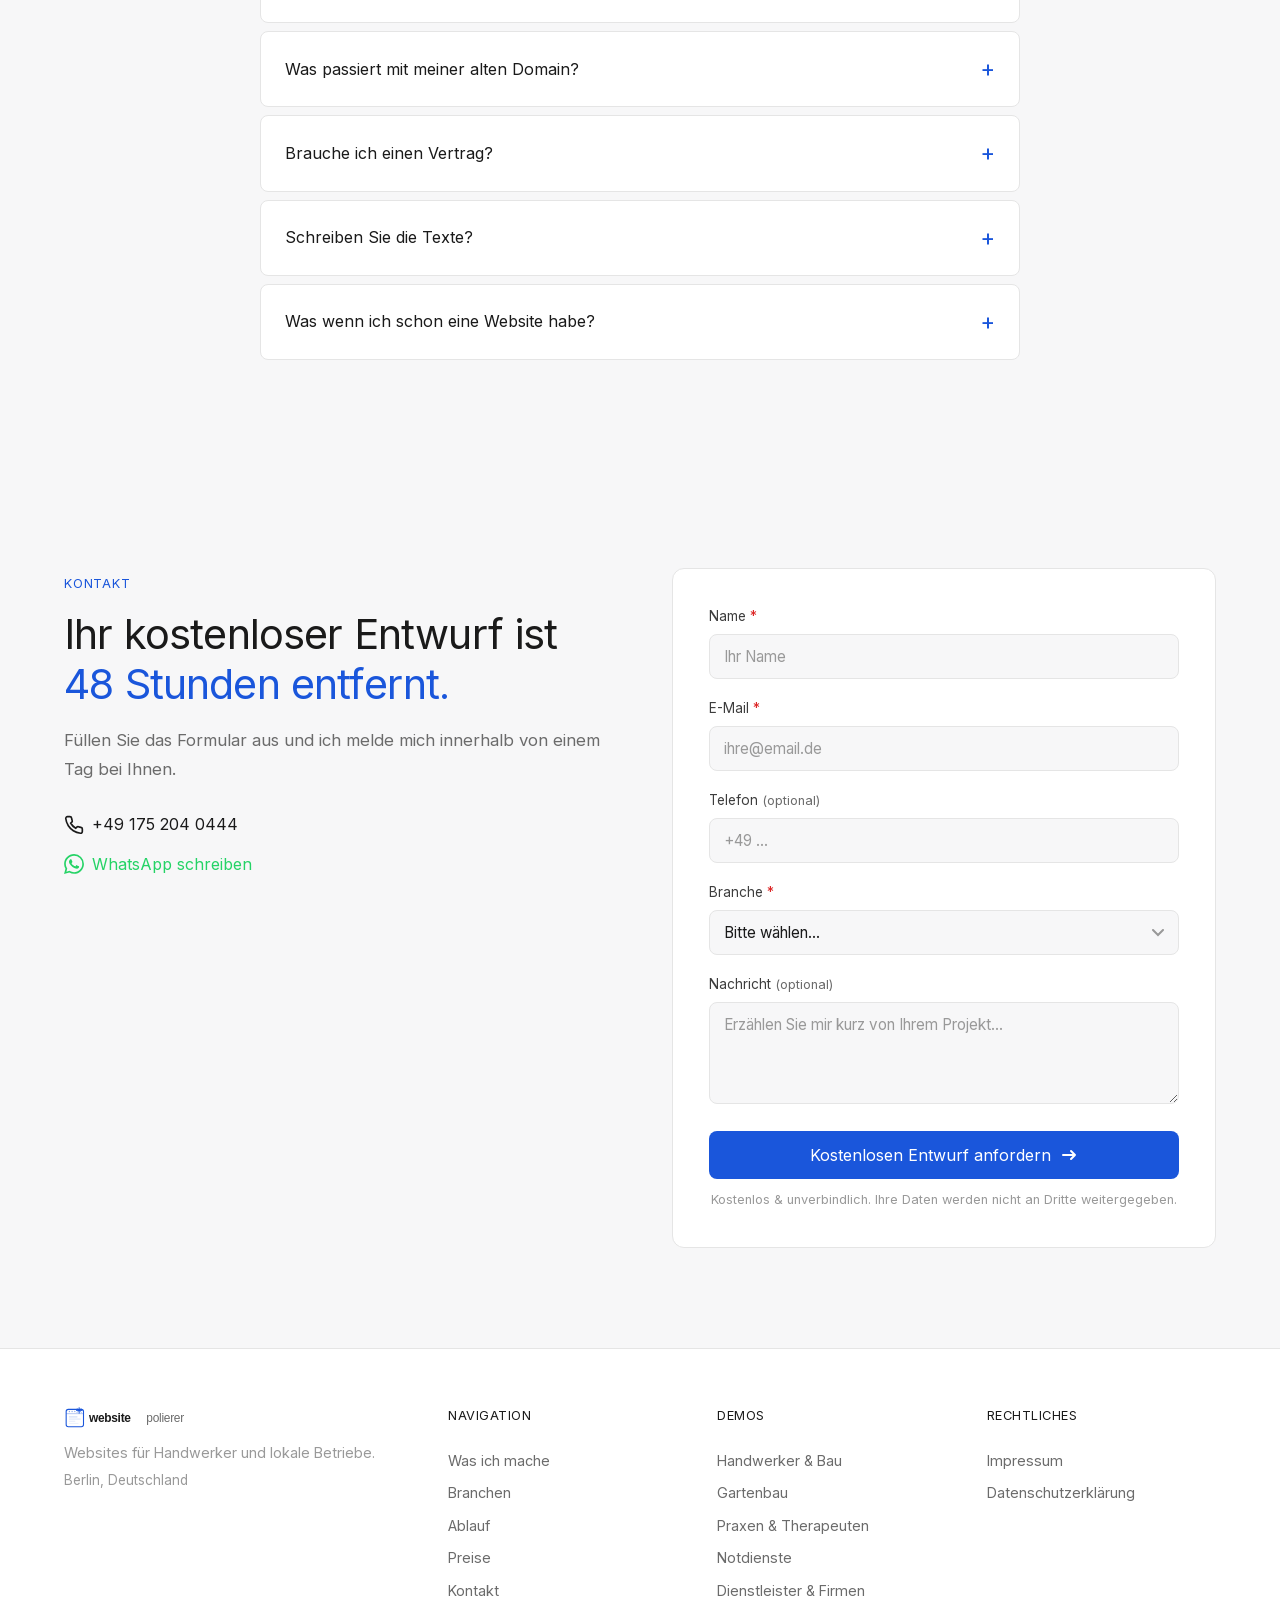
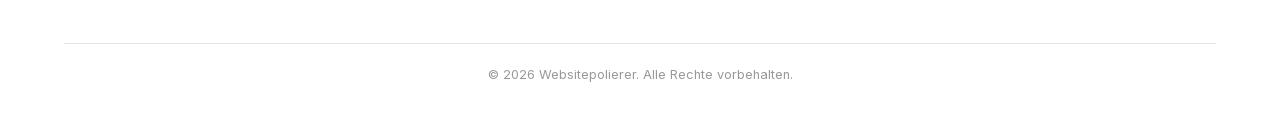
==== commit 611aabd2: "fix: FAQs, hero headline, physio title, unused CSS cleanup" ====
--- a/website/index.html
+++ b/website/index.html
@@ -80,8 +80,8 @@
         Aktuell freie Kapazitäten in Berlin
       </div>
       <h1 class="hero__title anim-fade-up" data-delay="100">
-        Eine Website, die genau zu<br>
-        <span class="hero__title-accent">Ihrem Betrieb passt.</span>
+        Ihre Website steht in 7 Tagen.<br>
+        <span class="hero__title-accent">Sie zahlen erst, wenn sie Ihnen gefällt.</span>
       </h1>
       <p class="hero__subtitle anim-fade-up" data-delay="200">
         Ich baue Ihnen eine professionelle Website, die bei Google gefunden wird.
@@ -867,6 +867,36 @@
             <p>Das Betreuungspaket ist monatlich kündbar. Ihre Website gehört Ihnen. Sie können sie jederzeit mitnehmen oder von jemand anderem weiterbetreuen lassen. Änderungen können Sie jederzeit bei mir beauftragen.</p>
           </div>
         </details>
+        <details class="faq__item anim-fade-up" data-delay="350">
+          <summary class="faq__question">Kann ich selbst Texte ändern?</summary>
+          <div class="faq__answer">
+            <p>Ja. Nach Übergabe erhalten Sie eine kurze Anleitung. Kleine Textänderungen können Sie jederzeit selbst vornehmen — oder wir erledigen das für Sie.</p>
+          </div>
+        </details>
+        <details class="faq__item anim-fade-up" data-delay="400">
+          <summary class="faq__question">Was passiert mit meiner alten Domain?</summary>
+          <div class="faq__answer">
+            <p>Ihre bestehende Domain wird einfach auf die neue Website umgeleitet. Falls Sie noch keine haben, helfen wir bei der Einrichtung.</p>
+          </div>
+        </details>
+        <details class="faq__item anim-fade-up" data-delay="450">
+          <summary class="faq__question">Brauche ich einen Vertrag?</summary>
+          <div class="faq__answer">
+            <p>Nein. Keine Laufzeit, kein Abo. Sie zahlen einmalig nach Freigabe des Entwurfs.</p>
+          </div>
+        </details>
+        <details class="faq__item anim-fade-up" data-delay="500">
+          <summary class="faq__question">Schreiben Sie die Texte?</summary>
+          <div class="faq__answer">
+            <p>Ja. Wir erstellen alle Texte basierend auf einem kurzen Gespräch über Ihren Betrieb. Sie prüfen und geben frei.</p>
+          </div>
+        </details>
+        <details class="faq__item anim-fade-up" data-delay="550">
+          <summary class="faq__question">Was wenn ich schon eine Website habe?</summary>
+          <div class="faq__answer">
+            <p>Kein Problem. Wir bauen Ihre neue Seite unabhängig und schalten erst um, wenn Sie zufrieden sind.</p>
+          </div>
+        </details>
       </div>
     </div>
   </section>
--- a/website/style.css
+++ b/website/style.css
@@ -471,64 +471,6 @@
   width: 1px;
   height: 36px;
   background: var(--border);
-}
-
-/* ========================================
-   SOCIAL PROOF
-   ======================================== */
-.social-proof {
-  padding: 60px 0;
-  border-bottom: 1px solid var(--border);
-}
-
-.social-proof__grid {
-  display: grid;
-  grid-template-columns: repeat(3, 1fr);
-  gap: 24px;
-}
-
-.social-proof__card {
-  padding: 28px;
-  background: var(--bg-card);
-  border: 1px solid var(--border);
-  border-radius: var(--radius-lg);
-  transition: border-color var(--transition);
-}
-
-.social-proof__card:hover {
-  border-color: var(--border-hover);
-}
-
-.social-proof__stars {
-  display: flex;
-  gap: 2px;
-  color: #f59e0b;
-  margin-bottom: 14px;
-}
-
-.social-proof__text {
-  font-size: 1rem;
-  color: var(--text-body);
-  line-height: 1.7;
-  font-style: italic;
-  margin-bottom: 16px;
-}
-
-.social-proof__author {
-  display: flex;
-  flex-direction: column;
-  gap: 2px;
-}
-
-.social-proof__name {
-  font-size: 0.9rem;
-  font-weight: 600;
-  color: var(--text-dark);
-}
-
-.social-proof__role {
-  font-size: 0.8rem;
-  color: var(--text-muted);
 }
 
 /* ========================================
@@ -1874,11 +1816,6 @@
 }
 
 @media (max-width: 768px) {
-  .social-proof__grid {
-    grid-template-columns: 1fr;
-    gap: 16px;
-  }
-
   .nav__phone-text {
     display: none;
   }
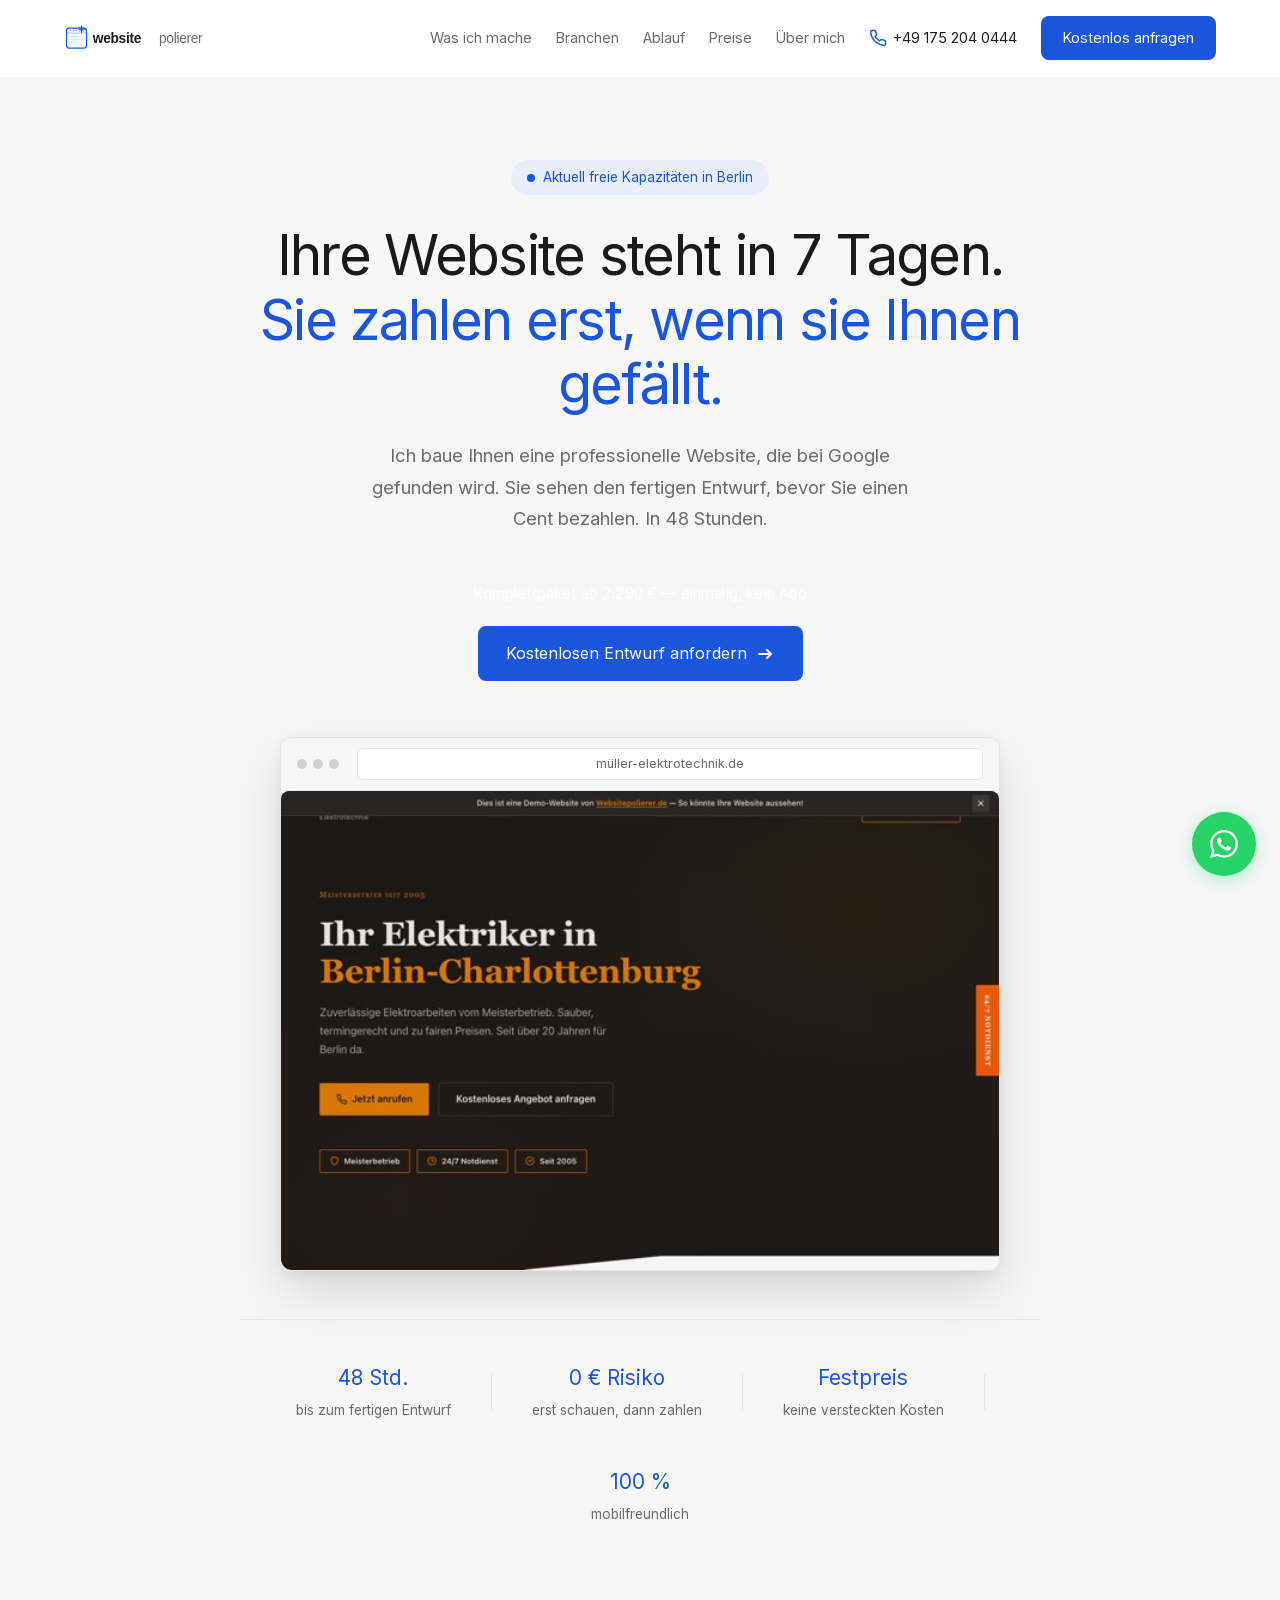
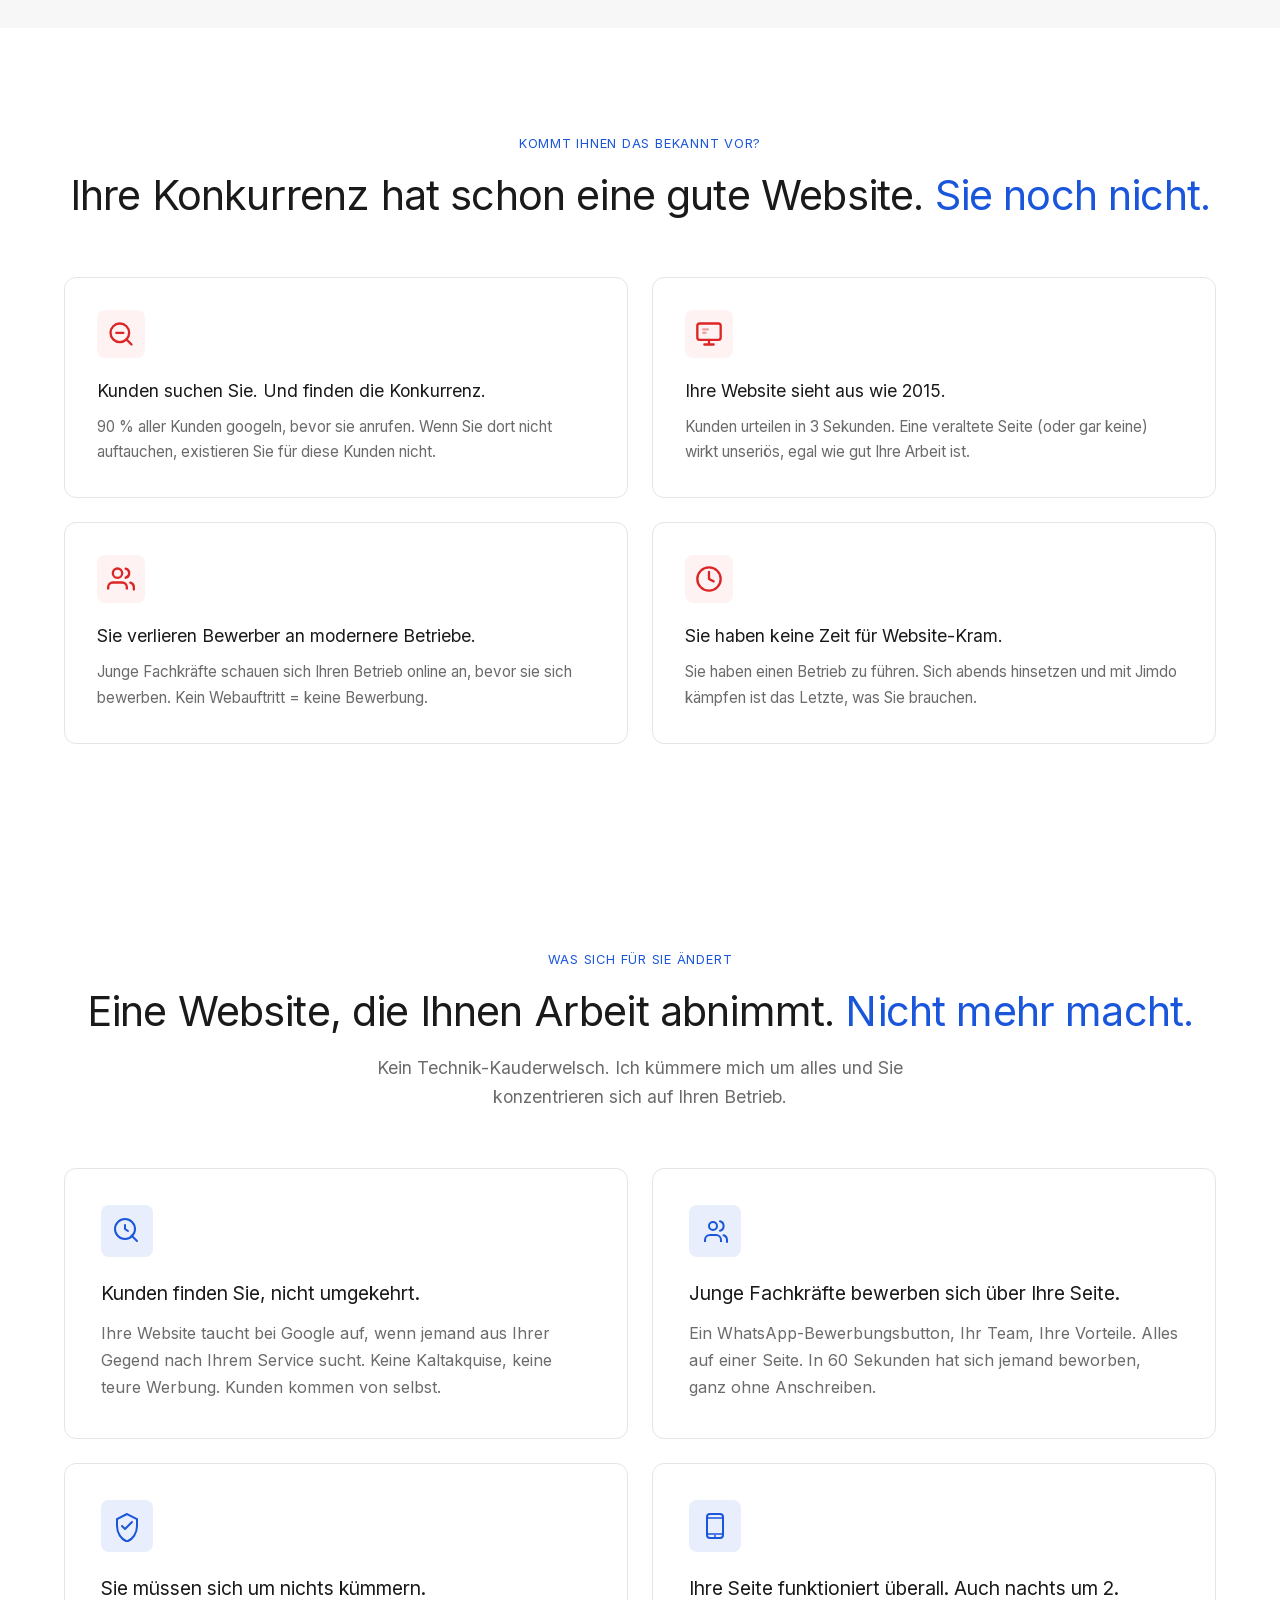
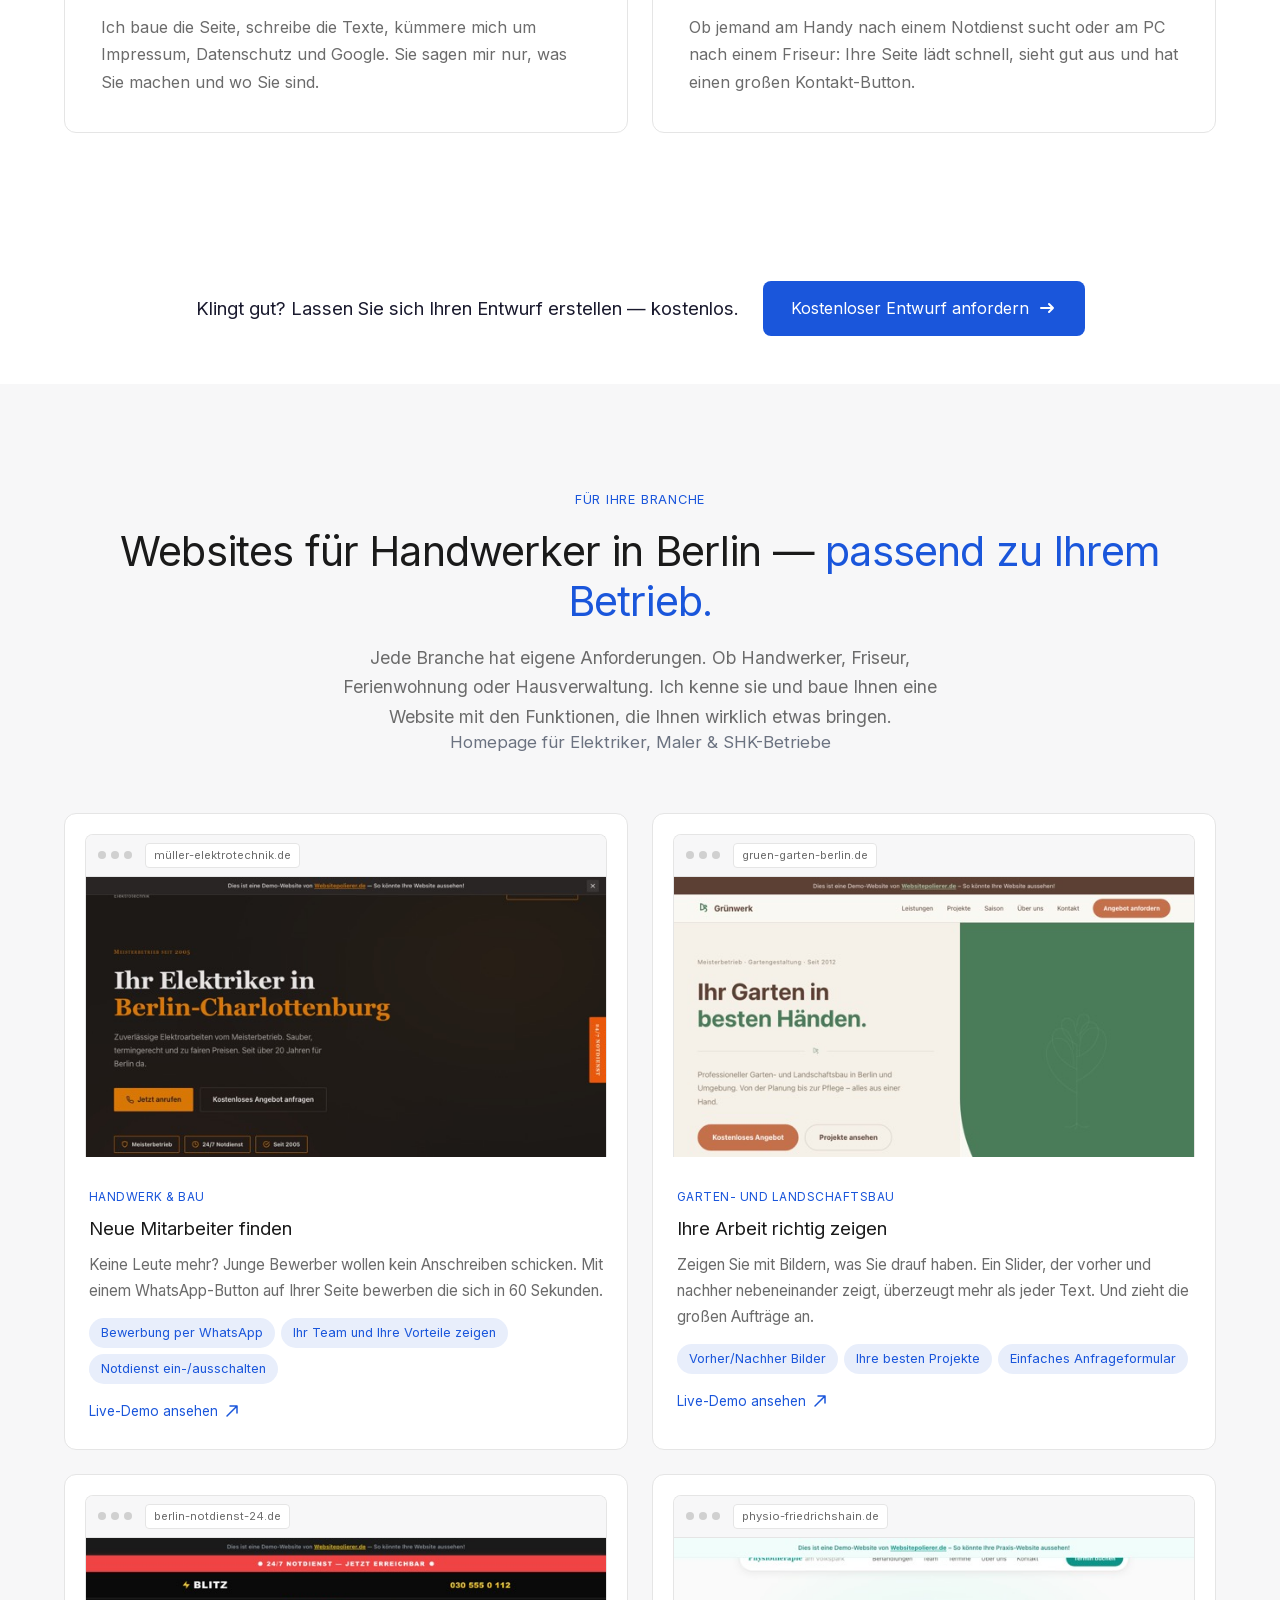
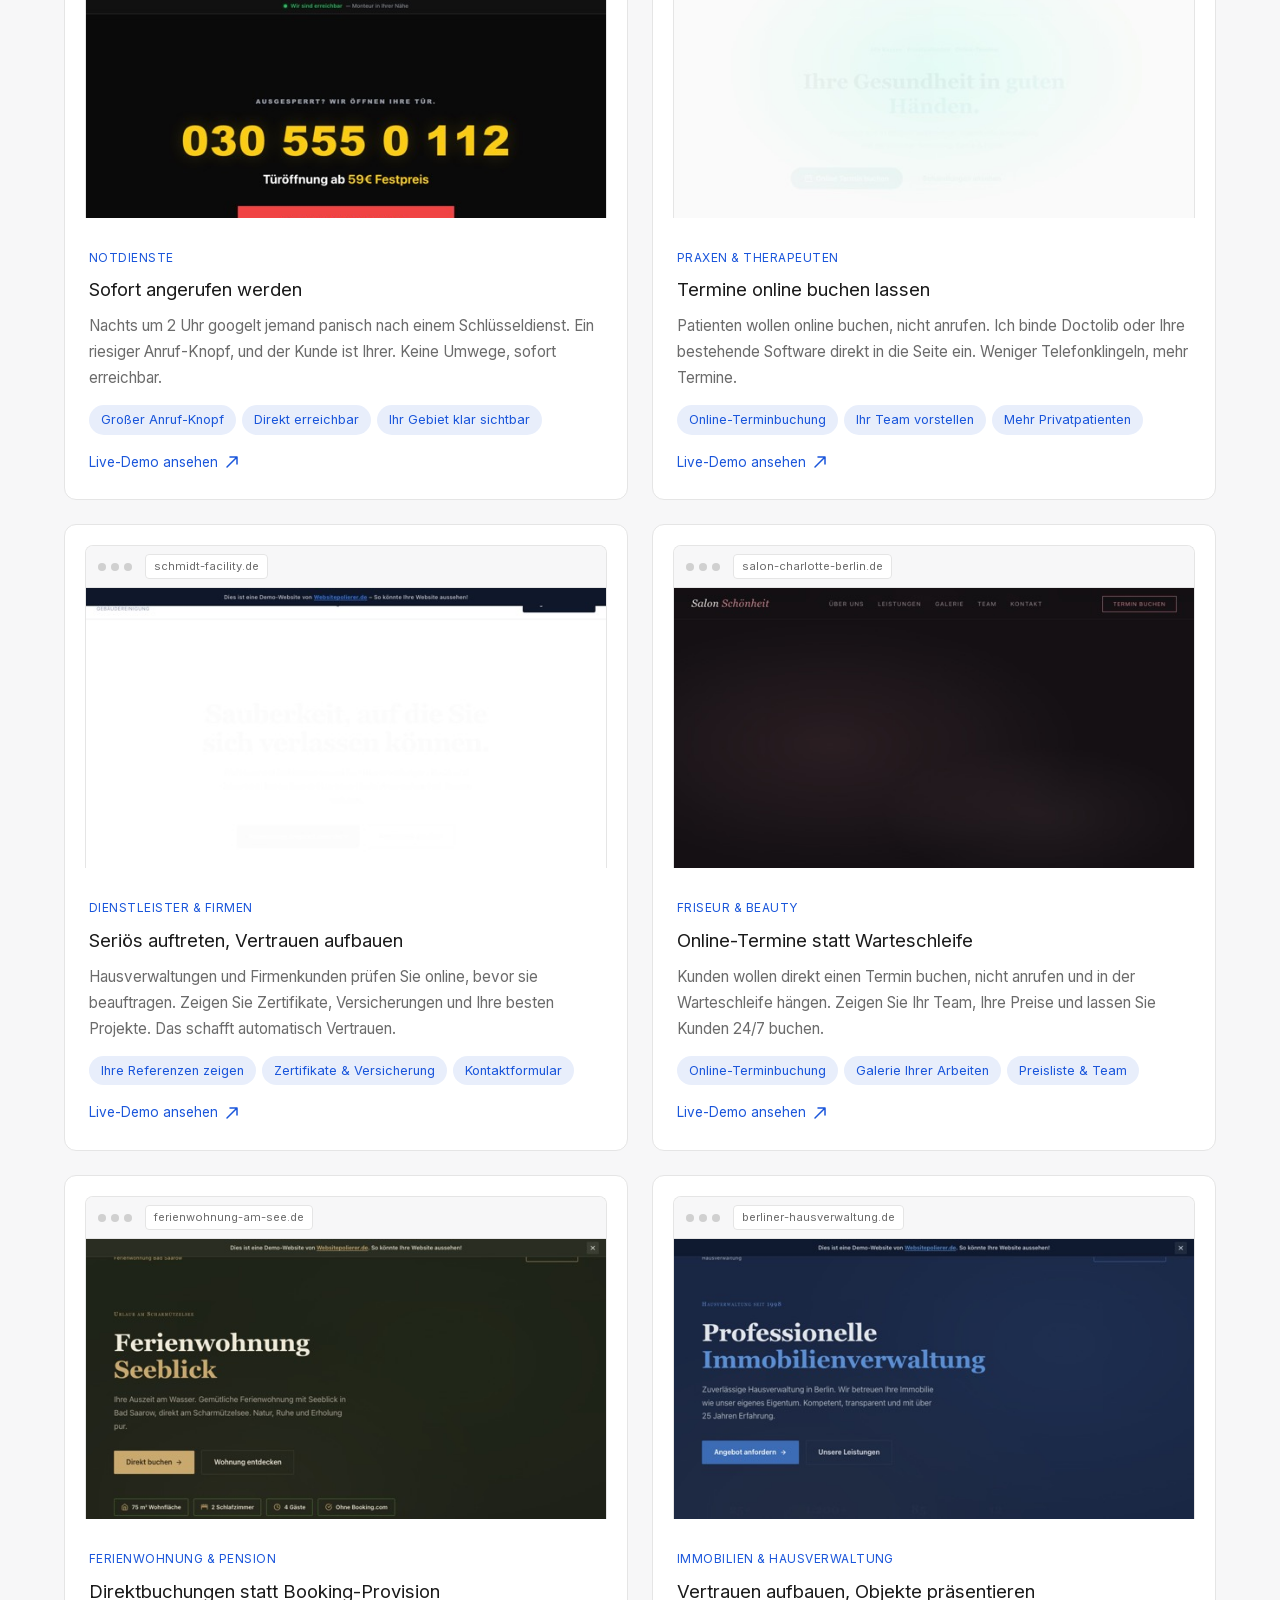
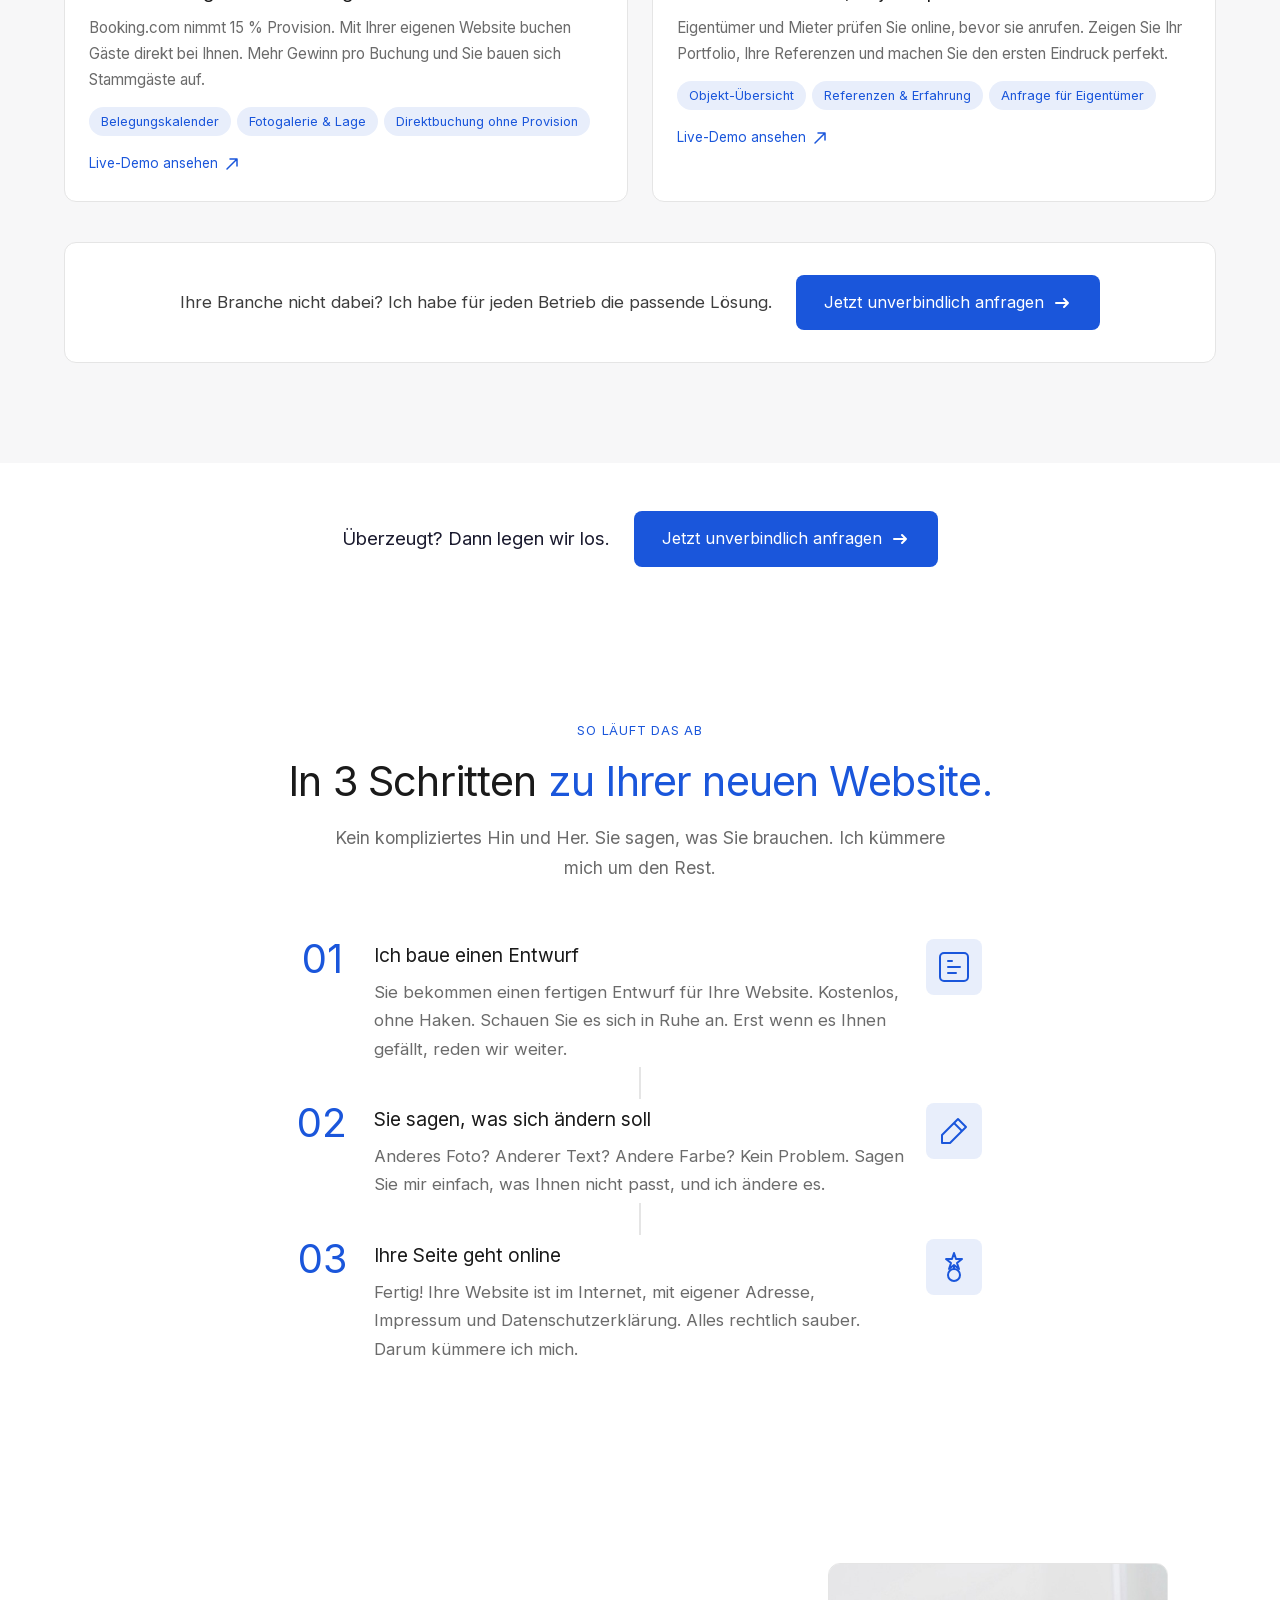
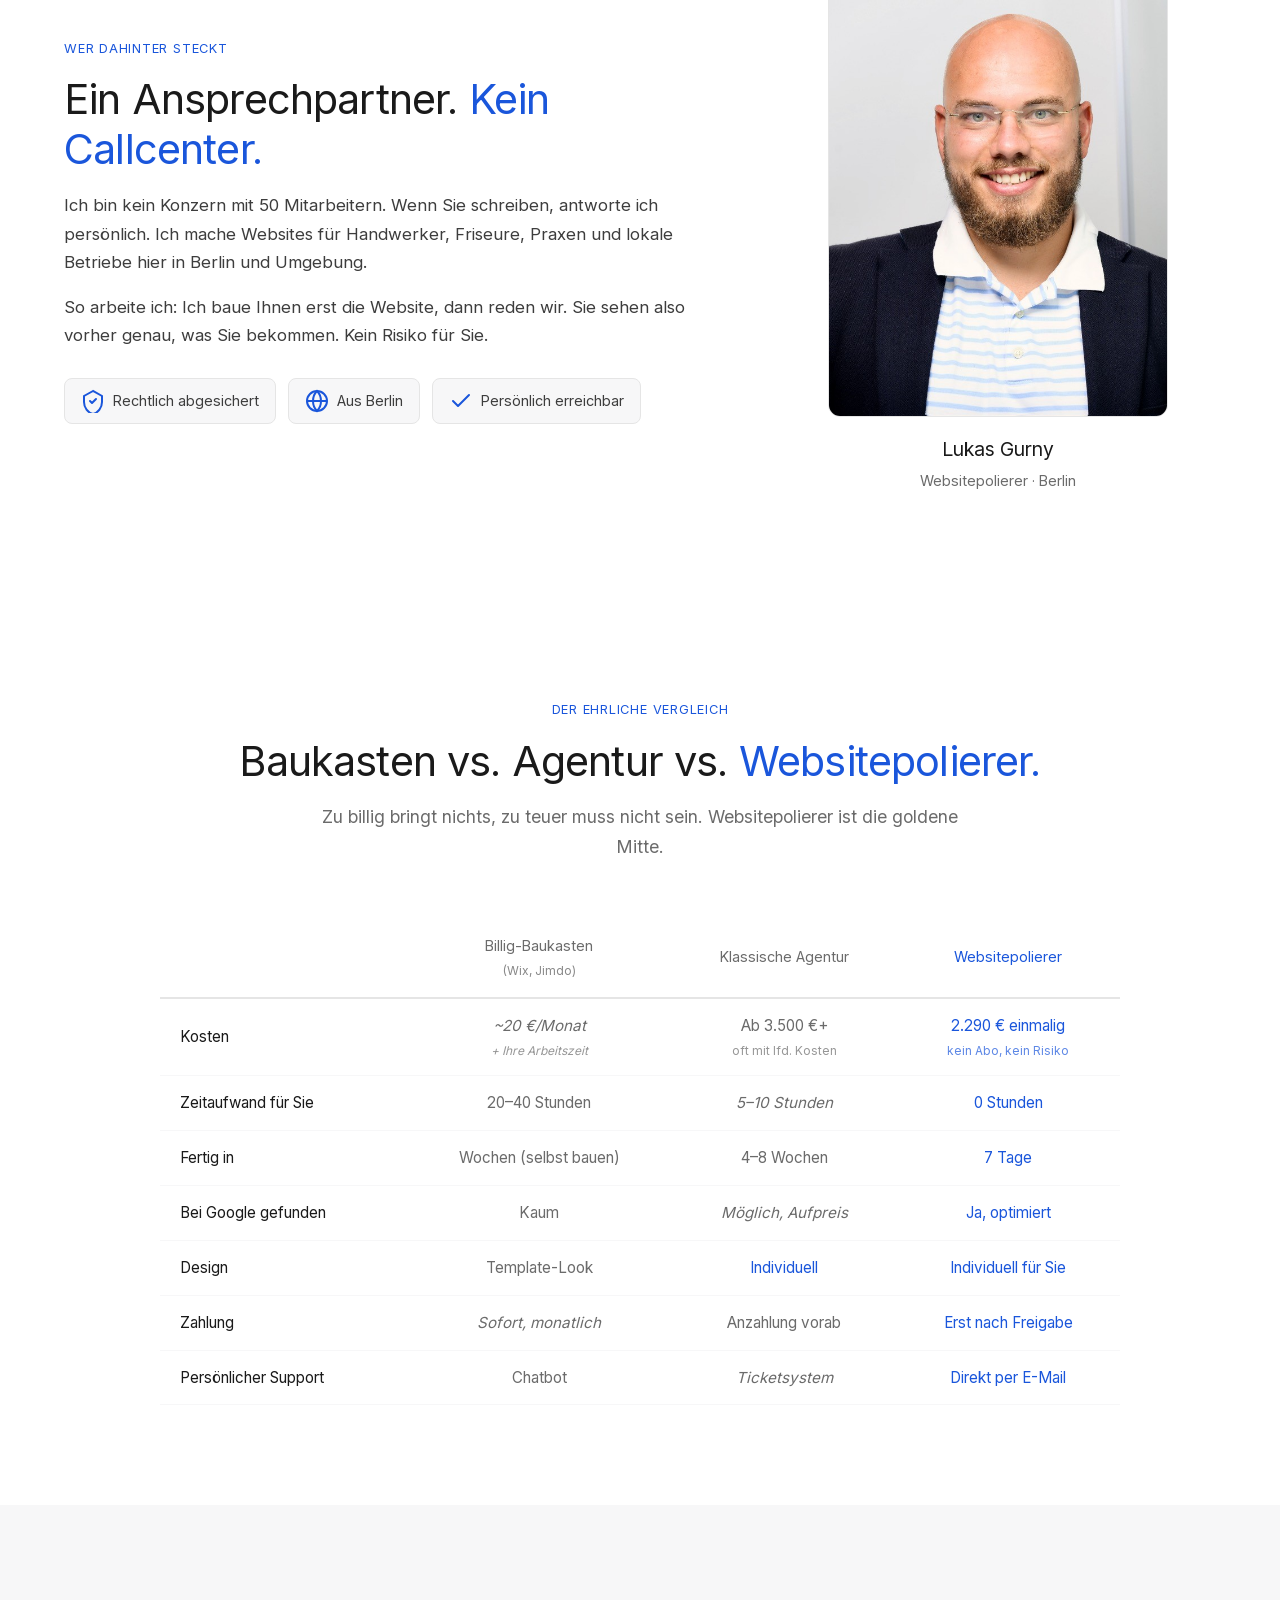
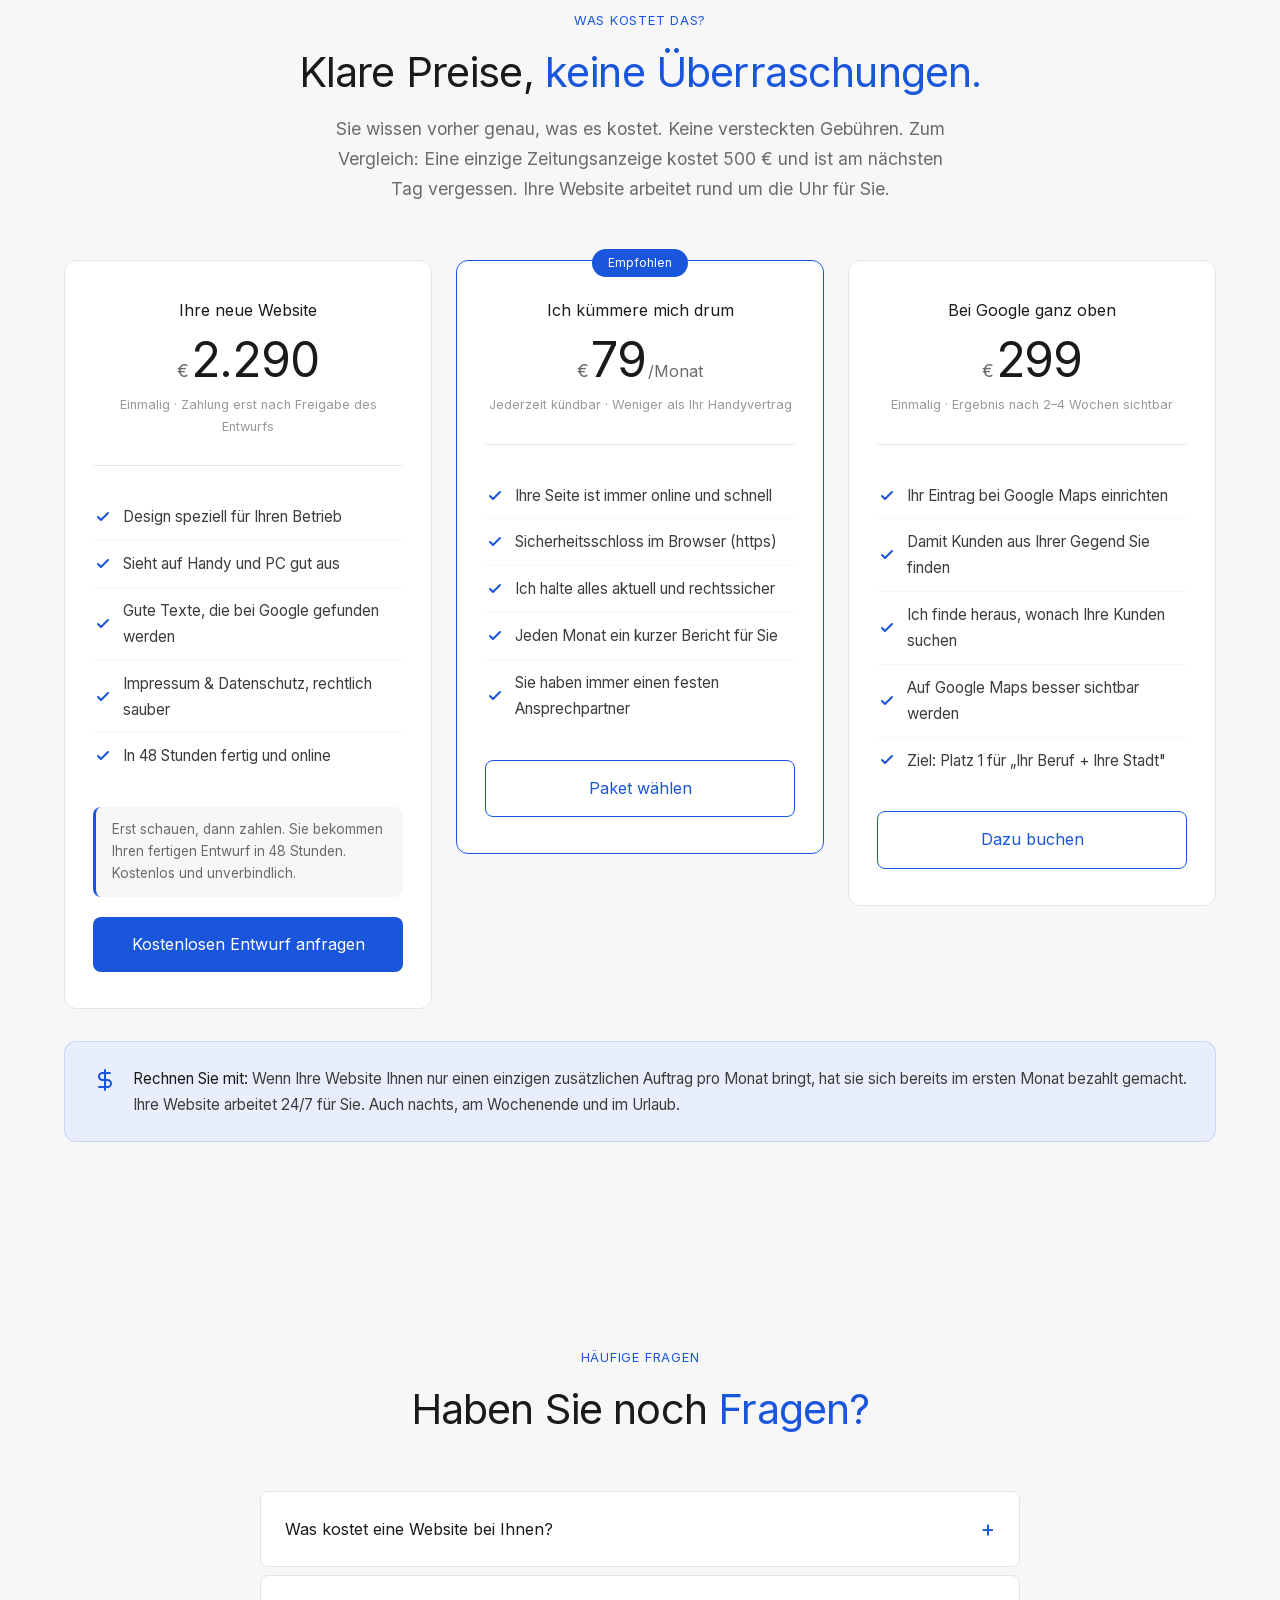
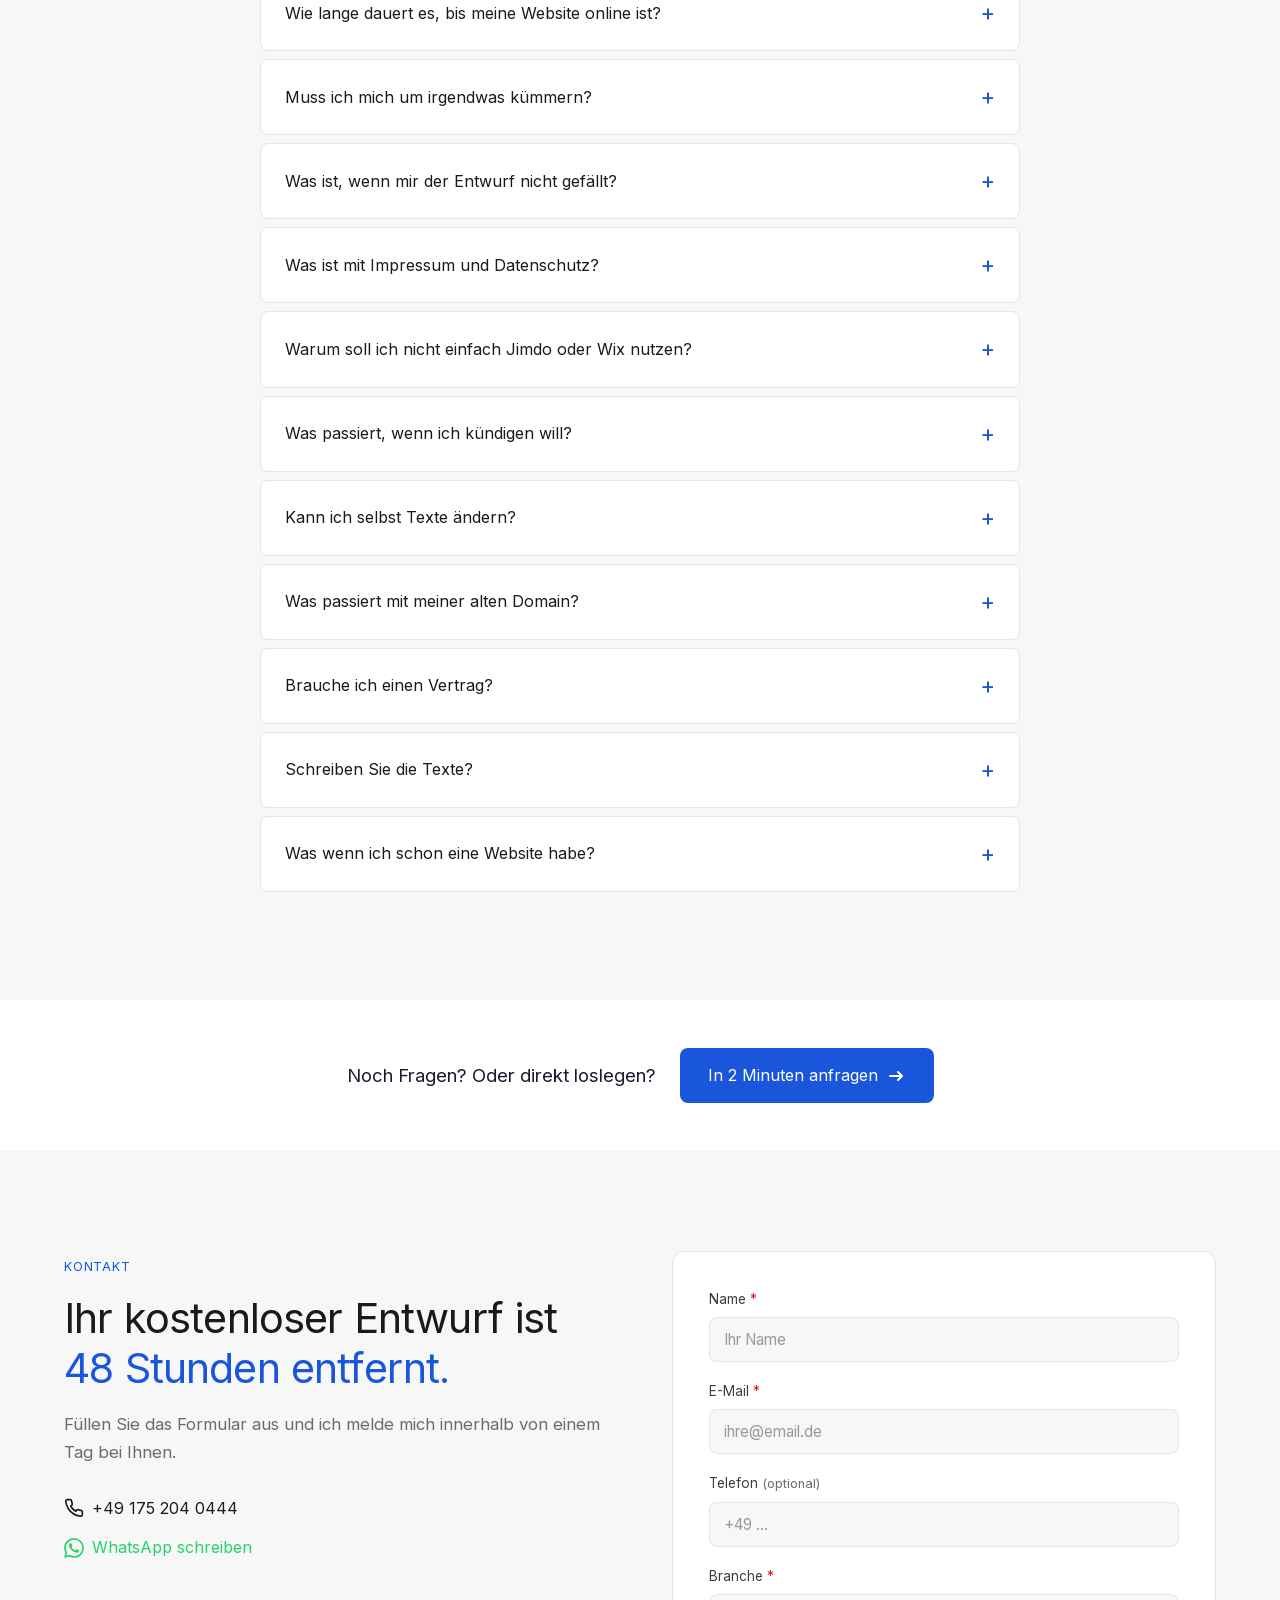
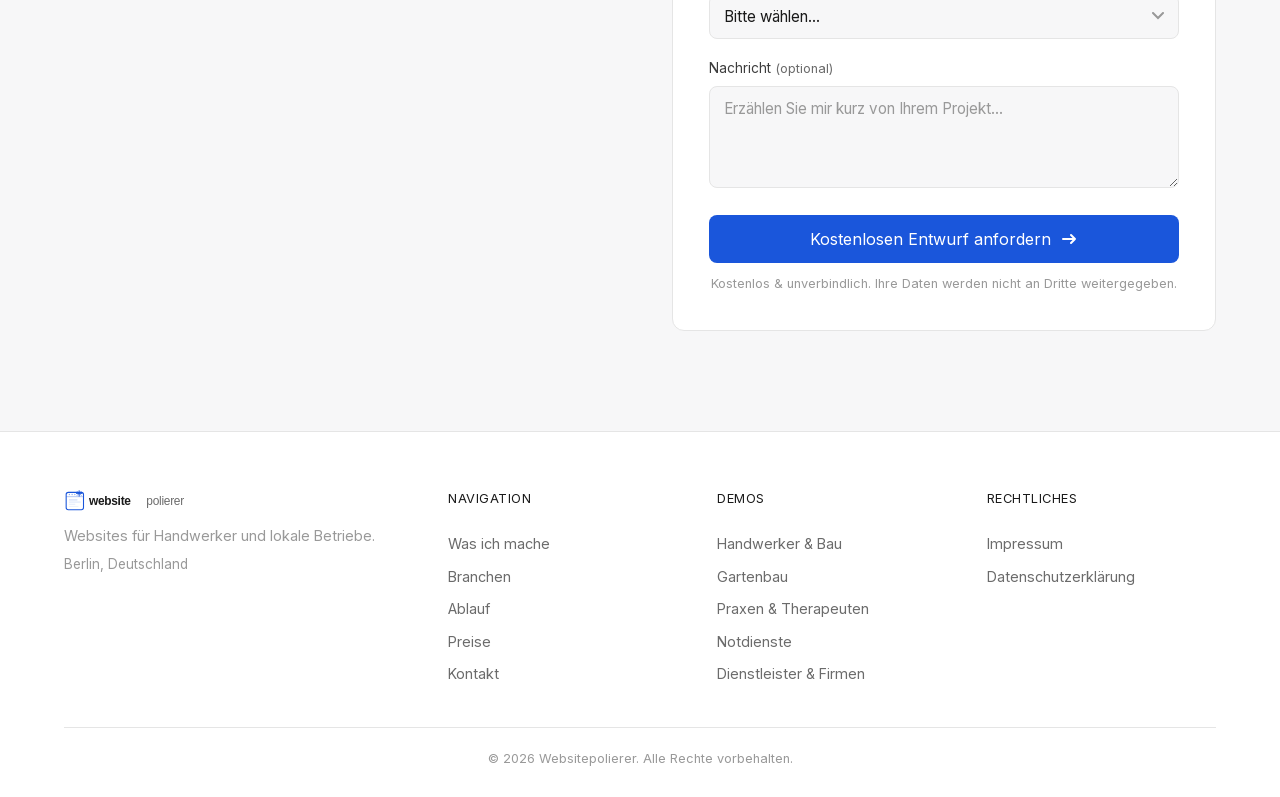
==== commit 818d0ba1: "feat: hero pricing, sticky WhatsApp, between-CTAs, SEO keywords, comparison table" ====
--- a/website/index.html
+++ b/website/index.html
@@ -4,10 +4,10 @@
   <meta charset="UTF-8">
   <meta name="viewport" content="width=device-width, initial-scale=1.0">
   <title>Websitepolierer – Professionelle Websites für Handwerker & Betriebe in Berlin</title>
-  <meta name="description" content="Maßgeschneiderte Websites für Handwerker, Friseure, Praxen und lokale Betriebe in Berlin. Fertiger Entwurf in 48h – erst schauen, dann zahlen. Ab 2.290€ Festpreis.">
+  <meta name="description" content="Website für Handwerker Berlin – Professionelle Websites für Elektriker, Maler, SHK-Betriebe, Friseure & lokale Betriebe. Fertiger Entwurf in 48h, ab 2.290 € Festpreis. Erst schauen, dann zahlen.">
   <meta name="keywords" content="Website Handwerker, Website erstellen lassen, Webdesign Berlin, Handwerker Website, Physiotherapie Website, Website Gartenbau, Webdesign Handwerker Berlin">
   <meta property="og:title" content="Websitepolierer – Professionelle Websites für Handwerker & Betriebe in Berlin">
-  <meta property="og:description" content="Maßgeschneiderte Websites für Handwerker, Friseure, Praxen und lokale Betriebe in Berlin. Fertiger Entwurf in 48h – erst schauen, dann zahlen. Ab 2.290€ Festpreis.">
+  <meta property="og:description" content="Website für Handwerker Berlin – Professionelle Websites für Elektriker, Maler, SHK-Betriebe, Friseure & lokale Betriebe. Fertiger Entwurf in 48h, ab 2.290 € Festpreis.">
   <meta property="og:type" content="website">
   <meta property="og:url" content="https://websitepolierer.de">
   <link rel="canonical" href="https://websitepolierer.de/">
@@ -87,6 +87,9 @@
         Ich baue Ihnen eine professionelle Website, die bei Google gefunden wird.
         Sie sehen den fertigen Entwurf, bevor Sie einen Cent bezahlen. In 48 Stunden.
       </p>
+      <div class="hero__price-badge anim-fade-up" data-delay="250">
+        <span class="hero__price-badge-text">Komplettpaket ab 2.290 € — einmalig, kein Abo</span>
+      </div>
       <div class="hero__actions anim-fade-up" data-delay="300">
         <a href="#kontakt" class="btn btn--primary">
           Kostenlosen Entwurf anfordern
@@ -228,16 +231,29 @@
     </div>
   </section>
 
+  <!-- Between CTA: After Leistungen -->
+  <div class="between-cta anim-fade-up">
+    <div class="container">
+      <div class="between-cta__inner">
+        <p class="between-cta__text">Klingt gut? Lassen Sie sich Ihren Entwurf erstellen — kostenlos.</p>
+        <a href="#kontakt" class="btn btn--primary">Kostenloser Entwurf anfordern
+          <svg width="20" height="20" viewBox="0 0 20 20" fill="none"><path d="M4 10h12m0 0l-4-4m4 4l-4 4" stroke="currentColor" stroke-width="2" stroke-linecap="round" stroke-linejoin="round"/></svg>
+        </a>
+      </div>
+    </div>
+  </div>
+
   <!-- Branchen – Merged industry section -->
   <section class="branchen" id="branchen">
     <div class="container">
       <div class="section-header section-header--center anim-fade-up">
         <span class="section-tag">Für Ihre Branche</span>
-        <h2 class="section-title">Eine Website, die zu <span class="text-accent">Ihrem Betrieb passt.</span></h2>
+        <h2 class="section-title">Websites für Handwerker in Berlin — <span class="text-accent">passend zu Ihrem Betrieb.</span></h2>
         <p class="section-desc">
           Jede Branche hat eigene Anforderungen. Ob Handwerker, Friseur, Ferienwohnung oder Hausverwaltung.
           Ich kenne sie und baue Ihnen eine Website mit den Funktionen, die Ihnen wirklich etwas bringen.
         </p>
+        <h3 class="section-subtitle">Homepage für Elektriker, Maler & SHK-Betriebe</h3>
       </div>
       <div class="branchen__grid">
         <!-- Card 1: Handwerk & Bau -->
@@ -523,6 +539,18 @@
     </div>
   </section>
 
+  <!-- Between CTA: After Branchen -->
+  <div class="between-cta anim-fade-up">
+    <div class="container">
+      <div class="between-cta__inner">
+        <p class="between-cta__text">Überzeugt? Dann legen wir los.</p>
+        <a href="#kontakt" class="btn btn--primary">Jetzt unverbindlich anfragen
+          <svg width="20" height="20" viewBox="0 0 20 20" fill="none"><path d="M4 10h12m0 0l-4-4m4 4l-4 4" stroke="currentColor" stroke-width="2" stroke-linecap="round" stroke-linejoin="round"/></svg>
+        </a>
+      </div>
+    </div>
+  </div>
+
   <!-- Process Section -->
   <section class="process" id="ablauf">
     <div class="container">
@@ -631,10 +659,10 @@
   <section class="compare" id="vergleich">
     <div class="container">
       <div class="section-header section-header--center anim-fade-up">
-        <span class="section-tag">Warum nicht selbst machen?</span>
-        <h2 class="section-title">Baukasten vs. <span class="text-accent">Websitepolierer.</span></h2>
+        <span class="section-tag">Der ehrliche Vergleich</span>
+        <h2 class="section-title">Baukasten vs. Agentur vs. <span class="text-accent">Websitepolierer.</span></h2>
         <p class="section-desc">
-          Jimdo und Wix sind prima, wenn Sie Zeit und Lust haben. Wenn nicht, übernehme ich das.
+          Zu billig bringt nichts, zu teuer muss nicht sein. Websitepolierer ist die goldene Mitte.
         </p>
       </div>
       <div class="compare__table-wrap anim-fade-up" data-delay="100">
@@ -642,47 +670,53 @@
           <thead>
             <tr>
               <th></th>
-              <th class="compare__col-baukasten">Selbst mit Jimdo/Wix</th>
-              <th class="compare__col-billig">Billigagentur (ab 699 €)</th>
+              <th class="compare__col-baukasten">Billig-Baukasten<br><small>(Wix, Jimdo)</small></th>
+              <th class="compare__col-billig">Klassische Agentur</th>
               <th class="compare__col-polierer">Websitepolierer</th>
             </tr>
           </thead>
           <tbody>
             <tr>
-              <td class="compare__label">Ihr Zeitaufwand</td>
+              <td class="compare__label">Kosten</td>
+              <td class="compare__meh">~20 €/Monat<br><small>+ Ihre Arbeitszeit</small></td>
+              <td class="compare__bad">Ab 3.500 €+<br><small>oft mit lfd. Kosten</small></td>
+              <td class="compare__good">2.290 € einmalig<br><small>kein Abo, kein Risiko</small></td>
+            </tr>
+            <tr>
+              <td class="compare__label">Zeitaufwand für Sie</td>
               <td class="compare__bad">20–40 Stunden</td>
               <td class="compare__meh">5–10 Stunden</td>
               <td class="compare__good">0 Stunden</td>
             </tr>
             <tr>
+              <td class="compare__label">Fertig in</td>
+              <td class="compare__bad">Wochen (selbst bauen)</td>
+              <td class="compare__bad">4–8 Wochen</td>
+              <td class="compare__good">7 Tage</td>
+            </tr>
+            <tr>
               <td class="compare__label">Bei Google gefunden</td>
-              <td class="compare__bad">Unwahrscheinlich</td>
               <td class="compare__bad">Kaum</td>
+              <td class="compare__meh">Möglich, Aufpreis</td>
               <td class="compare__good">Ja, optimiert</td>
             </tr>
             <tr>
-              <td class="compare__label">Rechtlich abgesichert</td>
-              <td class="compare__bad">Selbst kümmern</td>
-              <td class="compare__bad">Oft lückenhaft</td>
-              <td class="compare__good">Alles inklusive</td>
+              <td class="compare__label">Design</td>
+              <td class="compare__bad">Template-Look</td>
+              <td class="compare__good">Individuell</td>
+              <td class="compare__good">Individuell für Sie</td>
             </tr>
             <tr>
-              <td class="compare__label">Professionelles Design</td>
-              <td class="compare__bad">Template-Look</td>
-              <td class="compare__meh">Template-Design</td>
-              <td class="compare__good">Individuell für Sie</td>
+              <td class="compare__label">Zahlung</td>
+              <td class="compare__meh">Sofort, monatlich</td>
+              <td class="compare__bad">Anzahlung vorab</td>
+              <td class="compare__good">Erst nach Freigabe</td>
             </tr>
             <tr>
               <td class="compare__label">Persönlicher Support</td>
               <td class="compare__bad">Chatbot</td>
-              <td class="compare__bad">Ticketsystem</td>
+              <td class="compare__meh">Ticketsystem</td>
               <td class="compare__good">Direkt per E-Mail</td>
-            </tr>
-            <tr>
-              <td class="compare__label">Ladegeschwindigkeit</td>
-              <td class="compare__bad">Oft langsam</td>
-              <td class="compare__meh">Mittel</td>
-              <td class="compare__good">Blitzschnell</td>
             </tr>
           </tbody>
         </table>
@@ -900,6 +934,18 @@
       </div>
     </div>
   </section>
+
+  <!-- Between CTA: After FAQ -->
+  <div class="between-cta anim-fade-up">
+    <div class="container">
+      <div class="between-cta__inner">
+        <p class="between-cta__text">Noch Fragen? Oder direkt loslegen?</p>
+        <a href="#kontakt" class="btn btn--primary">In 2 Minuten anfragen
+          <svg width="20" height="20" viewBox="0 0 20 20" fill="none"><path d="M4 10h12m0 0l-4-4m4 4l-4 4" stroke="currentColor" stroke-width="2" stroke-linecap="round" stroke-linejoin="round"/></svg>
+        </a>
+      </div>
+    </div>
+  </div>
 
   <!-- Contact / CTA Section -->
   <section class="contact" id="kontakt">
@@ -1015,7 +1061,7 @@
   </div>
 
   <!-- Floating WhatsApp Button -->
-  <a href="https://wa.me/491752040444?text=Hallo%2C%20ich%20interessiere%20mich%20f%C3%BCr%20eine%20Website." class="whatsapp-float" target="_blank" rel="noopener" aria-label="WhatsApp kontaktieren">
+  <a href="https://wa.me/491752040444?text=Hallo%2C%20ich%20interessiere%20mich%20für%20eine%20Website" class="whatsapp-float" id="whatsappFloat" target="_blank" rel="noopener" aria-label="WhatsApp kontaktieren">
     <svg width="28" height="28" viewBox="0 0 24 24" fill="#fff"><path d="M17.472 14.382c-.297-.149-1.758-.867-2.03-.967-.273-.099-.471-.148-.67.15-.197.297-.767.966-.94 1.164-.173.199-.347.223-.644.075-.297-.15-1.255-.463-2.39-1.475-.883-.788-1.48-1.761-1.653-2.059-.173-.297-.018-.458.13-.606.134-.133.298-.347.446-.52.149-.174.198-.298.298-.497.099-.198.05-.371-.025-.52-.075-.149-.669-1.612-.916-2.207-.242-.579-.487-.5-.669-.51-.173-.008-.371-.01-.57-.01-.198 0-.52.074-.792.372-.272.297-1.04 1.016-1.04 2.479 0 1.462 1.065 2.875 1.213 3.074.149.198 2.096 3.2 5.077 4.487.709.306 1.262.489 1.694.625.712.227 1.36.195 1.871.118.571-.085 1.758-.719 2.006-1.413.248-.694.248-1.289.173-1.413-.074-.124-.272-.198-.57-.347m-5.421 7.403h-.004a9.87 9.87 0 01-5.031-1.378l-.361-.214-3.741.982.998-3.648-.235-.374a9.86 9.86 0 01-1.51-5.26c.001-5.45 4.436-9.884 9.888-9.884 2.64 0 5.122 1.03 6.988 2.898a9.825 9.825 0 012.893 6.994c-.003 5.45-4.437 9.884-9.885 9.884m8.413-18.297A11.815 11.815 0 0012.05 0C5.495 0 .16 5.335.157 11.892c0 2.096.547 4.142 1.588 5.945L.057 24l6.305-1.654a11.882 11.882 0 005.683 1.448h.005c6.554 0 11.89-5.335 11.893-11.893a11.821 11.821 0 00-3.48-8.413z"/></svg>
   </a>
 
--- a/website/style.css
+++ b/website/style.css
@@ -1995,33 +1995,112 @@
 /* ========================================
    FLOATING WHATSAPP BUTTON
    ======================================== */
+/* ——— Hero Price Badge ——— */
+.hero__price-badge {
+  display: inline-flex;
+  align-items: center;
+  margin-bottom: 8px;
+}
+
+.hero__price-badge-text {
+  display: inline-block;
+  padding: 10px 24px;
+  background: rgba(255, 255, 255, 0.08);
+  border: 1px solid rgba(255, 255, 255, 0.15);
+  border-radius: 100px;
+  font-size: 0.95rem;
+  font-weight: 500;
+  color: rgba(255, 255, 255, 0.9);
+  letter-spacing: 0.01em;
+  backdrop-filter: blur(8px);
+}
+
+/* ——— Section Subtitle (SEO) ——— */
+.section-subtitle {
+  font-size: 1.05rem;
+  font-weight: 400;
+  color: var(--text-secondary, #6b7280);
+  margin-top: -4px;
+  margin-bottom: 0;
+}
+
+/* ——— Between CTAs ——— */
+.between-cta {
+  padding: 48px 0;
+}
+
+.between-cta__inner {
+  display: flex;
+  align-items: center;
+  justify-content: center;
+  gap: 24px;
+  flex-wrap: wrap;
+  text-align: center;
+}
+
+.between-cta__text {
+  font-size: 1.15rem;
+  font-weight: 500;
+  color: var(--text-primary, #1a1a2e);
+  margin: 0;
+}
+
+@media (max-width: 640px) {
+  .between-cta__inner {
+    flex-direction: column;
+    gap: 16px;
+  }
+}
+
+/* ——— Comparison table small text ——— */
+.compare__table small {
+  display: block;
+  font-size: 0.75rem;
+  opacity: 0.7;
+  font-weight: 400;
+  margin-top: 2px;
+}
+
+.compare__table thead th small {
+  font-weight: 400;
+  opacity: 0.8;
+}
+
+/* ——— WhatsApp Float ——— */
 .whatsapp-float {
   position: fixed;
   bottom: 24px;
   right: 24px;
-  width: 56px;
-  height: 56px;
+  width: 64px;
+  height: 64px;
   background: #25d366;
   border-radius: 50%;
   display: flex;
   align-items: center;
   justify-content: center;
-  box-shadow: 0 4px 12px rgba(0, 0, 0, 0.2);
-  z-index: 1000;
-  transition: transform 0.2s ease, box-shadow 0.2s ease;
+  box-shadow: 0 4px 16px rgba(37, 211, 102, 0.35);
+  z-index: 9999;
+  transition: transform 0.2s ease, box-shadow 0.2s ease, opacity 0.4s ease;
+  opacity: 0;
+  pointer-events: none;
+}
+
+.whatsapp-float--visible {
+  opacity: 1;
+  pointer-events: auto;
 }
 
 .whatsapp-float:hover {
   transform: scale(1.1);
-  box-shadow: 0 6px 20px rgba(0, 0, 0, 0.25);
+  box-shadow: 0 6px 24px rgba(37, 211, 102, 0.45);
 }
 
 @media (max-width: 768px) {
   .whatsapp-float {
-    bottom: 80px; /* Above sticky CTA */
+    bottom: 80px;
     right: 16px;
-    width: 52px;
-    height: 52px;
+    width: 56px;
+    height: 56px;
   }
 
   .nav__email .nav__phone-text {
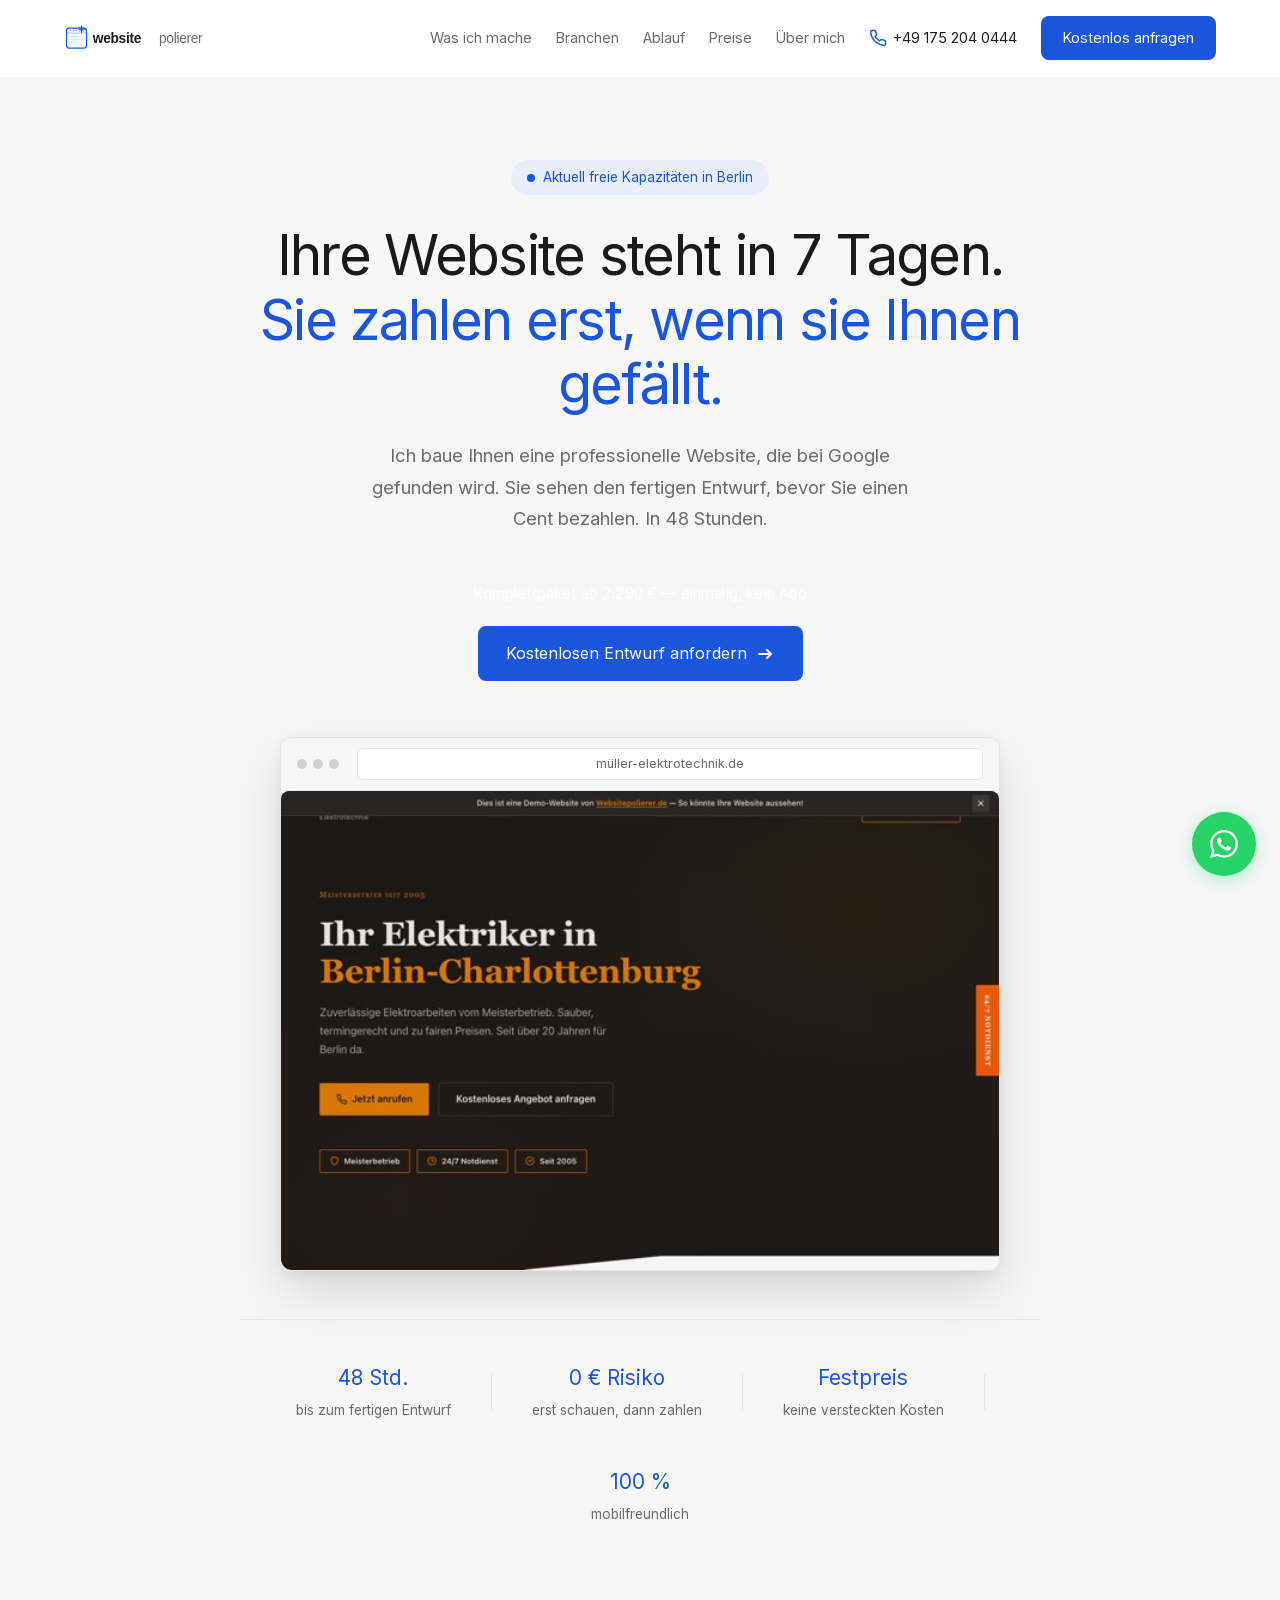
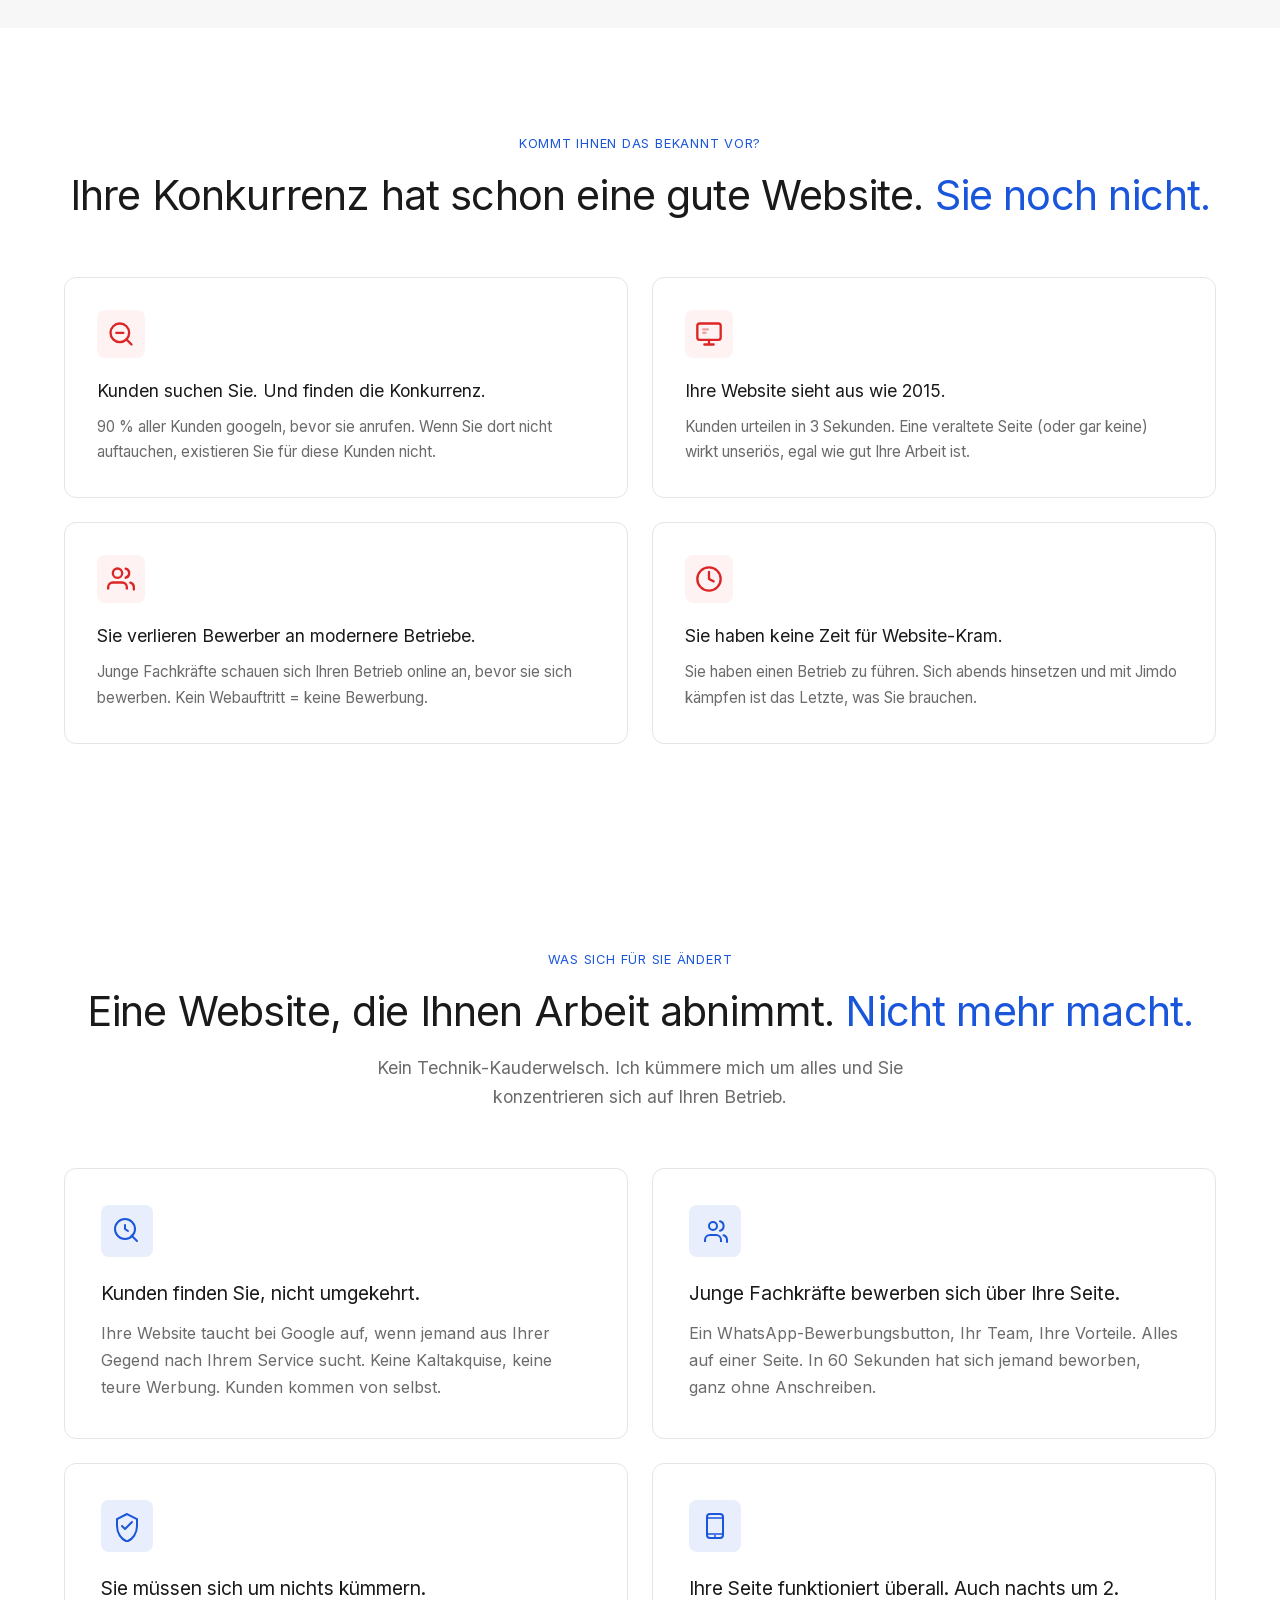
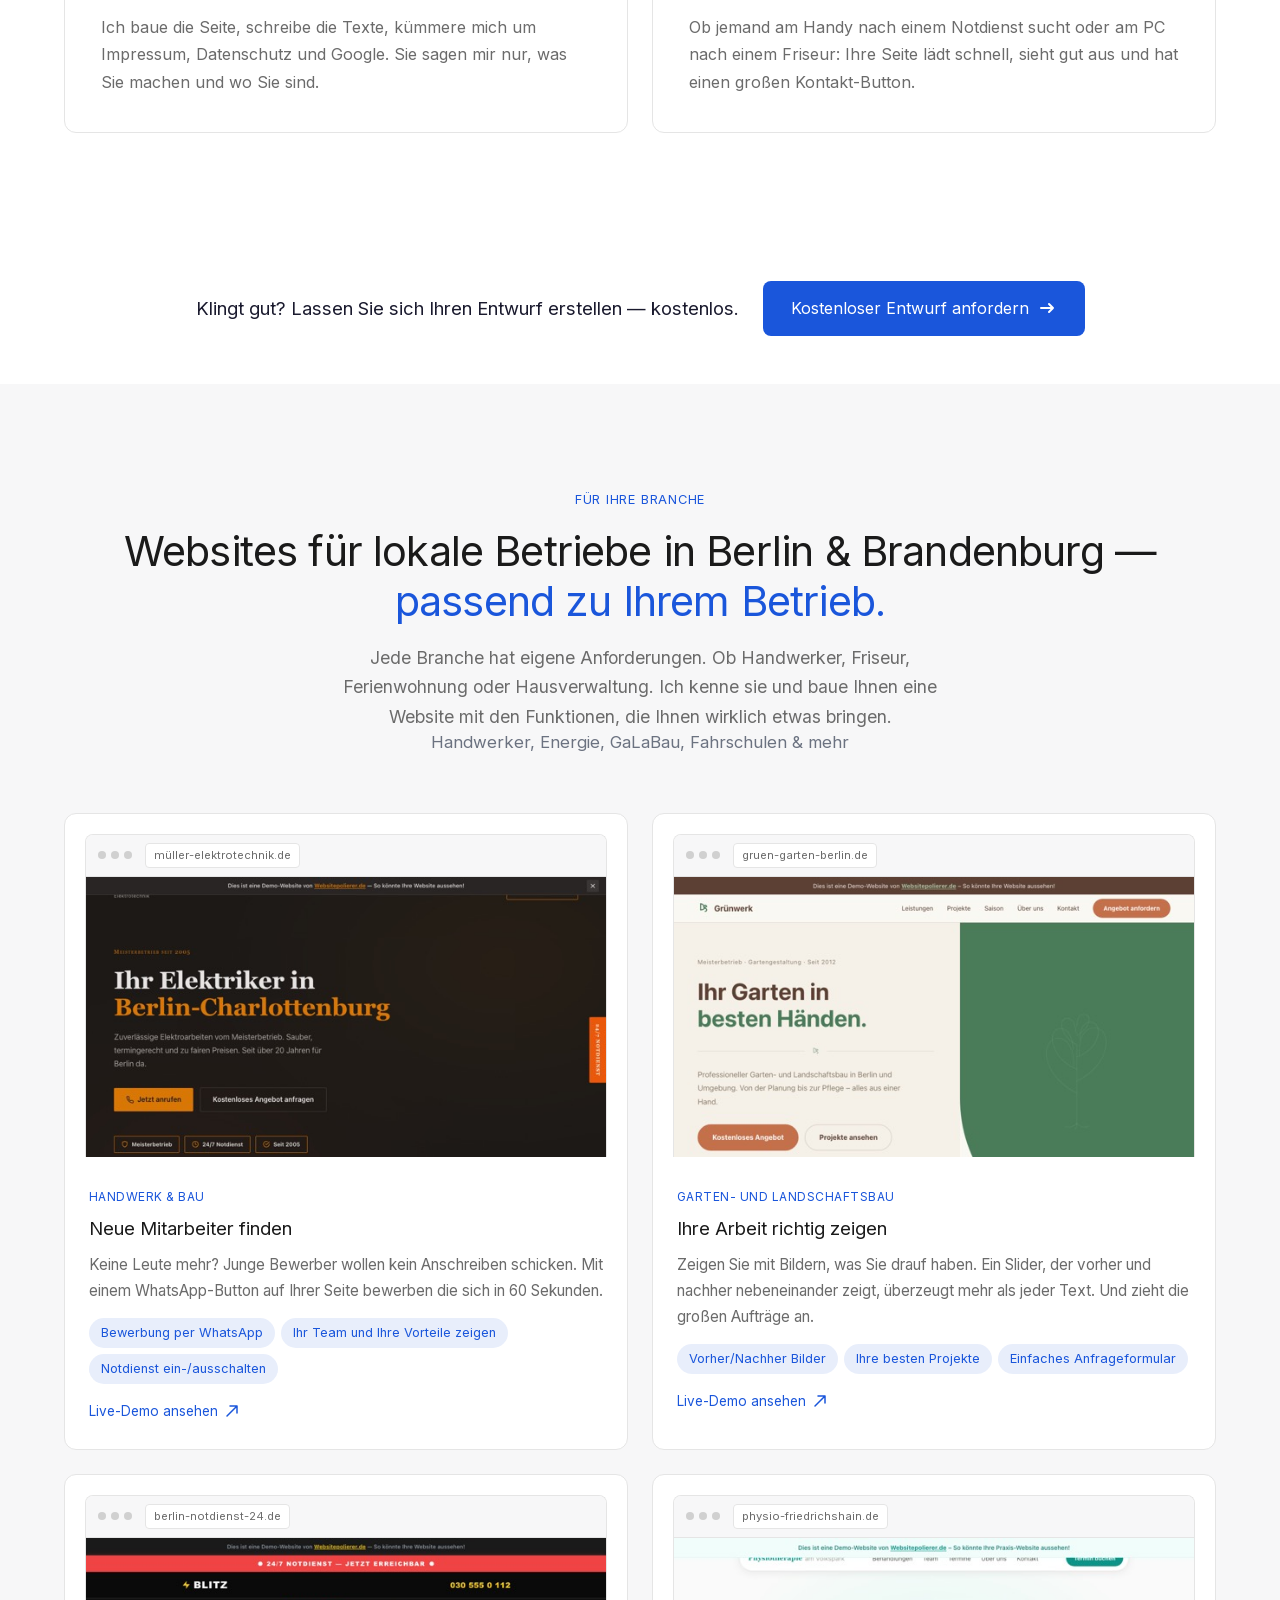
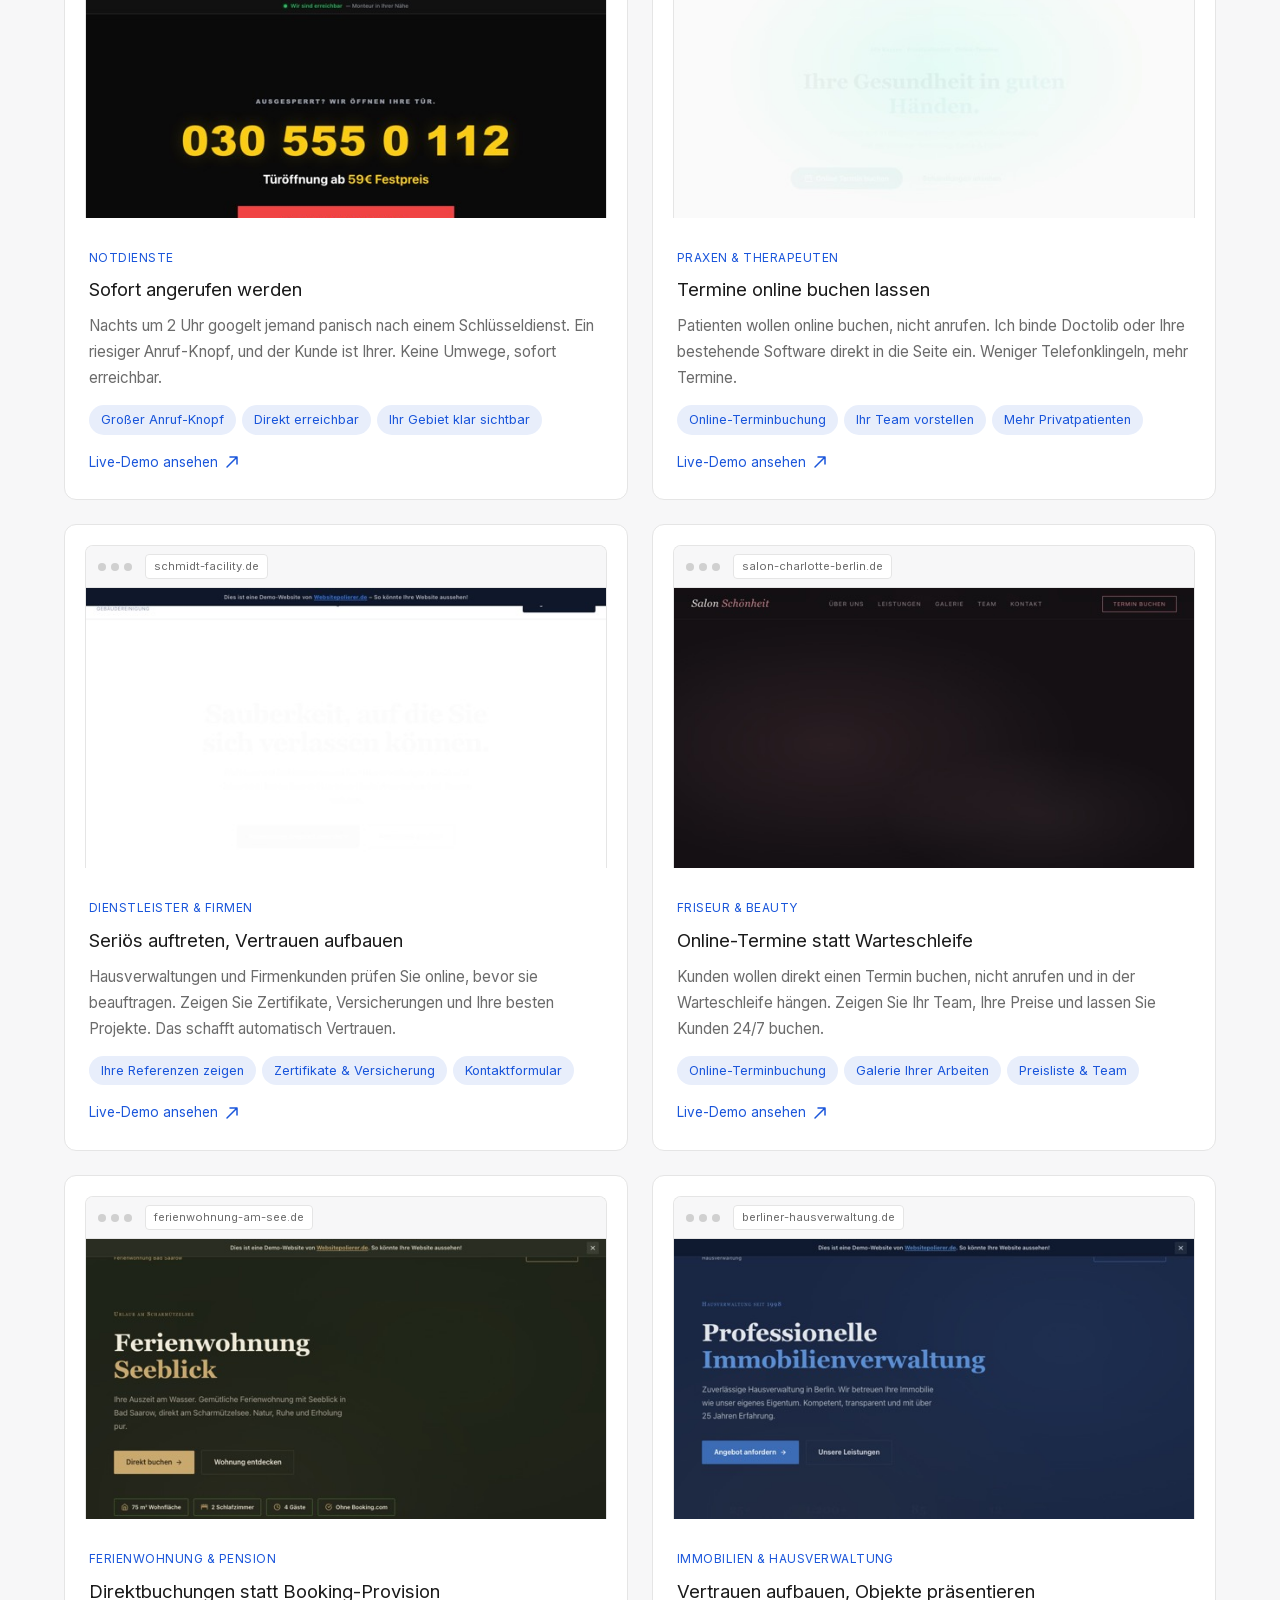
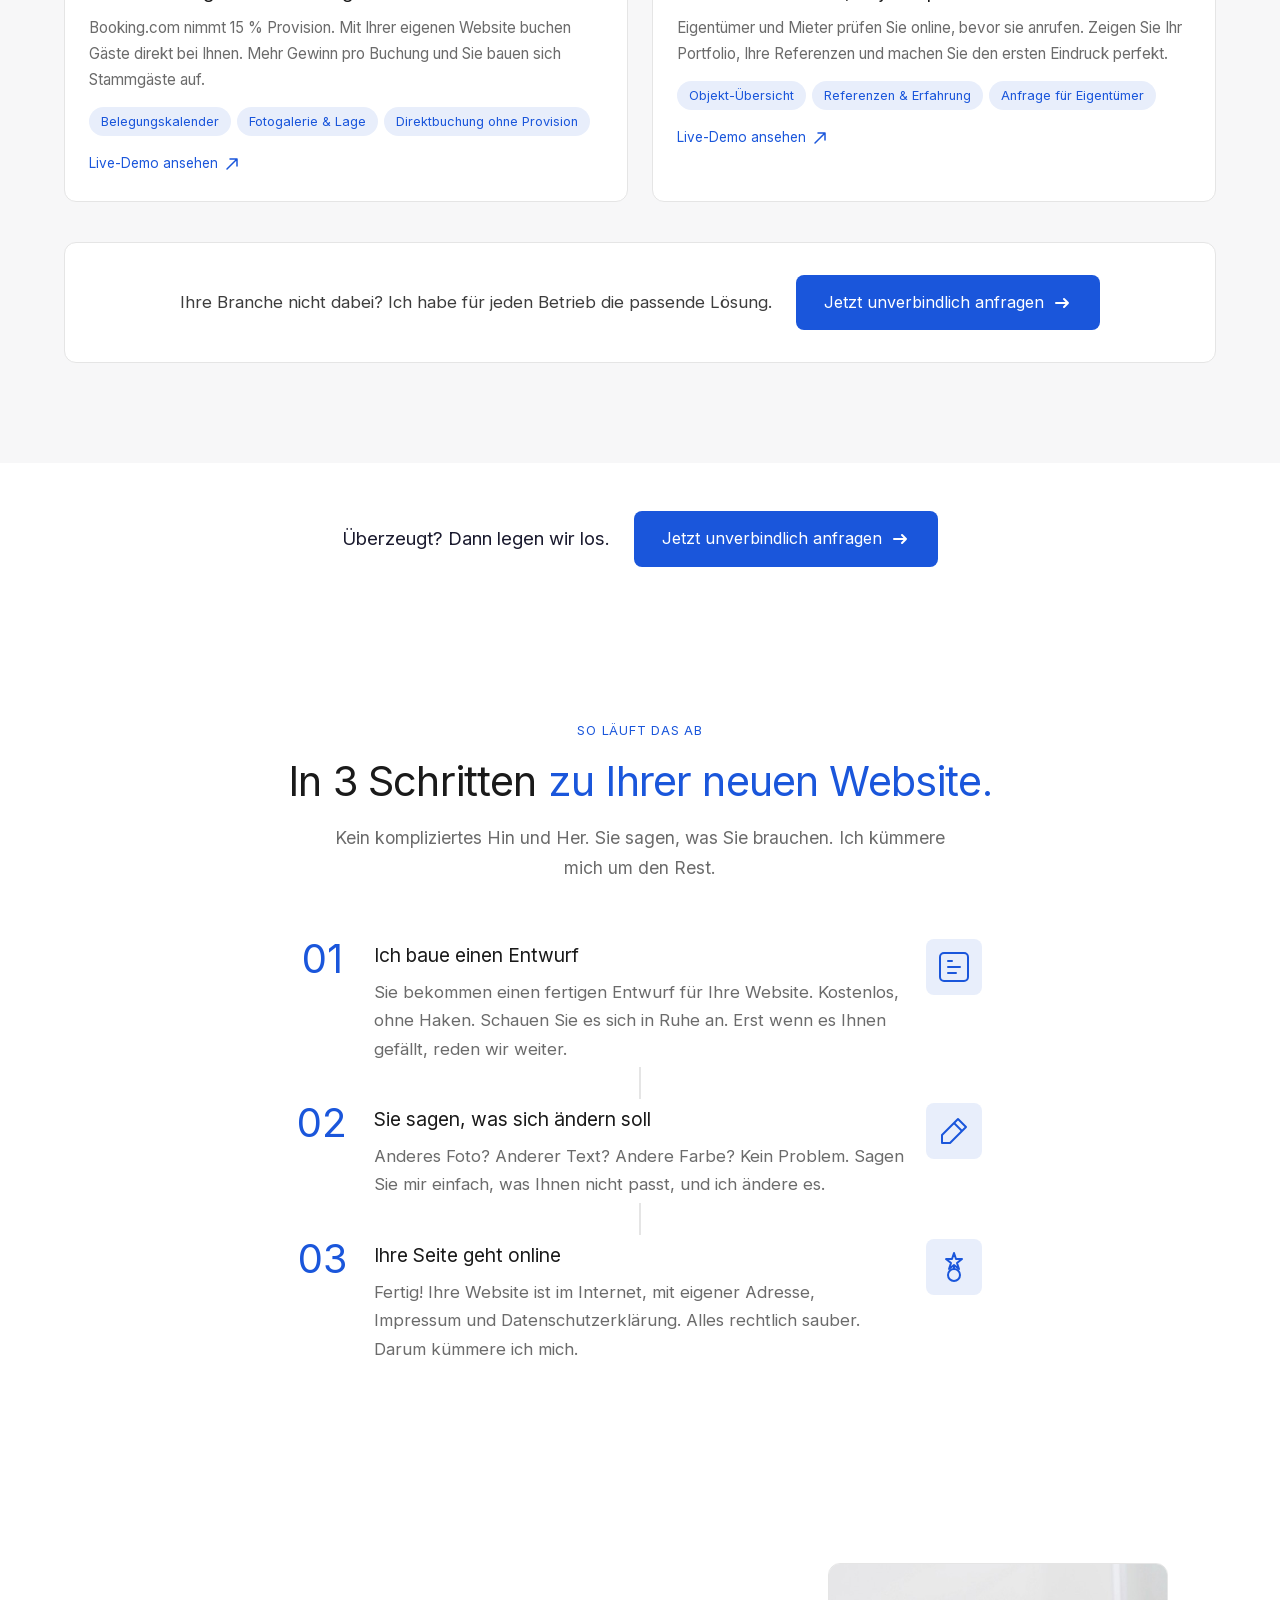
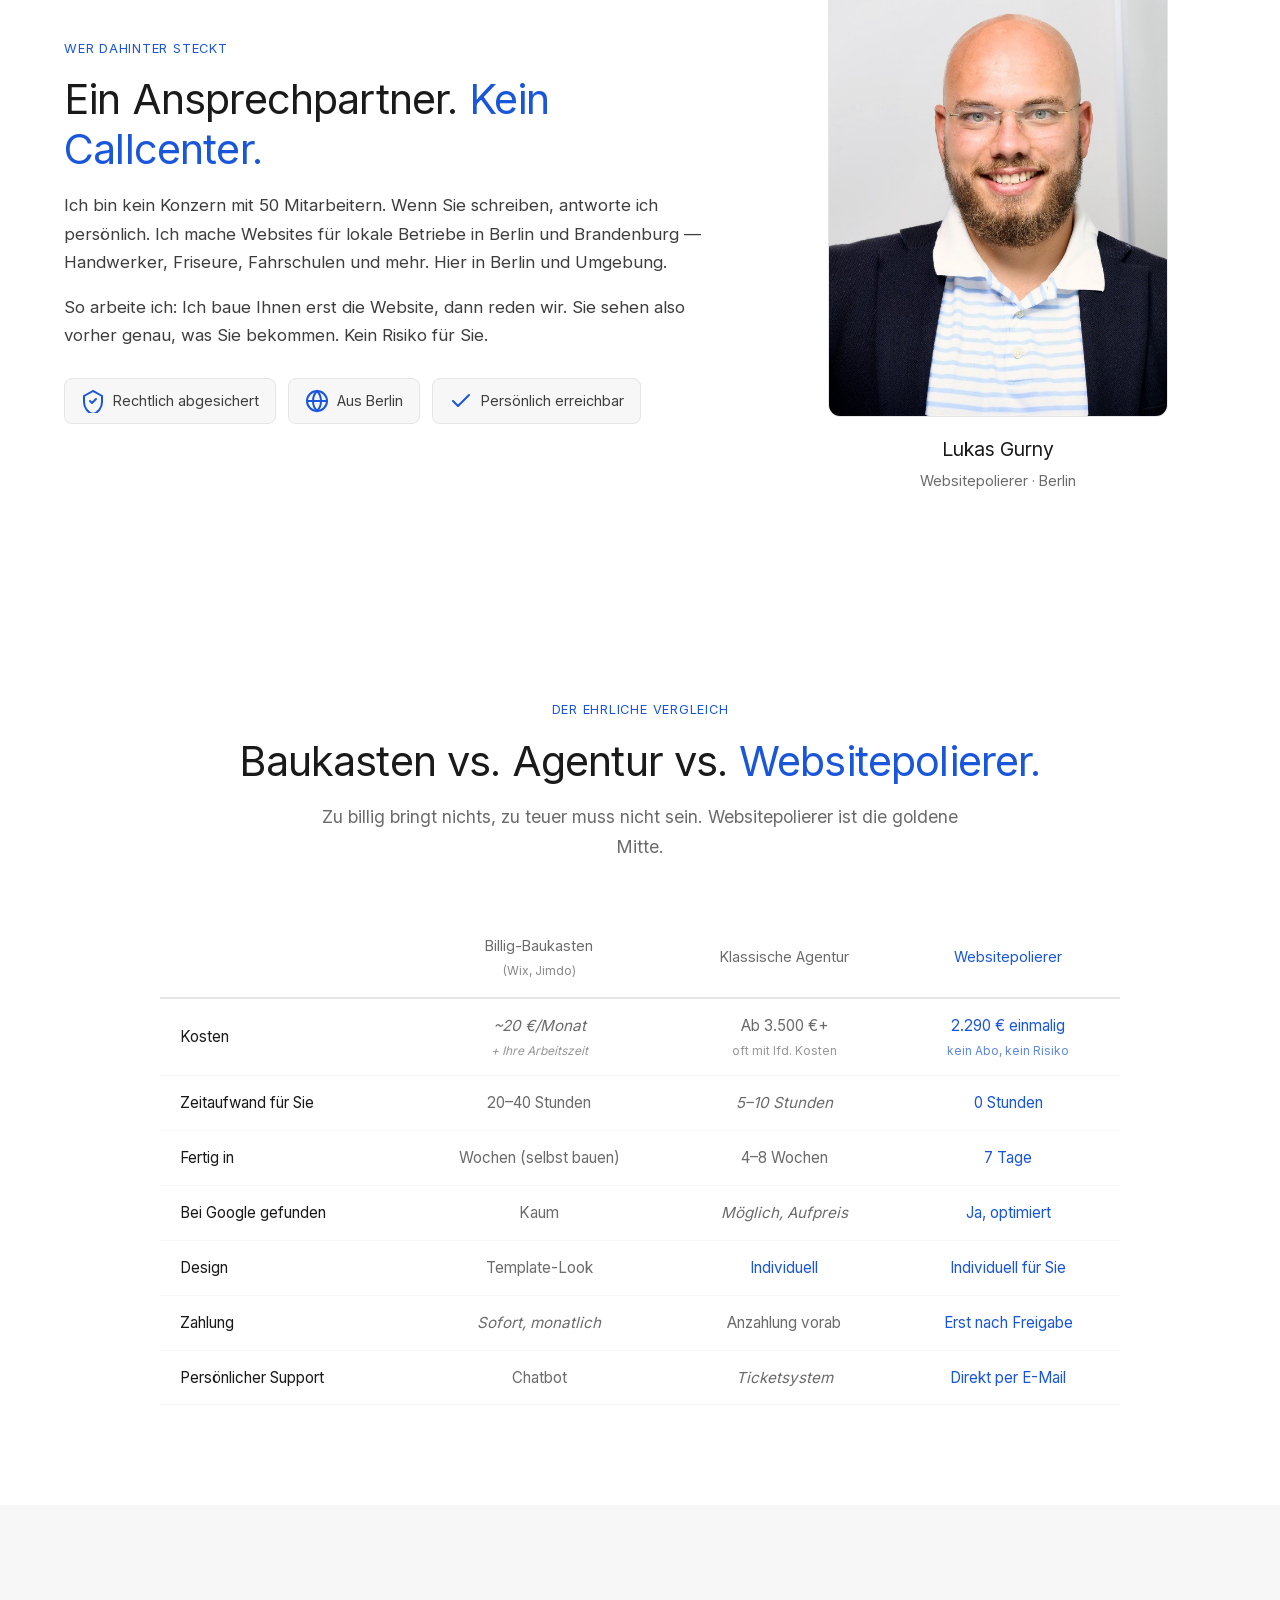
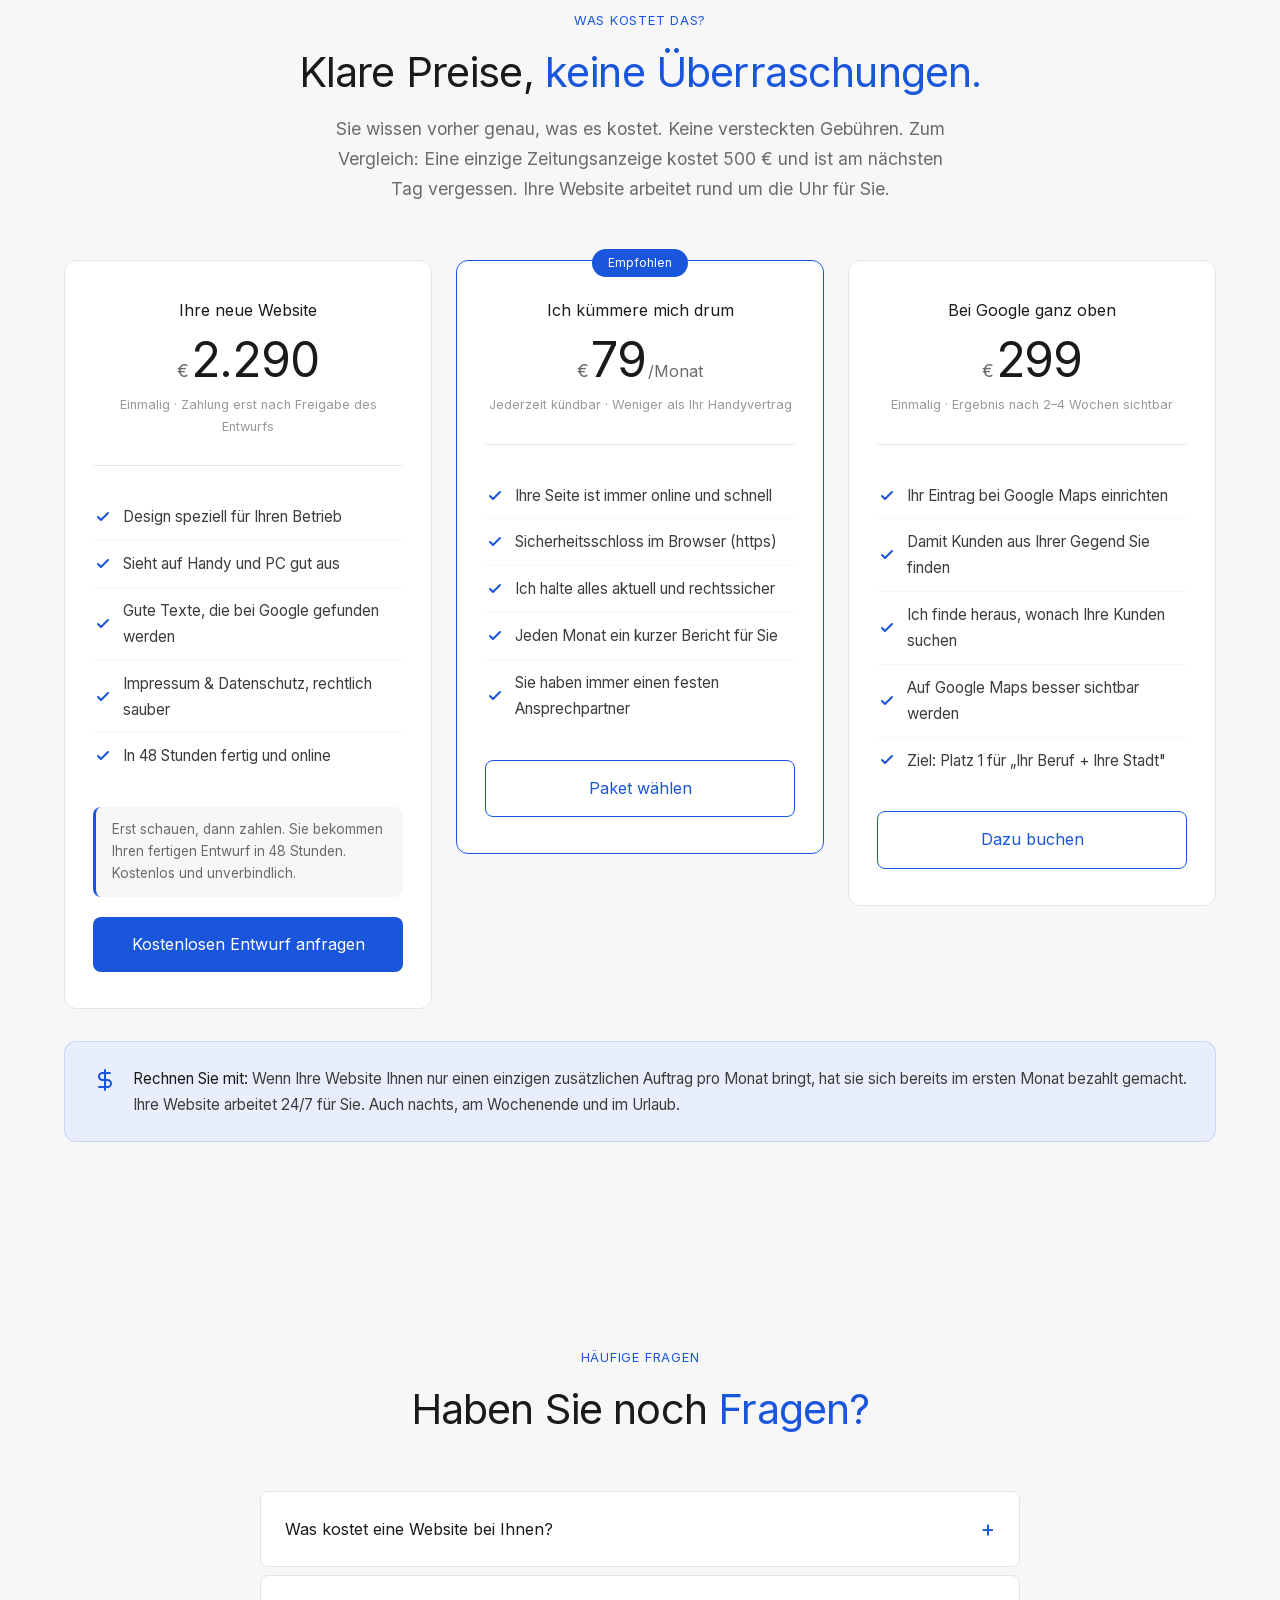
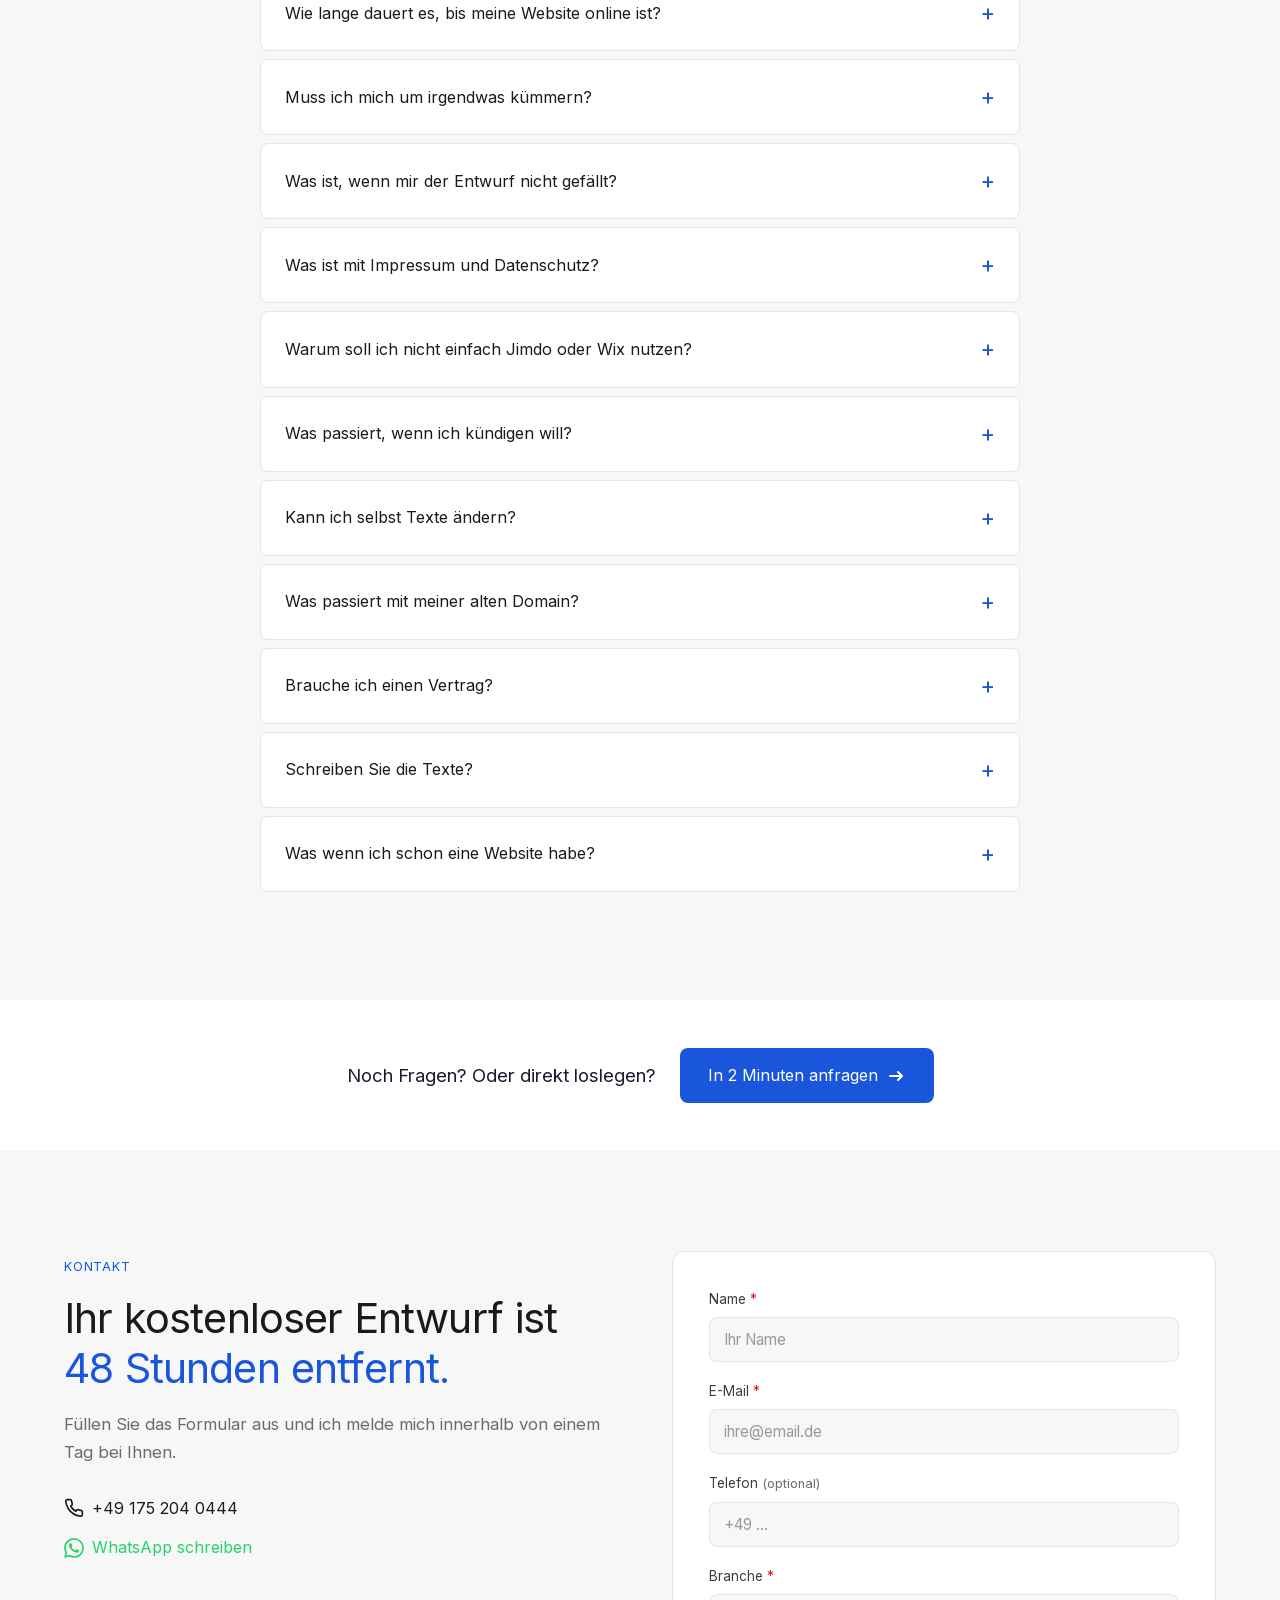
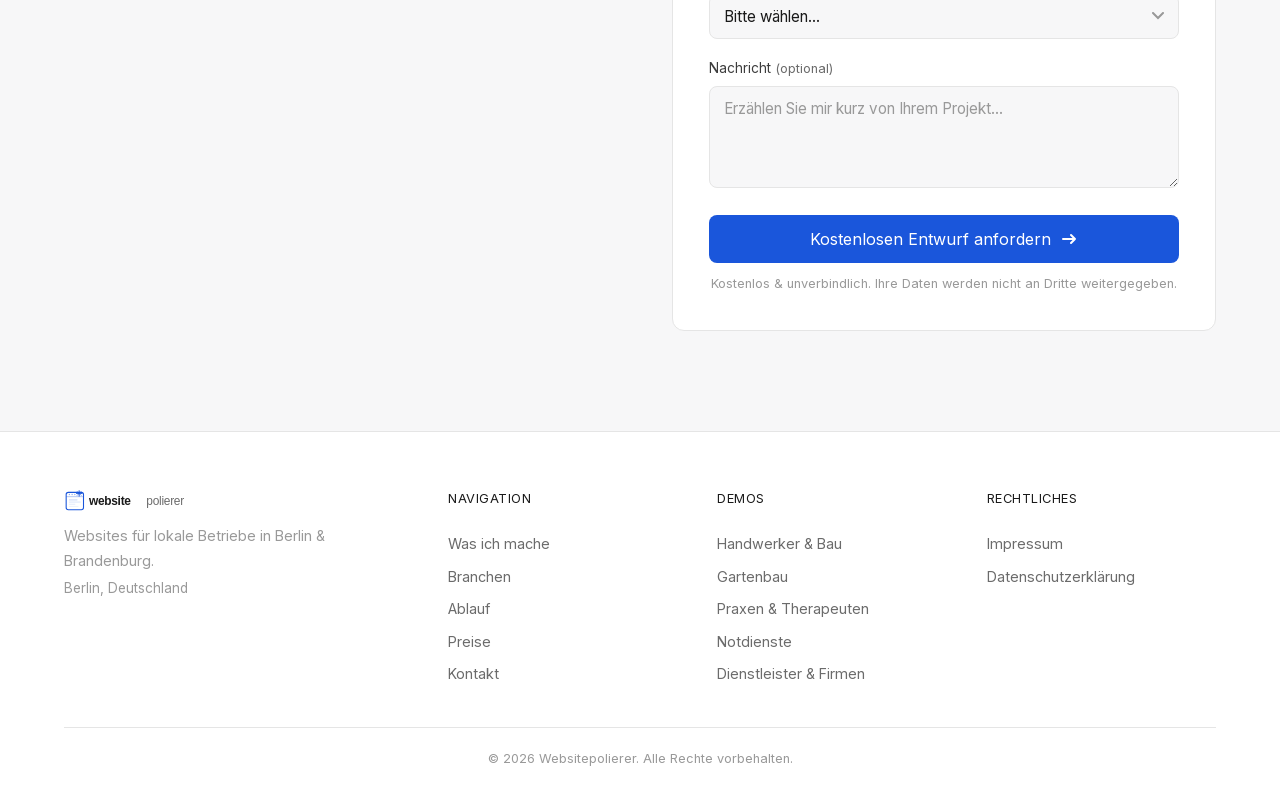
==== commit 471b7f25: "fix: broaden scope to Berlin & Brandenburg + lokale Betriebe (not just Handwerker) - Title, meta des" ====
--- a/website/index.html
+++ b/website/index.html
@@ -3,11 +3,11 @@
 <head>
   <meta charset="UTF-8">
   <meta name="viewport" content="width=device-width, initial-scale=1.0">
-  <title>Websitepolierer – Professionelle Websites für Handwerker & Betriebe in Berlin</title>
-  <meta name="description" content="Website für Handwerker Berlin – Professionelle Websites für Elektriker, Maler, SHK-Betriebe, Friseure & lokale Betriebe. Fertiger Entwurf in 48h, ab 2.290 € Festpreis. Erst schauen, dann zahlen.">
-  <meta name="keywords" content="Website Handwerker, Website erstellen lassen, Webdesign Berlin, Handwerker Website, Physiotherapie Website, Website Gartenbau, Webdesign Handwerker Berlin">
-  <meta property="og:title" content="Websitepolierer – Professionelle Websites für Handwerker & Betriebe in Berlin">
-  <meta property="og:description" content="Website für Handwerker Berlin – Professionelle Websites für Elektriker, Maler, SHK-Betriebe, Friseure & lokale Betriebe. Fertiger Entwurf in 48h, ab 2.290 € Festpreis.">
+  <title>Websitepolierer – Professionelle Websites für lokale Betriebe in Berlin &amp; Brandenburg</title>
+  <meta name="description" content="Professionelle Websites für lokale Betriebe in Berlin & Brandenburg – Handwerker, Elektriker, Maler, SHK, Friseure, GaLaBau & mehr. Fertiger Entwurf in 48h, ab 2.290 € Festpreis. Erst schauen, dann zahlen.">
+  <meta name="keywords" content="Website lokale Betriebe, Website erstellen lassen Berlin, Webdesign Berlin Brandenburg, Handwerker Website, Website Elektriker, Website GaLaBau, Website Fahrschule, Webdesign lokale Unternehmen">
+  <meta property="og:title" content="Websitepolierer – Professionelle Websites für lokale Betriebe in Berlin &amp; Brandenburg">
+  <meta property="og:description" content="Professionelle Websites für lokale Betriebe in Berlin & Brandenburg – Handwerker, Elektriker, Maler, SHK, Friseure, GaLaBau & mehr. Fertiger Entwurf in 48h, ab 2.290 € Festpreis.">
   <meta property="og:type" content="website">
   <meta property="og:url" content="https://websitepolierer.de">
   <link rel="canonical" href="https://websitepolierer.de/">
@@ -19,7 +19,7 @@
     "@context": "https://schema.org",
     "@type": "ProfessionalService",
     "name": "Websitepolierer",
-    "description": "Professionelle Websites für Handwerker, Praxen und lokale Betriebe in Berlin. In 48 Stunden online.",
+    "description": "Professionelle Websites für lokale Betriebe in Berlin und Brandenburg. In 48 Stunden online.",
     "url": "https://websitepolierer.de",
     "email": "lukas@websitepolierer.de",
     "telephone": "+491752040444",
@@ -34,7 +34,7 @@
     },
     "priceRange": "€€",
     "serviceType": ["Webdesign", "Suchmaschinenoptimierung", "Google My Business"],
-    "knowsAbout": ["Handwerker Websites", "Praxis Websites", "Lokale SEO"]
+    "knowsAbout": ["Websites für lokale Betriebe", "Webdesign Berlin Brandenburg", "Lokale SEO"]
   }
   </script>
   <link rel="stylesheet" href="style.css">
@@ -248,12 +248,12 @@
     <div class="container">
       <div class="section-header section-header--center anim-fade-up">
         <span class="section-tag">Für Ihre Branche</span>
-        <h2 class="section-title">Websites für Handwerker in Berlin — <span class="text-accent">passend zu Ihrem Betrieb.</span></h2>
+        <h2 class="section-title">Websites für lokale Betriebe in Berlin & Brandenburg — <span class="text-accent">passend zu Ihrem Betrieb.</span></h2>
         <p class="section-desc">
           Jede Branche hat eigene Anforderungen. Ob Handwerker, Friseur, Ferienwohnung oder Hausverwaltung.
           Ich kenne sie und baue Ihnen eine Website mit den Funktionen, die Ihnen wirklich etwas bringen.
         </p>
-        <h3 class="section-subtitle">Homepage für Elektriker, Maler & SHK-Betriebe</h3>
+        <h3 class="section-subtitle">Handwerker, Energie, GaLaBau, Fahrschulen & mehr</h3>
       </div>
       <div class="branchen__grid">
         <!-- Card 1: Handwerk & Bau -->
@@ -622,7 +622,7 @@
           <h2 class="section-title">Ein Ansprechpartner. <span class="text-accent">Kein Callcenter.</span></h2>
           <p class="about__text">
             Ich bin kein Konzern mit 50 Mitarbeitern. Wenn Sie schreiben, antworte ich persönlich.
-            Ich mache Websites für Handwerker, Friseure, Praxen und lokale Betriebe hier
+            Ich mache Websites für lokale Betriebe in Berlin und Brandenburg — Handwerker, Friseure, Fahrschulen und mehr. Hier
             in Berlin und Umgebung.
           </p>
           <p class="about__text">
@@ -1018,7 +1018,7 @@
       <div class="footer__grid">
         <div class="footer__brand">
           <img src="assets/logo.svg" alt="Websitepolierer" class="footer__logo">
-          <p class="footer__tagline">Websites für Handwerker und lokale Betriebe.</p>
+          <p class="footer__tagline">Websites für lokale Betriebe in Berlin & Brandenburg.</p>
           <p class="footer__address">Berlin, Deutschland</p>
         </div>
         <div class="footer__links">
